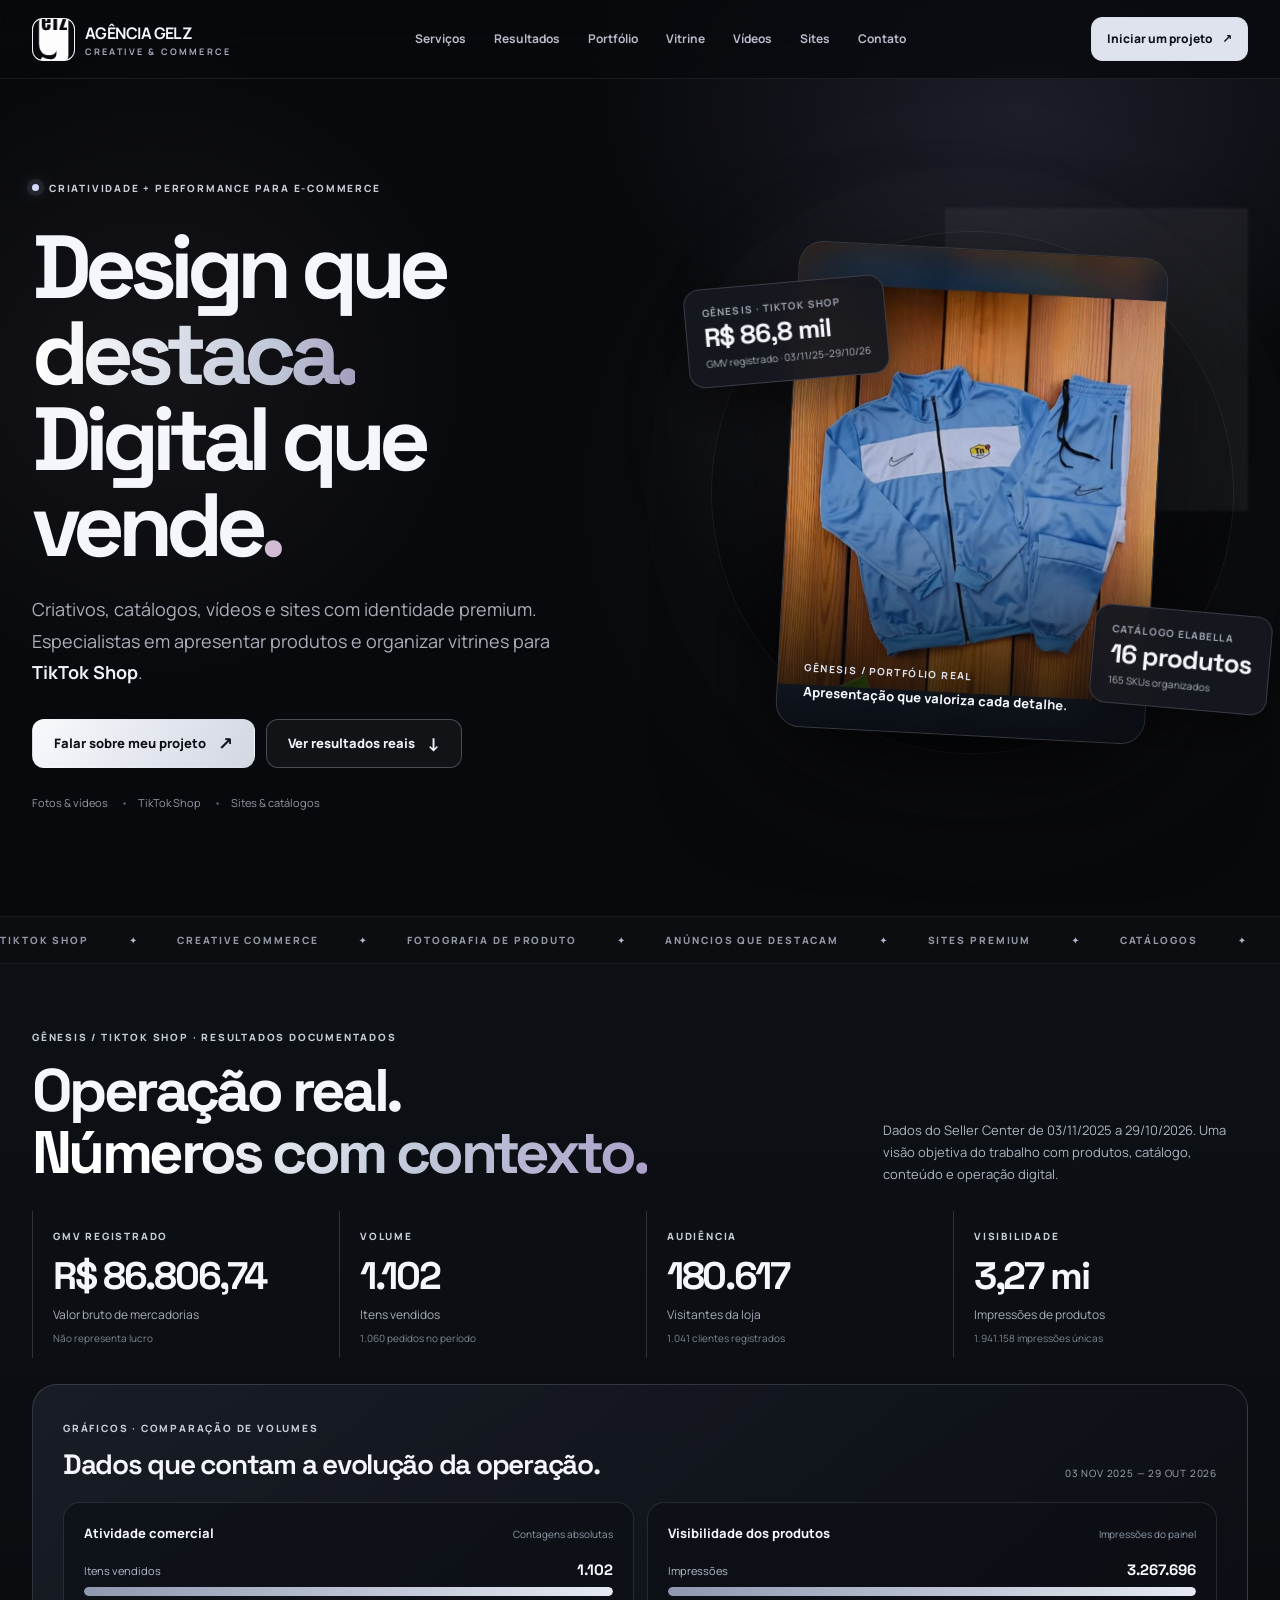
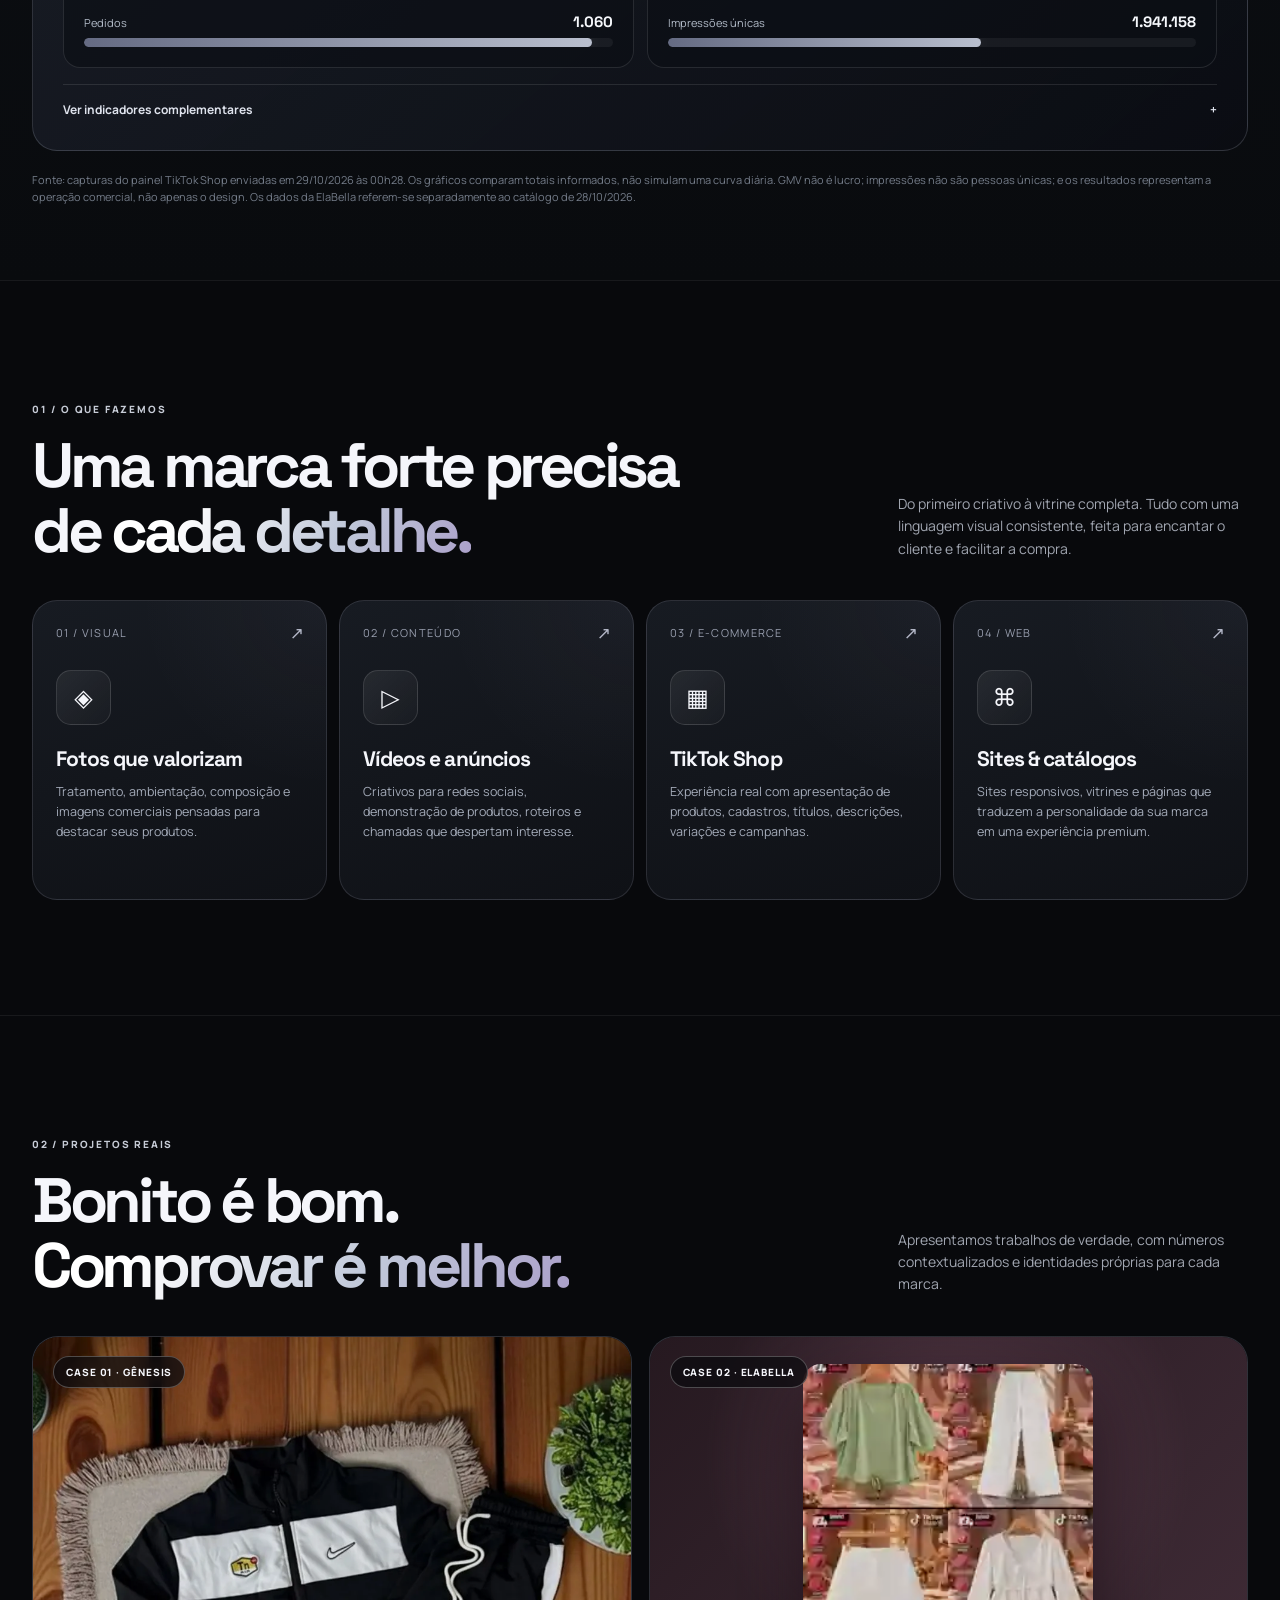
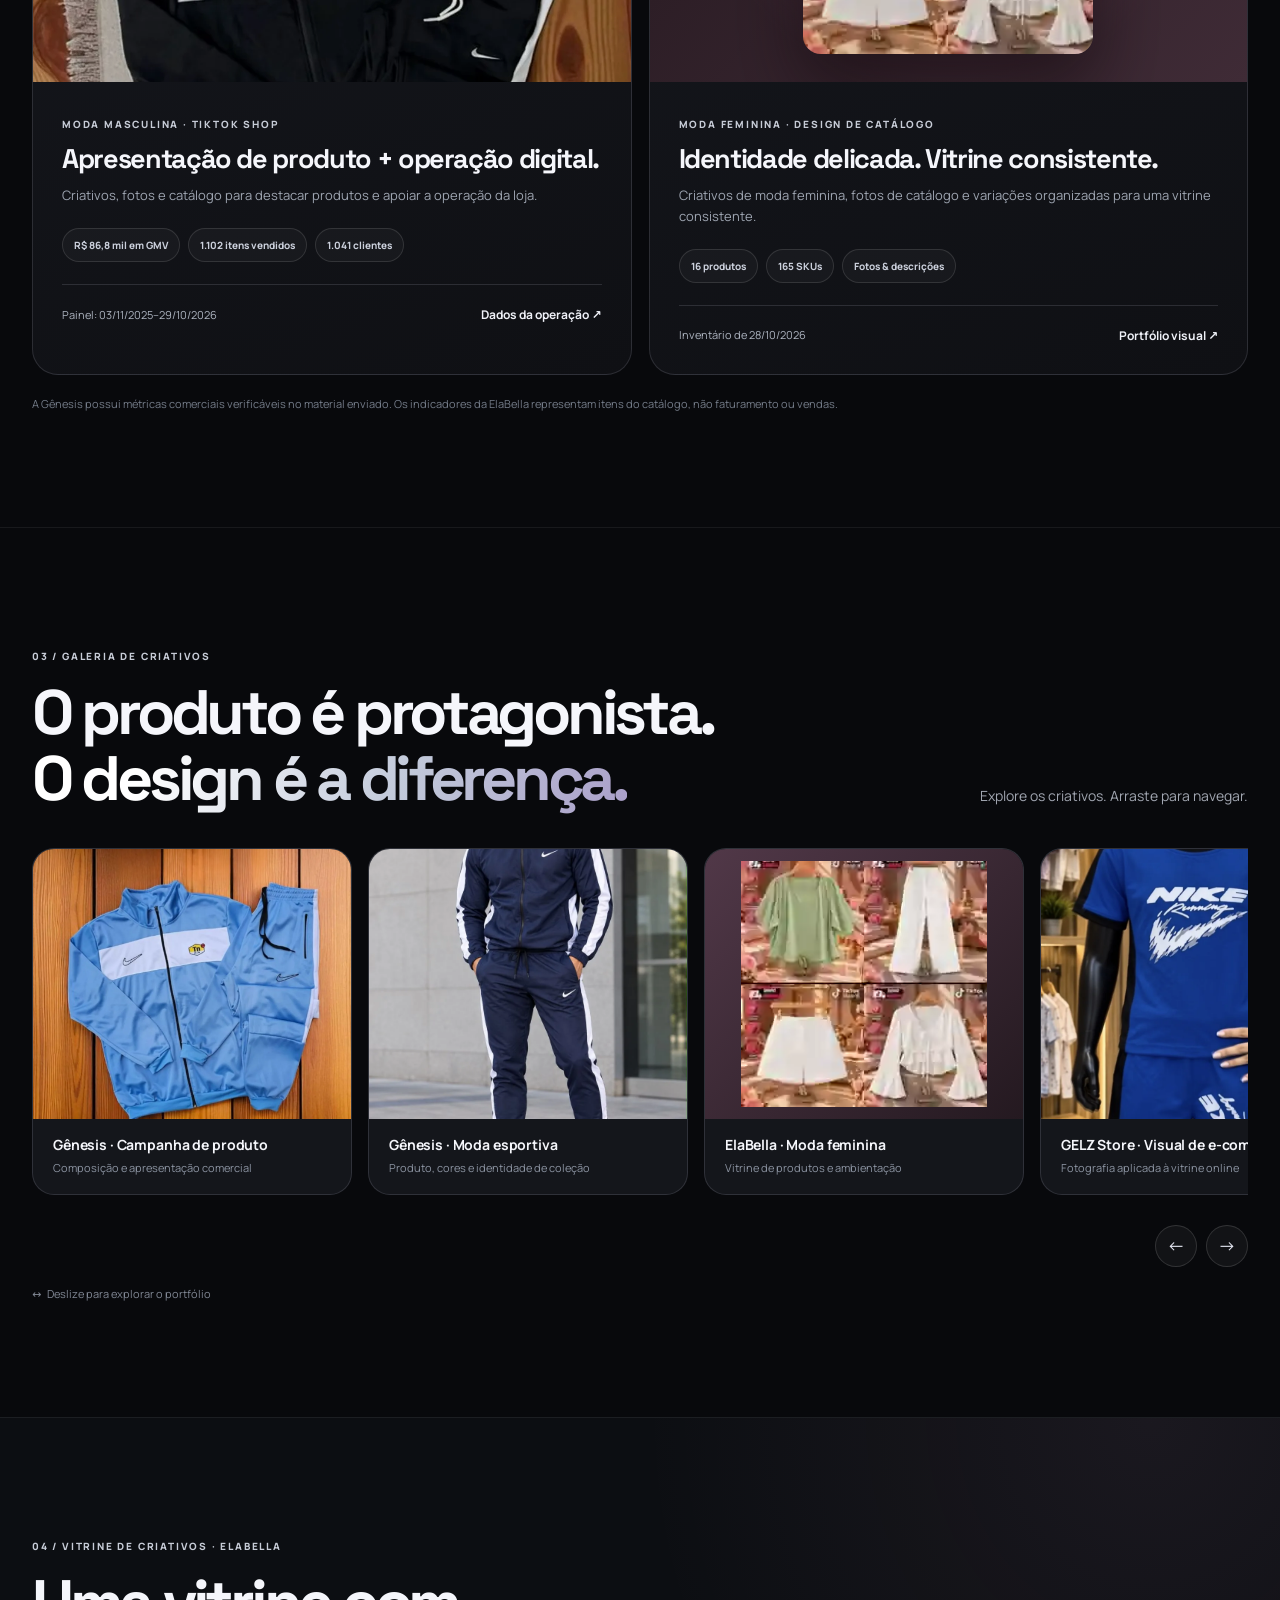
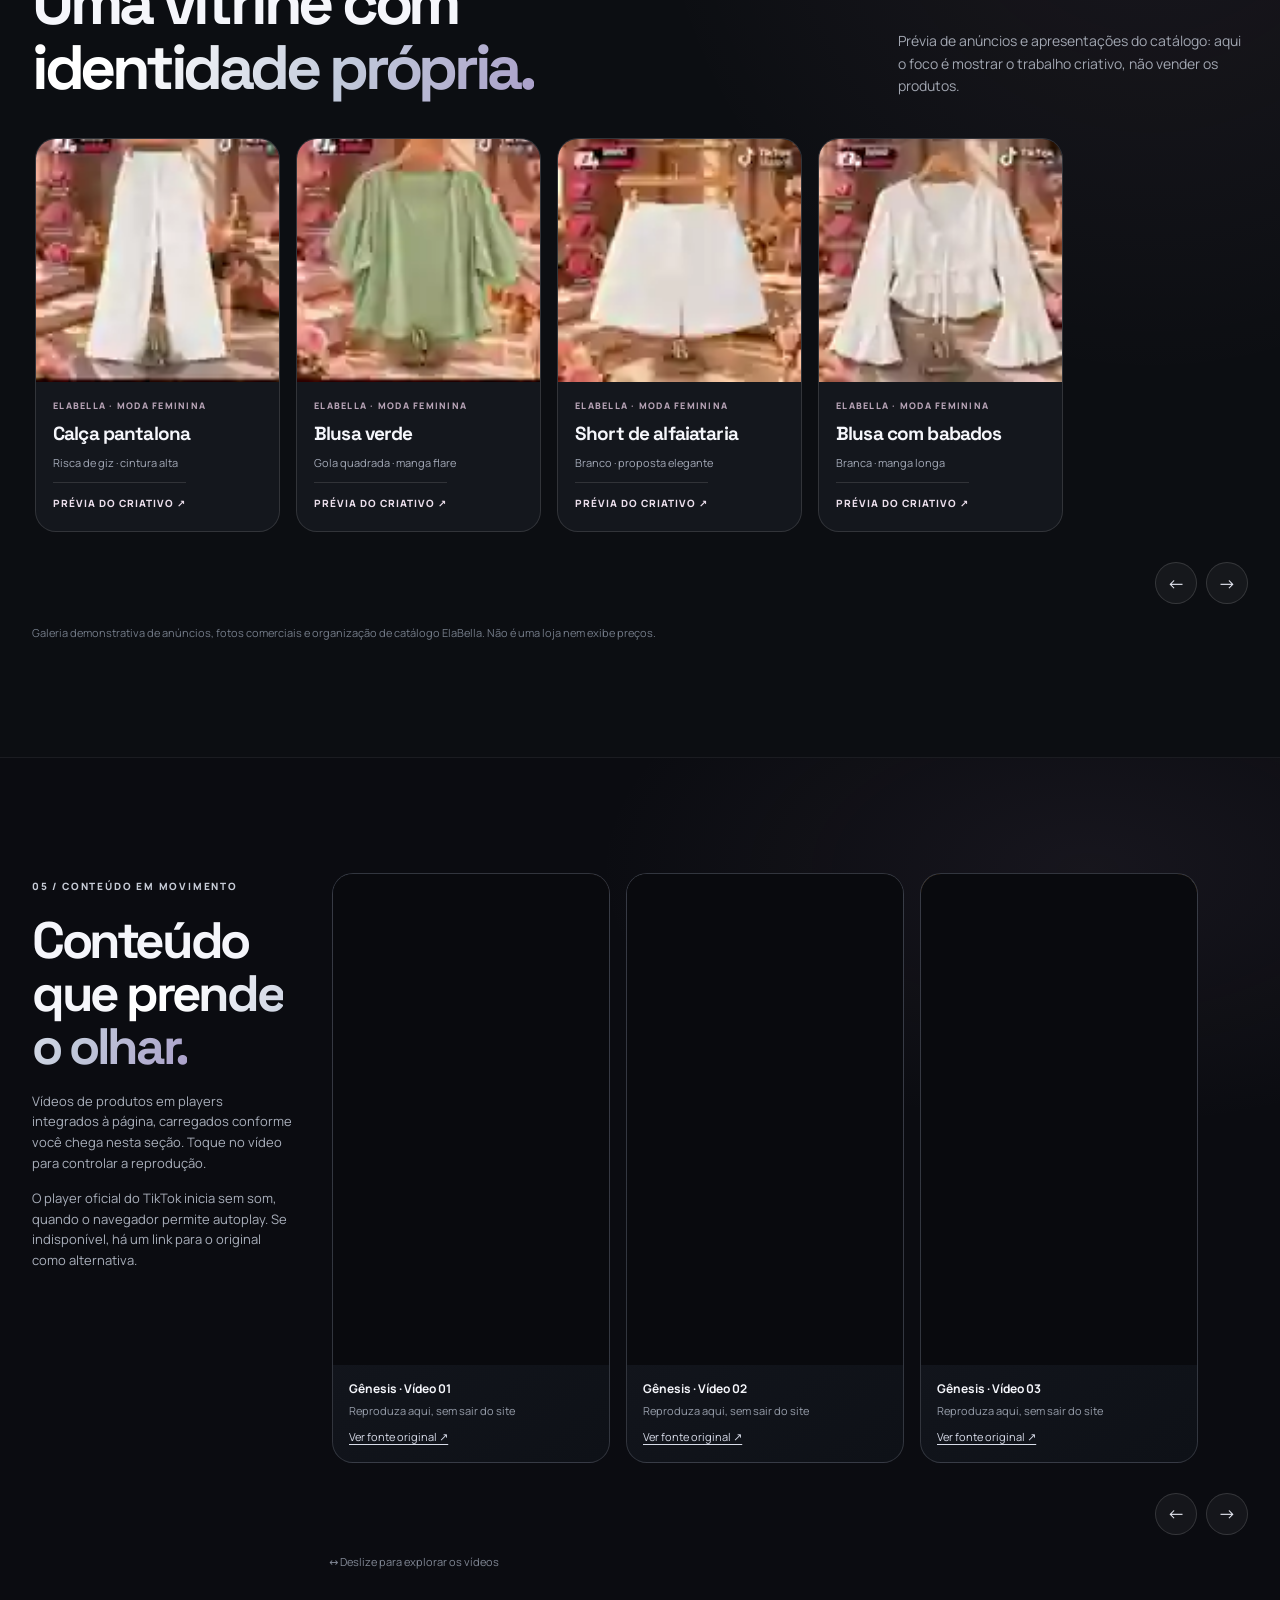
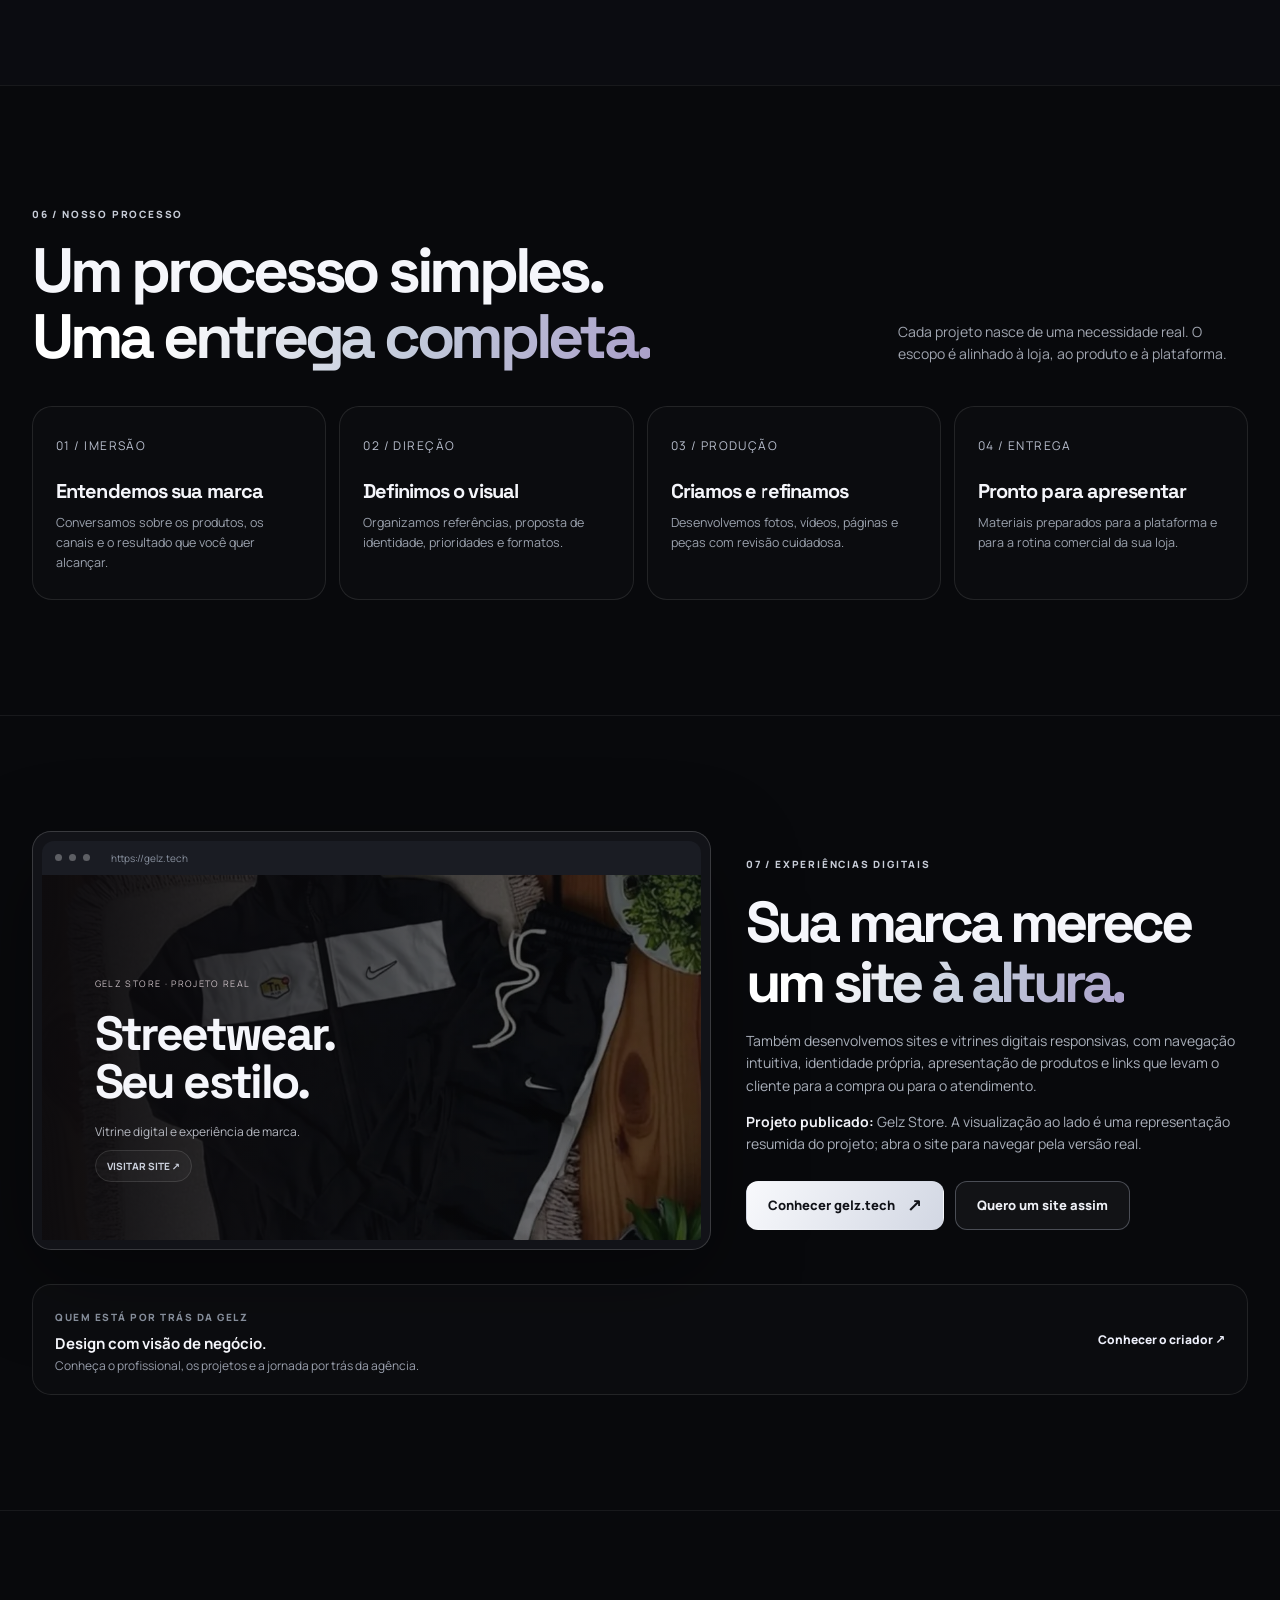
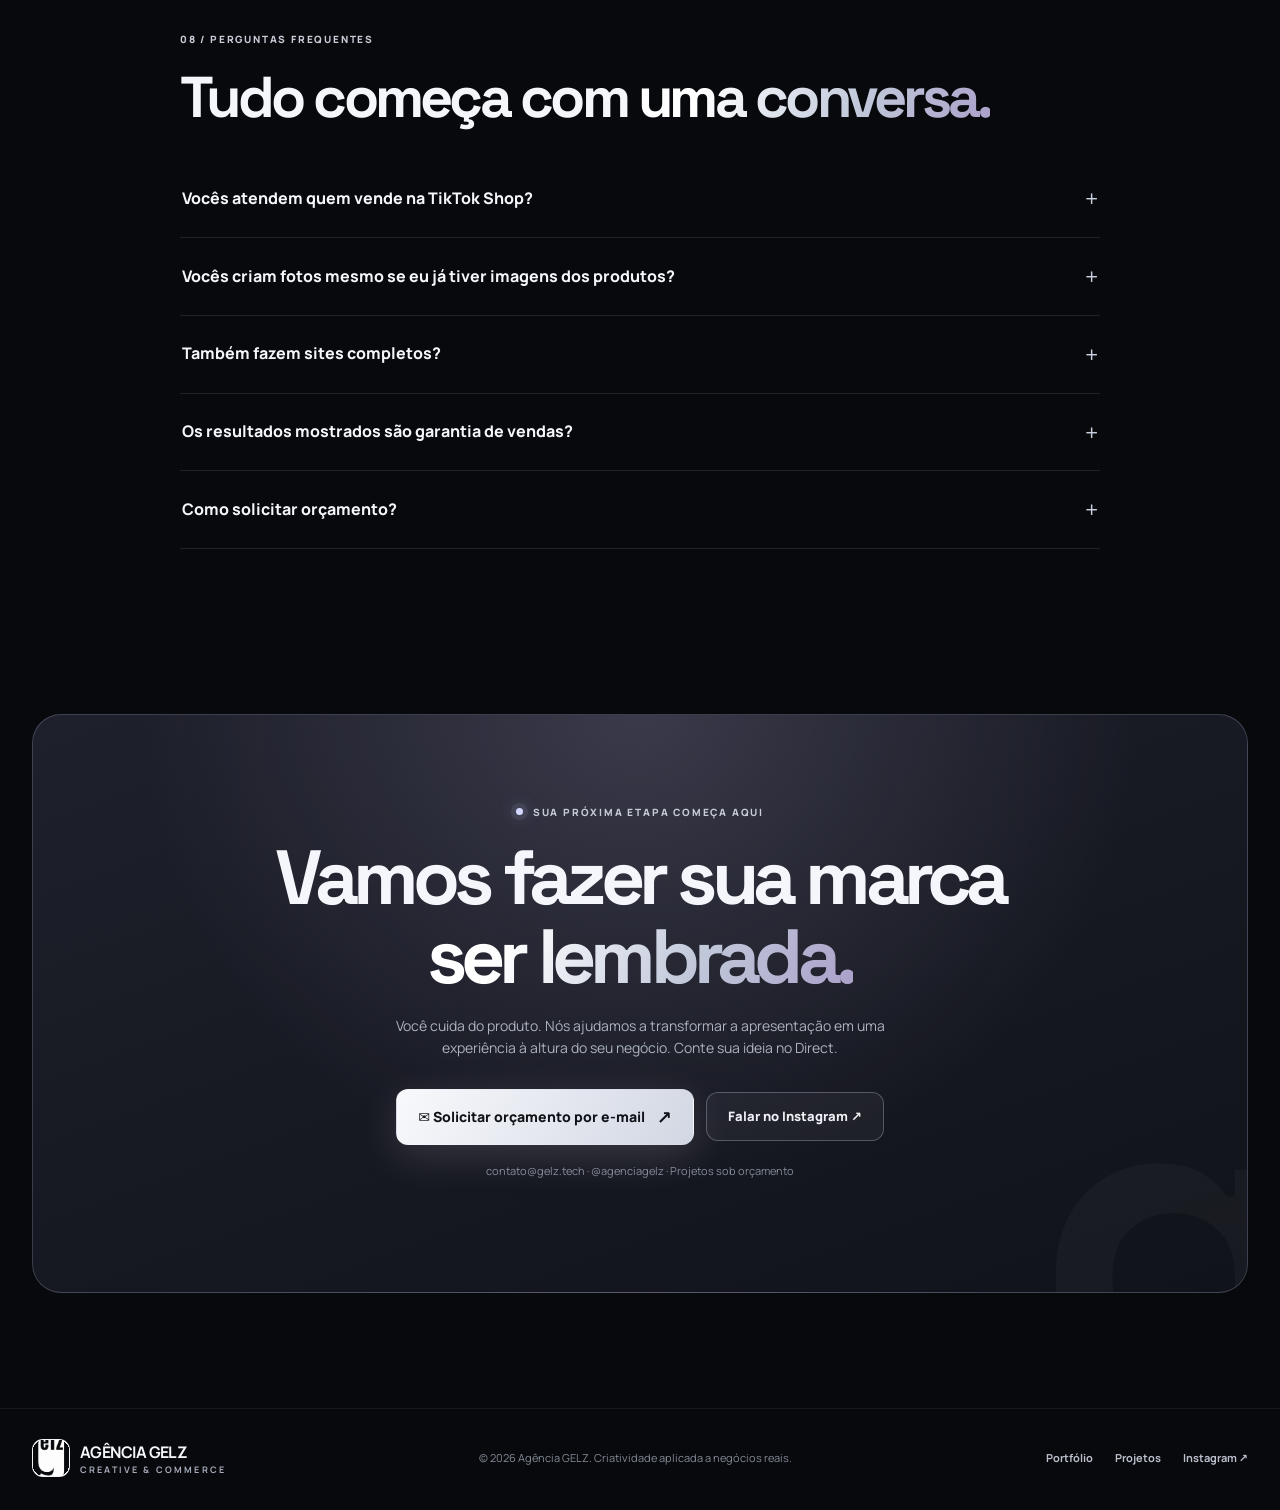
==== index.html @ 963d7af5 "Usa logo PNG branca original no site, favicon e atalhos" ====
<!doctype html>
<html lang="pt-BR">
<head>
  <meta charset="utf-8">
  <meta name="viewport" content="width=device-width,initial-scale=1,viewport-fit=cover">
  <meta name="theme-color" content="#08090c">
  <link rel="icon" href="assets/gelz-icon-white.png" type="image/png" sizes="192x192">
  <link rel="manifest" href="manifest.webmanifest">
  <link rel="apple-touch-icon" href="assets/gelz-icon-white.png">
  <meta name="apple-mobile-web-app-capable" content="yes">
  <meta name="apple-mobile-web-app-title" content="Agência GELZ">
  <meta name="description" content="Agência GELZ: especialistas em conteúdo para TikTok Shop, fotos de produtos, vídeos, anúncios, catálogos e sites para e-commerce. Veja projetos e resultados reais.">
  <meta property="og:type" content="website">
  <meta property="og:locale" content="pt_BR">
  <meta property="og:title" content="Agência GELZ — Design que destaca. Operação que entrega.">
  <meta property="og:description" content="Criativos, TikTok Shop, fotos, vídeos e sites. Conheça os projetos Gênesis e ElaBella e os resultados documentados.">
  <meta property="og:image" content="https://agencia.gelz.tech/assets/bestseller-azul.webp">
  <meta property="og:url" content="https://agencia.gelz.tech/">
  <title>Agência GELZ — Design, TikTok Shop e Sites</title>
  <link rel="canonical" href="https://agencia.gelz.tech/">
  <link rel="preconnect" href="https://fonts.googleapis.com">
  <link rel="preconnect" href="https://fonts.gstatic.com" crossorigin>
  <link href="https://fonts.googleapis.com/css2?family=Manrope:wght@400;500;600;700;800&family=Space+Grotesk:wght@400;500;600;700&display=swap" rel="stylesheet">
  <link rel="stylesheet" href="style.css">
  <script src="script.js" defer></script>
  <script type="application/ld+json">
  {"@context":"https://schema.org","@type":"ProfessionalService","name":"Agência GELZ","url":"https://agencia.gelz.tech/","description":"Criação de fotos e vídeos para e-commerce, anúncios e criativos para TikTok Shop, catálogos e websites.","sameAs":["https://www.instagram.com/agenciagelz/"],"areaServed":"BR"}
  </script>
</head>
<body>
  <a class="skip-link" href="#conteudo">Ir para o conteúdo</a>
  <div class="scroll-progress" aria-hidden="true"></div>
  <header class="nav-wrap">
    <div class="wrap nav-inner">
      <a class="brand" href="#inicio" aria-label="Agência GELZ — início">
        <span class="brand-icon"><img src="assets/gelz-icon-white.png" width="43" height="43" alt="Monograma branco original GELZ"></span>
        <span><strong>AGÊNCIA GELZ</strong><small>CREATIVE & COMMERCE</small></span>
      </a>
      <nav class="nav-links" id="nav-links" aria-label="Navegação principal">
        <a href="#servicos">Serviços</a>
        <a href="#cases">Resultados</a>
        <a href="#portfolio">Portfólio</a><a href="#minishop">Vitrine</a>
        <a href="#videos">Vídeos</a>
        <a href="#sites">Sites</a>
        <a href="#contato">Contato</a>
      </nav>
      <a class="nav-cta" href="https://www.instagram.com/agenciagelz/" target="_blank" rel="noopener noreferrer">Iniciar um projeto <span aria-hidden="true">↗</span></a>
      <button class="menu-toggle" id="menu-toggle" type="button" aria-label="Abrir menu" aria-controls="nav-links" aria-expanded="false">☰</button>
    </div>
  </header>

  <main id="conteudo">
    <section class="hero" id="inicio" aria-labelledby="hero-title">
      <div class="wrap hero-grid">
        <div class="hero-copy reveal">
          <div class="eyebrow"><span class="pulse"></span> Criatividade + performance para e-commerce</div>
          <h1 id="hero-title">Design que<br><em>destaca.</em><br>Digital que<br>vende<span class="period">.</span></h1>
          <p class="lead">Criativos, catálogos, vídeos e sites com identidade premium. Especialistas em apresentar produtos e organizar vitrines para <strong style="color:#f0f2fa">TikTok Shop</strong>.</p>
          <div class="actions">
            <a class="btn btn-primary" href="https://www.instagram.com/agenciagelz/" target="_blank" rel="noopener noreferrer">Falar sobre meu projeto <span class="btn-arrow" aria-hidden="true">↗</span></a>
            <a class="btn btn-ghost" href="#cases">Ver resultados reais <span class="btn-arrow" aria-hidden="true">↓</span></a>
          </div>
          <div class="hero-foot"><span>Fotos & vídeos</span><span>TikTok Shop</span><span>Sites & catálogos</span></div>
        </div>
        <div class="hero-art reveal delay1" aria-label="Exemplo de projeto visual da agência">
          <div class="hero-orb" aria-hidden="true"></div>
          <img class="hero-watermark" src="assets/gelz-logo.webp" alt="" aria-hidden="true">
          <div class="hero-product">
            <img src="assets/bestseller-azul.webp" alt="Produto de moda masculina em ensaio comercial de e-commerce" fetchpriority="high">
            <div class="art-caption"><span>GÊNESIS / PORTFÓLIO REAL</span>Apresentação que valoriza cada detalhe.</div>
          </div>
          <div class="float-card float-one"><small>Gênesis · TikTok Shop</small><strong>R$ 86,8 mil</strong><span>GMV registrado · 03/11/25–29/10/26</span></div>
          <div class="float-card float-two"><small>Catálogo ElaBella</small><strong>16 produtos</strong><span>165 SKUs organizados</span></div>
        </div>
      </div>
    </section>

    <div class="ticker" aria-hidden="true">
      <div class="ticker-track">
        <span>TIKTOK SHOP</span><b>✦</b><span>CREATIVE COMMERCE</span><b>✦</b><span>FOTOGRAFIA DE PRODUTO</span><b>✦</b><span>ANÚNCIOS QUE DESTACAM</span><b>✦</b><span>SITES PREMIUM</span><b>✦</b><span>CATÁLOGOS</span><b>✦</b>
        <span>TIKTOK SHOP</span><b>✦</b><span>CREATIVE COMMERCE</span><b>✦</b><span>FOTOGRAFIA DE PRODUTO</span><b>✦</b><span>ANÚNCIOS QUE DESTACAM</span><b>✦</b><span>SITES PREMIUM</span><b>✦</b><span>CATÁLOGOS</span><b>✦</b>
      </div>
    </div>

    <section class="proof" id="resultados" aria-labelledby="proof-title">
      <div class="wrap">
        <div class="proof-header reveal">
          <div><span class="overline">GÊNESIS / TIKTOK SHOP · RESULTADOS DOCUMENTADOS</span><h2 id="proof-title">Operação real.<br><span class="title-glow">Números com contexto.</span></h2></div>
          <p>Dados do Seller Center de 03/11/2025 a 29/10/2026. Uma visão objetiva do trabalho com produtos, catálogo, conteúdo e operação digital.</p>
        </div>
        <div class="proof-grid">
          <div class="stat reveal"><span class="overline">GMV REGISTRADO</span><strong>R$ 86.806,74</strong><p>Valor bruto de mercadorias</p><small>Não representa lucro</small></div>
          <div class="stat reveal delay1"><span class="overline">VOLUME</span><strong>1.102</strong><p>Itens vendidos</p><small>1.060 pedidos no período</small></div>
          <div class="stat reveal delay2"><span class="overline">AUDIÊNCIA</span><strong>180.617</strong><p>Visitantes da loja</p><small>1.041 clientes registrados</small></div>
          <div class="stat reveal delay3"><span class="overline">VISIBILIDADE</span><strong>3,27 mi</strong><p>Impressões de produtos</p><small>1.941.158 impressões únicas</small></div>
        </div>
        <div class="proof-insights reveal">
          <div class="insight-head"><div><span class="overline">GRÁFICOS · COMPARAÇÃO DE VOLUMES</span><h3>Dados que contam a evolução da operação.</h3></div><span class="insight-period">03 NOV 2025 — 29 OUT 2026</span></div>
          <div class="insight-grid">
            <div class="insight-chart" role="img" aria-label="1.102 itens vendidos e 1.060 pedidos registrados">
              <div class="chart-heading"><strong>Atividade comercial</strong><small>Contagens absolutas</small></div>
              <div class="chart-item"><div class="chart-label"><span>Itens vendidos</span><b>1.102</b></div><div class="chart-track"><span style="width:100%"></span></div></div>
              <div class="chart-item"><div class="chart-label"><span>Pedidos</span><b>1.060</b></div><div class="chart-track"><span style="width:96.19%"></span></div></div>
            </div>
            <div class="insight-chart" role="img" aria-label="3.267.696 impressões de produtos e 1.941.158 impressões únicas">
              <div class="chart-heading"><strong>Visibilidade dos produtos</strong><small>Impressões do painel</small></div>
              <div class="chart-item"><div class="chart-label"><span>Impressões</span><b>3.267.696</b></div><div class="chart-track"><span style="width:100%"></span></div></div>
              <div class="chart-item"><div class="chart-label"><span>Impressões únicas</span><b>1.941.158</b></div><div class="chart-track"><span style="width:59.4%"></span></div></div>
            </div>
          </div>
          <details class="proof-details"><summary>Ver indicadores complementares <span aria-hidden="true">+</span></summary>
            <div class="details-stats"><span><strong>1.097</strong> pedidos de SKU</span><span><strong>1.041</strong> clientes</span><span><strong>180.617</strong> visitantes</span><span><strong>1.941.158</strong> impressões únicas</span></div>
          </details>
        </div>
        <p class="source-note">Fonte: capturas do painel TikTok Shop enviadas em 29/10/2026 às 00h28. Os gráficos comparam totais informados, não simulam uma curva diária. GMV não é lucro; impressões não são pessoas únicas; e os resultados representam a operação comercial, não apenas o design. Os dados da ElaBella referem-se separadamente ao catálogo de 28/10/2026.</p>
      </div>
    </section>

    <section class="section" id="servicos" aria-labelledby="services-title">
      <div class="wrap">
        <div class="section-head reveal">
          <div><span class="overline">01 / O QUE FAZEMOS</span><h2 id="services-title">Uma marca forte precisa de <span class="title-glow">cada detalhe.</span></h2></div>
          <p>Do primeiro criativo à vitrine completa. Tudo com uma linguagem visual consistente, feita para encantar o cliente e facilitar a compra.</p>
        </div>
        <div class="service-grid">
          <a class="service-card reveal" href="#portfolio"><span class="service-index">01 / VISUAL</span><span class="service-icon" aria-hidden="true">◈</span><h3>Fotos que valorizam</h3><p>Tratamento, ambientação, composição e imagens comerciais pensadas para destacar seus produtos.</p></a>
          <a class="service-card reveal delay1" href="#videos"><span class="service-index">02 / CONTEÚDO</span><span class="service-icon" aria-hidden="true">▷</span><h3>Vídeos e anúncios</h3><p>Criativos para redes sociais, demonstração de produtos, roteiros e chamadas que despertam interesse.</p></a>
          <a class="service-card reveal delay2" href="#cases"><span class="service-index">03 / E-COMMERCE</span><span class="service-icon" aria-hidden="true">▦</span><h3>TikTok Shop</h3><p>Experiência real com apresentação de produtos, cadastros, títulos, descrições, variações e campanhas.</p></a>
          <a class="service-card reveal delay3" href="#sites"><span class="service-index">04 / WEB</span><span class="service-icon" aria-hidden="true">⌘</span><h3>Sites & catálogos</h3><p>Sites responsivos, vitrines e páginas que traduzem a personalidade da sua marca em uma experiência premium.</p></a>
        </div>
      </div>
    </section>

    <section class="section" id="cases" aria-labelledby="cases-title">
      <div class="wrap">
        <div class="section-head reveal">
          <div><span class="overline">02 / PROJETOS REAIS</span><h2 id="cases-title">Bonito é bom.<br><span class="title-glow">Comprovar é melhor.</span></h2></div>
          <p>Apresentamos trabalhos de verdade, com números contextualizados e identidades próprias para cada marca.</p>
        </div>
        <div class="case-grid">
          <article class="case-card reveal">
            <div class="case-image genesis"><img src="assets/bestseller-preto.webp" alt="Conjunto masculino preto em material de apresentação visual da Gênesis" loading="lazy"><span class="case-stamp">CASE 01 · GÊNESIS</span></div>
            <div class="case-body">
              <div class="overline">MODA MASCULINA · TIKTOK SHOP</div>
              <h3>Apresentação de produto + operação digital.</h3>
              <p>Criativos, fotos e catálogo para destacar produtos e apoiar a operação da loja.</p>
              <div class="chiprow"><span class="chip">R$ 86,8 mil em GMV</span><span class="chip">1.102 itens vendidos</span><span class="chip">1.041 clientes</span></div>
              <div class="case-detail"><span>Painel: 03/11/2025–29/10/2026</span><b>Dados da operação ↗</b></div>
            </div>
          </article>
          <article class="case-card reveal delay1">
            <div class="case-image elabella"><img src="assets/elabella-vitrine.webp" alt="Quatro produtos da vitrine ElaBella: blusa verde, pantalona branca, shorts branco e blusa branca de babados" loading="lazy"><span class="case-stamp">CASE 02 · ELABELLA</span></div>
            <div class="case-body">
              <div class="overline">MODA FEMININA · DESIGN DE CATÁLOGO</div>
              <h3>Identidade delicada. Vitrine consistente.</h3>
              <p>Criativos de moda feminina, fotos de catálogo e variações organizadas para uma vitrine consistente.</p>
              <div class="chiprow"><span class="chip">16 produtos</span><span class="chip">165 SKUs</span><span class="chip">Fotos & descrições</span></div>
              <div class="case-detail"><span>Inventário de 28/10/2026</span><b>Portfólio visual ↗</b></div>
            </div>
          </article>
        </div>
        <p class="source-note">A Gênesis possui métricas comerciais verificáveis no material enviado. Os indicadores da ElaBella representam itens do catálogo, não faturamento ou vendas.</p>
      </div>
    </section>

    <section class="section" id="portfolio" aria-labelledby="portfolio-title">
      <div class="wrap">
        <div class="section-head reveal">
          <div><span class="overline">03 / GALERIA DE CRIATIVOS</span><h2 id="portfolio-title">O produto é protagonista.<br><span class="title-glow">O design é a diferença.</span></h2></div>
          <p>Explore os criativos. Arraste para navegar.</p>
        </div>
        <div class="rail-wrap reveal">
          <div class="rail" id="portfolio-rail" tabindex="0" aria-label="Carrossel de trabalhos da agência">
            <article class="project-item"><div class="project-photo"><img src="assets/bestseller-azul.webp" alt="Conjunto masculino azul em criativo para catálogo" loading="lazy"></div><div class="project-meta"><strong>Gênesis · Campanha de produto</strong><span>Composição e apresentação comercial</span></div></article>
            <article class="project-item"><div class="project-photo"><img src="assets/capuz-marinho.webp" alt="Peça de moda masculina na cor marinho em vitrine digital" loading="lazy"></div><div class="project-meta"><strong>Gênesis · Moda esportiva</strong><span>Produto, cores e identidade de coleção</span></div></article>
            <article class="project-item"><div class="project-photo female"><img src="assets/elabella-vitrine.webp" alt="Mosaico com quatro produtos ElaBella cadastrados na TikTok Shop" loading="lazy"></div><div class="project-meta"><strong>ElaBella · Moda feminina</strong><span>Vitrine de produtos e ambientação</span></div></article>
            <article class="project-item"><div class="project-photo"><img src="assets/running-modelo.webp" alt="Fotografia de moda masculina utilizada em vitrine de e-commerce" loading="lazy"></div><div class="project-meta"><strong>GELZ Store · Visual de e-commerce</strong><span>Fotografia aplicada à vitrine online</span></div></article>
            <article class="project-item"><div class="project-photo female"><img src="assets/elabella-vitrine.webp" alt="Exemplos de blusas, pantalona e shorts na vitrine ElaBella" loading="lazy"></div><div class="project-meta"><strong>ElaBella · Organização do catálogo</strong><span>Variações, títulos, descrições e fotos</span></div></article>
          </div>
          <div class="rail-actions"><button class="round-btn" type="button" data-target="portfolio-rail" data-direction="-1" aria-label="Ver trabalhos anteriores">←</button><button class="round-btn" type="button" data-target="portfolio-rail" data-direction="1" aria-label="Ver próximos trabalhos">→</button></div>
          <div class="rail-hint"><span aria-hidden="true">↔</span> Deslize para explorar o portfólio</div>
        </div>
      </div>
    </section>

<section class="section minishop-section" id="minishop" aria-labelledby="minishop-title">
  <div class="wrap">
    <div class="section-head reveal">
      <div><span class="overline">04 / VITRINE DE CRIATIVOS · ELABELLA</span><h2 id="minishop-title">Uma vitrine com <span class="title-glow">identidade própria.</span></h2></div>
      <p>Prévia de anúncios e apresentações do catálogo: aqui o foco é mostrar o trabalho criativo, não vender os produtos.</p>
    </div>
    <div class="shop-rail rail reveal" id="shop-rail" tabindex="0" aria-label="Produtos do catálogo ElaBella">
      <article class="shop-card"><div class="shop-photo shop-photo-2" role="img" aria-label="Calça pantalona branca listrada"></div><div class="shop-info"><span class="shop-kicker">ELABELLA · MODA FEMININA</span><h3>Calça pantalona</h3><p>Risca de giz · cintura alta</p><span class="shop-showcase-tag">PRÉVIA DO CRIATIVO ↗</span></div></article>
      <article class="shop-card"><div class="shop-photo shop-photo-1" role="img" aria-label="Blusa verde clara com manga curta"></div><div class="shop-info"><span class="shop-kicker">ELABELLA · MODA FEMININA</span><h3>Blusa verde</h3><p>Gola quadrada · manga flare</p><span class="shop-showcase-tag">PRÉVIA DO CRIATIVO ↗</span></div></article>
      <article class="shop-card"><div class="shop-photo shop-photo-3" role="img" aria-label="Short feminino branco de alfaiataria"></div><div class="shop-info"><span class="shop-kicker">ELABELLA · MODA FEMININA</span><h3>Short de alfaiataria</h3><p>Branco · proposta elegante</p><span class="shop-showcase-tag">PRÉVIA DO CRIATIVO ↗</span></div></article>
      <article class="shop-card"><div class="shop-photo shop-photo-4" role="img" aria-label="Blusa feminina branca com babados"></div><div class="shop-info"><span class="shop-kicker">ELABELLA · MODA FEMININA</span><h3>Blusa com babados</h3><p>Branca · manga longa</p><span class="shop-showcase-tag">PRÉVIA DO CRIATIVO ↗</span></div></article>
    </div>
    <div class="rail-actions"><button class="round-btn" type="button" data-target="shop-rail" data-direction="-1" aria-label="Produto anterior">←</button><button class="round-btn" type="button" data-target="shop-rail" data-direction="1" aria-label="Próximo produto">→</button></div>
    <p class="source-note">Galeria demonstrativa de anúncios, fotos comerciais e organização de catálogo ElaBella. Não é uma loja nem exibe preços.</p>
  </div>
</section>
    <section class="section videos-section" id="videos" aria-labelledby="videos-title">
      <div class="wrap">
        <div class="videos-layout">
          <div class="videos-intro reveal"><span class="overline">05 / CONTEÚDO EM MOVIMENTO</span><h2 id="videos-title">Conteúdo que <span class="title-glow">prende o olhar.</span></h2><p>Vídeos de produtos em players integrados à página, carregados conforme você chega nesta seção. Toque no vídeo para controlar a reprodução.</p><p class="video-note">O player oficial do TikTok inicia sem som, quando o navegador permite autoplay. Se indisponível, há um link para o original como alternativa.</p></div>
          <div class="rail-wrap reveal delay1"><div class="rail" id="videos-rail" tabindex="0" aria-label="Vídeos TikTok reproduzidos no próprio site">
              <article class="video-card"><div class="video-frame"><div class="video-placeholder"><img src="assets/bestseller-azul.webp" loading="lazy" alt="Prévia do vídeo 1 Gênesis"><span class="video-play" aria-hidden="true">▶</span></div><iframe class="tiktok-player" data-video-id="7684997596066106631" title="Vídeo 1 Gênesis — TikTok Shop" loading="lazy" allow="autoplay; encrypted-media; fullscreen; picture-in-picture" referrerpolicy="strict-origin-when-cross-origin" allowfullscreen></iframe></div><div class="video-caption"><b>Gênesis · Vídeo 01</b><span>Reproduza aqui, sem sair do site</span><a href="https://www.tiktok.com/@genesiselegancia/video/7684997596066106631" target="_blank" rel="noopener noreferrer">Ver fonte original ↗</a></div></article>
              <article class="video-card"><div class="video-frame"><div class="video-placeholder"><img src="assets/bestseller-preto.webp" loading="lazy" alt="Prévia do vídeo 2 Gênesis"><span class="video-play" aria-hidden="true">▶</span></div><iframe class="tiktok-player" data-video-id="7685818957332303111" title="Vídeo 2 Gênesis — TikTok Shop" loading="lazy" allow="autoplay; encrypted-media; fullscreen; picture-in-picture" referrerpolicy="strict-origin-when-cross-origin" allowfullscreen></iframe></div><div class="video-caption"><b>Gênesis · Vídeo 02</b><span>Reproduza aqui, sem sair do site</span><a href="https://www.tiktok.com/@genesiselegancia/video/7685818957332303111" target="_blank" rel="noopener noreferrer">Ver fonte original ↗</a></div></article>
              <article class="video-card"><div class="video-frame"><div class="video-placeholder"><img src="assets/running-modelo.webp" loading="lazy" alt="Prévia do vídeo 3 Gênesis"><span class="video-play" aria-hidden="true">▶</span></div><iframe class="tiktok-player" data-video-id="7686476389108780296" title="Vídeo 3 Gênesis — TikTok Shop" loading="lazy" allow="autoplay; encrypted-media; fullscreen; picture-in-picture" referrerpolicy="strict-origin-when-cross-origin" allowfullscreen></iframe></div><div class="video-caption"><b>Gênesis · Vídeo 03</b><span>Reproduza aqui, sem sair do site</span><a href="https://www.tiktok.com/@genesiselegancia/video/7686476389108780296" target="_blank" rel="noopener noreferrer">Ver fonte original ↗</a></div></article>
            </div><div class="rail-actions"><button class="round-btn" type="button" data-target="videos-rail" data-direction="-1" aria-label="Vídeo anterior">←</button><button class="round-btn" type="button" data-target="videos-rail" data-direction="1" aria-label="Próximo vídeo">→</button></div><div class="rail-hint">↔ Deslize para explorar os vídeos</div>
          </div>
        </div>
      </div>
    </section>
    <section class="section" id="metodo" aria-labelledby="metodo-title">
      <div class="wrap">
        <div class="section-head reveal"><div><span class="overline">06 / NOSSO PROCESSO</span><h2 id="metodo-title">Um processo simples.<br><span class="title-glow">Uma entrega completa.</span></h2></div><p>Cada projeto nasce de uma necessidade real. O escopo é alinhado à loja, ao produto e à plataforma.</p></div>
        <div class="workflow">
          <article class="step reveal"><span>01 / IMERSÃO</span><h3>Entendemos sua marca</h3><p>Conversamos sobre os produtos, os canais e o resultado que você quer alcançar.</p></article>
          <article class="step reveal delay1"><span>02 / DIREÇÃO</span><h3>Definimos o visual</h3><p>Organizamos referências, proposta de identidade, prioridades e formatos.</p></article>
          <article class="step reveal delay2"><span>03 / PRODUÇÃO</span><h3>Criamos e refinamos</h3><p>Desenvolvemos fotos, vídeos, páginas e peças com revisão cuidadosa.</p></article>
          <article class="step reveal delay3"><span>04 / ENTREGA</span><h3>Pronto para apresentar</h3><p>Materiais preparados para a plataforma e para a rotina comercial da sua loja.</p></article>
        </div>
      </div>
    </section>

    <section class="section" id="sites" aria-labelledby="sites-title">
      <div class="wrap sites-grid">
        <a class="browser reveal" href="https://gelz.tech/" target="_blank" rel="noopener noreferrer" aria-label="Abrir site de exemplo Gelz Store em outra aba">
          <div class="browser-top"><span class="browser-dot"></span><span class="browser-dot"></span><span class="browser-dot"></span><span class="browser-address">https://gelz.tech</span></div>
          <div class="browser-screen">
            <img src="assets/bestseller-preto.webp" alt="Produto apresentado na Gelz Store" loading="lazy">
            <div class="browser-copy"><small>GELZ STORE · PROJETO REAL</small><h3>Streetwear.<br>Seu estilo.</h3><p>Vitrine digital e experiência de marca.</p><span class="chip">VISITAR SITE ↗</span></div>
          </div>
        </a>
        <div class="sites-copy reveal delay1">
          <span class="overline">07 / EXPERIÊNCIAS DIGITAIS</span>
          <h2 id="sites-title">Sua marca merece <span class="title-glow">um site à altura.</span></h2>
          <p>Também desenvolvemos sites e vitrines digitais responsivas, com navegação intuitiva, identidade própria, apresentação de produtos e links que levam o cliente para a compra ou para o atendimento.</p>
          <p><strong style="color:#f1f2f8">Projeto publicado:</strong> Gelz Store. A visualização ao lado é uma representação resumida do projeto; abra o site para navegar pela versão real.</p>
          <div class="actions"><a class="btn btn-primary" href="https://gelz.tech/" target="_blank" rel="noopener noreferrer">Conhecer gelz.tech <span class="btn-arrow" aria-hidden="true">↗</span></a><a class="btn btn-ghost" href="#contato">Quero um site assim</a></div>
        </div>
      </div>
      <div class="wrap">
        <div class="about reveal">
          <div><span class="small-label">QUEM ESTÁ POR TRÁS DA GELZ</span><strong>Design com visão de negócio.</strong><p>Conheça o profissional, os projetos e a jornada por trás da agência.</p></div>
          <a href="https://gelz.tech/gean/" target="_blank" rel="noopener noreferrer">Conhecer o criador ↗</a>
        </div>
      </div>
    </section>

    <section class="section" aria-labelledby="faq-title">
      <div class="wrap faq reveal">
        <span class="overline">08 / PERGUNTAS FREQUENTES</span>
        <h2 id="faq-title">Tudo começa com <span class="title-glow">uma conversa.</span></h2>
        <details><summary>Vocês atendem quem vende na TikTok Shop?</summary><p>Sim. Temos experiência prática com apresentação de produtos, criativos, vídeos, catálogos e necessidades de quem opera na TikTok Shop. Também produzimos materiais para outras vitrines online.</p></details>
        <details><summary>Vocês criam fotos mesmo se eu já tiver imagens dos produtos?</summary><p>Sim. Podemos trabalhar com imagens fornecidas para melhorar enquadramento, iluminação, composição e apresentação comercial, sempre alinhando o resultado esperado e os limites do material original.</p></details>
        <details><summary>Também fazem sites completos?</summary><p>Sim. Desenvolvemos vitrines e páginas responsivas com identidade personalizada, experiência para celular e integrações de links de compra e contato, de acordo com o projeto.</p></details>
        <details><summary>Os resultados mostrados são garantia de vendas?</summary><p>Não. As métricas são registros das operações apresentadas e não uma promessa de faturamento. O resultado depende também de produto, preço, tráfego, atendimento, logística e outros fatores.</p></details>
        <details><summary>Como solicitar orçamento?</summary><p>Escreva para <a href="mailto:contato@gelz.tech" style="text-decoration:underline">contato@gelz.tech</a> ou mande uma mensagem para <a href="https://www.instagram.com/agenciagelz/" target="_blank" rel="noopener noreferrer" style="text-decoration:underline">@agenciagelz</a>.</p></details>
      </div>
    </section>

    <section class="contact-section" id="contato">
      <div class="wrap">
        <div class="contact-card reveal">
          <span class="eyebrow"><span class="pulse"></span> SUA PRÓXIMA ETAPA COMEÇA AQUI</span>
          <h2>Vamos fazer sua marca <span class="title-glow">ser lembrada.</span></h2>
          <p>Você cuida do produto. Nós ajudamos a transformar a apresentação em uma experiência à altura do seu negócio. Conte sua ideia no Direct.</p>
          <div class="contact-buttons"><a class="btn btn-primary contact-main" href="mailto:contato@gelz.tech?subject=Or%C3%A7amento%20-%20Ag%C3%AAncia%20GELZ">✉ Solicitar orçamento por e-mail <span class="btn-arrow" aria-hidden="true">↗</span></a><a class="btn btn-ghost" href="https://www.instagram.com/agenciagelz/" target="_blank" rel="noopener noreferrer">Falar no Instagram ↗</a></div>
          <p class="mini">contato@gelz.tech · @agenciagelz · Projetos sob orçamento</p>
        </div>
      </div>
    </section>
  </main>

  <footer class="footer">
    <div class="wrap footer-inner">
      <a class="brand" href="#inicio"><span class="brand-icon"><img src="assets/gelz-icon-white.png" width="38" height="38" loading="lazy" alt=""></span><span><strong>AGÊNCIA GELZ</strong><small>CREATIVE & COMMERCE</small></span></a>
      <p>© <span id="year">2026</span> Agência GELZ. Criatividade aplicada a negócios reais.</p>
      <div class="footer-links"><a href="#portfolio">Portfólio</a><a href="https://gelz.tech/" target="_blank" rel="noopener noreferrer">Projetos</a><a href="https://www.instagram.com/agenciagelz/" target="_blank" rel="noopener noreferrer">Instagram ↗</a></div>
    </div>
  </footer>
  <a class="mobile-contact" href="#contato" aria-label="Solicitar projeto"><span class="float-cta-icon" aria-hidden="true">✦</span><span class="float-cta-text">Solicitar projeto</span></a>
</body>
</html>
---- style.css ----
:root{
  color-scheme:dark;
  --bg:#08090c;--bg2:#0e1015;--panel:#12151b;--panel2:#171b23;--white:#f5f6fb;--muted:#a1a6b1;
  --silver:#dfe3ed;--line:rgba(226,233,255,.13);--line2:rgba(226,233,255,.27);--accent:#d6d9ff;--rose:#e7c9da;
  --container:1216px;--r:25px;--shadow:0 26px 90px rgba(0,0,0,.36)
}
*,*::before,*::after{box-sizing:border-box}
html{scroll-behavior:smooth;scroll-padding-top:92px;overflow-x:clip}
body{margin:0;overflow-x:clip;background:var(--bg);color:var(--white);font-family:Manrope,Inter,system-ui,-apple-system,BlinkMacSystemFont,"Segoe UI",sans-serif;font-size:15px;line-height:1.6;-webkit-font-smoothing:antialiased}
body::before{content:"";position:absolute;inset:0 0 auto;height:1100px;pointer-events:none;z-index:-1;background:radial-gradient(ellipse 45% 35% at 80% 10%,rgba(153,148,214,.14),transparent 76%),radial-gradient(ellipse 35% 40% at 12% 34%,rgba(183,170,185,.07),transparent 74%)}
a{color:inherit;text-decoration:none}button{font:inherit;color:inherit}img{display:block;max-width:100%}h1,h2,h3,p{margin-top:0}h1,h2,h3{font-family:"Space Grotesk",Inter,system-ui,sans-serif}button,a{-webkit-tap-highlight-color:transparent}
:focus-visible{outline:2px solid #dce2fa;outline-offset:4px}
::selection{background:rgba(215,218,255,.35);color:#fff}
.wrap{width:min(var(--container),calc(100% - 56px));margin-inline:auto}
.skip-link{position:fixed;left:16px;top:-80px;background:#fff;color:#111;padding:11px 16px;border-radius:10px;z-index:999}
.skip-link:focus{top:14px}
.scroll-progress{position:fixed;top:0;left:0;height:2px;width:0;z-index:105;pointer-events:none;background:linear-gradient(90deg,#fff,#afa9d7,#f0cadf);box-shadow:0 0 14px #c5aee1}
.nav-wrap{position:sticky;top:0;z-index:100;border-bottom:1px solid rgba(255,255,255,.08);background:rgba(9,10,14,.76);backdrop-filter:blur(22px);-webkit-backdrop-filter:blur(22px)}
.nav-inner{height:78px;display:flex;align-items:center;justify-content:space-between;gap:22px}
.brand{display:inline-flex;align-items:center;gap:10px;white-space:nowrap;font-size:16px;font-weight:800;letter-spacing:-.05em}
.brand-icon{width:43px;height:43px;object-fit:cover;border-radius:10px;border:1px solid #ffffff18}
.brand strong{letter-spacing:-.035em}.brand small{display:block;font-family:Manrope,sans-serif;font-size:9px;line-height:1.1;letter-spacing:.24em;color:#a5aaba;font-weight:700}
.nav-links{display:flex;align-items:center;gap:28px;font-size:12px;font-weight:700;color:#b8bdc9}
.nav-links a{transition:color .2s}.nav-links a:hover{color:#fff}
.nav-cta{display:inline-flex;gap:9px;align-items:center;white-space:nowrap;border:1px solid #d8deeb;background:var(--silver);color:#12141a;padding:11px 15px;border-radius:11px;font-size:12px;font-weight:850;transition:transform .25s,box-shadow .25s}
.nav-cta:hover,.btn-primary:hover{transform:translateY(-3px);box-shadow:0 14px 38px rgba(219,217,246,.2)}
.menu-toggle{display:none;border:1px solid var(--line);background:#ffffff09;border-radius:11px;width:42px;height:42px;align-items:center;justify-content:center;font-size:22px;cursor:pointer}
.btn{min-height:49px;display:inline-flex;align-items:center;justify-content:center;gap:12px;border-radius:12px;padding:13px 21px;font-size:13px;font-weight:850;border:1px solid var(--line2);transition:transform .23s,background .23s,box-shadow .23s}
.btn:hover{transform:translateY(-3px)}.btn-primary{background:linear-gradient(120deg,#f8f9fc,#d2d7e3);border-color:transparent;color:#101218}
.btn-ghost{background:rgba(255,255,255,.045);color:#eff1f7}.btn-ghost:hover{background:rgba(255,255,255,.11)}
.btn-arrow{font-size:18px;line-height:1}.eyebrow,.overline{display:inline-flex;align-items:center;gap:10px;color:#c7ccd7;text-transform:uppercase;letter-spacing:.18em;font-size:10px;font-weight:850}
.pulse{width:7px;height:7px;border-radius:50%;background:#d6d9ff;box-shadow:0 0 0 5px #c9c7ff15,0 0 16px #d4d9ff90}
.section{padding:115px 0;position:relative;border-top:1px solid rgba(255,255,255,.065)}
.section-head{display:flex;justify-content:space-between;align-items:end;gap:30px;margin-bottom:37px}
.section-head h2{font-size:clamp(34px,4.9vw,65px);letter-spacing:-.068em;line-height:1.04;max-width:720px;margin:13px 0 0}
.section-head p{color:var(--muted);max-width:350px;font-size:14px;margin:0 0 3px}
.title-glow{background:linear-gradient(115deg,#fff 20%,#c1c9da 62%,#aa9fc9);-webkit-background-clip:text;background-clip:text;color:transparent}
.muted{color:var(--muted)}
.hero{min-height:720px;padding:95px 0 105px;position:relative;isolation:isolate}
.hero::before{content:"";position:absolute;z-index:-1;pointer-events:none;inset:5% 0 auto auto;width:min(680px,58vw);height:600px;background:radial-gradient(ellipse,#b6b5d222 0%,transparent 63%);filter:blur(25px)}
.hero-grid{display:grid;grid-template-columns:1.04fr .96fr;align-items:center;gap:68px}
.hero h1{font-size:clamp(59px,7vw,102px);line-height:.96;letter-spacing:-.078em;margin:26px 0 26px}
.hero h1 em{font-style:normal;background:linear-gradient(100deg,#fff 5%,#bec5d6 76%,#a29abb);-webkit-background-clip:text;background-clip:text;color:transparent}
.hero h1 .period{color:#d2bcd3}
.hero .lead{font-size:clamp(15px,1.45vw,18px);line-height:1.75;max-width:560px;color:#aaafba;margin-bottom:30px}
.actions{display:flex;flex-wrap:wrap;gap:11px}.hero-foot{display:flex;gap:10px;align-items:center;flex-wrap:wrap;color:#9299a5;font-size:11px;margin-top:26px}
.hero-foot span{display:inline-flex;gap:7px;align-items:center}.hero-foot span:not(:last-child)::after{content:"•";margin-left:6px;color:#5b6270}
.hero-art{position:relative;min-height:570px;display:grid;align-items:center;justify-items:center}
.hero-orb{position:absolute;width:95%;aspect-ratio:1;border:1px solid #ffffff13;border-radius:50%;background:radial-gradient(circle at 50% 45%,#39394352,transparent 57%);box-shadow:0 0 0 65px #ffffff02,0 0 0 130px #ffffff01}
.hero-orb::before,.hero-orb::after{content:"";position:absolute;inset:15%;border:1px solid #ffffff11;border-radius:50%;transform:rotate(22deg) scaleX(.85)}
.hero-orb::after{inset:30%;transform:scaleX(.8);border-color:#ffffff0d}
.hero-product{width:min(370px,82%);aspect-ratio: .76;position:relative;border:1px solid #ffffff21;border-radius:25px;overflow:hidden;transform:rotate(3deg);background:#1a1b21;box-shadow:0 35px 110px #000b;animation:hoverfloat 8s ease-in-out infinite}
.hero-product img{width:100%;height:100%;object-fit:cover;object-position:center top;filter:brightness(.87)}
.hero-product::after{content:"";position:absolute;inset:0;background:linear-gradient(180deg,transparent 56%,rgba(8,9,12,.85))}
.hero-product .art-caption{position:absolute;z-index:1;bottom:26px;left:26px;right:26px;font-size:13px;font-weight:750;line-height:1.4}
.hero-product .art-caption span{display:block;margin-bottom:8px;color:#dbe0ec;font-size:10px;letter-spacing:.14em;text-transform:uppercase}
.float-card{position:absolute;z-index:3;background:rgba(22,24,31,.94);border:1px solid #d8d6f330;backdrop-filter:blur(18px);border-radius:16px;padding:15px 17px;box-shadow:0 18px 55px #0008}
.float-card small{display:block;color:#a1a8b4;font-size:10px;text-transform:uppercase;letter-spacing:.11em;font-weight:700}
.float-card strong{display:block;font-size:26px;font-family:"Space Grotesk",sans-serif;line-height:1.35;letter-spacing:-.04em}
.float-card span{display:block;font-size:10px;color:#aeb4c0}.float-one{top:13%;left:-2%;transform:rotate(-5deg)}.float-two{right:-4%;bottom:12%;transform:rotate(5deg)}
.hero-watermark{position:absolute;right:0;top:0;z-index:-1;width:55%;opacity:.055;filter:blur(1px)}
@keyframes hoverfloat{0%,100%{transform:translateY(0) rotate(3deg)}50%{transform:translateY(-11px) rotate(2deg)}}
.ticker{border-block:1px solid #ffffff0e;background:#ffffff04;overflow:hidden}
.ticker-track{display:flex;width:max-content;gap:40px;padding:15px 0;animation:ticker 35s linear infinite}
.ticker-track span{color:#9298a5;font-size:10px;letter-spacing:.19em;font-weight:850;white-space:nowrap;text-transform:uppercase}
.ticker-track b{font-size:10px;color:#b9b5cf}
@keyframes ticker{to{transform:translateX(-50%)}}
.proof{padding:60px 0 74px;background:linear-gradient(180deg,#0d1015,#090b0e)}
.proof-grid{display:grid;grid-template-columns:repeat(4,1fr);gap:12px}
.stat{border-left:1px solid #e8e8ff2a;padding:12px 20px;min-height:120px}
.stat strong{display:block;font:700 clamp(27px,3.2vw,45px)/1.14 "Space Grotesk",sans-serif;letter-spacing:-.06em;margin:7px 0}
.stat p{font-size:12px;color:#a8aeb9;margin:0}.stat small{display:block;color:#808793;font-size:10px;line-height:1.5;margin-top:7px}
.source-note{font-size:11px;line-height:1.6;color:#747c89;margin:20px 0 0}
.service-grid{display:grid;grid-template-columns:repeat(4,1fr);gap:12px}
.service-card{border:1px solid var(--line);border-radius:var(--r);padding:23px;min-height:300px;background:radial-gradient(circle at 100% 0,#d9d0fa0a,transparent 45%),linear-gradient(160deg,#171b22,#0f1116);display:flex;flex-direction:column;align-items:start;position:relative;overflow:hidden;transition:transform .32s,border-color .32s,background .32s}
.service-card:hover{transform:translateY(-7px);border-color:#dce1ff5d;background:radial-gradient(circle at 100% 0,#d9d0fa20,transparent 55%),linear-gradient(160deg,#1b1f28,#111319)}
.service-card::after{content:"↗";position:absolute;top:18px;right:22px;color:#b3b7c7;font-size:17px}
.service-index{font-size:11px;color:#989eae;letter-spacing:.12em}
.service-icon{margin-top:28px;width:55px;height:55px;border:1px solid #ffffff20;border-radius:15px;background:linear-gradient(135deg,#ffffff13,#ffffff05);display:grid;place-items:center;font-size:24px;color:#f5f6fb}
.service-card h3{font-size:21px;letter-spacing:-.045em;line-height:1.14;margin:22px 0 11px}
.service-card p{font-size:12.5px;color:#a3aab8;margin:0}
.case-grid{display:grid;grid-template-columns:repeat(2,1fr);gap:17px}
.case-card{border:1px solid var(--line);background:linear-gradient(160deg,#15171d,#0f1014);border-radius:26px;overflow:hidden;transition:border-color .3s,transform .3s}
.case-card:hover{border-color:#dde0ff59;transform:translateY(-4px)}
.case-image{height:345px;position:relative;display:flex;align-items:center;justify-content:center;overflow:hidden;background:#0c0d12}
.case-image.genesis{background:radial-gradient(circle at 50% 50%,#55535b60,transparent 72%),#141518}
.case-image.elabella{background:radial-gradient(circle at 50% 35%,#674455b0,transparent 65%),linear-gradient(135deg,#261920,#3f2b36)}
.case-image img{width:100%;height:100%;object-fit:contain;transition:transform .6s;filter:brightness(.91)}
.case-image.genesis img{object-fit:cover;object-position:center 20%}
.case-image.elabella img{width:min(290px,80%);height:auto;aspect-ratio:1;border-radius:18px;box-shadow:0 30px 70px #10070b99}
.case-card:hover .case-image img{transform:scale(1.05)}
.case-stamp{position:absolute;top:19px;left:20px;background:#0b0c10bd;border:1px solid #ffffff40;backdrop-filter:blur(10px);border-radius:99px;padding:7px 12px;font-size:10px;letter-spacing:.09em;text-transform:uppercase;font-weight:850}
.case-body{padding:29px}
.case-body h3{font-size:27px;letter-spacing:-.05em;line-height:1.12;margin:9px 0 11px}
.case-body p{color:#9ea5b1;font-size:13px;margin:0}
.chiprow{display:flex;flex-wrap:wrap;gap:8px;margin:22px 0}
.chip{font-size:10px;font-weight:750;padding:8px 11px;border:1px solid #ffffff1e;background:#ffffff08;color:#cbd0dc;border-radius:99px}
.case-detail{display:flex;justify-content:space-between;gap:13px;align-items:center;border-top:1px solid var(--line);padding-top:20px;margin-top:21px;font-size:11px;color:#adb4c0}
.case-detail b{color:#eff1f8;font-size:12px}
.rail-wrap{position:relative}.rail{display:flex;overflow-x:auto;overscroll-behavior-inline:contain;scroll-snap-type:x mandatory;scroll-behavior:smooth;gap:16px;padding:0 3px 20px;scrollbar-width:none;cursor:grab}
.rail::-webkit-scrollbar{display:none}.rail.dragging{cursor:grabbing;scroll-behavior:auto;scroll-snap-type:none;user-select:none}
.rail>*{scroll-snap-align:start;flex-shrink:0}
.rail-actions{display:flex;gap:9px;justify-content:flex-end;margin-top:10px}
.round-btn{width:42px;height:42px;border-radius:100%;background:#ffffff0b;border:1px solid #ffffff22;color:#e6e8f3;font-size:18px;cursor:pointer;transition:background .25s}
.round-btn:hover{background:#ffffff22}
.rail-hint{display:flex;gap:6px;align-items:center;color:#818895;font-size:11px;margin-top:18px}
.project-item{width:clamp(240px,27vw,320px);border:1px solid var(--line);background:#14161b;border-radius:22px;overflow:hidden}
.project-photo{height:270px;position:relative;background:linear-gradient(130deg,#3b3b44,#17191f);overflow:hidden}
.project-photo img{width:100%;height:100%;object-fit:cover;transition:transform .4s}
.project-photo.female{background:linear-gradient(135deg,#513848,#241920);display:flex;align-items:center;justify-content:center}
.project-photo.female img{width:100%;height:100%;object-fit:contain;padding:12px}
.project-item:hover img{transform:scale(1.035)}
.project-meta{padding:17px 20px}.project-meta strong{display:block;font-size:14px;line-height:1.3;letter-spacing:-.01em}
.project-meta span{display:block;color:#8c94a2;font-size:11px;margin-top:5px}
.videos-section{background:radial-gradient(ellipse 48% 35% at 85% 12%,#8c739318,transparent 80%),#0b0c11}
.videos-layout{display:grid;grid-template-columns:260px minmax(0,1fr);gap:37px;align-items:start}
.videos-intro{position:sticky;top:120px}
.videos-intro h2{font-size:clamp(36px,4vw,55px);line-height:1.04;letter-spacing:-.066em;margin:17px 0}
.videos-intro p{font-size:13px;color:#a9afbb}
.videos-intro .btn{margin-top:12px}
.video-card{width:clamp(235px,27vw,278px);border-radius:21px;border:1px solid #ffffff21;overflow:hidden;background:linear-gradient(145deg,#1d2028,#111319)}
.video-frame{width:100%;aspect-ratio:9/16;overflow:hidden;background:#111318}
.video-frame iframe{width:100%;height:100%;border:0;display:block;background:#0b0b0e}
.video-caption{padding:14px 16px;min-height:91px}
.video-caption b{display:block;font-size:12px}.video-caption span{font-size:11px;color:#979eab}
.video-caption a{display:inline-block;margin-top:6px;color:#d8dce9;font-size:11px;text-decoration:underline;text-underline-offset:3px}
.video-note{margin-top:14px;color:#808895;font-size:11px;max-width:440px}
.workflow{display:grid;grid-template-columns:repeat(4,1fr);gap:13px}
.step{padding:26px 23px;border-radius:20px;border:1px solid #ffffff18;background:#ffffff04}
.step span{color:#bac0cf;font-size:12px;letter-spacing:.12em}.step h3{font-size:20px;line-height:1.15;letter-spacing:-.045em;margin:23px 0 10px}
.step p{color:#9ba2ae;font-size:12.5px;margin:0}
.sites-grid{display:grid;grid-template-columns:1.15fr .85fr;gap:35px;align-items:center}
.browser{border:1px solid #ffffff2a;border-radius:19px;background:#121318;padding:9px;box-shadow:var(--shadow);position:relative;overflow:hidden}
.browser-top{display:flex;align-items:center;gap:7px;background:#1a1c23;border-radius:12px 12px 0 0;padding:9px 13px}
.browser-dot{height:7px;width:7px;border-radius:50%;background:#ffffff4b}
.browser-address{font-size:10px;color:#89919f;margin-left:14px;overflow:hidden;white-space:nowrap;text-overflow:ellipsis}
.browser-screen{height:365px;overflow:hidden;background:#0a0a0c;position:relative}
.browser-screen img{width:100%;height:100%;object-fit:cover;opacity:.55}
.browser-screen::after{content:"";position:absolute;inset:0;background:linear-gradient(90deg,#0b0a0df5 2%,#0b0b0d3b 74%)}
.browser-copy{position:absolute;z-index:1;top:26%;left:8%;max-width:56%}
.browser-copy small{font-size:9px;letter-spacing:.15em;color:#c8bdc2}
.browser-copy h3{font-size:clamp(25px,4vw,48px);letter-spacing:-.055em;line-height:1;margin:16px 0}
.browser-copy p{font-size:12px;color:#b5b8c0}
.sites-copy h2{font-size:clamp(34px,4.5vw,60px);line-height:1.05;letter-spacing:-.07em;margin:17px 0}
.sites-copy p{font-size:14px;color:#a9afba}
.sites-copy .actions{margin-top:25px}
.about{margin-top:34px;border:1px solid #ffffff18;border-radius:19px;padding:19px 22px;display:flex;justify-content:space-between;align-items:center;gap:18px;background:#ffffff04}
.about .small-label{font-size:10px;letter-spacing:.15em;text-transform:uppercase;color:#858d9a;font-weight:800}
.about strong{display:block;font-size:15px;margin-top:4px}
.about p{margin:0;color:#999fac;font-size:12px}.about a{white-space:nowrap;color:#eef0fb;font-size:12px;font-weight:800}
.faq{max-width:920px;margin:auto}
.faq h2{font-size:clamp(38px,4.5vw,60px);line-height:1.08;letter-spacing:-.065em;margin:16px 0 32px}
.faq details{border-bottom:1px solid #ffffff1a;padding:20px 2px}
.faq summary{cursor:pointer;list-style:none;font-size:16px;font-weight:760;display:flex;align-items:center;justify-content:space-between;gap:20px}
.faq summary::-webkit-details-marker{display:none}.faq summary::after{content:"+";color:#cad0df;font-size:23px;font-weight:400}
.faq details[open] summary::after{content:"−"}
.faq details p{max-width:720px;color:#a1a8b4;font-size:13px;margin:13px 0 0}
.contact-section{padding:50px 0 115px}
.contact-card{position:relative;overflow:hidden;border-radius:29px;border:1px solid #f1f0ff2c;padding:clamp(35px,6.5vw,88px);text-align:center;background:radial-gradient(ellipse at 50% 0%,#b8acd72b,transparent 57%),linear-gradient(160deg,#1c1d25,#111319)}
.contact-card::before{content:"g";position:absolute;right:-30px;bottom:-170px;font:800 450px/1 "Space Grotesk",sans-serif;letter-spacing:-.1em;opacity:.033;pointer-events:none}
.contact-card h2{font-size:clamp(43px,6vw,78px);letter-spacing:-.075em;line-height:1.02;margin:16px auto 20px;max-width:800px;position:relative}
.contact-card p{color:#abb2be;max-width:555px;margin:0 auto 29px;font-size:14px}
.contact-card .btn{position:relative}.contact-card .mini{font-size:11px;margin-top:17px;color:#838c99}
.footer{border-top:1px solid #ffffff10;padding:30px 0 33px}
.footer-inner{display:flex;align-items:center;justify-content:space-between;gap:25px}.footer p{font-size:11px;color:#838a97;margin:0}
.footer-links{display:flex;gap:22px;flex-wrap:wrap;font-size:11px;font-weight:700;color:#bbc0cd}
.footer-links a:hover{color:#fff}
.mobile-contact{display:none}
.js .reveal{opacity:0;transform:translateY(26px);transition:opacity .75s ease,transform .75s cubic-bezier(.2,.65,.25,1)}
.js .reveal.in-view{opacity:1;transform:translateY(0)}
.js .delay1{transition-delay:.09s}.js .delay2{transition-delay:.16s}.js .delay3{transition-delay:.24s}
@media(max-width:1150px){.hero-grid{gap:20px}.float-one{left:0}.float-two{right:0}.service-grid{grid-template-columns:repeat(2,1fr)}.videos-layout{grid-template-columns:220px minmax(0,1fr)}}
@media(max-width:900px){.nav-links{gap:15px}.hero{padding:75px 0}.hero-grid{grid-template-columns:1fr}.hero-copy{max-width:780px}.hero-art{min-height:500px;max-width:590px;width:100%;margin:auto}.hero-product{max-width:315px}.hero h1{font-size:clamp(64px,11vw,94px)}.proof-grid{grid-template-columns:repeat(2,1fr)}.stat{min-height:100px}.case-image{height:285px}.videos-layout{grid-template-columns:1fr}.videos-intro{position:static;max-width:640px}.workflow{grid-template-columns:repeat(2,1fr)}.sites-grid{grid-template-columns:1fr}.browser{order:2}.sites-copy{order:1}}
@media(max-width:680px){
 .wrap{width:calc(100% - 34px)}
 .nav-inner{height:67px}.nav-cta{display:none}.menu-toggle{display:inline-flex}
 .nav-links{display:none;position:absolute;left:0;right:0;top:67px;flex-direction:column;align-items:stretch;gap:0;padding:12px 19px 22px;border-bottom:1px solid var(--line);background:#101216ee;backdrop-filter:blur(20px)}
 .nav-links.open{display:flex}.nav-links a{padding:13px 10px;font-size:14px;border-bottom:1px solid #ffffff10}
 .brand-icon{width:38px;height:38px}
 .section{padding:78px 0}.section-head{display:block}.section-head p{margin-top:16px}
 .hero{padding:68px 0 35px}.hero h1{font-size:clamp(54px,12vw,76px);margin:20px 0}.hero .lead{font-size:14px}
 .hero-art{min-height:440px;overflow:hidden;margin-top:10px}.hero-product{width:62%;max-width:270px}.hero-orb{width:77%}
 .float-card{padding:11px 13px;border-radius:12px}.float-card strong{font-size:20px}.float-card small{font-size:8px}.float-card span{font-size:9px}.float-one{left:1%;top:21%}.float-two{right:1%;bottom:20%}
 .actions{gap:9px}.btn{padding:11px 15px;min-height:47px;font-size:12px}
 .proof{padding:40px 0 45px}.proof-grid{gap:8px}.stat{padding:10px 13px}.stat strong{font-size:clamp(23px,7vw,35px)}.stat p{font-size:11px}
 .service-grid{grid-template-columns:1fr 1fr;gap:9px}.service-card{padding:17px 15px;border-radius:17px;min-height:270px}.service-icon{width:43px;height:43px;font-size:20px;margin-top:20px}.service-card h3{font-size:17px;margin:17px 0 8px}.service-card p{font-size:11px}
 .case-grid{grid-template-columns:1fr}.case-image{height:285px}.case-body{padding:22px}.case-body h3{font-size:25px}
 .project-item{width:min(75vw,295px)}.project-photo{height:235px}
 .video-card{width:min(76vw,295px)}.video-caption{min-height:80px}
 .workflow{grid-template-columns:1fr 1fr;gap:9px}.step{padding:20px 17px}.step h3{font-size:18px}
 .browser-screen{height:260px}.browser-copy{top:20%}.browser-copy h3{font-size:27px}
 .about{display:block}.about a{display:inline-block;margin-top:12px}.faq summary{font-size:14px}
 .contact-section{padding:10px 0 110px}.contact-card{padding:38px 20px}.contact-card h2{font-size:clamp(38px,9.5vw,58px)}
 .footer-inner{flex-direction:column;align-items:start;gap:16px}
 .mobile-contact{position:fixed;display:flex;align-items:center;justify-content:center;bottom:10px;left:12px;right:12px;z-index:90;padding:13px 20px;background:#e9ebf4;color:#13151a;border-radius:13px;box-shadow:0 13px 45px #000a;font-size:12px;font-weight:900;border:1px solid #fff7}
 .mobile-contact span{margin-left:10px}
 body{padding-bottom:60px}
}
@media(max-width:380px){.service-grid,.workflow{grid-template-columns:1fr}.service-card{min-height:0}.hero h1{font-size:53px}.float-one{left:0}.float-two{right:0}}
@media(prefers-reduced-motion:reduce){html{scroll-behavior:auto}.ticker-track,.hero-product{animation:none!important}.js .reveal{opacity:1!important;transform:none!important;transition:none!important}.rail{scroll-behavior:auto}.btn,.service-card,.case-card,.project-photo img{transition:none!important}}
/* Refinamento GELZ 2026-10-28 */
.brand-icon{width:43px;height:43px;flex:0 0 43px;display:inline-flex;align-items:center;justify-content:center;overflow:hidden;background:#f1f2f5;border:1px solid #ffffff2d;border-radius:11px}
.brand-icon img{display:block!important;width:43px!important;height:43px!important;min-width:43px;max-width:none;object-fit:cover;transform:scale(1.75)}
.footer .brand-icon{width:38px;height:38px;flex-basis:38px}
.footer .brand-icon img{width:38px!important;height:38px!important;min-width:38px}
.video-frame{display:none}
.video-poster{display:block;position:relative;width:100%;aspect-ratio:9/16;overflow:hidden;background:radial-gradient(circle at 50% 24%,#2b2b34,#0c0d11);isolation:isolate}
.video-poster img{width:100%;height:100%;object-fit:cover;object-position:center;filter:brightness(.78) saturate(.95);transition:transform .4s,filter .4s}
.video-poster::after{content:"";position:absolute;inset:35% 0 0;background:linear-gradient(to top,#030409ac,transparent);pointer-events:none;z-index:1}
.video-poster:hover img{transform:scale(1.05);filter:brightness(.92)}
.video-play{position:absolute;top:50%;left:50%;transform:translate(-50%,-50%);z-index:2;display:grid;place-items:center;width:74px;height:74px;border:1px solid #ffffff70;border-radius:50%;background:#11151ccc;color:white;font-size:28px;box-shadow:0 0 60px #02040975}
.video-label{position:absolute;bottom:22px;left:20px;right:20px;z-index:2;color:#fff;font-size:11px;font-weight:900;letter-spacing:.13em}
.video-card{background:linear-gradient(145deg,#181b24,#0e1117);border-color:#e6eafa29}
.shop-rail{gap:16px}
.shop-card{flex:0 0 clamp(190px,22vw,245px);background:#14171d;border:1px solid #ffffff20;border-radius:21px;overflow:hidden;scroll-snap-align:start;transition:border-color .3s,transform .3s}
.shop-card:hover{transform:translateY(-4px);border-color:#dfdafa60}
.shop-photo{aspect-ratio:1;background-image:url('assets/elabella-vitrine.webp');background-repeat:no-repeat;background-size:200% 200%;background-color:#2c2025}
.shop-photo-1{background-position:left top}
.shop-photo-2{background-position:right top}
.shop-photo-3{background-position:left bottom}
.shop-photo-4{background-position:right bottom}
.shop-info{padding:17px}
.shop-kicker{display:block;color:#b8a4b7;letter-spacing:.14em;font-size:9px;font-weight:900;margin-bottom:10px}
.shop-info h3{font:700 19px/1.2 "Space Grotesk",sans-serif;letter-spacing:-.045em;margin:0 0 8px}
.shop-info p{color:#a3a9b7;font-size:11px;margin:0 0 14px}
.shop-info strong{font:700 23px/1.3 "Space Grotesk",sans-serif;letter-spacing:-.05em;color:#f2d5e8}
.minishop-section{background:radial-gradient(ellipse 40% 60% at 90% 0%,#e6a7d511,transparent),#0c0e12}
.contact-buttons{display:flex;align-items:center;justify-content:center;flex-wrap:wrap;gap:12px}
.contact-main{min-height:56px;font-size:14px!important;box-shadow:0 12px 40px #ead6f427}
.contact-main:hover{box-shadow:0 17px 52px #ead6f44d}
.contact-card{border-color:#cdd7ff36;background:radial-gradient(ellipse at 50% 0%,#b8acd733,transparent 58%),linear-gradient(160deg,#1e202b,#101319)}
@media(max-width:680px){
 .mobile-contact{left:auto!important;right:14px!important;bottom:16px!important;max-width:250px;min-width:52px;min-height:51px;padding:12px 17px!important;border-radius:999px!important;transition:max-width .25s,padding .25s,border-radius .25s,transform .25s}
 .mobile-contact.is-compact{max-width:51px;width:51px;padding:12px!important;border-radius:50%!important}
 .mobile-contact.is-compact .float-cta-text{display:none}
 .float-cta-icon{font-size:21px;line-height:1}
 .contact-buttons{flex-direction:column}.contact-buttons .btn{width:100%;white-space:normal}
 .shop-card{flex-basis:clamp(185px,57vw,235px)}
 .video-card{width:min(76vw,295px)}
}

/* GELZ 2026 — indicadores verificados, vitrine editorial e embeds inline */
.proof-header{display:flex;align-items:end;justify-content:space-between;gap:28px;margin-bottom:26px}
.proof-header h2{font:700 clamp(33px,5vw,60px)/1.04 "Space Grotesk",sans-serif;letter-spacing:-.06em;margin:12px 0 0}
.proof-header>p{max-width:365px;font-size:13px;color:#aeb5c2;line-height:1.7;margin:0}
.proof .stat strong{font-size:clamp(25px,3vw,42px);overflow-wrap:anywhere}
.proof-insights{margin-top:26px;border-radius:25px;border:1px solid rgba(231,237,255,.16);background:linear-gradient(140deg,rgba(30,35,46,.72),rgba(11,13,19,.94));padding:clamp(18px,3vw,30px)}
.insight-head{display:flex;justify-content:space-between;align-items:end;gap:18px;margin-bottom:21px}
.insight-head h3{font:650 clamp(19px,2.8vw,28px)/1.2 "Space Grotesk",sans-serif;letter-spacing:-.045em;margin:9px 0 0}
.insight-period{font-size:10px;letter-spacing:.08em;color:#a4abb8;white-space:nowrap}
.insight-grid{display:grid;grid-template-columns:repeat(2,minmax(0,1fr));gap:13px}
.insight-chart{border:1px solid rgba(255,255,255,.11);background:rgba(11,15,21,.64);border-radius:17px;padding:20px;display:grid;gap:16px}
.chart-heading{display:flex;justify-content:space-between;align-items:center;gap:6px;flex-wrap:wrap}
.chart-heading strong{font-size:13px;font-weight:750}
.chart-heading small{font-size:10px;color:#919baa}
.chart-item{display:grid;gap:7px}
.chart-label{display:flex;justify-content:space-between;align-items:baseline;gap:12px;font-size:11px;color:#b4bdca}
.chart-label b{color:#f6f8fc;font:700 15px "Space Grotesk",sans-serif}
.chart-track{height:9px;background:#ffffff0e;overflow:hidden;border-radius:10px}
.chart-track span{display:block;height:100%;border-radius:10px;background:linear-gradient(90deg,#8f98b0,#e7eaf5);box-shadow:0 0 18px rgba(255,255,255,.09)}
.chart-item:nth-of-type(3) .chart-track span{background:linear-gradient(90deg,#656b83,#b9bfce)}
.proof-details{margin-top:16px;border-top:1px solid rgba(255,255,255,.1);padding-top:15px}
.proof-details summary{display:flex;justify-content:space-between;gap:12px;cursor:pointer;color:#dfe3ed;font-weight:700;font-size:12px;list-style:none}
.proof-details summary::-webkit-details-marker{display:none}
.proof-details[open] summary span{transform:rotate(45deg)}
.details-stats{display:grid;grid-template-columns:repeat(4,minmax(0,1fr));gap:12px;padding-top:18px}
.details-stats span{font-size:11px;color:#9da5b4;display:grid;gap:2px}
.details-stats strong{font:700 20px "Space Grotesk",sans-serif;color:#f0f3f9}
.shop-showcase-tag{display:inline-flex;font-size:10px;font-weight:850;letter-spacing:.1em;color:#ecdfec;border-top:1px solid rgba(255,255,255,.12);padding-top:12px}
.shop-info p{margin-bottom:11px}
.video-card{overflow:hidden}
.videos-section .video-frame{display:block;position:relative;width:100%;aspect-ratio:9/16;overflow:hidden;background:#080a0e}
.videos-section .video-frame iframe{display:block;width:100%;height:100%;border:0;position:absolute;inset:0;background:#090a0e;z-index:2}
.videos-section .video-placeholder{position:absolute;inset:0;display:grid;place-items:center}
.videos-section .video-placeholder img{width:100%;height:100%;object-fit:cover;opacity:.68}
.videos-section .video-placeholder .video-play{pointer-events:none}
@media(max-width:900px){.proof-header{align-items:start;flex-direction:column;gap:12px}.insight-head{align-items:start;flex-direction:column}}
@media(max-width:680px){.insight-grid{grid-template-columns:1fr}.insight-chart{padding:16px}.details-stats{grid-template-columns:repeat(2,minmax(0,1fr))}.proof-insights{margin-top:16px;padding:16px}.proof-header h2{font-size:clamp(32px,9.5vw,45px)}.proof .stat strong{font-size:clamp(21px,5.4vw,33px)}.proof-grid{grid-template-columns:repeat(2,minmax(0,1fr))}.video-card{width:min(78vw,295px)}}
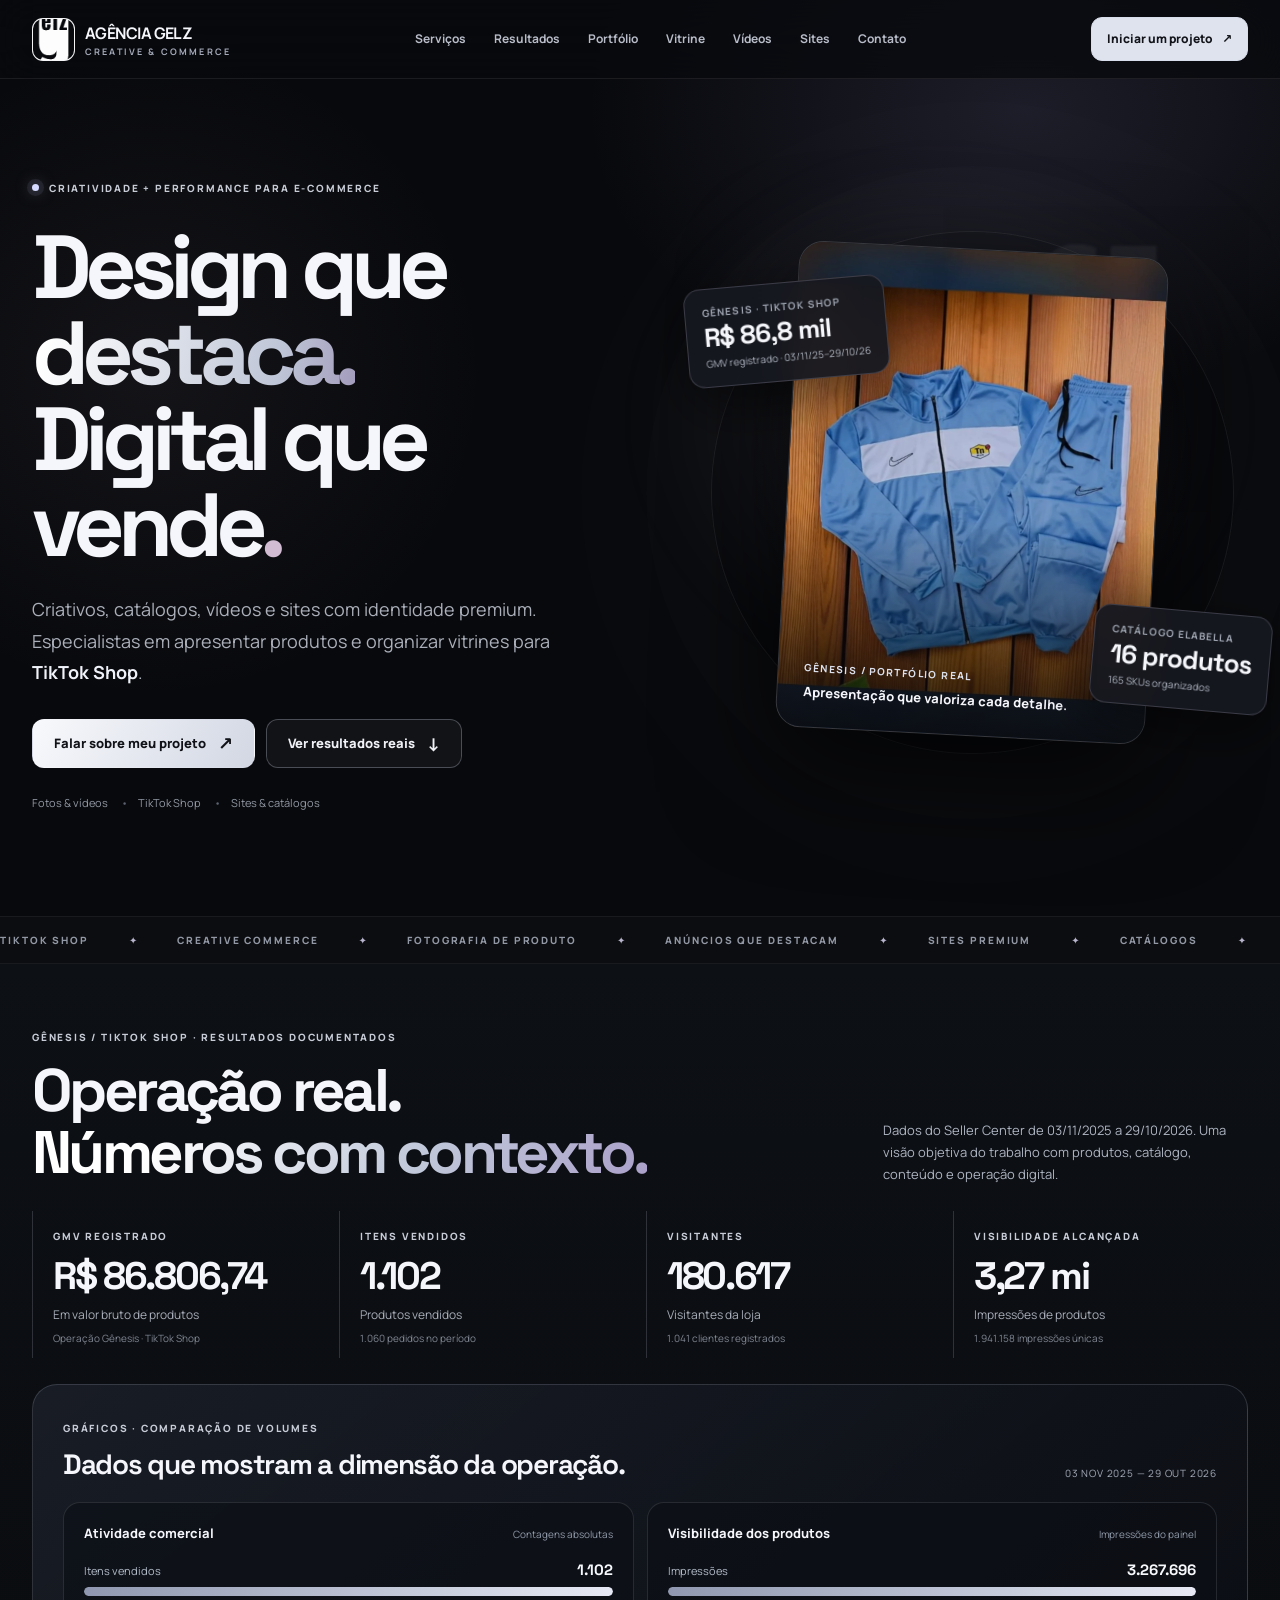
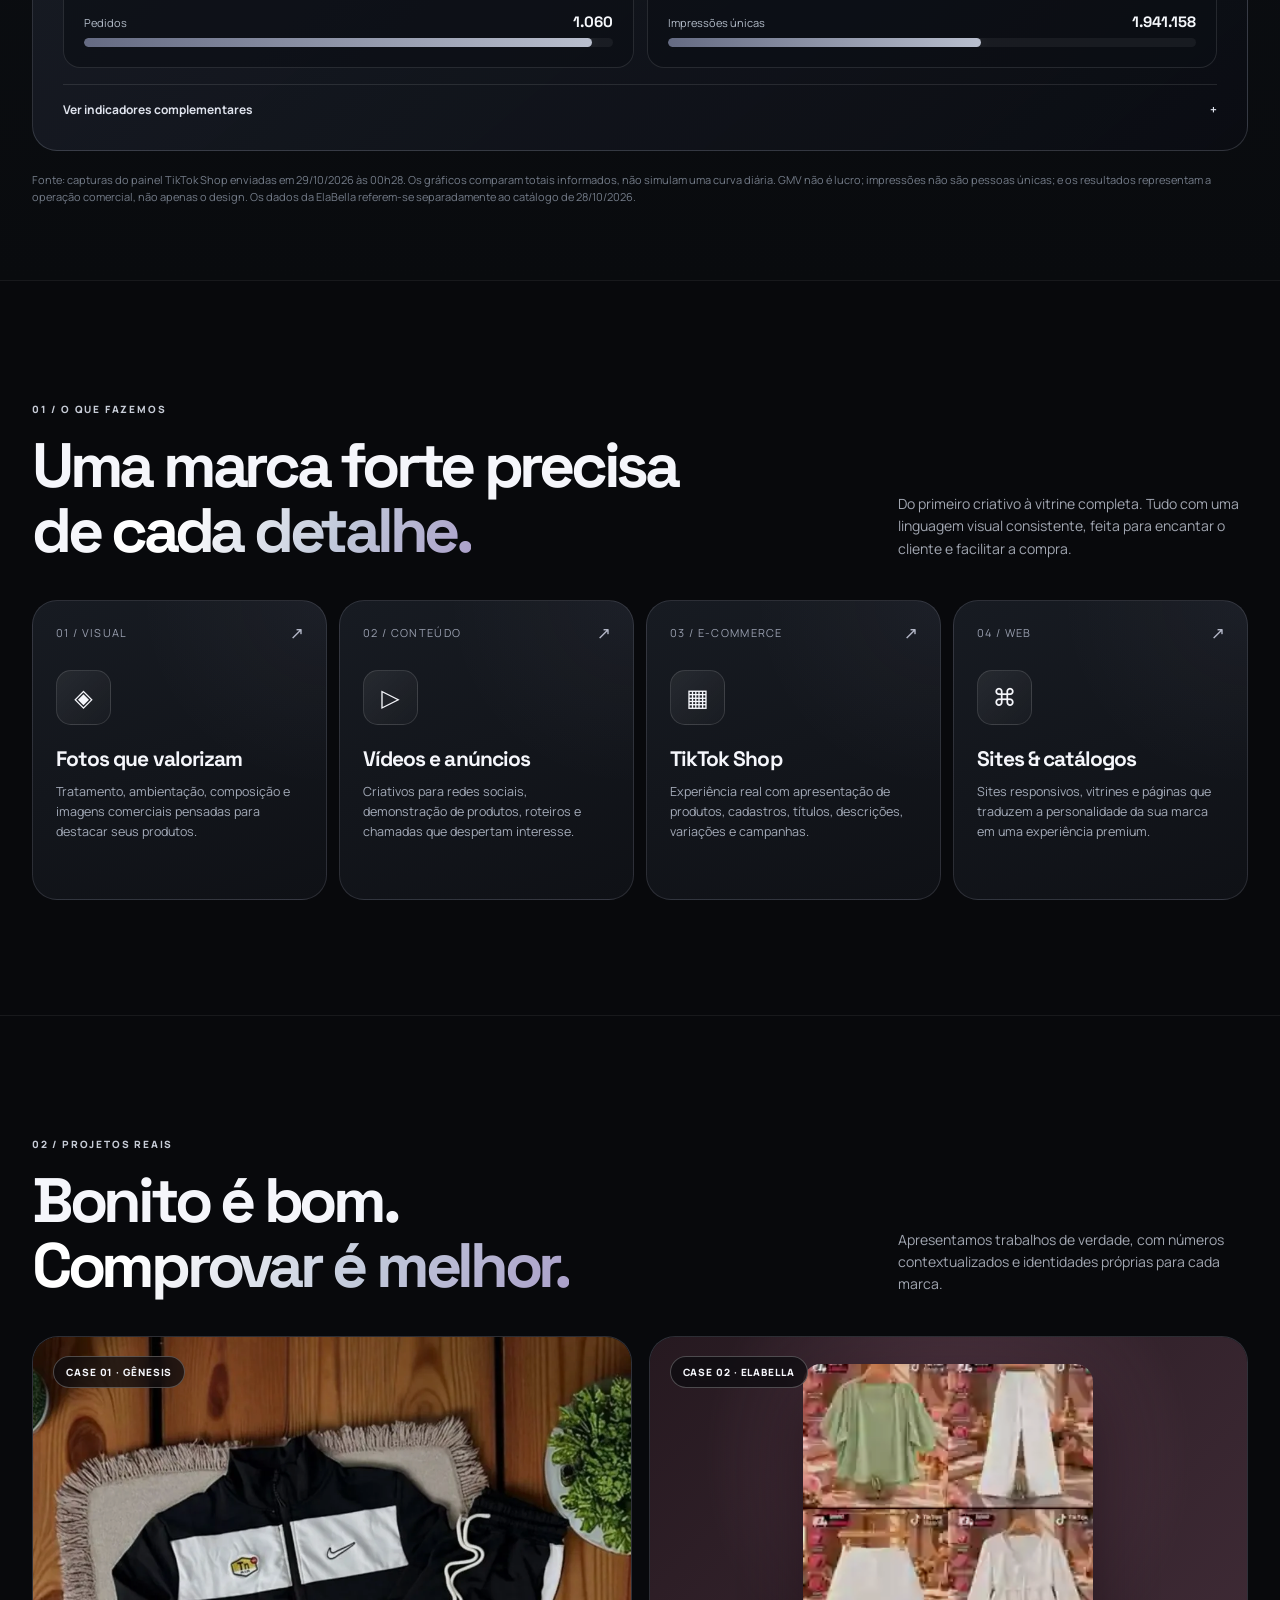
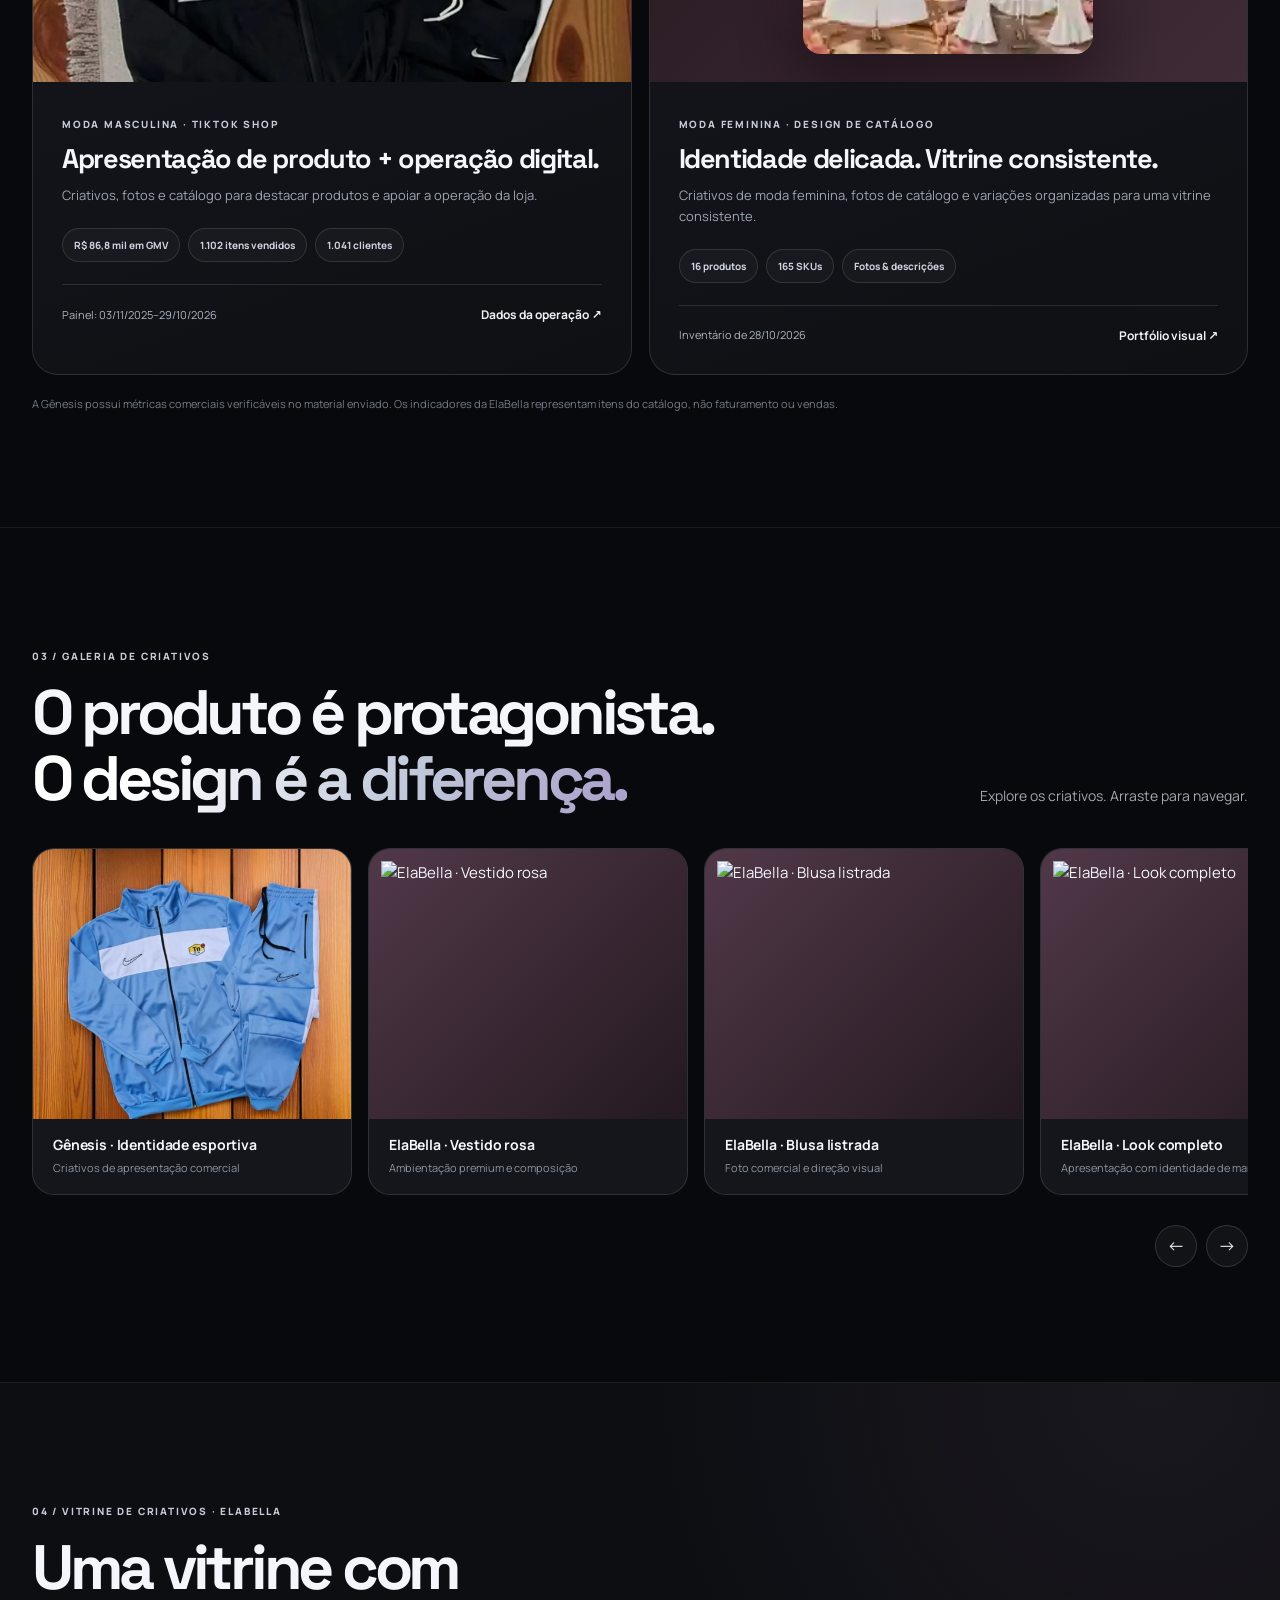
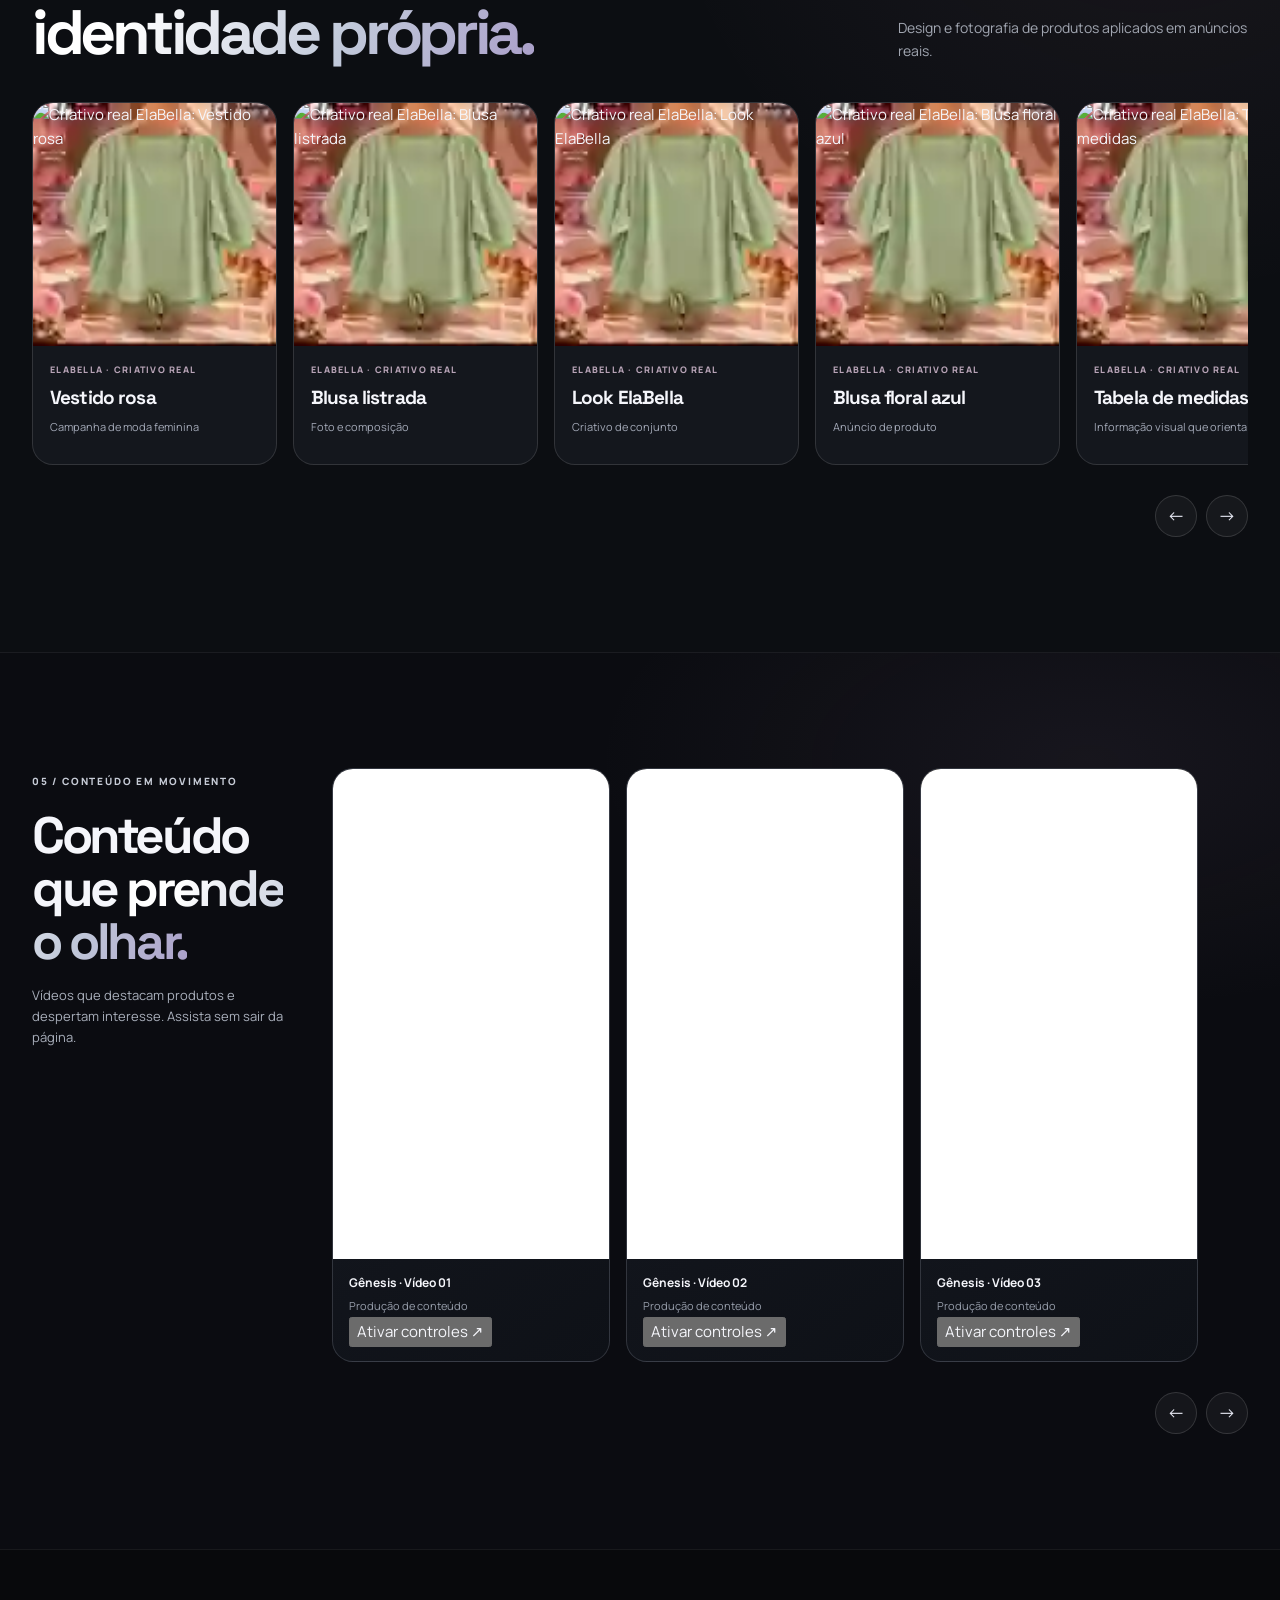
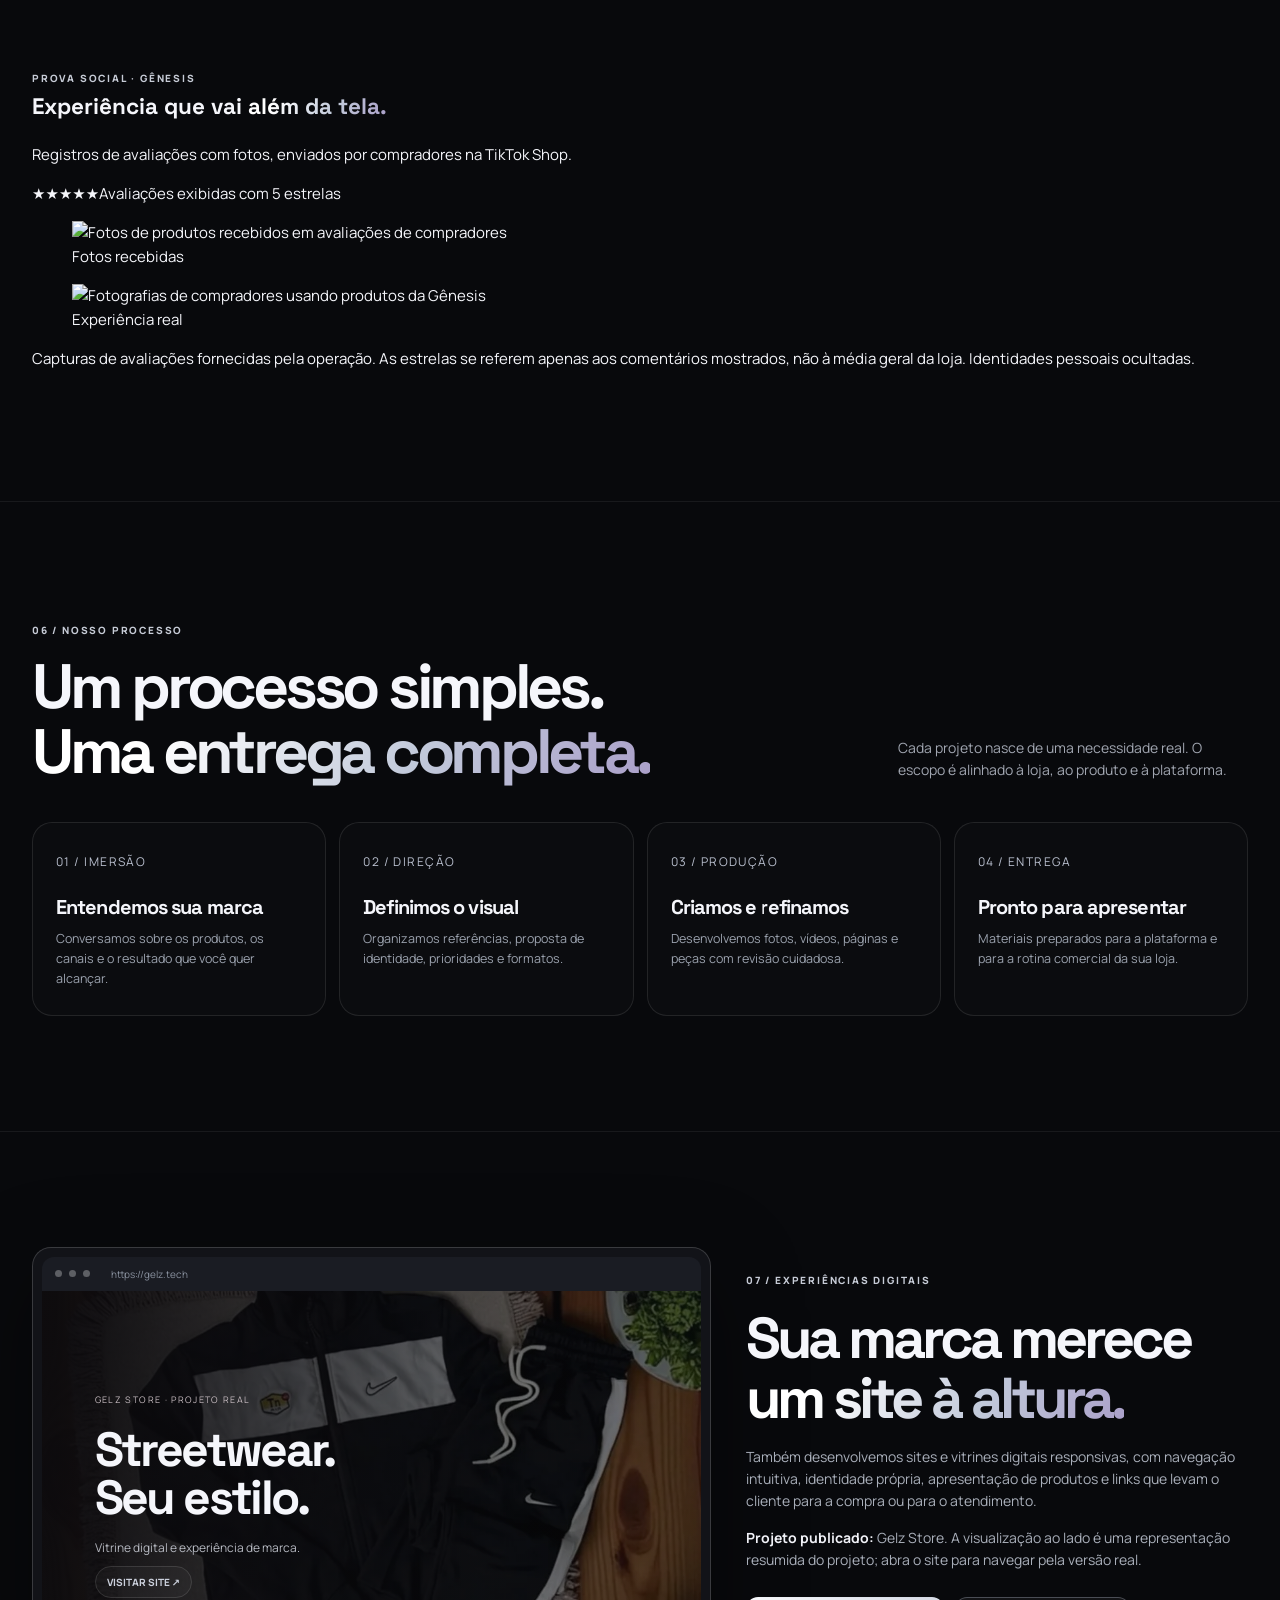
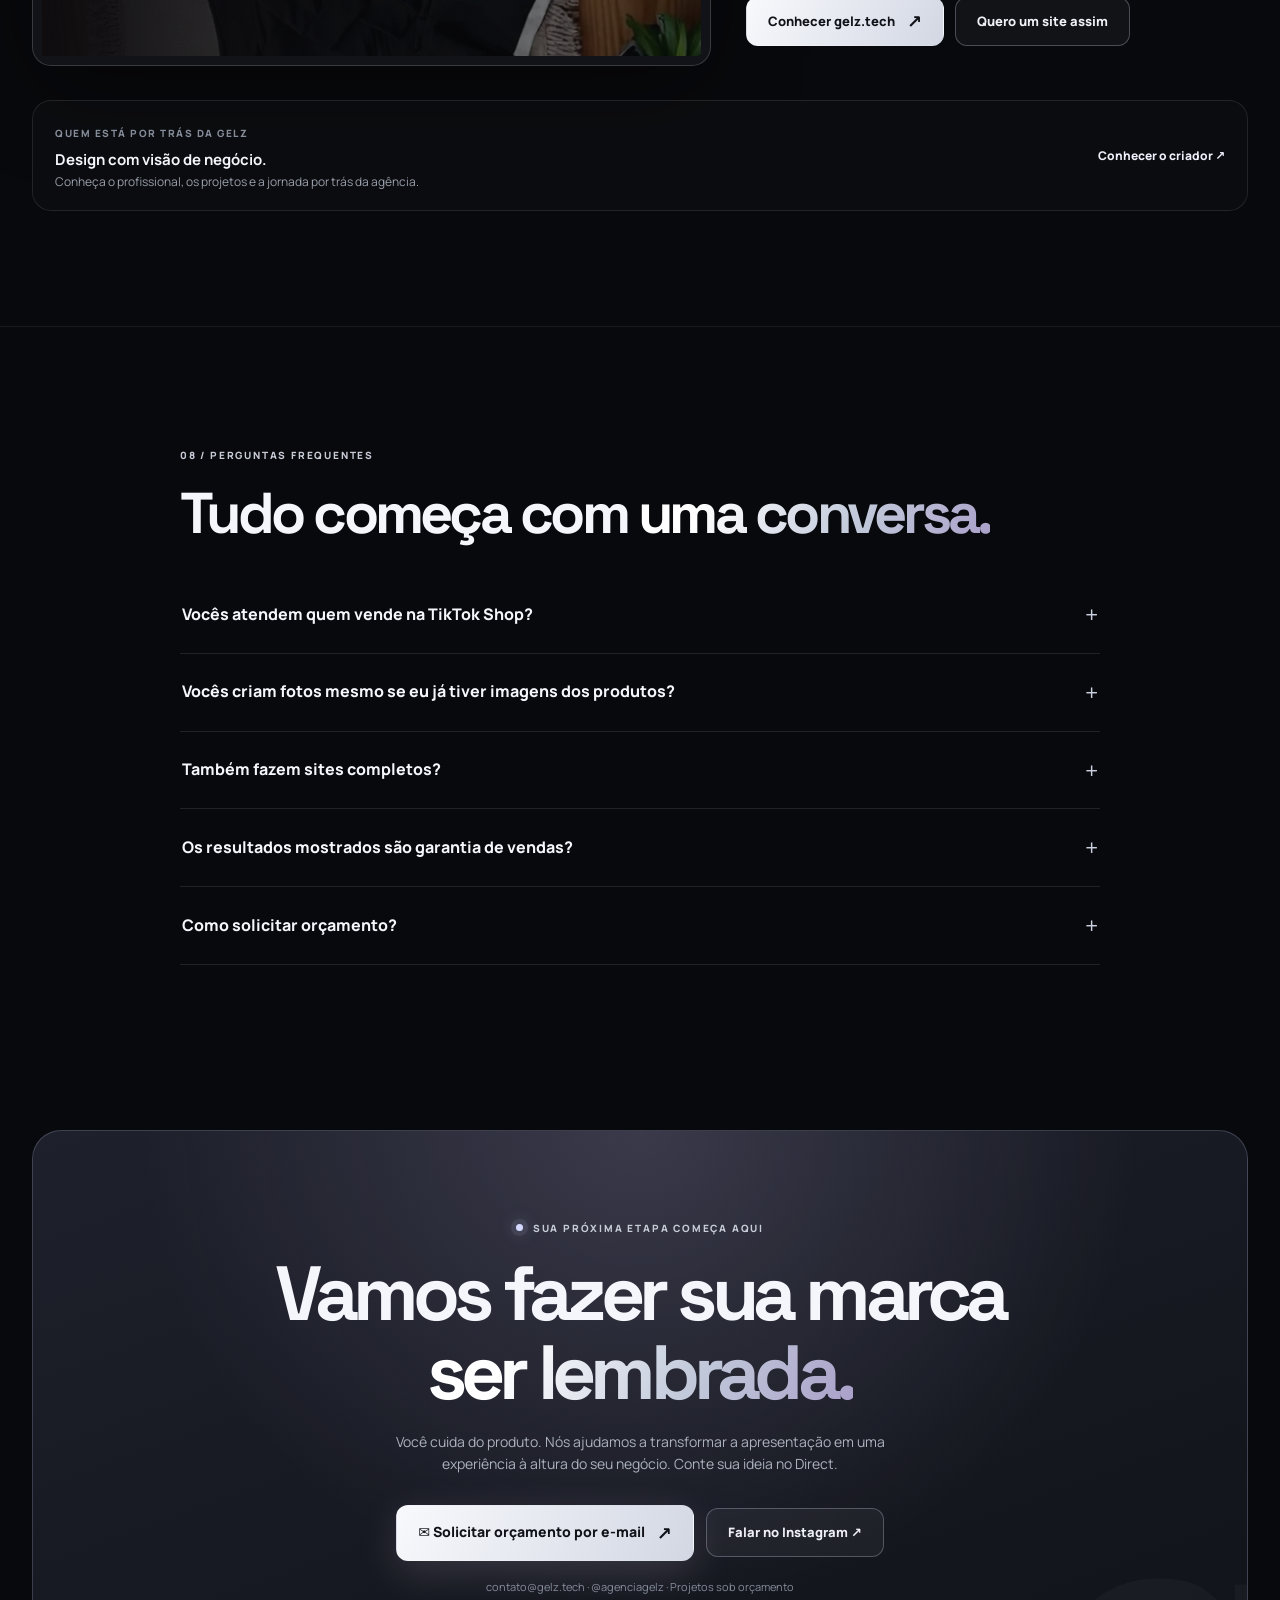
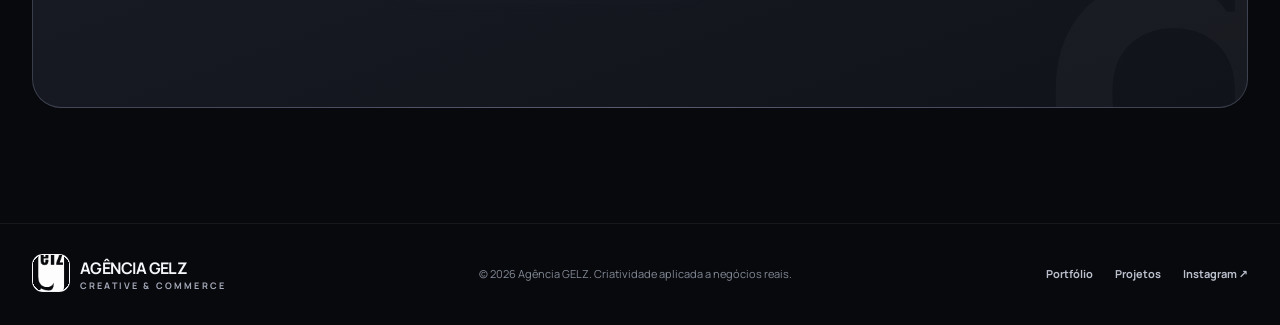
==== commit 7416745f: "Renova vitrine, métricas em destaque, conteúdo mais conciso e prova social" ====
--- a/index.html
+++ b/index.html
@@ -64,7 +64,7 @@
         </div>
         <div class="hero-art reveal delay1" aria-label="Exemplo de projeto visual da agência">
           <div class="hero-orb" aria-hidden="true"></div>
-          <img class="hero-watermark" src="assets/gelz-logo.webp" alt="" aria-hidden="true">
+          <img class="hero-watermark" src="assets/gelz-icon-white.png" alt="" aria-hidden="true">
           <div class="hero-product">
             <img src="assets/bestseller-azul.webp" alt="Produto de moda masculina em ensaio comercial de e-commerce" fetchpriority="high">
             <div class="art-caption"><span>GÊNESIS / PORTFÓLIO REAL</span>Apresentação que valoriza cada detalhe.</div>
@@ -89,14 +89,14 @@
           <p>Dados do Seller Center de 03/11/2025 a 29/10/2026. Uma visão objetiva do trabalho com produtos, catálogo, conteúdo e operação digital.</p>
         </div>
         <div class="proof-grid">
-          <div class="stat reveal"><span class="overline">GMV REGISTRADO</span><strong>R$ 86.806,74</strong><p>Valor bruto de mercadorias</p><small>Não representa lucro</small></div>
-          <div class="stat reveal delay1"><span class="overline">VOLUME</span><strong>1.102</strong><p>Itens vendidos</p><small>1.060 pedidos no período</small></div>
-          <div class="stat reveal delay2"><span class="overline">AUDIÊNCIA</span><strong>180.617</strong><p>Visitantes da loja</p><small>1.041 clientes registrados</small></div>
-          <div class="stat reveal delay3"><span class="overline">VISIBILIDADE</span><strong>3,27 mi</strong><p>Impressões de produtos</p><small>1.941.158 impressões únicas</small></div>
+          <div class="stat stat-featured reveal"><span class="overline">GMV REGISTRADO</span><strong data-count="86806.74" data-format="currency" aria-label="86.806 reais e 74 centavos">R$ 86.806,74</strong><p>Em valor bruto de produtos</p><small>Operação Gênesis · TikTok Shop</small></div>
+          <div class="stat stat-featured reveal delay1"><span class="overline">ITENS VENDIDOS</span><strong data-count="1102" data-format="integer">1.102</strong><p>Produtos vendidos</p><small>1.060 pedidos no período</small></div>
+          <div class="stat stat-small reveal delay2"><span class="overline">VISITANTES</span><strong data-count="180617" data-format="integer">180.617</strong><p>Visitantes da loja</p><small>1.041 clientes registrados</small></div>
+          <div class="stat stat-featured stat-reach reveal delay3"><span class="overline">VISIBILIDADE ALCANÇADA</span><strong data-count="3267696" data-format="millions" aria-label="3 milhões 267 mil 696 impressões de produtos">3,27 mi</strong><p>Impressões de produtos</p><small>1.941.158 impressões únicas</small></div>
         </div>
         <div class="proof-insights reveal">
-          <div class="insight-head"><div><span class="overline">GRÁFICOS · COMPARAÇÃO DE VOLUMES</span><h3>Dados que contam a evolução da operação.</h3></div><span class="insight-period">03 NOV 2025 — 29 OUT 2026</span></div>
-          <div class="insight-grid">
+          <div class="insight-head"><div><span class="overline">GRÁFICOS · COMPARAÇÃO DE VOLUMES</span><h3>Dados que mostram a dimensão da operação.</h3></div><span class="insight-period">03 NOV 2025 — 29 OUT 2026</span></div>
+          <div class="insight-grid" data-animate-bars>
             <div class="insight-chart" role="img" aria-label="1.102 itens vendidos e 1.060 pedidos registrados">
               <div class="chart-heading"><strong>Atividade comercial</strong><small>Contagens absolutas</small></div>
               <div class="chart-item"><div class="chart-label"><span>Itens vendidos</span><b>1.102</b></div><div class="chart-track"><span style="width:100%"></span></div></div>
@@ -171,14 +171,15 @@
         </div>
         <div class="rail-wrap reveal">
           <div class="rail" id="portfolio-rail" tabindex="0" aria-label="Carrossel de trabalhos da agência">
-            <article class="project-item"><div class="project-photo"><img src="assets/bestseller-azul.webp" alt="Conjunto masculino azul em criativo para catálogo" loading="lazy"></div><div class="project-meta"><strong>Gênesis · Campanha de produto</strong><span>Composição e apresentação comercial</span></div></article>
-            <article class="project-item"><div class="project-photo"><img src="assets/capuz-marinho.webp" alt="Peça de moda masculina na cor marinho em vitrine digital" loading="lazy"></div><div class="project-meta"><strong>Gênesis · Moda esportiva</strong><span>Produto, cores e identidade de coleção</span></div></article>
-            <article class="project-item"><div class="project-photo female"><img src="assets/elabella-vitrine.webp" alt="Mosaico com quatro produtos ElaBella cadastrados na TikTok Shop" loading="lazy"></div><div class="project-meta"><strong>ElaBella · Moda feminina</strong><span>Vitrine de produtos e ambientação</span></div></article>
-            <article class="project-item"><div class="project-photo"><img src="assets/running-modelo.webp" alt="Fotografia de moda masculina utilizada em vitrine de e-commerce" loading="lazy"></div><div class="project-meta"><strong>GELZ Store · Visual de e-commerce</strong><span>Fotografia aplicada à vitrine online</span></div></article>
-            <article class="project-item"><div class="project-photo female"><img src="assets/elabella-vitrine.webp" alt="Exemplos de blusas, pantalona e shorts na vitrine ElaBella" loading="lazy"></div><div class="project-meta"><strong>ElaBella · Organização do catálogo</strong><span>Variações, títulos, descrições e fotos</span></div></article>
+            <article class="project-item"><div class="project-photo"><img src="assets/bestseller-azul.webp" alt="Gênesis · Identidade esportiva" loading="lazy" decoding="async"></div><div class="project-meta"><strong>Gênesis · Identidade esportiva</strong><span>Criativos de apresentação comercial</span></div></article>
+            <article class="project-item"><div class="project-photo female"><img src="assets/elabella-vestido-rosa.avif" alt="ElaBella · Vestido rosa" loading="lazy" decoding="async"></div><div class="project-meta"><strong>ElaBella · Vestido rosa</strong><span>Ambientação premium e composição</span></div></article>
+            <article class="project-item"><div class="project-photo female"><img src="assets/elabella-blusa-listrada.avif" alt="ElaBella · Blusa listrada" loading="lazy" decoding="async"></div><div class="project-meta"><strong>ElaBella · Blusa listrada</strong><span>Foto comercial e direção visual</span></div></article>
+            <article class="project-item"><div class="project-photo female"><img src="assets/elabella-look-preto.avif" alt="ElaBella · Look completo" loading="lazy" decoding="async"></div><div class="project-meta"><strong>ElaBella · Look completo</strong><span>Apresentação com identidade de marca</span></div></article>
+            <article class="project-item"><div class="project-photo female"><img src="assets/elabella-blusa-azul.avif" alt="ElaBella · Blusa floral azul" loading="lazy" decoding="async"></div><div class="project-meta"><strong>ElaBella · Blusa floral azul</strong><span>Criativo para vitrine digital</span></div></article>
+            <article class="project-item"><div class="project-photo"><img src="assets/running-modelo.webp" alt="Gênesis · Moda masculina" loading="lazy" decoding="async"></div><div class="project-meta"><strong>Gênesis · Moda masculina</strong><span>Campanha de produto em uso</span></div></article>
           </div>
           <div class="rail-actions"><button class="round-btn" type="button" data-target="portfolio-rail" data-direction="-1" aria-label="Ver trabalhos anteriores">←</button><button class="round-btn" type="button" data-target="portfolio-rail" data-direction="1" aria-label="Ver próximos trabalhos">→</button></div>
-          <div class="rail-hint"><span aria-hidden="true">↔</span> Deslize para explorar o portfólio</div>
+          
         </div>
       </div>
     </section>
@@ -187,28 +188,43 @@
   <div class="wrap">
     <div class="section-head reveal">
       <div><span class="overline">04 / VITRINE DE CRIATIVOS · ELABELLA</span><h2 id="minishop-title">Uma vitrine com <span class="title-glow">identidade própria.</span></h2></div>
-      <p>Prévia de anúncios e apresentações do catálogo: aqui o foco é mostrar o trabalho criativo, não vender os produtos.</p>
-    </div>
-    <div class="shop-rail rail reveal" id="shop-rail" tabindex="0" aria-label="Produtos do catálogo ElaBella">
-      <article class="shop-card"><div class="shop-photo shop-photo-2" role="img" aria-label="Calça pantalona branca listrada"></div><div class="shop-info"><span class="shop-kicker">ELABELLA · MODA FEMININA</span><h3>Calça pantalona</h3><p>Risca de giz · cintura alta</p><span class="shop-showcase-tag">PRÉVIA DO CRIATIVO ↗</span></div></article>
-      <article class="shop-card"><div class="shop-photo shop-photo-1" role="img" aria-label="Blusa verde clara com manga curta"></div><div class="shop-info"><span class="shop-kicker">ELABELLA · MODA FEMININA</span><h3>Blusa verde</h3><p>Gola quadrada · manga flare</p><span class="shop-showcase-tag">PRÉVIA DO CRIATIVO ↗</span></div></article>
-      <article class="shop-card"><div class="shop-photo shop-photo-3" role="img" aria-label="Short feminino branco de alfaiataria"></div><div class="shop-info"><span class="shop-kicker">ELABELLA · MODA FEMININA</span><h3>Short de alfaiataria</h3><p>Branco · proposta elegante</p><span class="shop-showcase-tag">PRÉVIA DO CRIATIVO ↗</span></div></article>
-      <article class="shop-card"><div class="shop-photo shop-photo-4" role="img" aria-label="Blusa feminina branca com babados"></div><div class="shop-info"><span class="shop-kicker">ELABELLA · MODA FEMININA</span><h3>Blusa com babados</h3><p>Branca · manga longa</p><span class="shop-showcase-tag">PRÉVIA DO CRIATIVO ↗</span></div></article>
+      <p>Design e fotografia de produtos aplicados em anúncios reais.</p>
+    </div>
+    <div class="shop-rail rail reveal" id="shop-rail" tabindex="0" aria-label="Prévia de anúncios ElaBella com imagens em alta qualidade">
+      <article class="shop-card"><div class="shop-photo"><img src="assets/elabella-vestido-rosa.avif" alt="Criativo real ElaBella: Vestido rosa" loading="lazy" decoding="async" fetchpriority="low"></div><div class="shop-info"><span class="shop-kicker">ELABELLA · CRIATIVO REAL</span><h3>Vestido rosa</h3><p>Campanha de moda feminina</p></div></article>
+      <article class="shop-card"><div class="shop-photo"><img src="assets/elabella-blusa-listrada.avif" alt="Criativo real ElaBella: Blusa listrada" loading="lazy" decoding="async" ></div><div class="shop-info"><span class="shop-kicker">ELABELLA · CRIATIVO REAL</span><h3>Blusa listrada</h3><p>Foto e composição</p></div></article>
+      <article class="shop-card"><div class="shop-photo"><img src="assets/elabella-look-preto.avif" alt="Criativo real ElaBella: Look ElaBella" loading="lazy" decoding="async" ></div><div class="shop-info"><span class="shop-kicker">ELABELLA · CRIATIVO REAL</span><h3>Look ElaBella</h3><p>Criativo de conjunto</p></div></article>
+      <article class="shop-card"><div class="shop-photo"><img src="assets/elabella-blusa-azul.avif" alt="Criativo real ElaBella: Blusa floral azul" loading="lazy" decoding="async" ></div><div class="shop-info"><span class="shop-kicker">ELABELLA · CRIATIVO REAL</span><h3>Blusa floral azul</h3><p>Anúncio de produto</p></div></article>
+      <article class="shop-card"><div class="shop-photo"><img src="assets/elabella-tabela-medidas.avif" alt="Criativo real ElaBella: Tabela de medidas" loading="lazy" decoding="async" ></div><div class="shop-info"><span class="shop-kicker">ELABELLA · CRIATIVO REAL</span><h3>Tabela de medidas</h3><p>Informação visual que orienta</p></div></article>
+      <article class="shop-card"><div class="shop-photo"><img src="assets/elabella-blusa-azul.avif" alt="Criativo real ElaBella: Detalhes da coleção" loading="lazy" decoding="async" ></div><div class="shop-info"><span class="shop-kicker">ELABELLA · CRIATIVO REAL</span><h3>Detalhes da coleção</h3><p>Apresentação do catálogo</p></div></article>
     </div>
     <div class="rail-actions"><button class="round-btn" type="button" data-target="shop-rail" data-direction="-1" aria-label="Produto anterior">←</button><button class="round-btn" type="button" data-target="shop-rail" data-direction="1" aria-label="Próximo produto">→</button></div>
-    <p class="source-note">Galeria demonstrativa de anúncios, fotos comerciais e organização de catálogo ElaBella. Não é uma loja nem exibe preços.</p>
+    
   </div>
 </section>
     <section class="section videos-section" id="videos" aria-labelledby="videos-title">
       <div class="wrap">
         <div class="videos-layout">
-          <div class="videos-intro reveal"><span class="overline">05 / CONTEÚDO EM MOVIMENTO</span><h2 id="videos-title">Conteúdo que <span class="title-glow">prende o olhar.</span></h2><p>Vídeos de produtos em players integrados à página, carregados conforme você chega nesta seção. Toque no vídeo para controlar a reprodução.</p><p class="video-note">O player oficial do TikTok inicia sem som, quando o navegador permite autoplay. Se indisponível, há um link para o original como alternativa.</p></div>
+          <div class="videos-intro reveal"><span class="overline">05 / CONTEÚDO EM MOVIMENTO</span><h2 id="videos-title">Conteúdo que <span class="title-glow">prende o olhar.</span></h2><p>Vídeos que destacam produtos e despertam interesse. Assista sem sair da página.</p></div>
           <div class="rail-wrap reveal delay1"><div class="rail" id="videos-rail" tabindex="0" aria-label="Vídeos TikTok reproduzidos no próprio site">
-              <article class="video-card"><div class="video-frame"><div class="video-placeholder"><img src="assets/bestseller-azul.webp" loading="lazy" alt="Prévia do vídeo 1 Gênesis"><span class="video-play" aria-hidden="true">▶</span></div><iframe class="tiktok-player" data-video-id="7684997596066106631" title="Vídeo 1 Gênesis — TikTok Shop" loading="lazy" allow="autoplay; encrypted-media; fullscreen; picture-in-picture" referrerpolicy="strict-origin-when-cross-origin" allowfullscreen></iframe></div><div class="video-caption"><b>Gênesis · Vídeo 01</b><span>Reproduza aqui, sem sair do site</span><a href="https://www.tiktok.com/@genesiselegancia/video/7684997596066106631" target="_blank" rel="noopener noreferrer">Ver fonte original ↗</a></div></article>
-              <article class="video-card"><div class="video-frame"><div class="video-placeholder"><img src="assets/bestseller-preto.webp" loading="lazy" alt="Prévia do vídeo 2 Gênesis"><span class="video-play" aria-hidden="true">▶</span></div><iframe class="tiktok-player" data-video-id="7685818957332303111" title="Vídeo 2 Gênesis — TikTok Shop" loading="lazy" allow="autoplay; encrypted-media; fullscreen; picture-in-picture" referrerpolicy="strict-origin-when-cross-origin" allowfullscreen></iframe></div><div class="video-caption"><b>Gênesis · Vídeo 02</b><span>Reproduza aqui, sem sair do site</span><a href="https://www.tiktok.com/@genesiselegancia/video/7685818957332303111" target="_blank" rel="noopener noreferrer">Ver fonte original ↗</a></div></article>
-              <article class="video-card"><div class="video-frame"><div class="video-placeholder"><img src="assets/running-modelo.webp" loading="lazy" alt="Prévia do vídeo 3 Gênesis"><span class="video-play" aria-hidden="true">▶</span></div><iframe class="tiktok-player" data-video-id="7686476389108780296" title="Vídeo 3 Gênesis — TikTok Shop" loading="lazy" allow="autoplay; encrypted-media; fullscreen; picture-in-picture" referrerpolicy="strict-origin-when-cross-origin" allowfullscreen></iframe></div><div class="video-caption"><b>Gênesis · Vídeo 03</b><span>Reproduza aqui, sem sair do site</span><a href="https://www.tiktok.com/@genesiselegancia/video/7686476389108780296" target="_blank" rel="noopener noreferrer">Ver fonte original ↗</a></div></article>
-            </div><div class="rail-actions"><button class="round-btn" type="button" data-target="videos-rail" data-direction="-1" aria-label="Vídeo anterior">←</button><button class="round-btn" type="button" data-target="videos-rail" data-direction="1" aria-label="Próximo vídeo">→</button></div><div class="rail-hint">↔ Deslize para explorar os vídeos</div>
-          </div>
+              <article class="video-card"><div class="video-frame"><div class="video-placeholder"><img src="assets/bestseller-azul.webp" loading="lazy" alt="Prévia do vídeo 1 Gênesis"><span class="video-play" aria-hidden="true">▶</span></div><iframe class="tiktok-player" data-video-id="7684997596066106631" title="Vídeo 1 Gênesis — TikTok Shop" loading="lazy" allow="autoplay; encrypted-media; fullscreen; picture-in-picture" referrerpolicy="strict-origin-when-cross-origin" allowfullscreen></iframe></div><div class="video-caption"><b>Gênesis · Vídeo 01</b><span>Produção de conteúdo</span><button type="button" class="video-interact" aria-pressed="false" aria-label="Ativar controles do vídeo 1">Ativar controles ↗</button></div></article>
+              <article class="video-card"><div class="video-frame"><div class="video-placeholder"><img src="assets/bestseller-preto.webp" loading="lazy" alt="Prévia do vídeo 2 Gênesis"><span class="video-play" aria-hidden="true">▶</span></div><iframe class="tiktok-player" data-video-id="7685818957332303111" title="Vídeo 2 Gênesis — TikTok Shop" loading="lazy" allow="autoplay; encrypted-media; fullscreen; picture-in-picture" referrerpolicy="strict-origin-when-cross-origin" allowfullscreen></iframe></div><div class="video-caption"><b>Gênesis · Vídeo 02</b><span>Produção de conteúdo</span><button type="button" class="video-interact" aria-pressed="false" aria-label="Ativar controles do vídeo 2">Ativar controles ↗</button></div></article>
+              <article class="video-card"><div class="video-frame"><div class="video-placeholder"><img src="assets/running-modelo.webp" loading="lazy" alt="Prévia do vídeo 3 Gênesis"><span class="video-play" aria-hidden="true">▶</span></div><iframe class="tiktok-player" data-video-id="7686476389108780296" title="Vídeo 3 Gênesis — TikTok Shop" loading="lazy" allow="autoplay; encrypted-media; fullscreen; picture-in-picture" referrerpolicy="strict-origin-when-cross-origin" allowfullscreen></iframe></div><div class="video-caption"><b>Gênesis · Vídeo 03</b><span>Produção de conteúdo</span><button type="button" class="video-interact" aria-pressed="false" aria-label="Ativar controles do vídeo 3">Ativar controles ↗</button></div></article>
+            </div><div class="rail-actions"><button class="round-btn" type="button" data-target="videos-rail" data-direction="-1" aria-label="Vídeo anterior">←</button><button class="round-btn" type="button" data-target="videos-rail" data-direction="1" aria-label="Próximo vídeo">→</button></div>
+          </div>
+        </div>
+      </div>
+    </section>
+    <section class="section social-section" id="avaliacoes" aria-labelledby="social-title">
+      <div class="wrap social-layout">
+        <div class="social-copy reveal"><span class="overline">PROVA SOCIAL · GÊNESIS</span><h2 id="social-title">Experiência que vai <span class="title-glow">além da tela.</span></h2><p>Registros de avaliações com fotos, enviados por compradores na TikTok Shop.</p></div>
+        <div class="social-board reveal delay1">
+          <div class="social-top"><span class="social-star" aria-hidden="true">★★★★★</span><span>Avaliações exibidas com 5 estrelas</span></div>
+          <div class="social-photos">
+            <figure><img src="assets/avaliacoes-produto-1.avif" loading="lazy" alt="Fotos de produtos recebidos em avaliações de compradores"><figcaption>Fotos recebidas</figcaption></figure>
+            <figure><img src="assets/avaliacoes-produto-2.avif" loading="lazy" alt="Fotografias de compradores usando produtos da Gênesis"><figcaption>Experiência real</figcaption></figure>
+          </div>
+          <p class="social-note">Capturas de avaliações fornecidas pela operação. As estrelas se referem apenas aos comentários mostrados, não à média geral da loja. Identidades pessoais ocultadas.</p>
         </div>
       </div>
     </section>
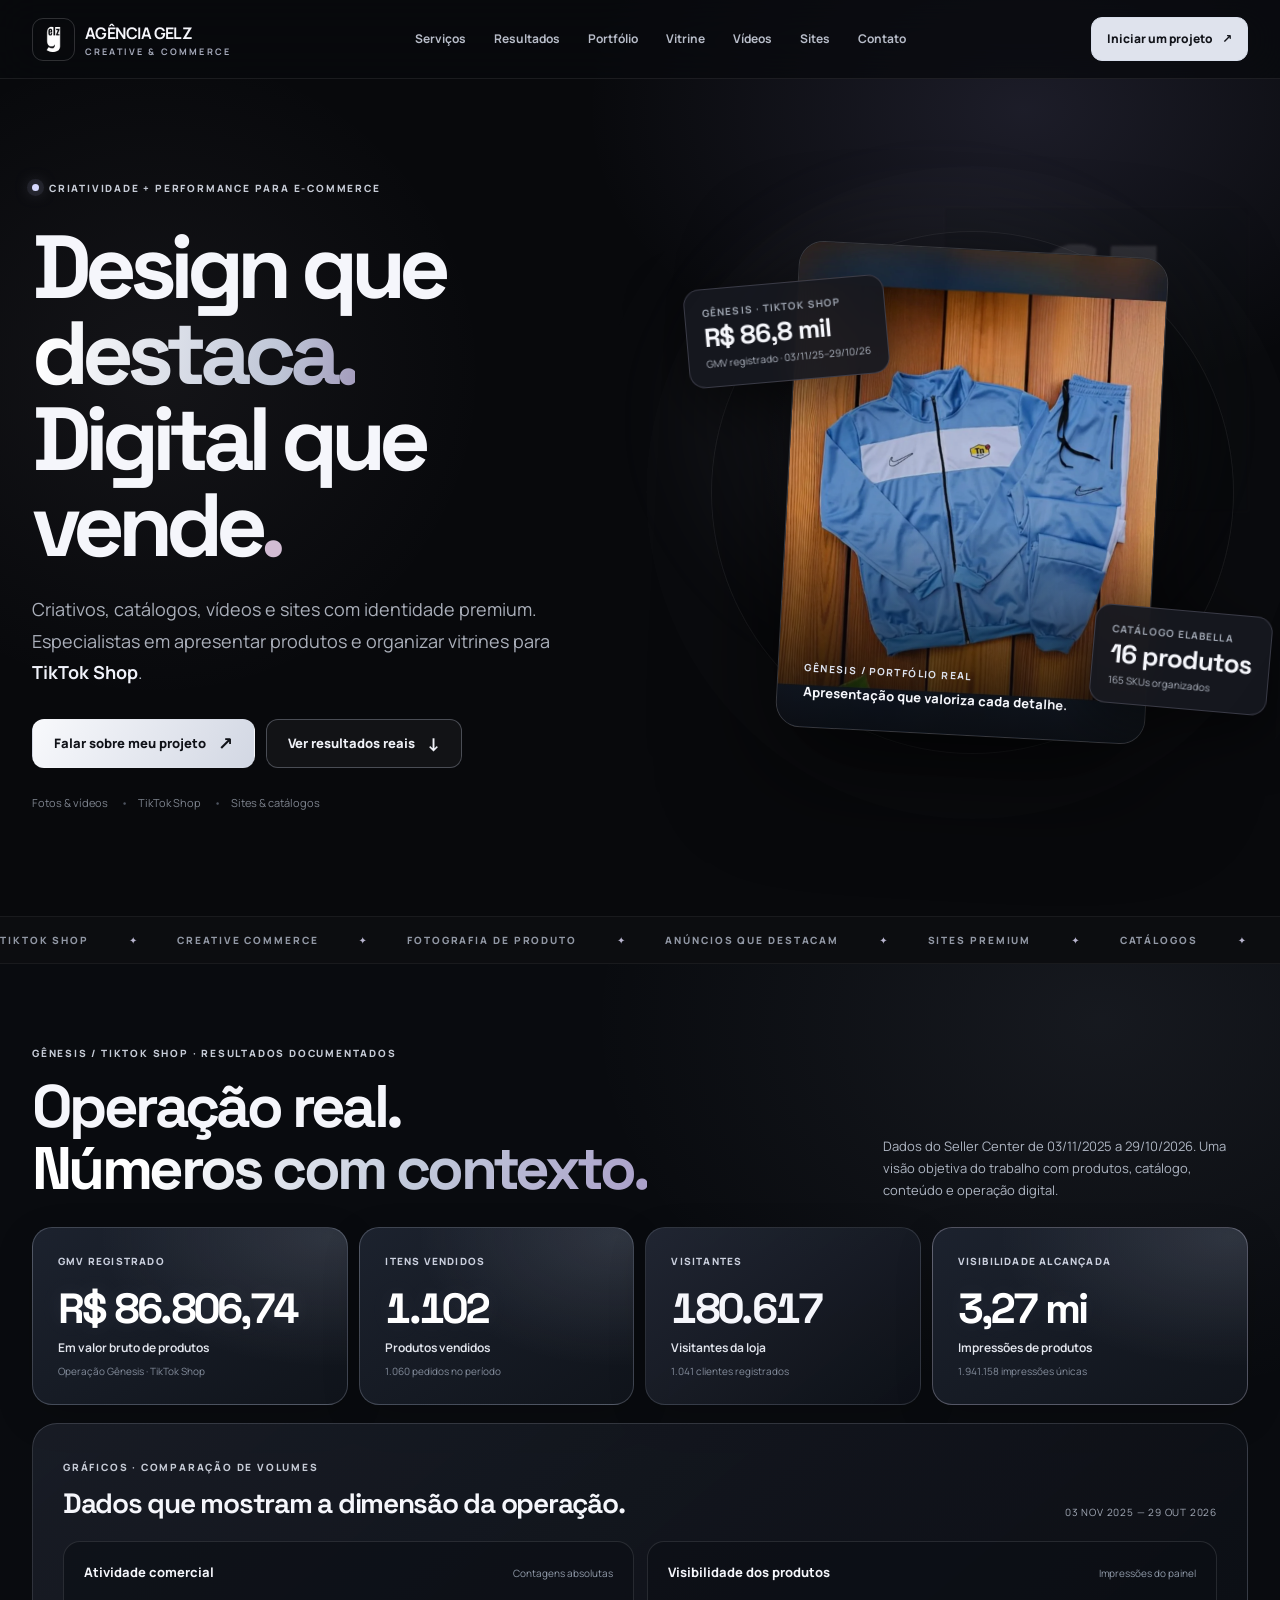
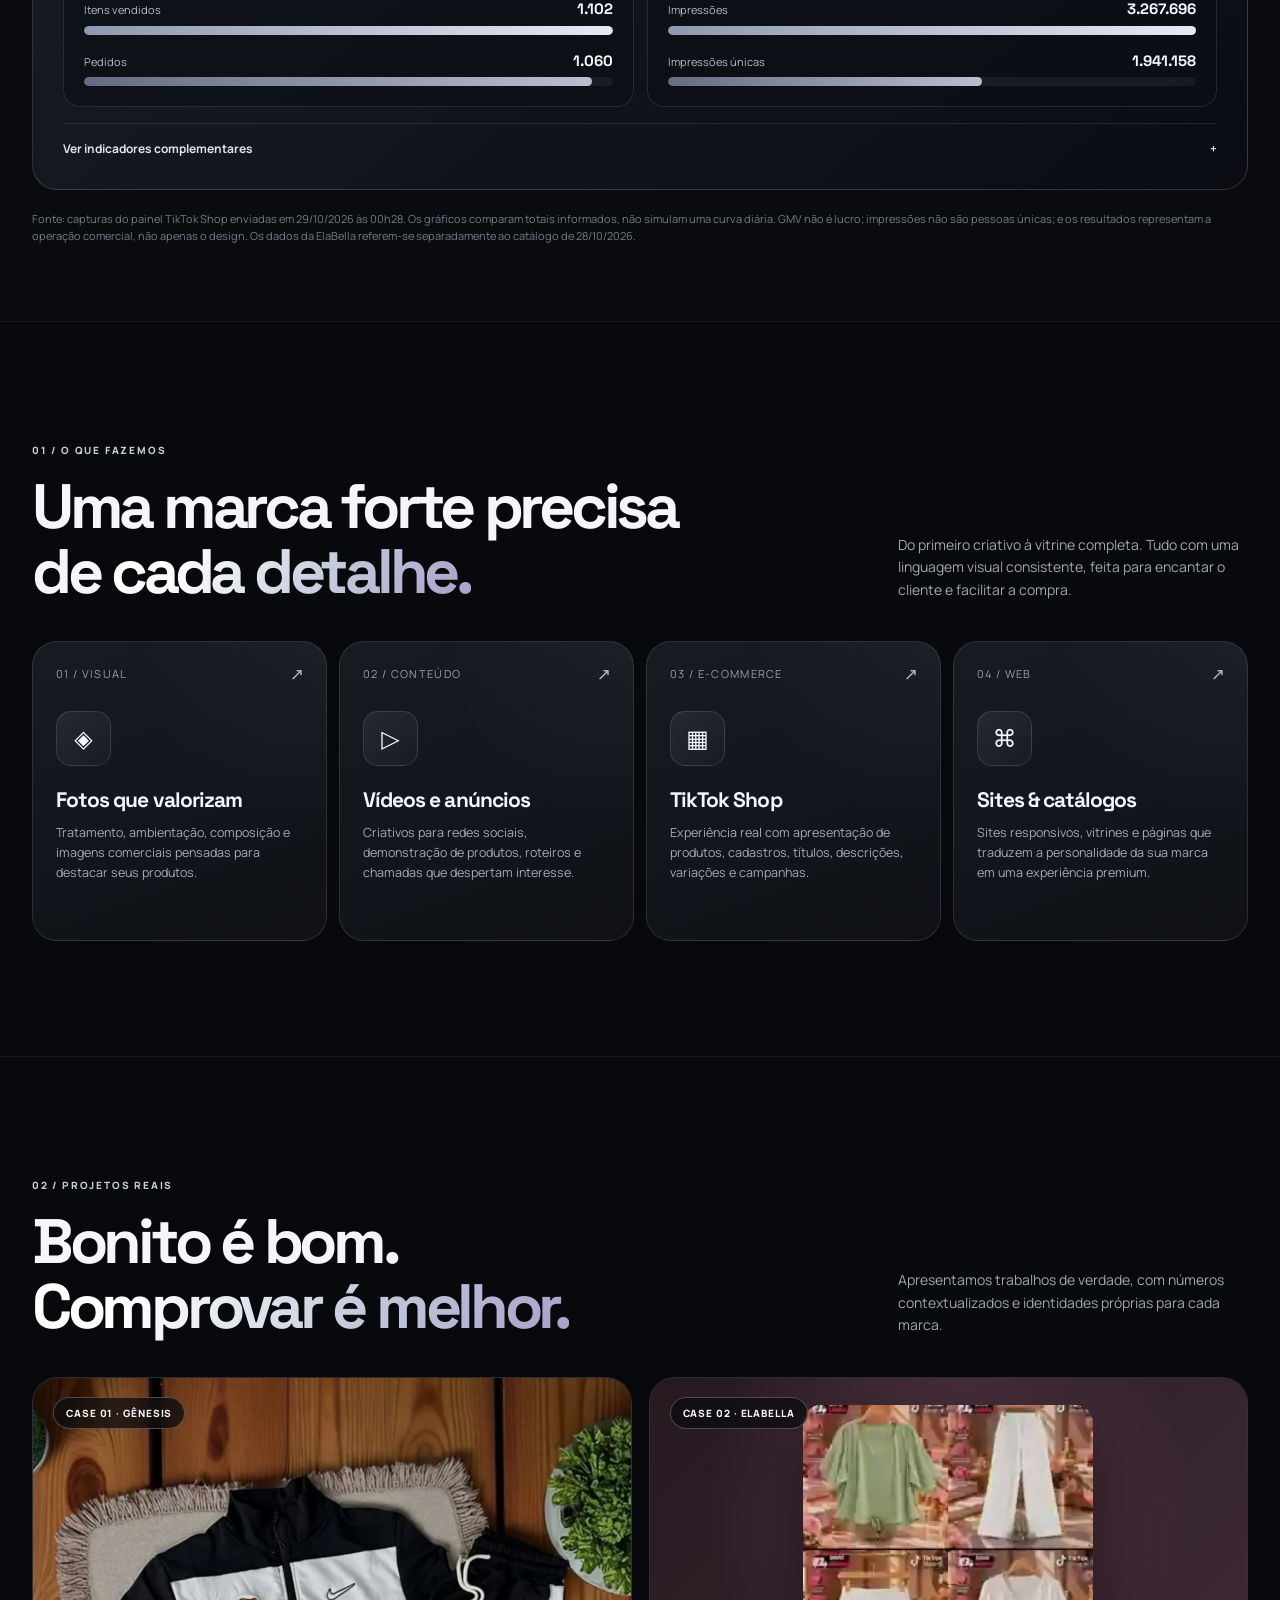
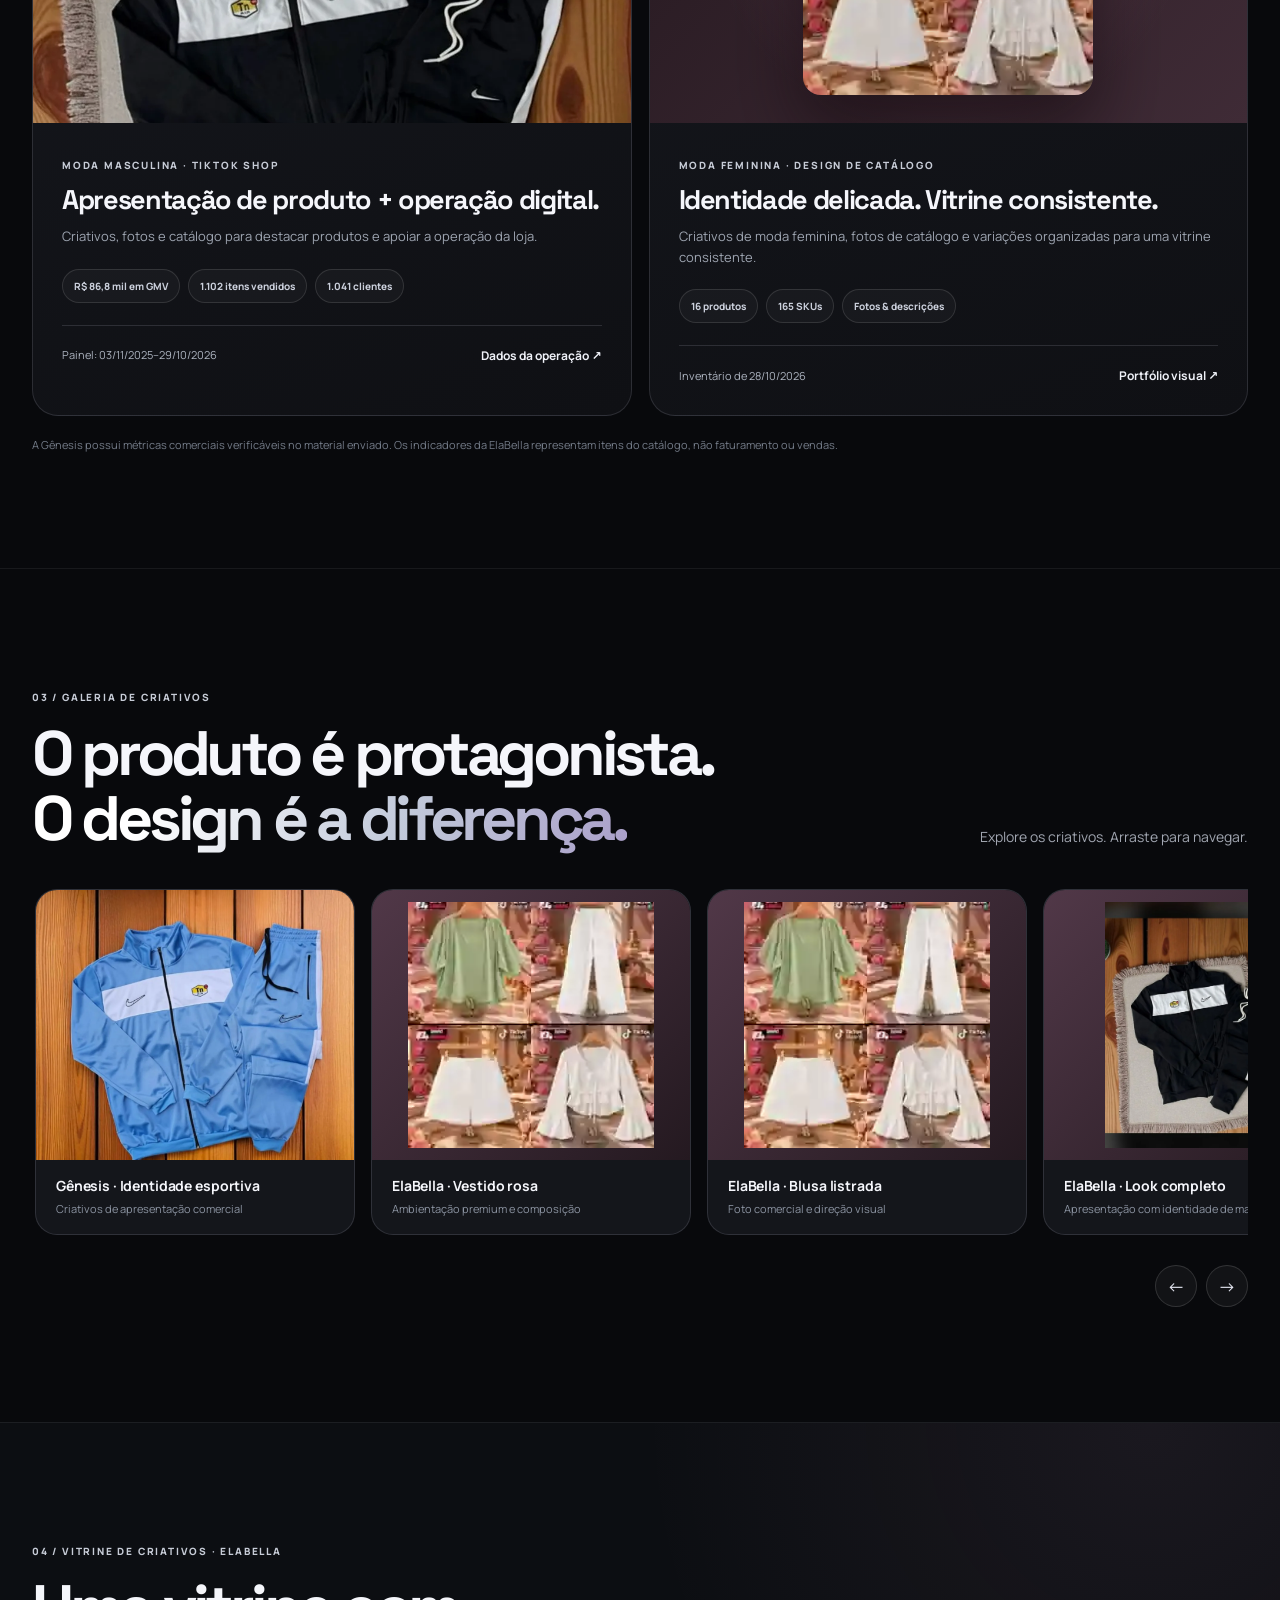
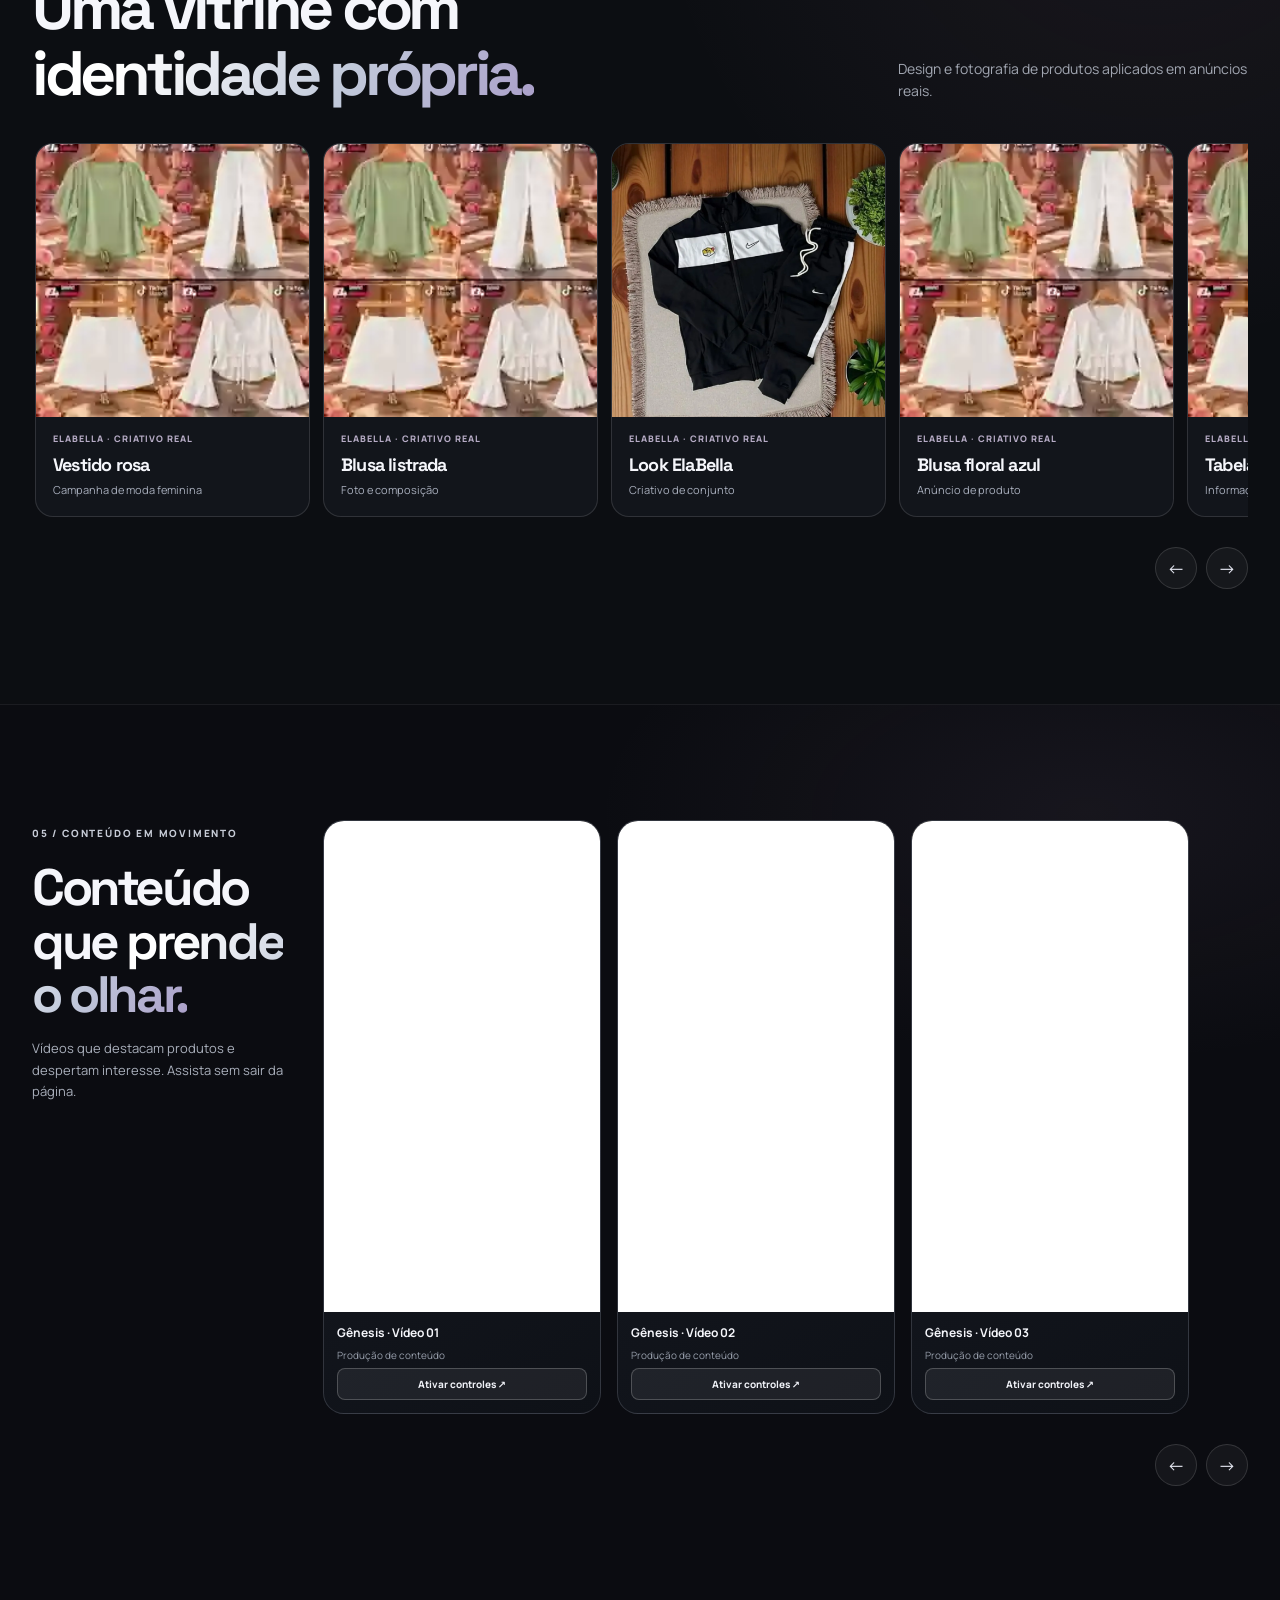
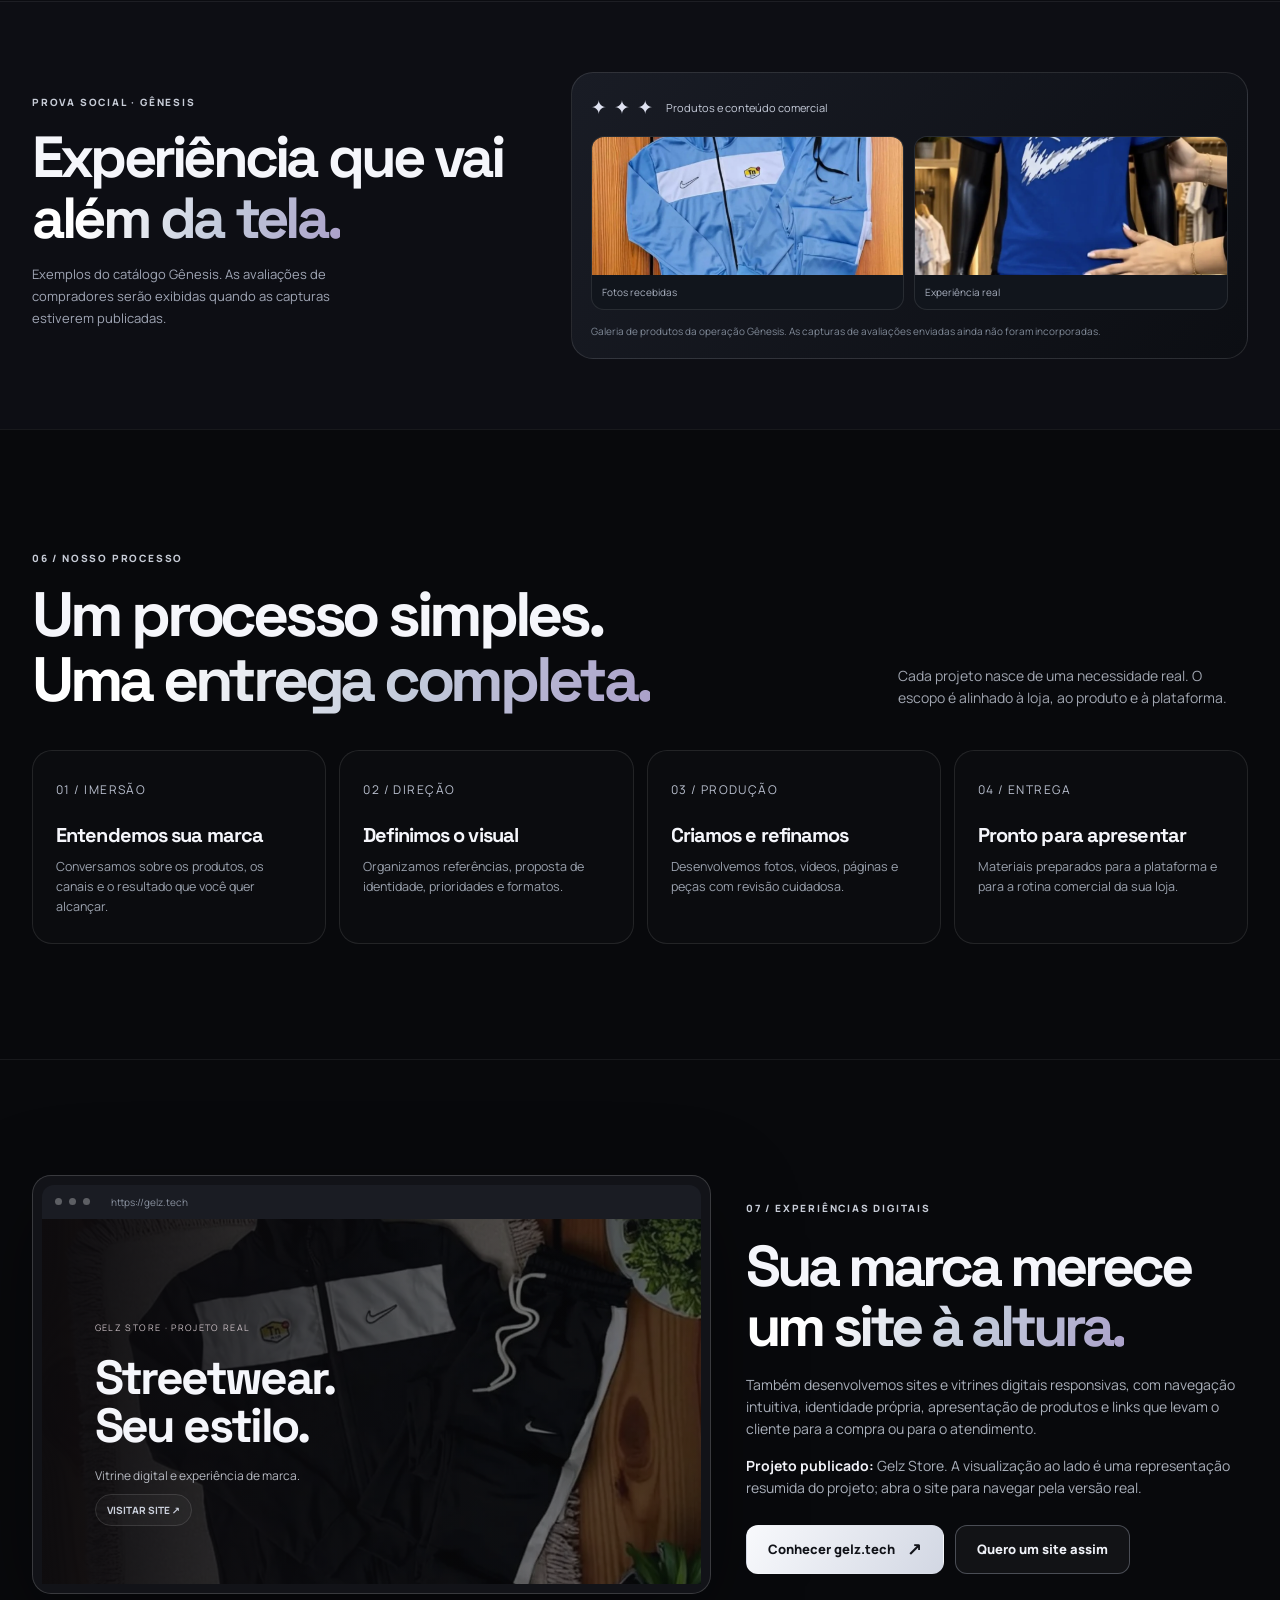
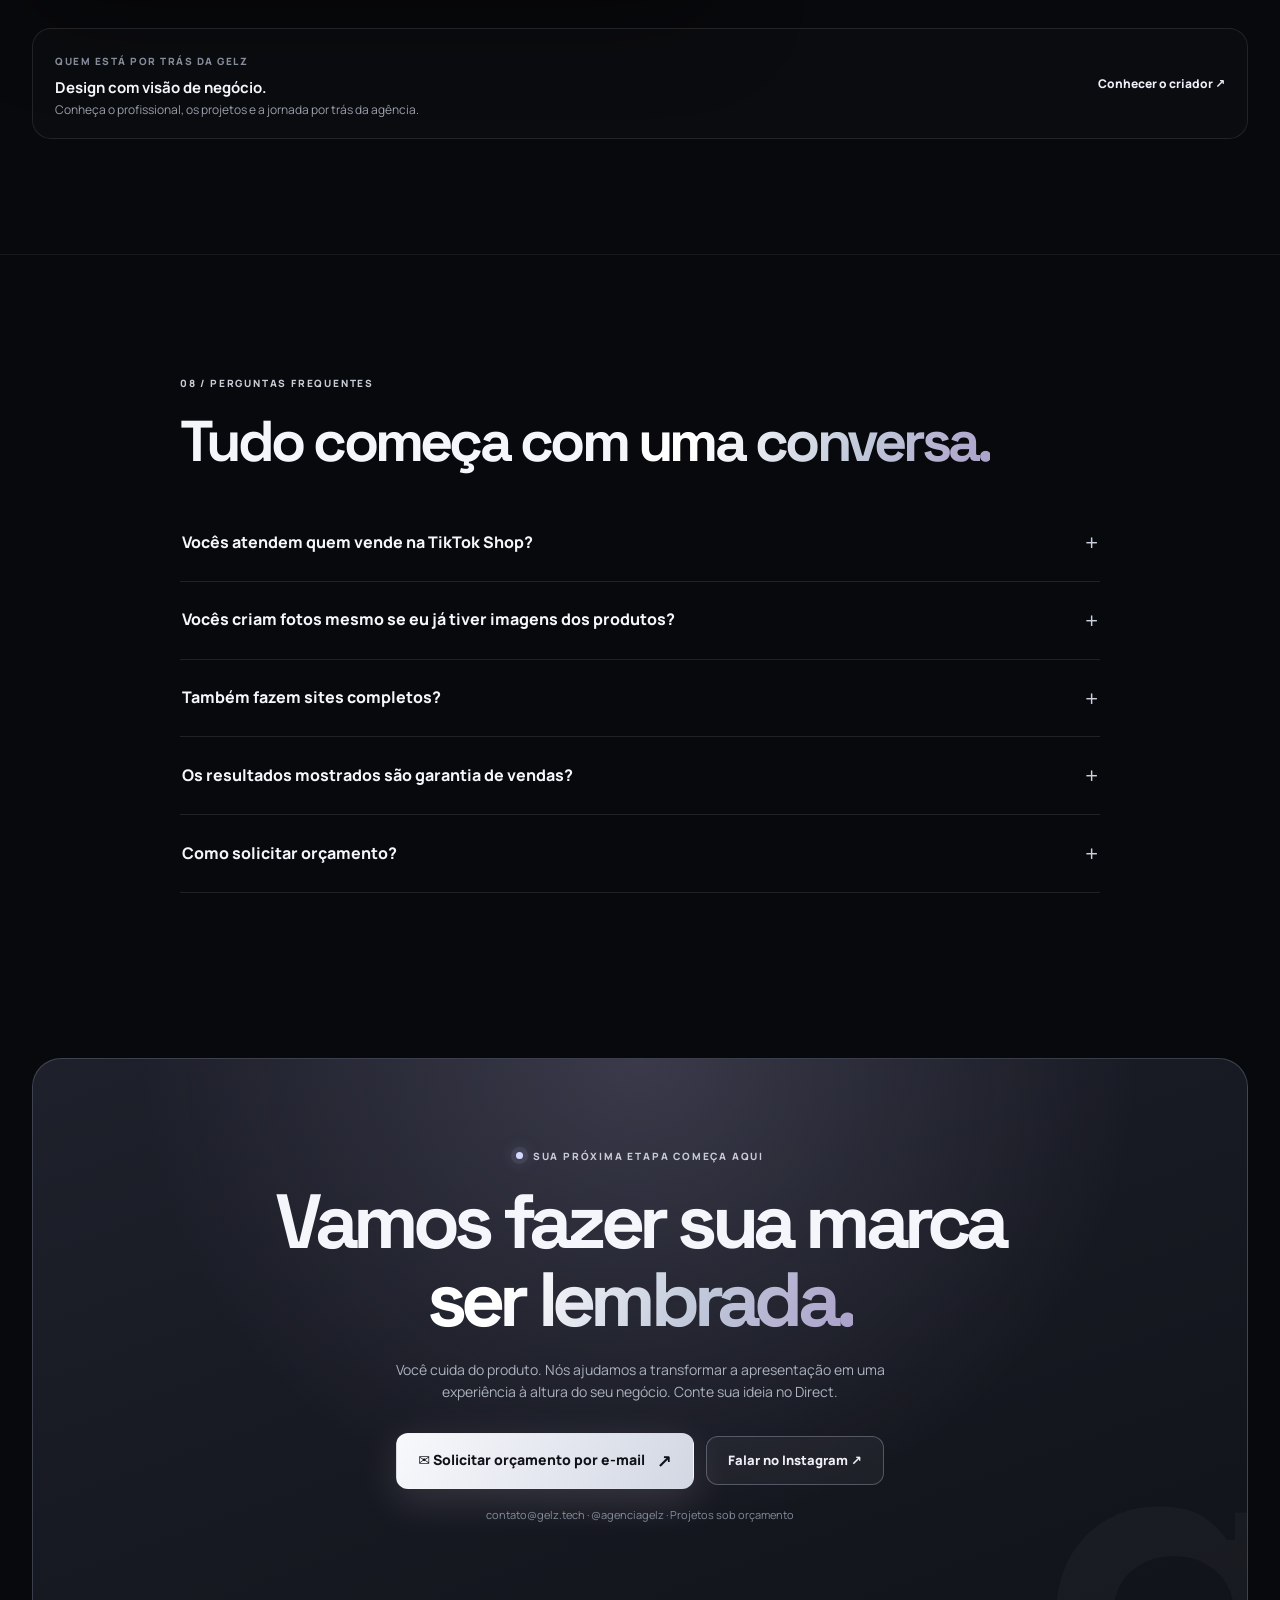
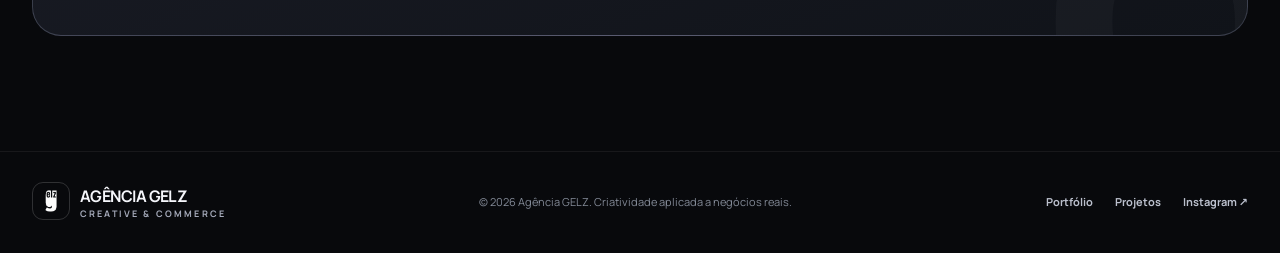
==== commit 70786cbf: "Evita recursos ausentes enquanto prepara novas imagens e avaliações" ====
--- a/index.html
+++ b/index.html
@@ -172,10 +172,10 @@
         <div class="rail-wrap reveal">
           <div class="rail" id="portfolio-rail" tabindex="0" aria-label="Carrossel de trabalhos da agência">
             <article class="project-item"><div class="project-photo"><img src="assets/bestseller-azul.webp" alt="Gênesis · Identidade esportiva" loading="lazy" decoding="async"></div><div class="project-meta"><strong>Gênesis · Identidade esportiva</strong><span>Criativos de apresentação comercial</span></div></article>
-            <article class="project-item"><div class="project-photo female"><img src="assets/elabella-vestido-rosa.avif" alt="ElaBella · Vestido rosa" loading="lazy" decoding="async"></div><div class="project-meta"><strong>ElaBella · Vestido rosa</strong><span>Ambientação premium e composição</span></div></article>
-            <article class="project-item"><div class="project-photo female"><img src="assets/elabella-blusa-listrada.avif" alt="ElaBella · Blusa listrada" loading="lazy" decoding="async"></div><div class="project-meta"><strong>ElaBella · Blusa listrada</strong><span>Foto comercial e direção visual</span></div></article>
-            <article class="project-item"><div class="project-photo female"><img src="assets/elabella-look-preto.avif" alt="ElaBella · Look completo" loading="lazy" decoding="async"></div><div class="project-meta"><strong>ElaBella · Look completo</strong><span>Apresentação com identidade de marca</span></div></article>
-            <article class="project-item"><div class="project-photo female"><img src="assets/elabella-blusa-azul.avif" alt="ElaBella · Blusa floral azul" loading="lazy" decoding="async"></div><div class="project-meta"><strong>ElaBella · Blusa floral azul</strong><span>Criativo para vitrine digital</span></div></article>
+            <article class="project-item"><div class="project-photo female"><img src="assets/elabella-vitrine.webp" alt="ElaBella · Vestido rosa" loading="lazy" decoding="async"></div><div class="project-meta"><strong>ElaBella · Vestido rosa</strong><span>Ambientação premium e composição</span></div></article>
+            <article class="project-item"><div class="project-photo female"><img src="assets/elabella-vitrine.webp" alt="ElaBella · Blusa listrada" loading="lazy" decoding="async"></div><div class="project-meta"><strong>ElaBella · Blusa listrada</strong><span>Foto comercial e direção visual</span></div></article>
+            <article class="project-item"><div class="project-photo female"><img src="assets/bestseller-preto.webp" alt="ElaBella · Look completo" loading="lazy" decoding="async"></div><div class="project-meta"><strong>ElaBella · Look completo</strong><span>Apresentação com identidade de marca</span></div></article>
+            <article class="project-item"><div class="project-photo female"><img src="assets/elabella-vitrine.webp" alt="ElaBella · Blusa floral azul" loading="lazy" decoding="async"></div><div class="project-meta"><strong>ElaBella · Blusa floral azul</strong><span>Criativo para vitrine digital</span></div></article>
             <article class="project-item"><div class="project-photo"><img src="assets/running-modelo.webp" alt="Gênesis · Moda masculina" loading="lazy" decoding="async"></div><div class="project-meta"><strong>Gênesis · Moda masculina</strong><span>Campanha de produto em uso</span></div></article>
           </div>
           <div class="rail-actions"><button class="round-btn" type="button" data-target="portfolio-rail" data-direction="-1" aria-label="Ver trabalhos anteriores">←</button><button class="round-btn" type="button" data-target="portfolio-rail" data-direction="1" aria-label="Ver próximos trabalhos">→</button></div>
@@ -191,12 +191,12 @@
       <p>Design e fotografia de produtos aplicados em anúncios reais.</p>
     </div>
     <div class="shop-rail rail reveal" id="shop-rail" tabindex="0" aria-label="Prévia de anúncios ElaBella com imagens em alta qualidade">
-      <article class="shop-card"><div class="shop-photo"><img src="assets/elabella-vestido-rosa.avif" alt="Criativo real ElaBella: Vestido rosa" loading="lazy" decoding="async" fetchpriority="low"></div><div class="shop-info"><span class="shop-kicker">ELABELLA · CRIATIVO REAL</span><h3>Vestido rosa</h3><p>Campanha de moda feminina</p></div></article>
-      <article class="shop-card"><div class="shop-photo"><img src="assets/elabella-blusa-listrada.avif" alt="Criativo real ElaBella: Blusa listrada" loading="lazy" decoding="async" ></div><div class="shop-info"><span class="shop-kicker">ELABELLA · CRIATIVO REAL</span><h3>Blusa listrada</h3><p>Foto e composição</p></div></article>
-      <article class="shop-card"><div class="shop-photo"><img src="assets/elabella-look-preto.avif" alt="Criativo real ElaBella: Look ElaBella" loading="lazy" decoding="async" ></div><div class="shop-info"><span class="shop-kicker">ELABELLA · CRIATIVO REAL</span><h3>Look ElaBella</h3><p>Criativo de conjunto</p></div></article>
-      <article class="shop-card"><div class="shop-photo"><img src="assets/elabella-blusa-azul.avif" alt="Criativo real ElaBella: Blusa floral azul" loading="lazy" decoding="async" ></div><div class="shop-info"><span class="shop-kicker">ELABELLA · CRIATIVO REAL</span><h3>Blusa floral azul</h3><p>Anúncio de produto</p></div></article>
-      <article class="shop-card"><div class="shop-photo"><img src="assets/elabella-tabela-medidas.avif" alt="Criativo real ElaBella: Tabela de medidas" loading="lazy" decoding="async" ></div><div class="shop-info"><span class="shop-kicker">ELABELLA · CRIATIVO REAL</span><h3>Tabela de medidas</h3><p>Informação visual que orienta</p></div></article>
-      <article class="shop-card"><div class="shop-photo"><img src="assets/elabella-blusa-azul.avif" alt="Criativo real ElaBella: Detalhes da coleção" loading="lazy" decoding="async" ></div><div class="shop-info"><span class="shop-kicker">ELABELLA · CRIATIVO REAL</span><h3>Detalhes da coleção</h3><p>Apresentação do catálogo</p></div></article>
+      <article class="shop-card"><div class="shop-photo"><img src="assets/elabella-vitrine.webp" alt="Criativo real ElaBella: Vestido rosa" loading="lazy" decoding="async" fetchpriority="low"></div><div class="shop-info"><span class="shop-kicker">ELABELLA · CRIATIVO REAL</span><h3>Vestido rosa</h3><p>Campanha de moda feminina</p></div></article>
+      <article class="shop-card"><div class="shop-photo"><img src="assets/elabella-vitrine.webp" alt="Criativo real ElaBella: Blusa listrada" loading="lazy" decoding="async" ></div><div class="shop-info"><span class="shop-kicker">ELABELLA · CRIATIVO REAL</span><h3>Blusa listrada</h3><p>Foto e composição</p></div></article>
+      <article class="shop-card"><div class="shop-photo"><img src="assets/bestseller-preto.webp" alt="Criativo real ElaBella: Look ElaBella" loading="lazy" decoding="async" ></div><div class="shop-info"><span class="shop-kicker">ELABELLA · CRIATIVO REAL</span><h3>Look ElaBella</h3><p>Criativo de conjunto</p></div></article>
+      <article class="shop-card"><div class="shop-photo"><img src="assets/elabella-vitrine.webp" alt="Criativo real ElaBella: Blusa floral azul" loading="lazy" decoding="async" ></div><div class="shop-info"><span class="shop-kicker">ELABELLA · CRIATIVO REAL</span><h3>Blusa floral azul</h3><p>Anúncio de produto</p></div></article>
+      <article class="shop-card"><div class="shop-photo"><img src="assets/elabella-vitrine.webp" alt="Criativo real ElaBella: Tabela de medidas" loading="lazy" decoding="async" ></div><div class="shop-info"><span class="shop-kicker">ELABELLA · CRIATIVO REAL</span><h3>Tabela de medidas</h3><p>Informação visual que orienta</p></div></article>
+      <article class="shop-card"><div class="shop-photo"><img src="assets/elabella-vitrine.webp" alt="Criativo real ElaBella: Detalhes da coleção" loading="lazy" decoding="async" ></div><div class="shop-info"><span class="shop-kicker">ELABELLA · CRIATIVO REAL</span><h3>Detalhes da coleção</h3><p>Apresentação do catálogo</p></div></article>
     </div>
     <div class="rail-actions"><button class="round-btn" type="button" data-target="shop-rail" data-direction="-1" aria-label="Produto anterior">←</button><button class="round-btn" type="button" data-target="shop-rail" data-direction="1" aria-label="Próximo produto">→</button></div>
     
@@ -217,14 +217,14 @@
     </section>
     <section class="section social-section" id="avaliacoes" aria-labelledby="social-title">
       <div class="wrap social-layout">
-        <div class="social-copy reveal"><span class="overline">PROVA SOCIAL · GÊNESIS</span><h2 id="social-title">Experiência que vai <span class="title-glow">além da tela.</span></h2><p>Registros de avaliações com fotos, enviados por compradores na TikTok Shop.</p></div>
+        <div class="social-copy reveal"><span class="overline">PROVA SOCIAL · GÊNESIS</span><h2 id="social-title">Experiência que vai <span class="title-glow">além da tela.</span></h2><p>Exemplos do catálogo Gênesis. As avaliações de compradores serão exibidas quando as capturas estiverem publicadas.</p></div>
         <div class="social-board reveal delay1">
-          <div class="social-top"><span class="social-star" aria-hidden="true">★★★★★</span><span>Avaliações exibidas com 5 estrelas</span></div>
+          <div class="social-top"><span class="social-star" aria-hidden="true">✦ ✦ ✦</span><span>Produtos e conteúdo comercial</span></div>
           <div class="social-photos">
-            <figure><img src="assets/avaliacoes-produto-1.avif" loading="lazy" alt="Fotos de produtos recebidos em avaliações de compradores"><figcaption>Fotos recebidas</figcaption></figure>
-            <figure><img src="assets/avaliacoes-produto-2.avif" loading="lazy" alt="Fotografias de compradores usando produtos da Gênesis"><figcaption>Experiência real</figcaption></figure>
-          </div>
-          <p class="social-note">Capturas de avaliações fornecidas pela operação. As estrelas se referem apenas aos comentários mostrados, não à média geral da loja. Identidades pessoais ocultadas.</p>
+            <figure><img src="assets/bestseller-azul.webp" loading="lazy" alt="Fotos de produtos recebidos em avaliações de compradores"><figcaption>Fotos recebidas</figcaption></figure>
+            <figure><img src="assets/running-modelo.webp" loading="lazy" alt="Fotografias de compradores usando produtos da Gênesis"><figcaption>Experiência real</figcaption></figure>
+          </div>
+          <p class="social-note">Galeria de produtos da operação Gênesis. As capturas de avaliações enviadas ainda não foram incorporadas.</p>
         </div>
       </div>
     </section>
--- a/style.css
+++ b/style.css
@@ -276,3 +276,71 @@
 .videos-section .video-placeholder .video-play{pointer-events:none}
 @media(max-width:900px){.proof-header{align-items:start;flex-direction:column;gap:12px}.insight-head{align-items:start;flex-direction:column}}
 @media(max-width:680px){.insight-grid{grid-template-columns:1fr}.insight-chart{padding:16px}.details-stats{grid-template-columns:repeat(2,minmax(0,1fr))}.proof-insights{margin-top:16px;padding:16px}.proof-header h2{font-size:clamp(32px,9.5vw,45px)}.proof .stat strong{font-size:clamp(21px,5.4vw,33px)}.proof-grid{grid-template-columns:repeat(2,minmax(0,1fr))}.video-card{width:min(78vw,295px)}}
+
+/* GELZ V3 — identidade fiel, portfólio legível e movimento com propósito */
+.brand-icon,.footer .brand-icon{background:transparent!important;border:1px solid rgba(255,255,255,.16);box-shadow:none;overflow:visible}
+.brand-icon img,.footer .brand-icon img{display:block!important;width:100%!important;height:100%!important;min-width:0!important;max-width:100%!important;object-fit:contain!important;object-position:center!important;transform:none!important;padding:4px!important}
+.hero-watermark{object-fit:contain!important;mix-blend-mode:screen;opacity:.12}
+.hero-foot{opacity:.85}
+.proof{position:relative;overflow:hidden;padding:76px 0;background:radial-gradient(ellipse 50% 50% at 86% 6%,rgba(179,190,221,.08),transparent 80%),#090b0f}
+.proof-grid{display:grid;grid-template-columns:1.15fr 1fr 1fr 1.15fr;gap:11px}
+.proof .stat{background:linear-gradient(142deg,rgba(38,44,58,.82),rgba(14,17,24,.92));border:1px solid rgba(227,235,255,.12);border-radius:20px;padding:clamp(17px,2vw,25px);min-height:174px;display:flex;flex-direction:column;justify-content:space-between;box-shadow:0 12px 38px rgba(0,0,0,.16);transition:transform .3s,border-color .3s}
+.proof .stat:hover{transform:translateY(-4px);border-color:#e8edff55}
+.proof .stat-featured{background:radial-gradient(ellipse at 95% 5%,rgba(217,225,249,.13),transparent 55%),linear-gradient(148deg,#1c222e,#10141b);border-color:#d5ddf538}
+.proof .stat-reach{border-color:#e1d9f24a}
+.proof .stat strong{font-family:"Space Grotesk",sans-serif;font-size:clamp(25px,3.3vw,43px);line-height:1.02;letter-spacing:-.065em;margin:18px 0 10px;font-variant-numeric:tabular-nums}
+.proof .stat-featured strong{color:#fff;text-shadow:0 0 24px #e3e9ff15}
+.proof .stat .overline{font-size:10px;letter-spacing:.12em;color:#cbd0de}
+.proof .stat p{font-size:12px;font-weight:650;color:#e2e5ed;line-height:1.4}
+.proof .stat small{font-size:10px;color:#858e9d}
+.proof-insights{margin-top:18px}
+.insight-chart{transition:border-color .3s,transform .3s}
+.insight-chart:hover{border-color:#ffffff35;transform:translateY(-2px)}
+.chart-track span{transform-origin:left center;transition:transform 1.45s cubic-bezier(.21,.8,.19,1);will-change:transform}
+.js .proof-insights:not(.in-view) .chart-track span{transform:scaleX(.04)}
+.js .proof-insights.in-view .chart-track span{transform:scaleX(1)}
+.rail{touch-action:pan-x pan-y;scroll-snap-type:x proximity;scroll-padding-inline:4px;scroll-behavior:auto;-webkit-overflow-scrolling:touch}
+.rail.dragging{scroll-snap-type:none!important;scroll-behavior:auto!important;cursor:grabbing}
+.rail-actions .round-btn{transition:transform .2s,background .2s}
+.rail-actions .round-btn:active{transform:scale(.92)}
+.project-item,.shop-card{scroll-snap-align:start}
+.project-photo img,.shop-photo img{object-position:center;object-fit:cover;display:block;width:100%;height:100%}
+.project-photo{overflow:hidden;position:relative}
+.project-photo img{filter:none!important}
+.shop-rail{gap:13px}
+.shop-card{flex:0 0 clamp(214px,24vw,275px);border-radius:18px;background:#12151b;border:1px solid #ffffff20;overflow:hidden}
+.shop-card:hover{transform:translateY(-3px)}
+.shop-photo{aspect-ratio:1;background:none!important;overflow:hidden}
+.shop-photo img{transition:transform .45s;object-fit:cover}
+.shop-card:hover .shop-photo img{transform:scale(1.035)}
+.shop-info{padding:15px 17px 18px}
+.shop-kicker{font-size:9px;letter-spacing:.11em;color:#b7acc6;margin-bottom:8px}
+.shop-info h3{font-size:18px;margin-bottom:5px}
+.shop-info p{margin:0;font-size:11px;color:#a8aebc}
+.videos-layout{gap:28px}
+.videos-intro p{font-size:13px;line-height:1.65}
+.video-card{flex:0 0 clamp(232px,25vw,278px);scroll-snap-align:start}
+.videos-section .video-frame iframe{pointer-events:none;z-index:2}
+.video-card.is-interactive .video-frame iframe{pointer-events:auto}
+.video-interact{border:1px solid #ffffff36;border-radius:8px;color:#eff1f7;background:#ffffff11;padding:7px 9px;font-size:10px;font-weight:750;cursor:pointer}
+.video-interact[aria-pressed="true"]{background:#d6dce9;color:#141820}
+.video-caption{padding:11px 13px 13px;min-height:90px;display:grid;gap:5px;align-content:center}
+.video-caption b{font-size:12px}
+.video-caption span{font-size:10px}
+.video-caption a{font-size:10px}
+.social-section{padding-top:70px;padding-bottom:70px;background:#0d0e14}
+.social-layout{display:grid;grid-template-columns:minmax(0,.85fr) minmax(0,1.15fr);gap:38px;align-items:center}
+.social-copy h2{font-size:clamp(33px,4.9vw,58px);letter-spacing:-.065em;line-height:1.05;margin:14px 0}
+.social-copy p{color:#a0a6b5;font-size:13px;max-width:350px;line-height:1.7}
+.social-board{border:1px solid #ffffff1d;border-radius:22px;background:linear-gradient(130deg,#191c25,#0c0e13);padding:19px}
+.social-top{display:flex;flex-wrap:wrap;gap:11px;align-items:center;margin-bottom:13px;font-size:11px;color:#c6ccda}
+.social-star{font-size:19px;color:#dfe2f1;letter-spacing:.09em}
+.social-photos{display:grid;grid-template-columns:repeat(2,minmax(0,1fr));gap:10px}
+.social-photos figure{margin:0;overflow:hidden;border:1px solid #ffffff19;border-radius:13px;background:#11151c}
+.social-photos img{width:100%;height:auto;display:block;aspect-ratio:2.25;object-fit:cover;object-position:center}
+.social-photos figcaption{color:#a8afbe;font-size:10px;padding:9px 10px}
+.social-note{font-size:10px;line-height:1.6;color:#808a98;margin:13px 0 0}
+@media(max-width:900px){.proof-grid{grid-template-columns:repeat(2,minmax(0,1fr))}.social-layout{grid-template-columns:1fr;gap:22px}.social-copy p{max-width:560px}}
+@media(max-width:680px){.proof{padding:48px 0}.proof-grid{gap:9px}.proof .stat{padding:15px 12px;min-height:151px}.proof .stat strong{font-size:clamp(23px,6.2vw,34px);overflow-wrap:anywhere}.proof .stat p{font-size:11px}.proof .stat small{font-size:9px}.proof .stat .overline{font-size:9px}.proof .stat-featured{border-color:#d6dff542}.proof-header{margin-bottom:18px}.shop-card{flex-basis:min(69vw,275px)}.video-card{flex-basis:min(75vw,295px)}.social-section{padding:45px 0}.social-board{padding:12px}.social-top{font-size:10px}.social-photos{gap:7px}.social-photos img{aspect-ratio:1.7}}
+@media(max-width:380px){.proof .stat strong{font-size:clamp(21px,6.5vw,29px)}}
+@media(prefers-reduced-motion:reduce){.chart-track span{transition:none!important;transform:none!important}.proof .stat,.social-board,.shop-photo img{transition:none!important}}
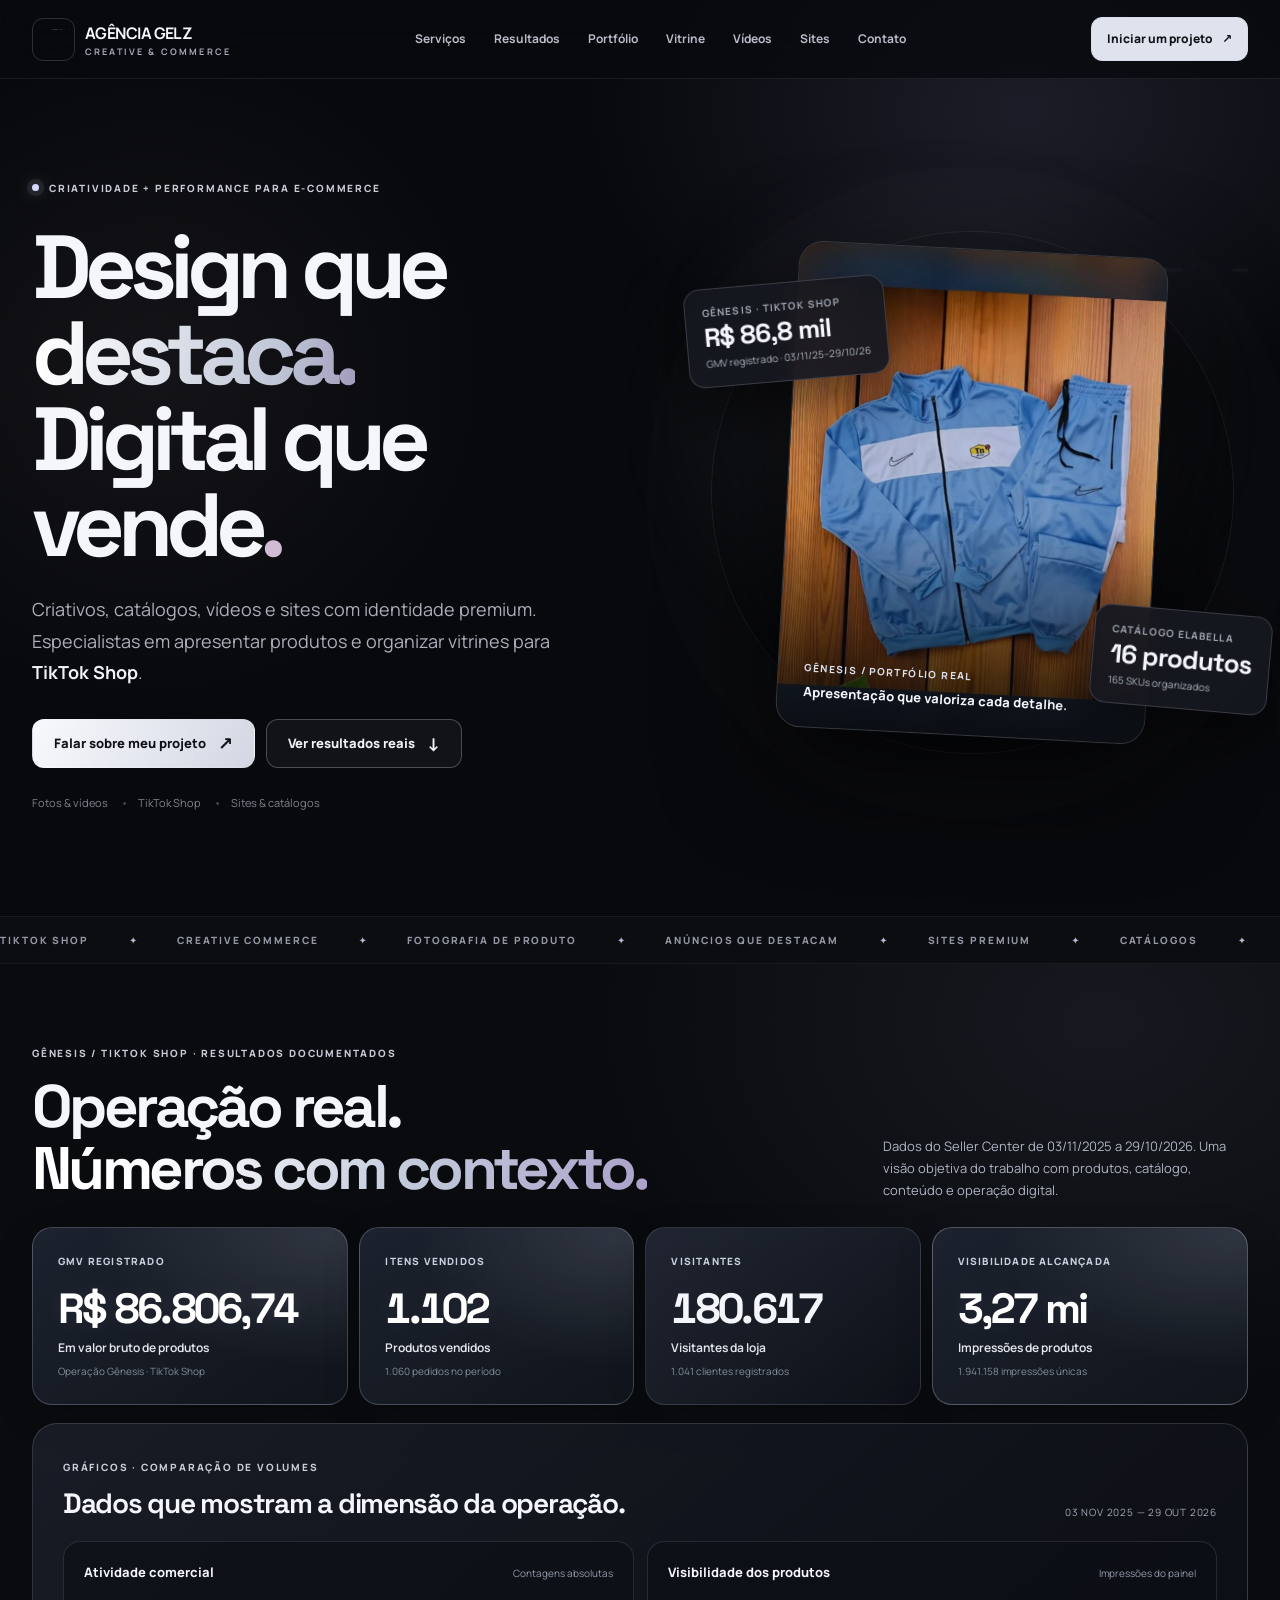
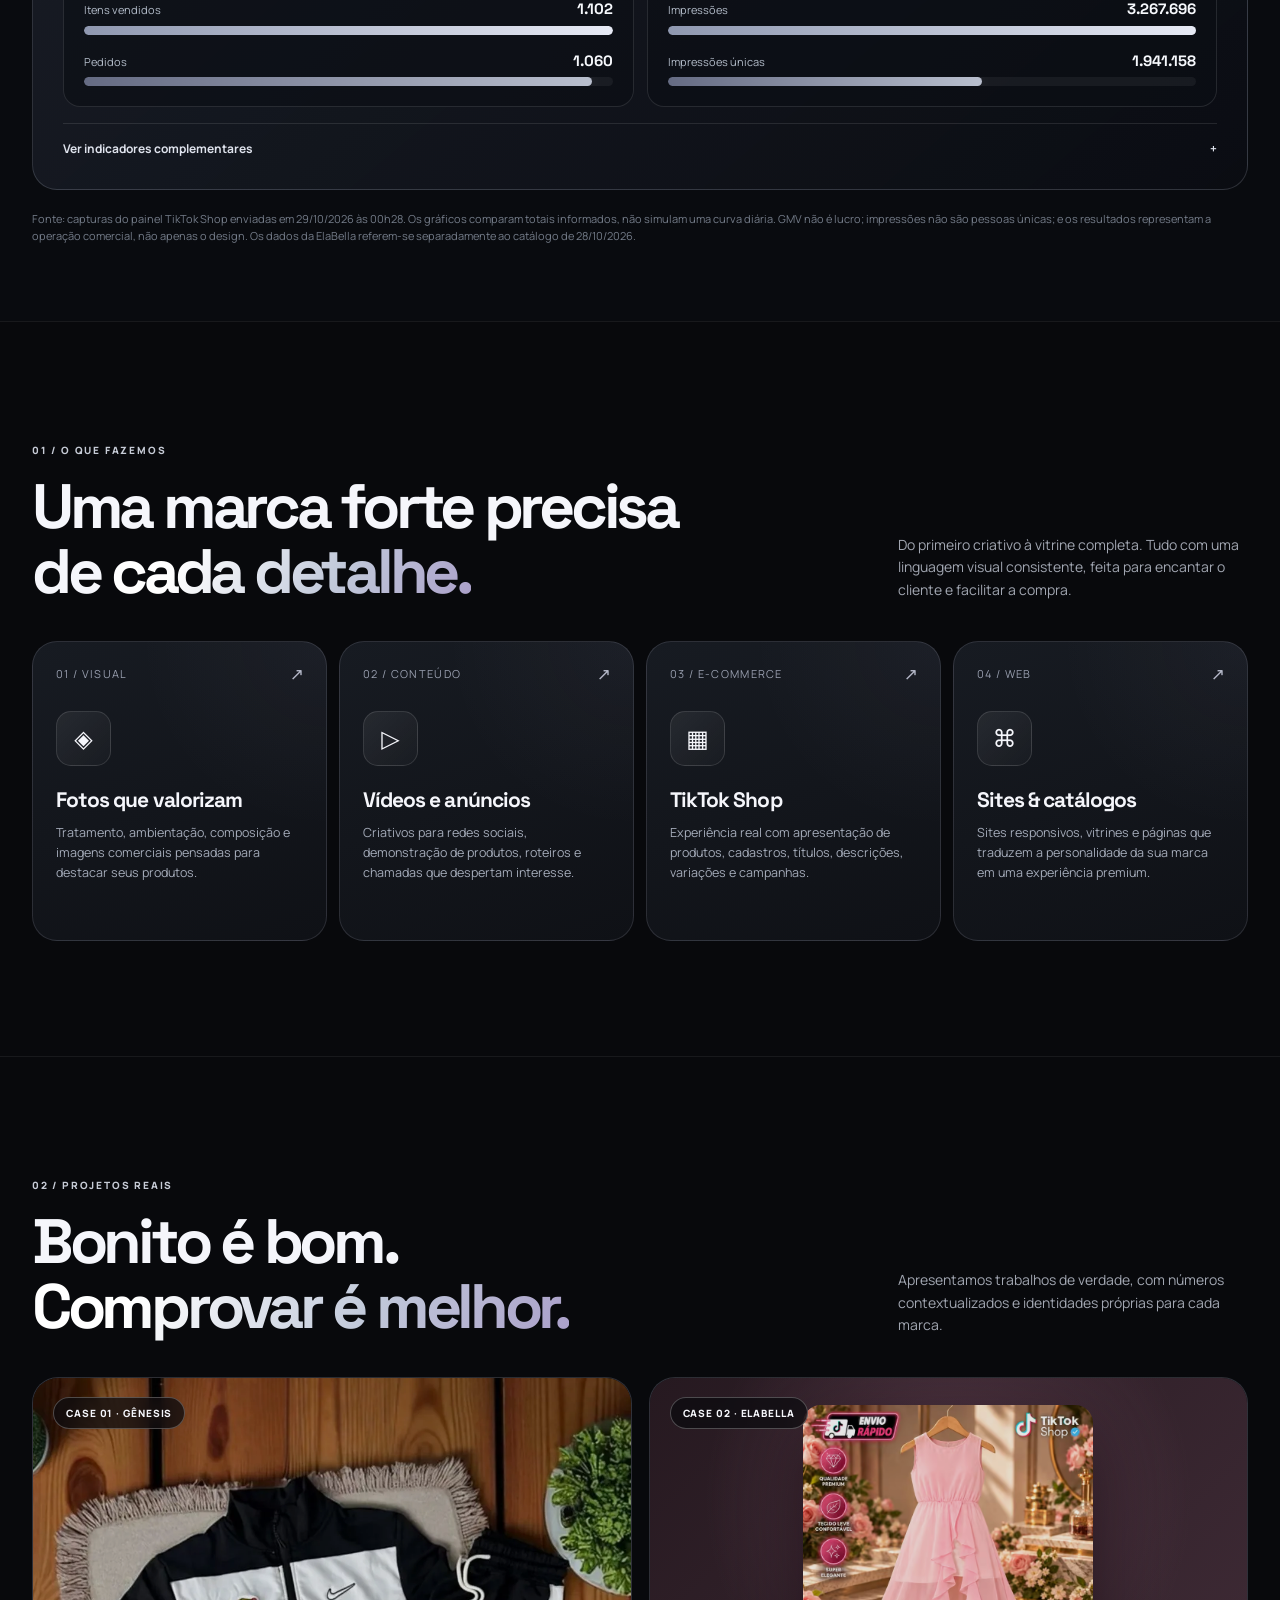
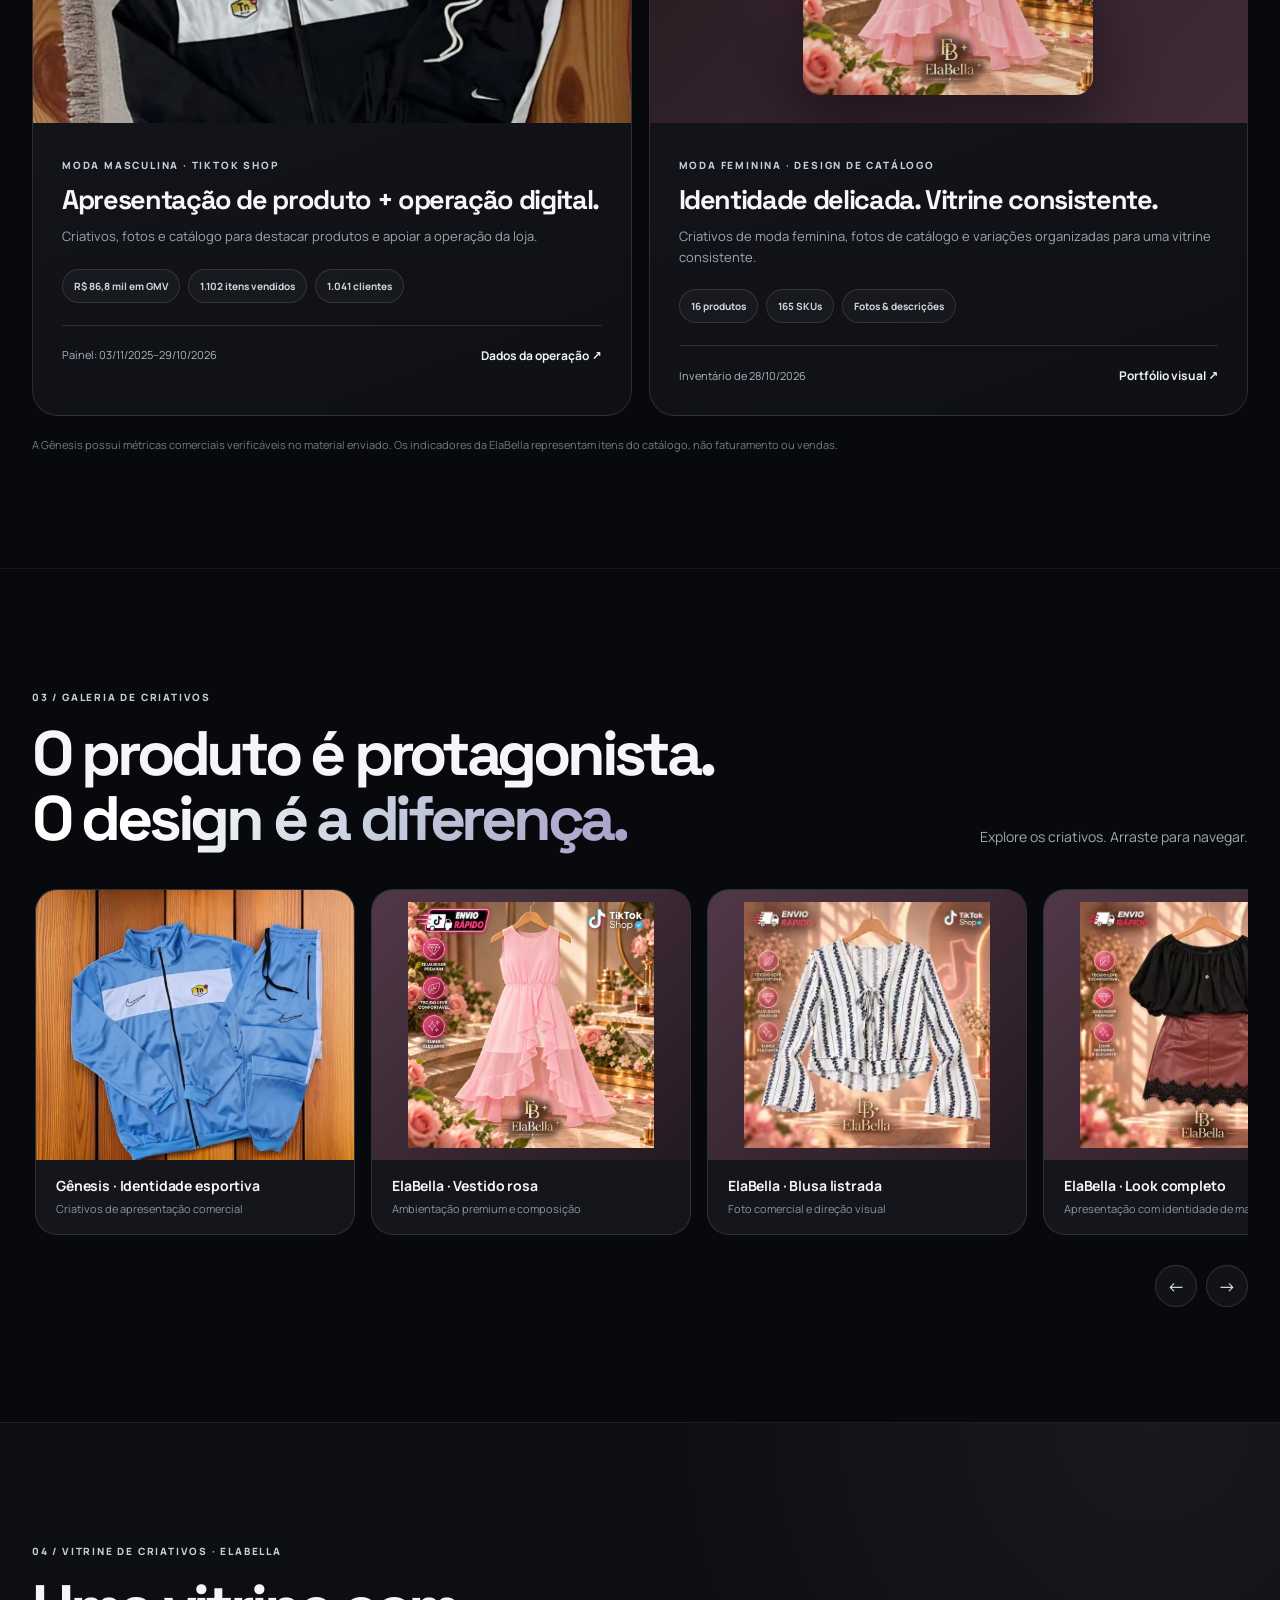
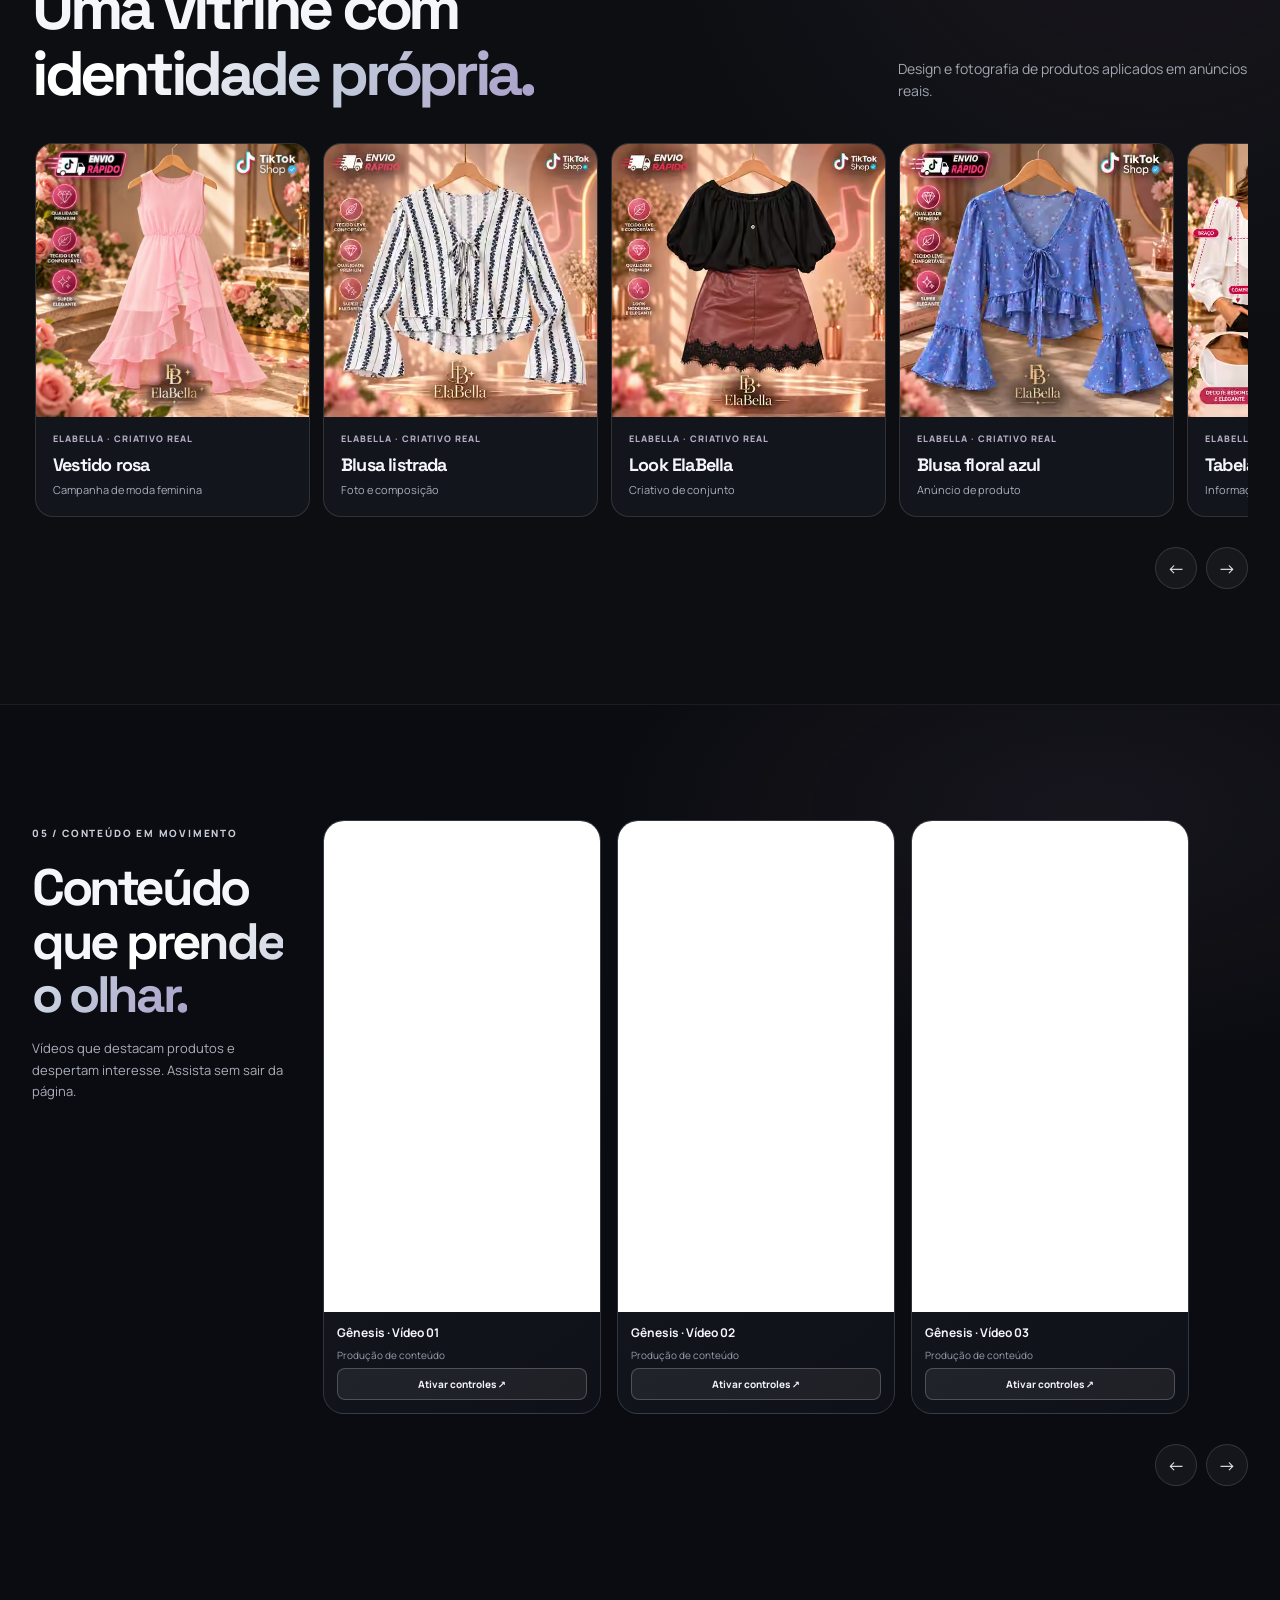
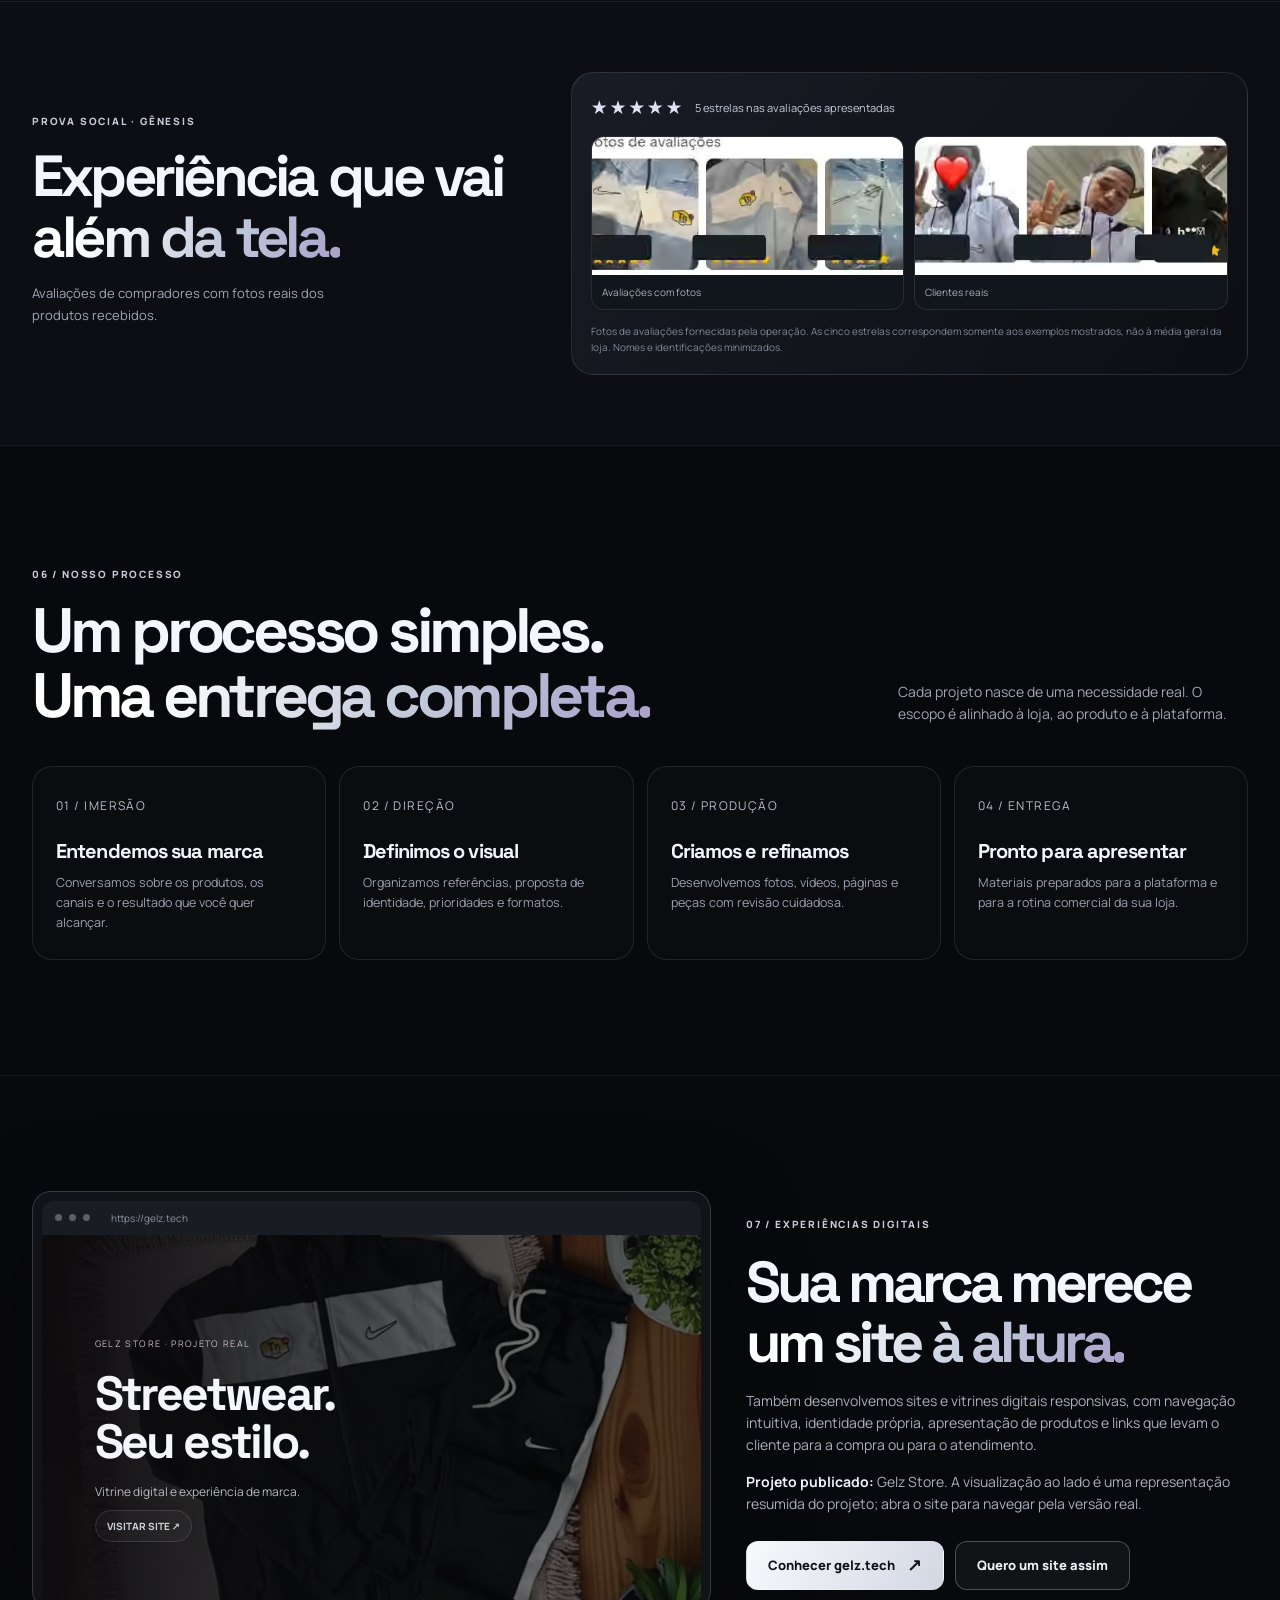
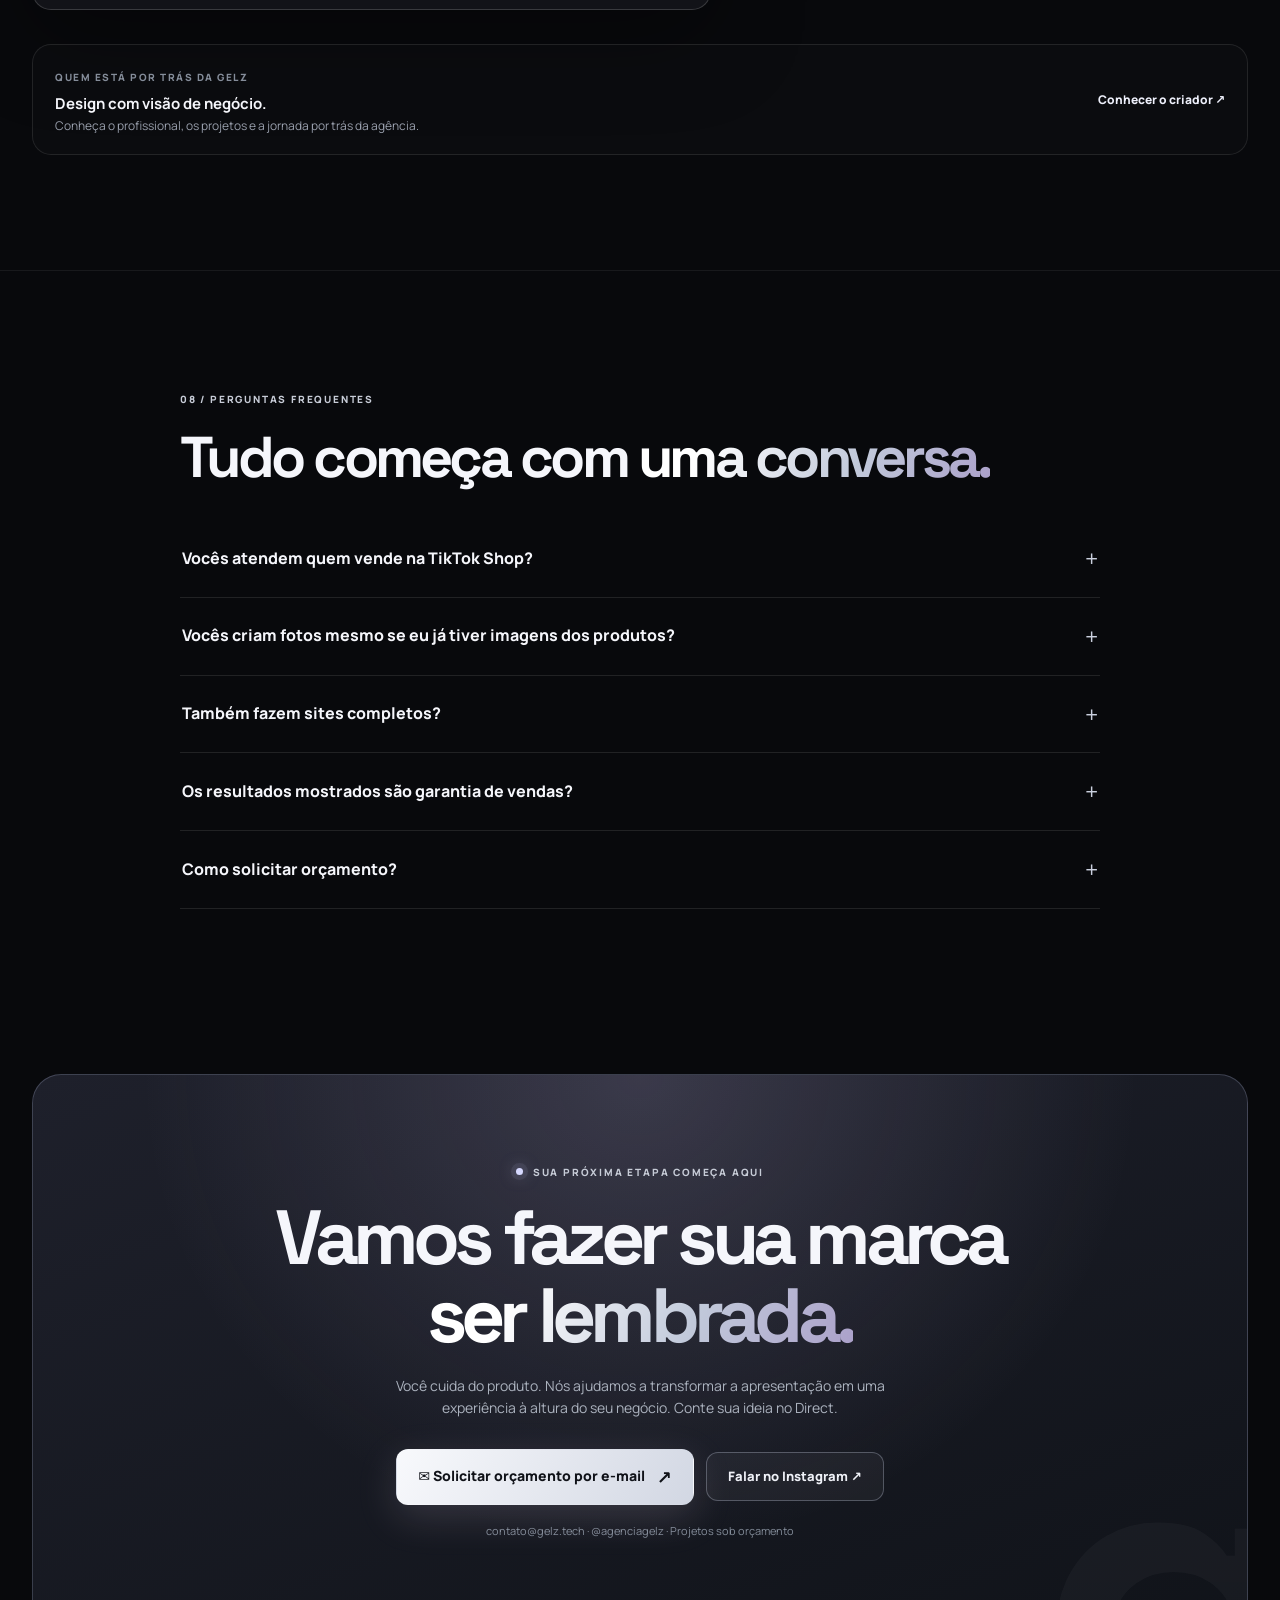
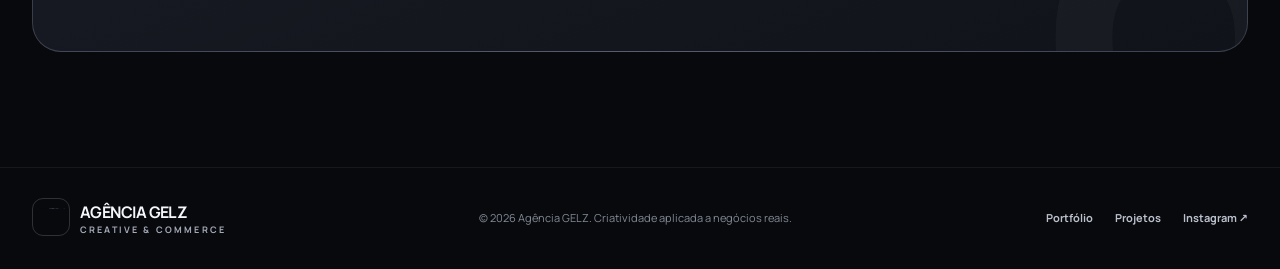
==== commit 707914f9: "Aplica imagens nítidas ElaBella e fotos reais de avaliações na vitrine e portfólio" ====
--- a/index.html
+++ b/index.html
@@ -33,7 +33,7 @@
   <header class="nav-wrap">
     <div class="wrap nav-inner">
       <a class="brand" href="#inicio" aria-label="Agência GELZ — início">
-        <span class="brand-icon"><img src="assets/gelz-icon-white.png" width="43" height="43" alt="Monograma branco original GELZ"></span>
+        <span class="brand-icon"><img src="assets/gelz-logo-transparente.png" width="43" height="43" alt="Monograma branco original GELZ"></span>
         <span><strong>AGÊNCIA GELZ</strong><small>CREATIVE & COMMERCE</small></span>
       </a>
       <nav class="nav-links" id="nav-links" aria-label="Navegação principal">
@@ -64,7 +64,7 @@
         </div>
         <div class="hero-art reveal delay1" aria-label="Exemplo de projeto visual da agência">
           <div class="hero-orb" aria-hidden="true"></div>
-          <img class="hero-watermark" src="assets/gelz-icon-white.png" alt="" aria-hidden="true">
+          <img class="hero-watermark" src="assets/gelz-logo-transparente.png" alt="" aria-hidden="true">
           <div class="hero-product">
             <img src="assets/bestseller-azul.webp" alt="Produto de moda masculina em ensaio comercial de e-commerce" fetchpriority="high">
             <div class="art-caption"><span>GÊNESIS / PORTFÓLIO REAL</span>Apresentação que valoriza cada detalhe.</div>
@@ -149,7 +149,7 @@
             </div>
           </article>
           <article class="case-card reveal delay1">
-            <div class="case-image elabella"><img src="assets/elabella-vitrine.webp" alt="Quatro produtos da vitrine ElaBella: blusa verde, pantalona branca, shorts branco e blusa branca de babados" loading="lazy"><span class="case-stamp">CASE 02 · ELABELLA</span></div>
+            <div class="case-image elabella"><img src="assets/elabella-vestido-rosa.avif" alt="Vestido rosa da ElaBella em cenário floral de produto loading="lazy"><span class="case-stamp">CASE 02 · ELABELLA</span></div>
             <div class="case-body">
               <div class="overline">MODA FEMININA · DESIGN DE CATÁLOGO</div>
               <h3>Identidade delicada. Vitrine consistente.</h3>
@@ -172,10 +172,10 @@
         <div class="rail-wrap reveal">
           <div class="rail" id="portfolio-rail" tabindex="0" aria-label="Carrossel de trabalhos da agência">
             <article class="project-item"><div class="project-photo"><img src="assets/bestseller-azul.webp" alt="Gênesis · Identidade esportiva" loading="lazy" decoding="async"></div><div class="project-meta"><strong>Gênesis · Identidade esportiva</strong><span>Criativos de apresentação comercial</span></div></article>
-            <article class="project-item"><div class="project-photo female"><img src="assets/elabella-vitrine.webp" alt="ElaBella · Vestido rosa" loading="lazy" decoding="async"></div><div class="project-meta"><strong>ElaBella · Vestido rosa</strong><span>Ambientação premium e composição</span></div></article>
-            <article class="project-item"><div class="project-photo female"><img src="assets/elabella-vitrine.webp" alt="ElaBella · Blusa listrada" loading="lazy" decoding="async"></div><div class="project-meta"><strong>ElaBella · Blusa listrada</strong><span>Foto comercial e direção visual</span></div></article>
-            <article class="project-item"><div class="project-photo female"><img src="assets/bestseller-preto.webp" alt="ElaBella · Look completo" loading="lazy" decoding="async"></div><div class="project-meta"><strong>ElaBella · Look completo</strong><span>Apresentação com identidade de marca</span></div></article>
-            <article class="project-item"><div class="project-photo female"><img src="assets/elabella-vitrine.webp" alt="ElaBella · Blusa floral azul" loading="lazy" decoding="async"></div><div class="project-meta"><strong>ElaBella · Blusa floral azul</strong><span>Criativo para vitrine digital</span></div></article>
+            <article class="project-item"><div class="project-photo female"><img src="assets/elabella-vestido-rosa.avif" alt="ElaBella · Vestido rosa" loading="lazy" decoding="async"></div><div class="project-meta"><strong>ElaBella · Vestido rosa</strong><span>Ambientação premium e composição</span></div></article>
+            <article class="project-item"><div class="project-photo female"><img src="assets/elabella-blusa-listrada.avif" alt="ElaBella · Blusa listrada" loading="lazy" decoding="async"></div><div class="project-meta"><strong>ElaBella · Blusa listrada</strong><span>Foto comercial e direção visual</span></div></article>
+            <article class="project-item"><div class="project-photo female"><img src="assets/elabella-look-preto.avif" alt="ElaBella · Look completo" loading="lazy" decoding="async"></div><div class="project-meta"><strong>ElaBella · Look completo</strong><span>Apresentação com identidade de marca</span></div></article>
+            <article class="project-item"><div class="project-photo female"><img src="assets/elabella-blusa-azul.avif" alt="ElaBella · Blusa floral azul" loading="lazy" decoding="async"></div><div class="project-meta"><strong>ElaBella · Blusa floral azul</strong><span>Criativo para vitrine digital</span></div></article>
             <article class="project-item"><div class="project-photo"><img src="assets/running-modelo.webp" alt="Gênesis · Moda masculina" loading="lazy" decoding="async"></div><div class="project-meta"><strong>Gênesis · Moda masculina</strong><span>Campanha de produto em uso</span></div></article>
           </div>
           <div class="rail-actions"><button class="round-btn" type="button" data-target="portfolio-rail" data-direction="-1" aria-label="Ver trabalhos anteriores">←</button><button class="round-btn" type="button" data-target="portfolio-rail" data-direction="1" aria-label="Ver próximos trabalhos">→</button></div>
@@ -191,12 +191,11 @@
       <p>Design e fotografia de produtos aplicados em anúncios reais.</p>
     </div>
     <div class="shop-rail rail reveal" id="shop-rail" tabindex="0" aria-label="Prévia de anúncios ElaBella com imagens em alta qualidade">
-      <article class="shop-card"><div class="shop-photo"><img src="assets/elabella-vitrine.webp" alt="Criativo real ElaBella: Vestido rosa" loading="lazy" decoding="async" fetchpriority="low"></div><div class="shop-info"><span class="shop-kicker">ELABELLA · CRIATIVO REAL</span><h3>Vestido rosa</h3><p>Campanha de moda feminina</p></div></article>
-      <article class="shop-card"><div class="shop-photo"><img src="assets/elabella-vitrine.webp" alt="Criativo real ElaBella: Blusa listrada" loading="lazy" decoding="async" ></div><div class="shop-info"><span class="shop-kicker">ELABELLA · CRIATIVO REAL</span><h3>Blusa listrada</h3><p>Foto e composição</p></div></article>
-      <article class="shop-card"><div class="shop-photo"><img src="assets/bestseller-preto.webp" alt="Criativo real ElaBella: Look ElaBella" loading="lazy" decoding="async" ></div><div class="shop-info"><span class="shop-kicker">ELABELLA · CRIATIVO REAL</span><h3>Look ElaBella</h3><p>Criativo de conjunto</p></div></article>
-      <article class="shop-card"><div class="shop-photo"><img src="assets/elabella-vitrine.webp" alt="Criativo real ElaBella: Blusa floral azul" loading="lazy" decoding="async" ></div><div class="shop-info"><span class="shop-kicker">ELABELLA · CRIATIVO REAL</span><h3>Blusa floral azul</h3><p>Anúncio de produto</p></div></article>
-      <article class="shop-card"><div class="shop-photo"><img src="assets/elabella-vitrine.webp" alt="Criativo real ElaBella: Tabela de medidas" loading="lazy" decoding="async" ></div><div class="shop-info"><span class="shop-kicker">ELABELLA · CRIATIVO REAL</span><h3>Tabela de medidas</h3><p>Informação visual que orienta</p></div></article>
-      <article class="shop-card"><div class="shop-photo"><img src="assets/elabella-vitrine.webp" alt="Criativo real ElaBella: Detalhes da coleção" loading="lazy" decoding="async" ></div><div class="shop-info"><span class="shop-kicker">ELABELLA · CRIATIVO REAL</span><h3>Detalhes da coleção</h3><p>Apresentação do catálogo</p></div></article>
+      <article class="shop-card"><div class="shop-photo"><img src="assets/elabella-vestido-rosa.avif" alt="Criativo real ElaBella: Vestido rosa" loading="lazy" decoding="async" fetchpriority="low"></div><div class="shop-info"><span class="shop-kicker">ELABELLA · CRIATIVO REAL</span><h3>Vestido rosa</h3><p>Campanha de moda feminina</p></div></article>
+      <article class="shop-card"><div class="shop-photo"><img src="assets/elabella-blusa-listrada.avif" alt="Criativo real ElaBella: Blusa listrada" loading="lazy" decoding="async" ></div><div class="shop-info"><span class="shop-kicker">ELABELLA · CRIATIVO REAL</span><h3>Blusa listrada</h3><p>Foto e composição</p></div></article>
+      <article class="shop-card"><div class="shop-photo"><img src="assets/elabella-look-preto.avif" alt="Criativo real ElaBella: Look ElaBella" loading="lazy" decoding="async" ></div><div class="shop-info"><span class="shop-kicker">ELABELLA · CRIATIVO REAL</span><h3>Look ElaBella</h3><p>Criativo de conjunto</p></div></article>
+      <article class="shop-card"><div class="shop-photo"><img src="assets/elabella-blusa-azul.avif" alt="Criativo real ElaBella: Blusa floral azul" loading="lazy" decoding="async" ></div><div class="shop-info"><span class="shop-kicker">ELABELLA · CRIATIVO REAL</span><h3>Blusa floral azul</h3><p>Anúncio de produto</p></div></article>
+      <article class="shop-card"><div class="shop-photo"><img src="assets/elabella-tabela-medidas.avif" alt="Criativo real ElaBella: Tabela de medidas" loading="lazy" decoding="async" ></div><div class="shop-info"><span class="shop-kicker">ELABELLA · CRIATIVO REAL</span><h3>Tabela de medidas</h3><p>Informação visual que orienta</p></div></article>
     </div>
     <div class="rail-actions"><button class="round-btn" type="button" data-target="shop-rail" data-direction="-1" aria-label="Produto anterior">←</button><button class="round-btn" type="button" data-target="shop-rail" data-direction="1" aria-label="Próximo produto">→</button></div>
     
@@ -217,14 +216,14 @@
     </section>
     <section class="section social-section" id="avaliacoes" aria-labelledby="social-title">
       <div class="wrap social-layout">
-        <div class="social-copy reveal"><span class="overline">PROVA SOCIAL · GÊNESIS</span><h2 id="social-title">Experiência que vai <span class="title-glow">além da tela.</span></h2><p>Exemplos do catálogo Gênesis. As avaliações de compradores serão exibidas quando as capturas estiverem publicadas.</p></div>
+        <div class="social-copy reveal"><span class="overline">PROVA SOCIAL · GÊNESIS</span><h2 id="social-title">Experiência que vai <span class="title-glow">além da tela.</span></h2><p>Avaliações de compradores com fotos reais dos produtos recebidos.</p></div>
         <div class="social-board reveal delay1">
-          <div class="social-top"><span class="social-star" aria-hidden="true">✦ ✦ ✦</span><span>Produtos e conteúdo comercial</span></div>
+          <div class="social-top"><span class="social-star" aria-hidden="true">★★★★★</span><span>5 estrelas nas avaliações apresentadas</span></div>
           <div class="social-photos">
-            <figure><img src="assets/bestseller-azul.webp" loading="lazy" alt="Fotos de produtos recebidos em avaliações de compradores"><figcaption>Fotos recebidas</figcaption></figure>
-            <figure><img src="assets/running-modelo.webp" loading="lazy" alt="Fotografias de compradores usando produtos da Gênesis"><figcaption>Experiência real</figcaption></figure>
-          </div>
-          <p class="social-note">Galeria de produtos da operação Gênesis. As capturas de avaliações enviadas ainda não foram incorporadas.</p>
+            <figure><img src="assets/avaliacoes-produto-1.avif" loading="lazy" alt="Três avaliações com cinco estrelas e fotos de produtos recebidos"><figcaption>Avaliações com fotos</figcaption></figure>
+            <figure><img src="assets/avaliacoes-produto-2.avif" loading="lazy" alt="Três avaliações com cinco estrelas e fotos de clientes com seus produtos"><figcaption>Clientes reais</figcaption></figure>
+          </div>
+          <p class="social-note">Fotos de avaliações fornecidas pela operação. As cinco estrelas correspondem somente aos exemplos mostrados, não à média geral da loja. Nomes e identificações minimizados.</p>
         </div>
       </div>
     </section>
@@ -292,7 +291,7 @@
 
   <footer class="footer">
     <div class="wrap footer-inner">
-      <a class="brand" href="#inicio"><span class="brand-icon"><img src="assets/gelz-icon-white.png" width="38" height="38" loading="lazy" alt=""></span><span><strong>AGÊNCIA GELZ</strong><small>CREATIVE & COMMERCE</small></span></a>
+      <a class="brand" href="#inicio"><span class="brand-icon"><img src="assets/gelz-logo-transparente.png" width="38" height="38" loading="lazy" alt=""></span><span><strong>AGÊNCIA GELZ</strong><small>CREATIVE & COMMERCE</small></span></a>
       <p>© <span id="year">2026</span> Agência GELZ. Criatividade aplicada a negócios reais.</p>
       <div class="footer-links"><a href="#portfolio">Portfólio</a><a href="https://gelz.tech/" target="_blank" rel="noopener noreferrer">Projetos</a><a href="https://www.instagram.com/agenciagelz/" target="_blank" rel="noopener noreferrer">Instagram ↗</a></div>
     </div>
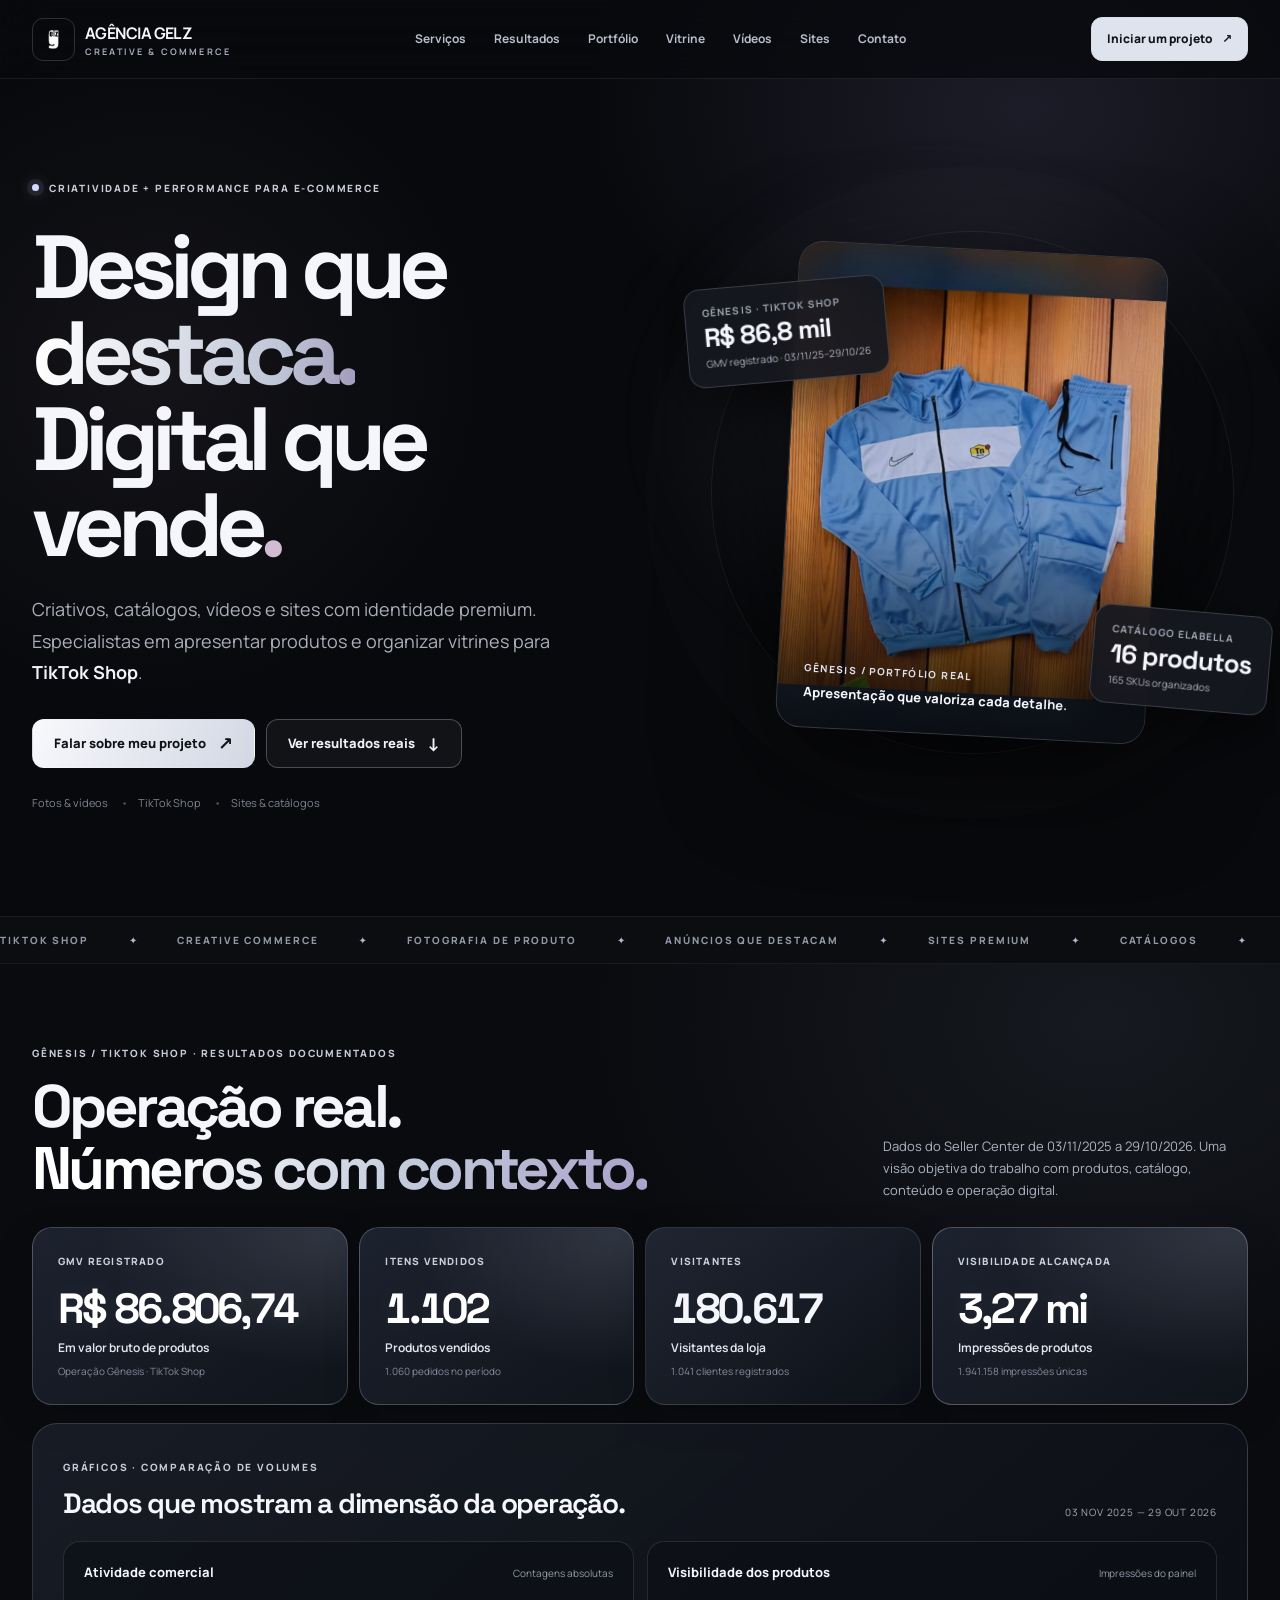
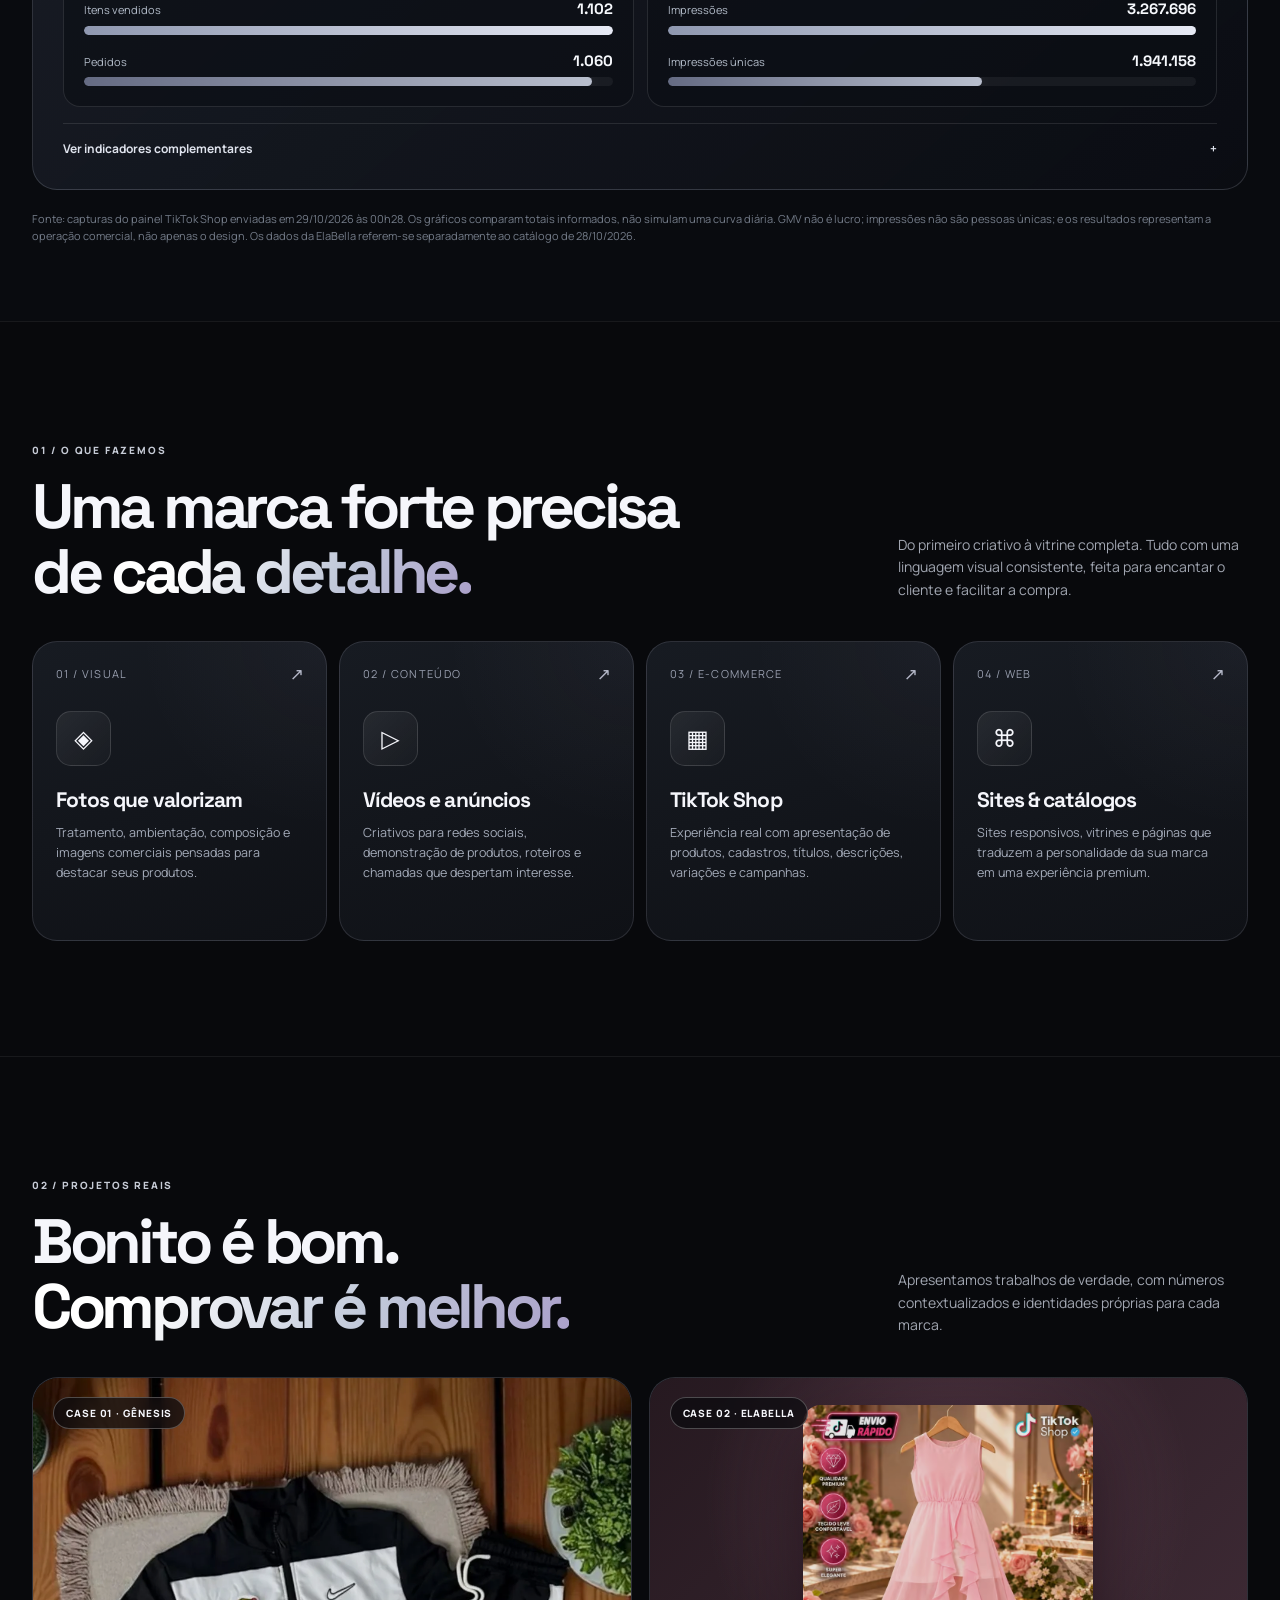
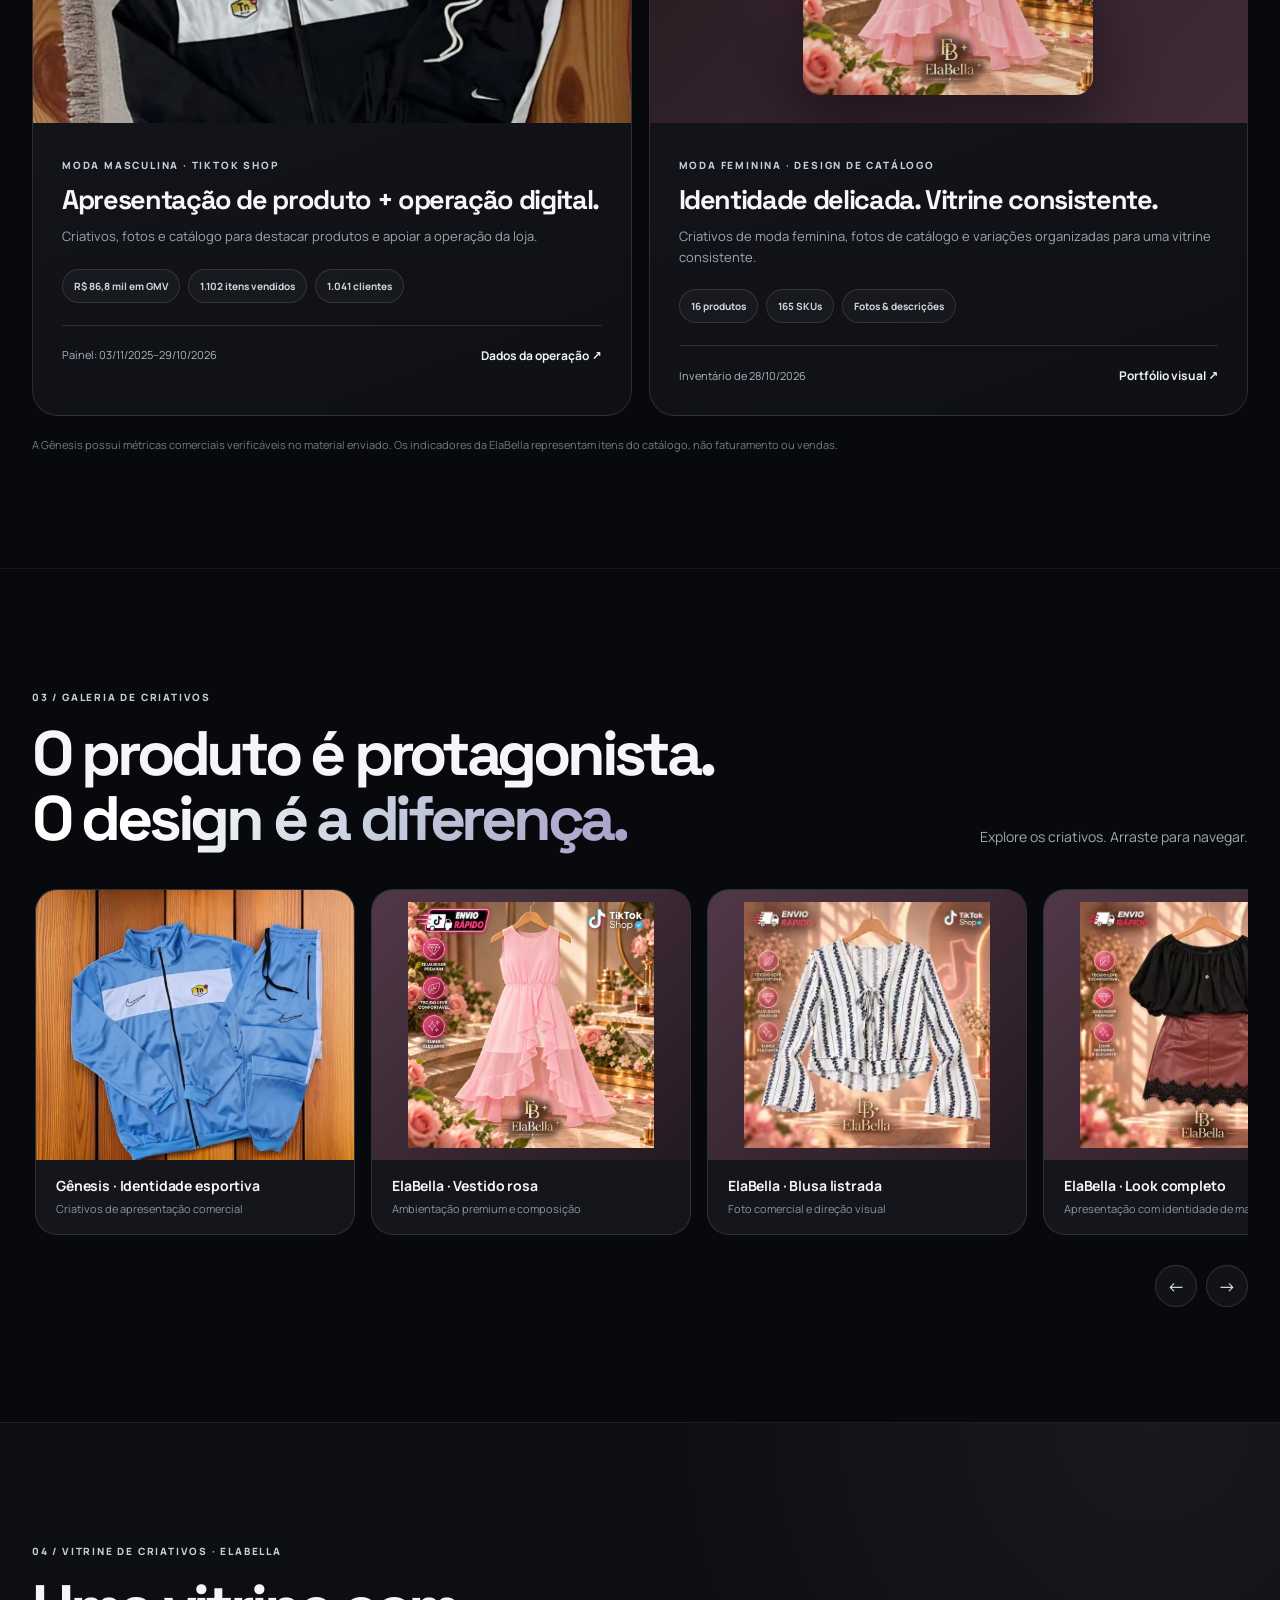
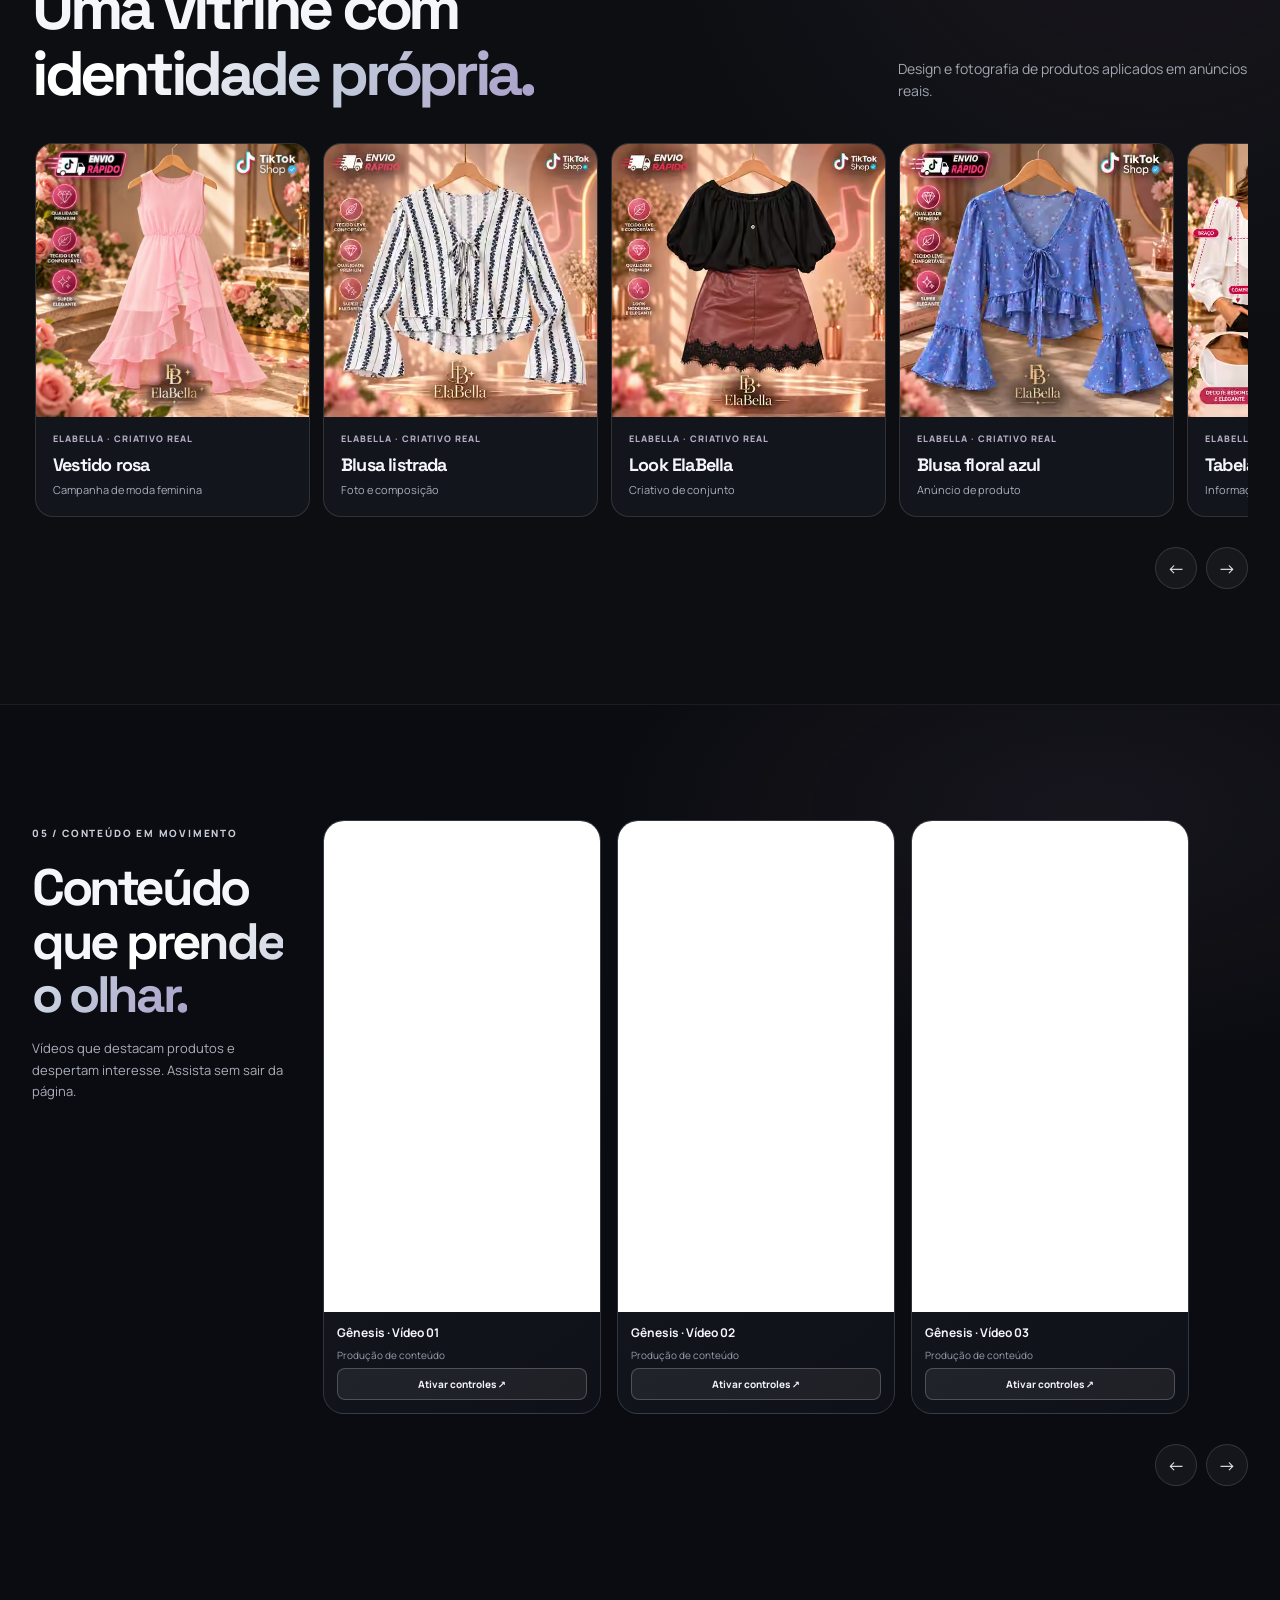
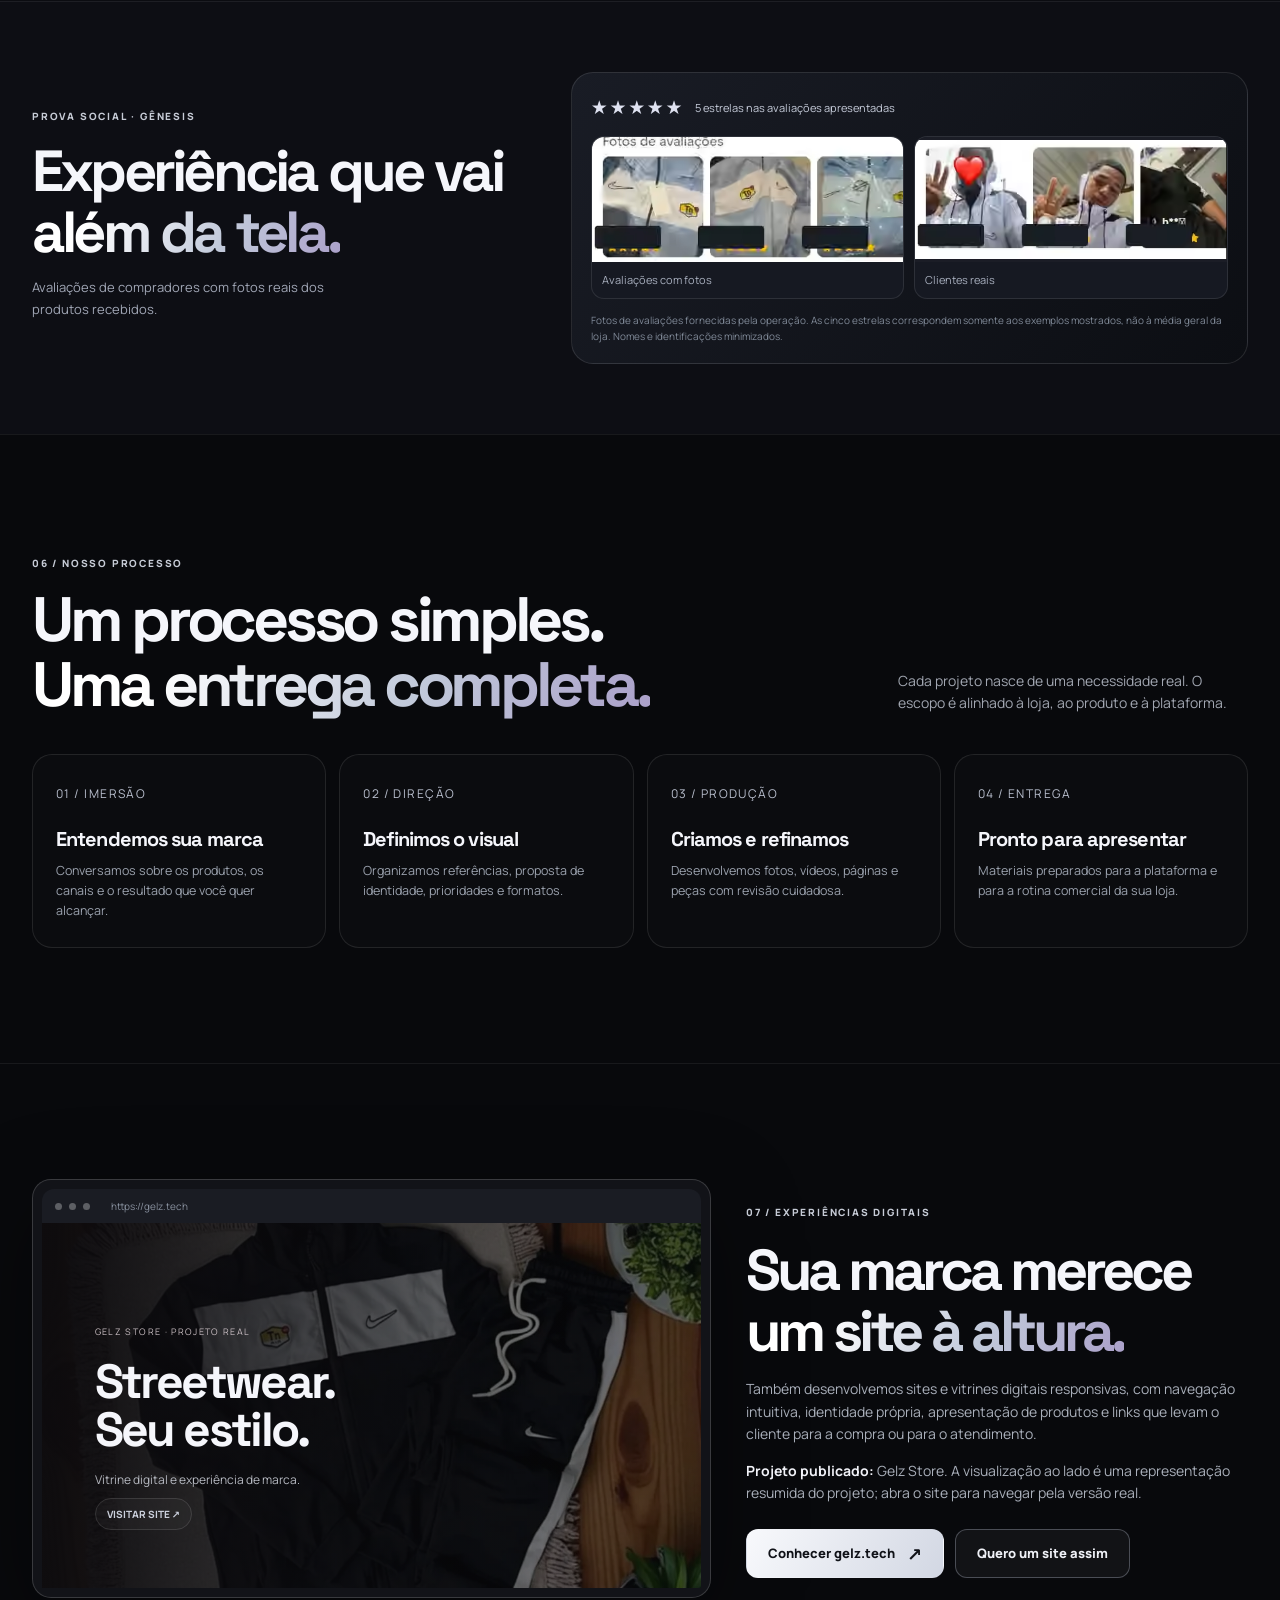
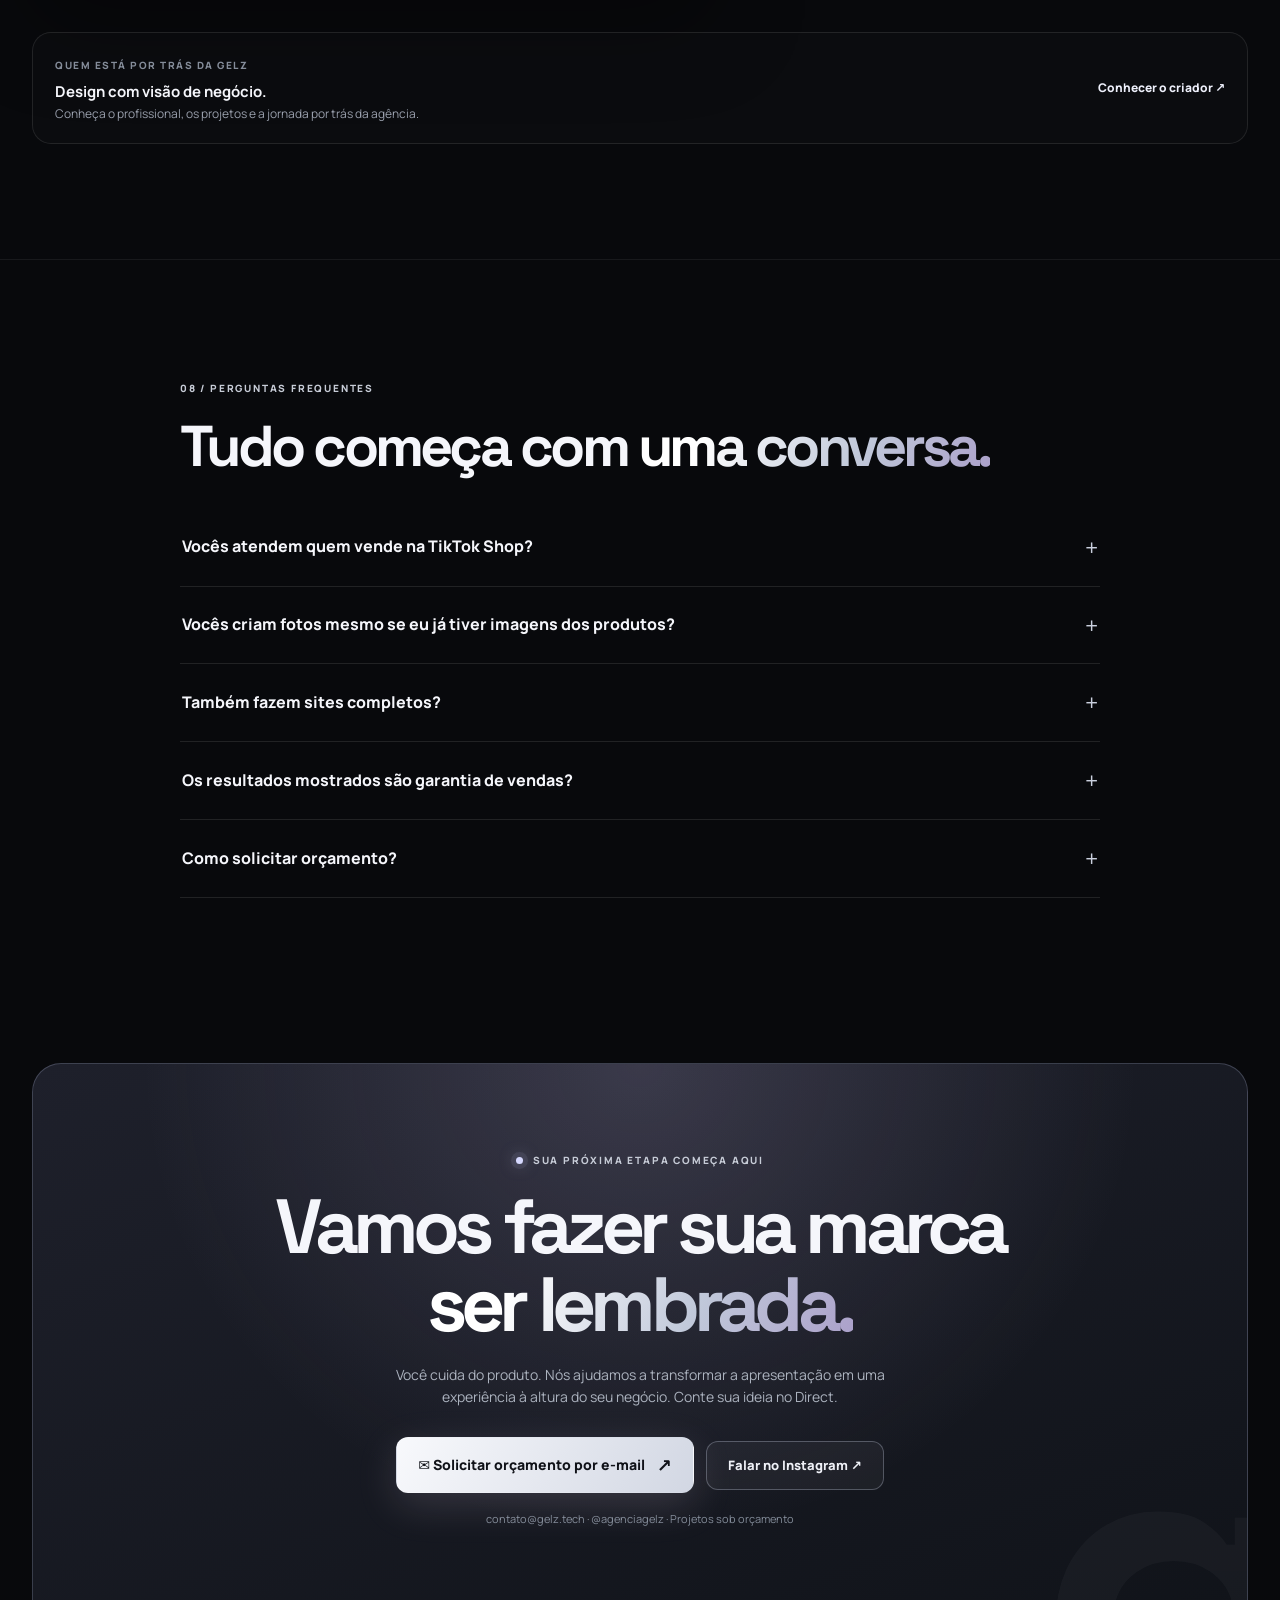
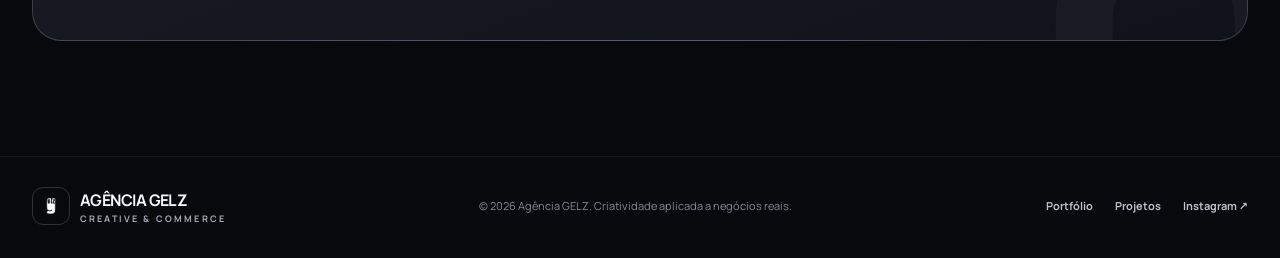
==== commit 0e7126c5: "Corrige atributo alt da foto de destaque ElaBella" ====
--- a/index.html
+++ b/index.html
@@ -149,7 +149,7 @@
             </div>
           </article>
           <article class="case-card reveal delay1">
-            <div class="case-image elabella"><img src="assets/elabella-vestido-rosa.avif" alt="Vestido rosa da ElaBella em cenário floral de produto loading="lazy"><span class="case-stamp">CASE 02 · ELABELLA</span></div>
+            <div class="case-image elabella"><img src="assets/elabella-vestido-rosa.avif" alt="Vestido rosa da ElaBella em cenário floral de produto" loading="lazy"><span class="case-stamp">CASE 02 · ELABELLA</span></div>
             <div class="case-body">
               <div class="overline">MODA FEMININA · DESIGN DE CATÁLOGO</div>
               <h3>Identidade delicada. Vitrine consistente.</h3>
--- a/style.css
+++ b/style.css
@@ -344,3 +344,11 @@
 @media(max-width:680px){.proof{padding:48px 0}.proof-grid{gap:9px}.proof .stat{padding:15px 12px;min-height:151px}.proof .stat strong{font-size:clamp(23px,6.2vw,34px);overflow-wrap:anywhere}.proof .stat p{font-size:11px}.proof .stat small{font-size:9px}.proof .stat .overline{font-size:9px}.proof .stat-featured{border-color:#d6dff542}.proof-header{margin-bottom:18px}.shop-card{flex-basis:min(69vw,275px)}.video-card{flex-basis:min(75vw,295px)}.social-section{padding:45px 0}.social-board{padding:12px}.social-top{font-size:10px}.social-photos{gap:7px}.social-photos img{aspect-ratio:1.7}}
 @media(max-width:380px){.proof .stat strong{font-size:clamp(21px,6.5vw,29px)}}
 @media(prefers-reduced-motion:reduce){.chart-track span{transition:none!important;transform:none!important}.proof .stat,.social-board,.shop-photo img{transition:none!important}}
+
+/* Avaliações reais: não cortar fotos nem nomes e preservar legibilidade no mobile */
+.social-photos img{width:100%;height:auto;aspect-ratio:2.48;object-fit:contain;object-position:center;background:#1b1d26}
+.social-photos figure{background:#161922}
+.social-photos figcaption{font-size:11px}
+@media(max-width:680px){.social-photos{grid-template-columns:1fr;gap:12px}.social-photos img{aspect-ratio:2.48}.social-copy h2{font-size:clamp(32px,9vw,44px)}}
+/* Logomarca original transparente, em seu enquadramento completo */
+.brand-icon img,.footer .brand-icon img{object-fit:contain!important;transform:none!important;max-width:100%!important;background:transparent!important}
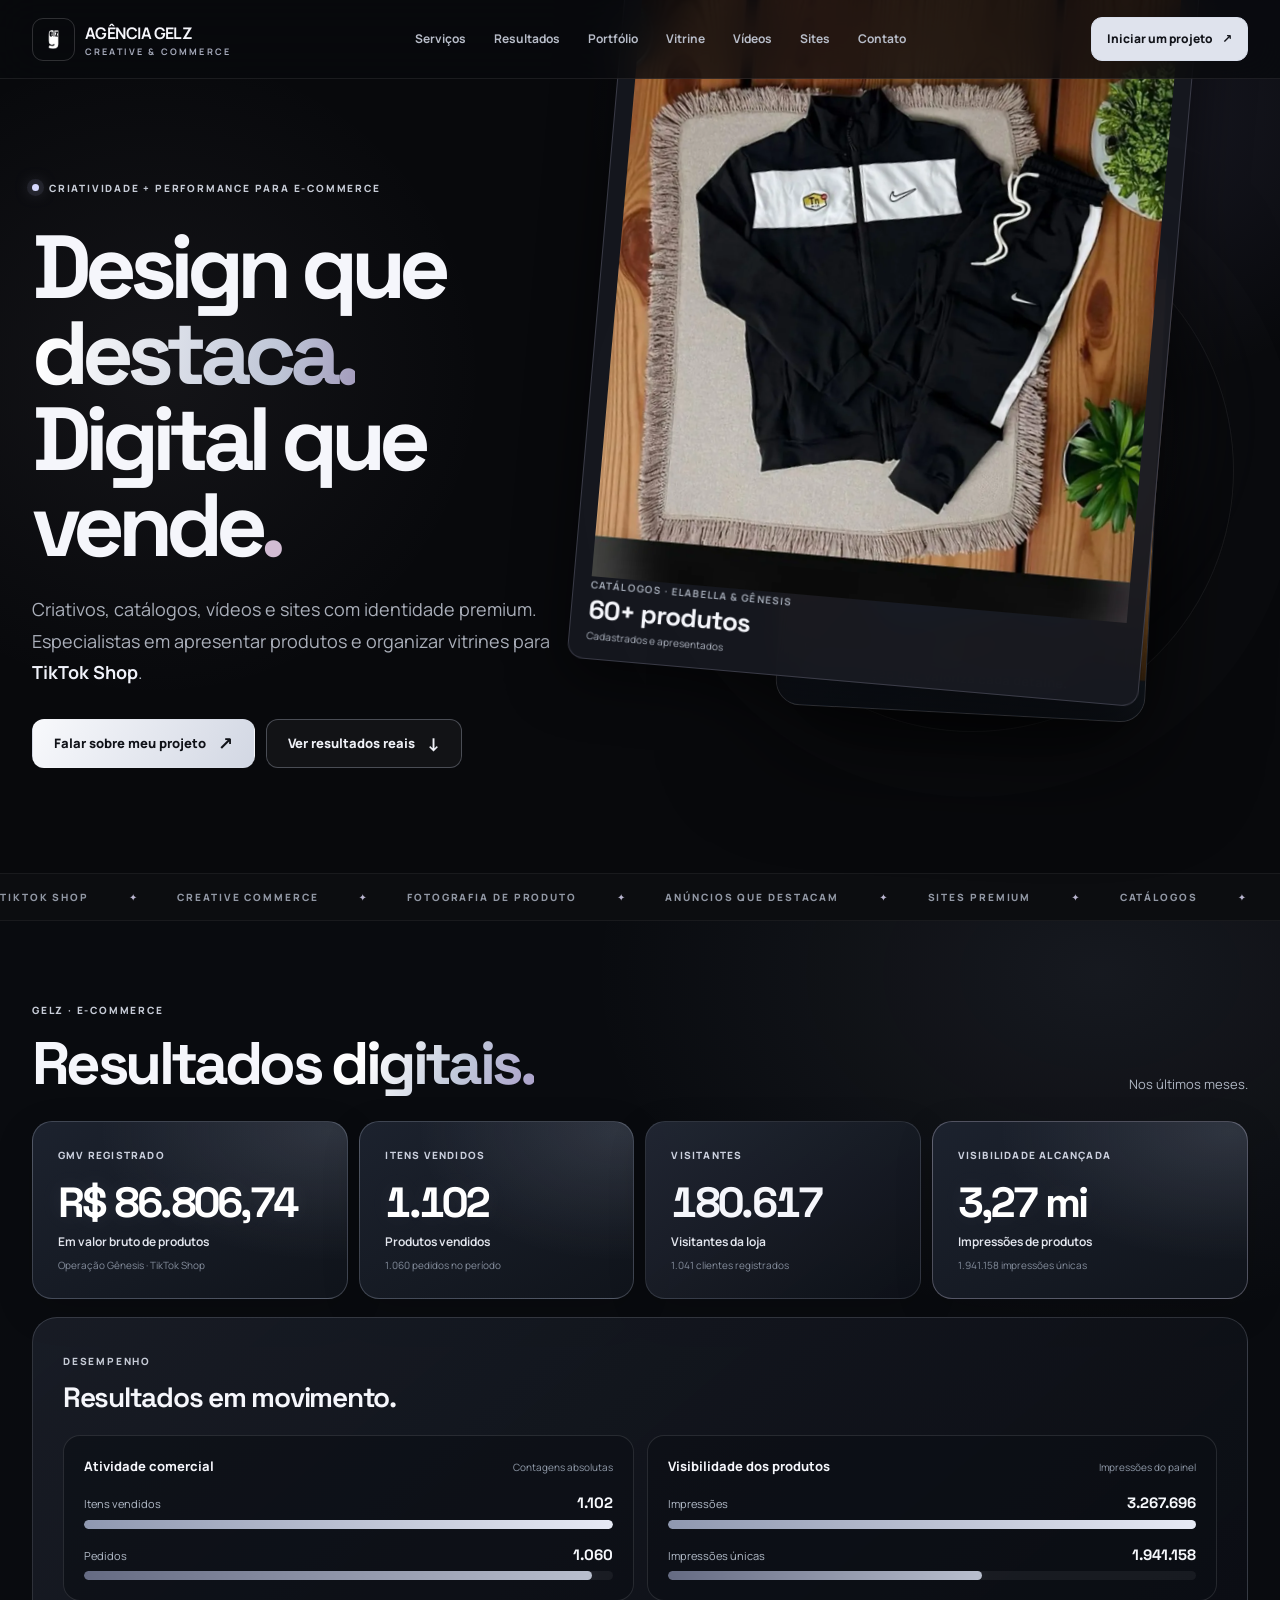
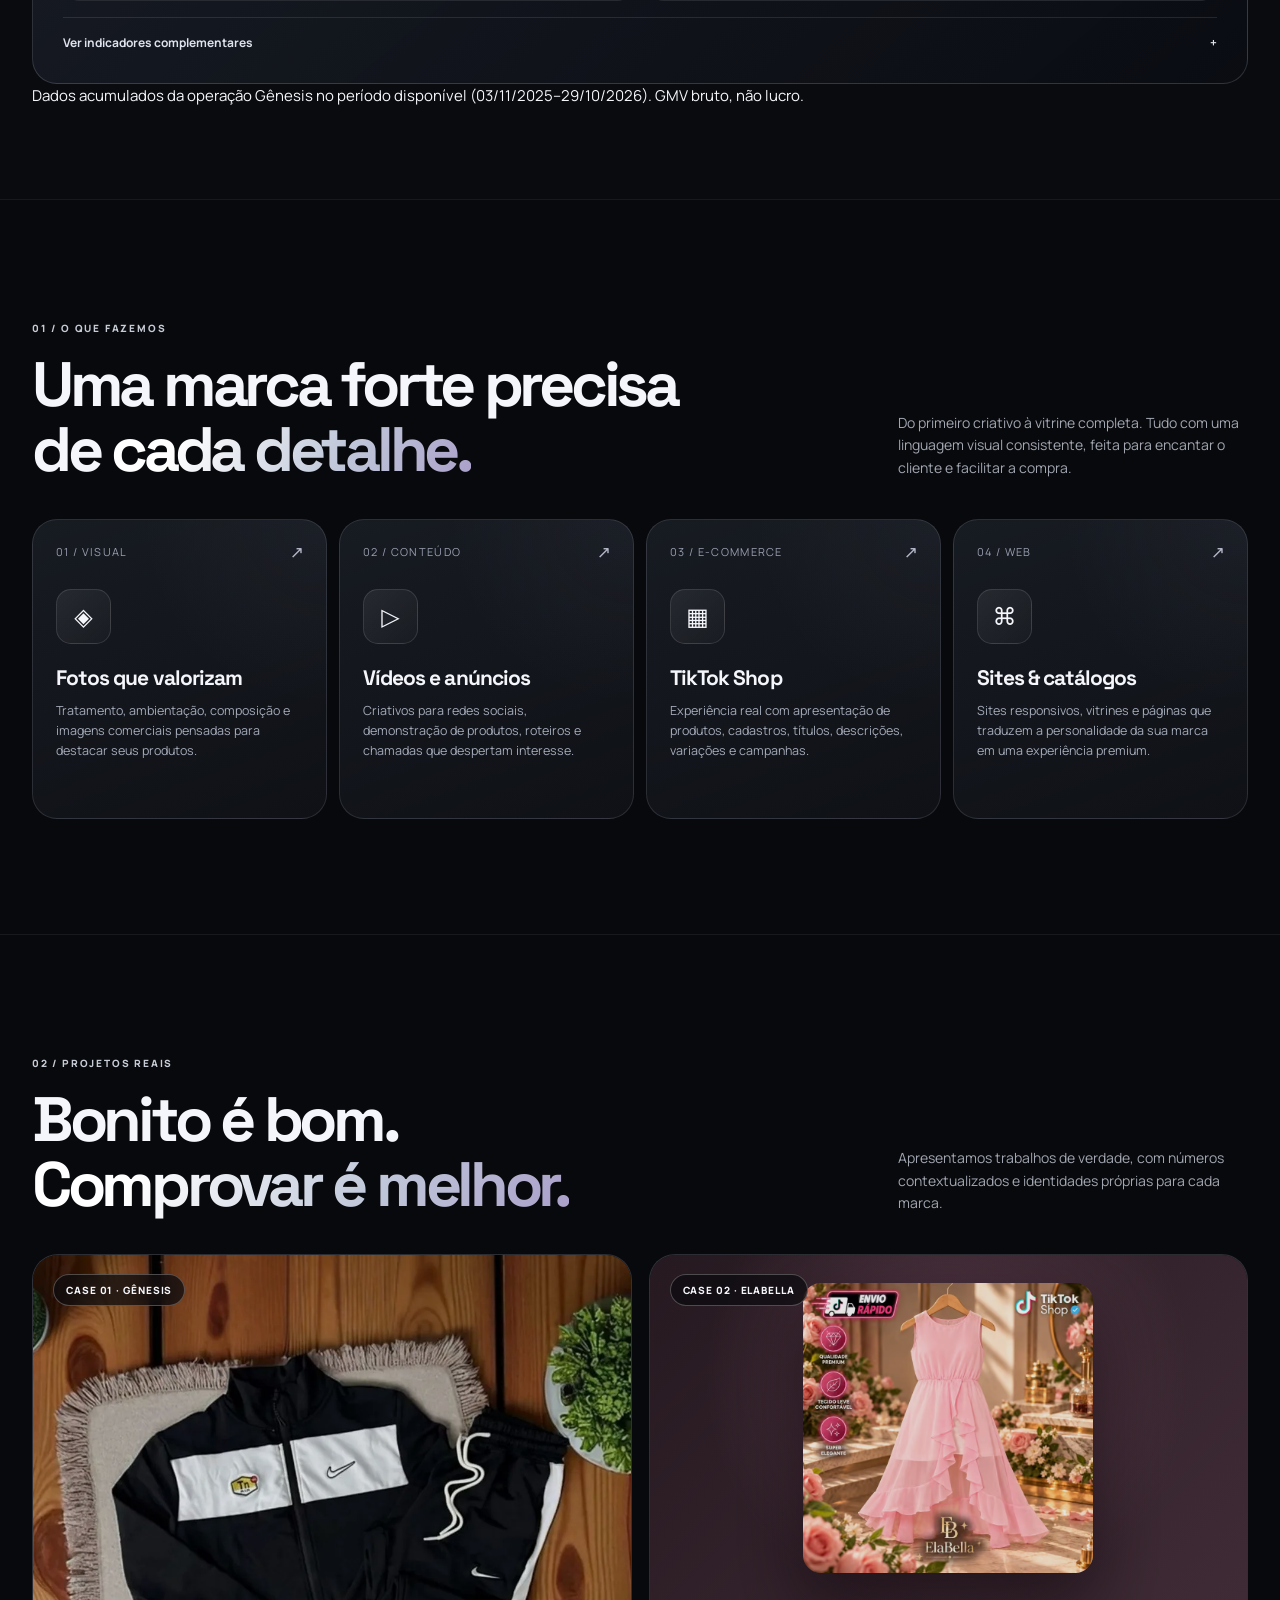
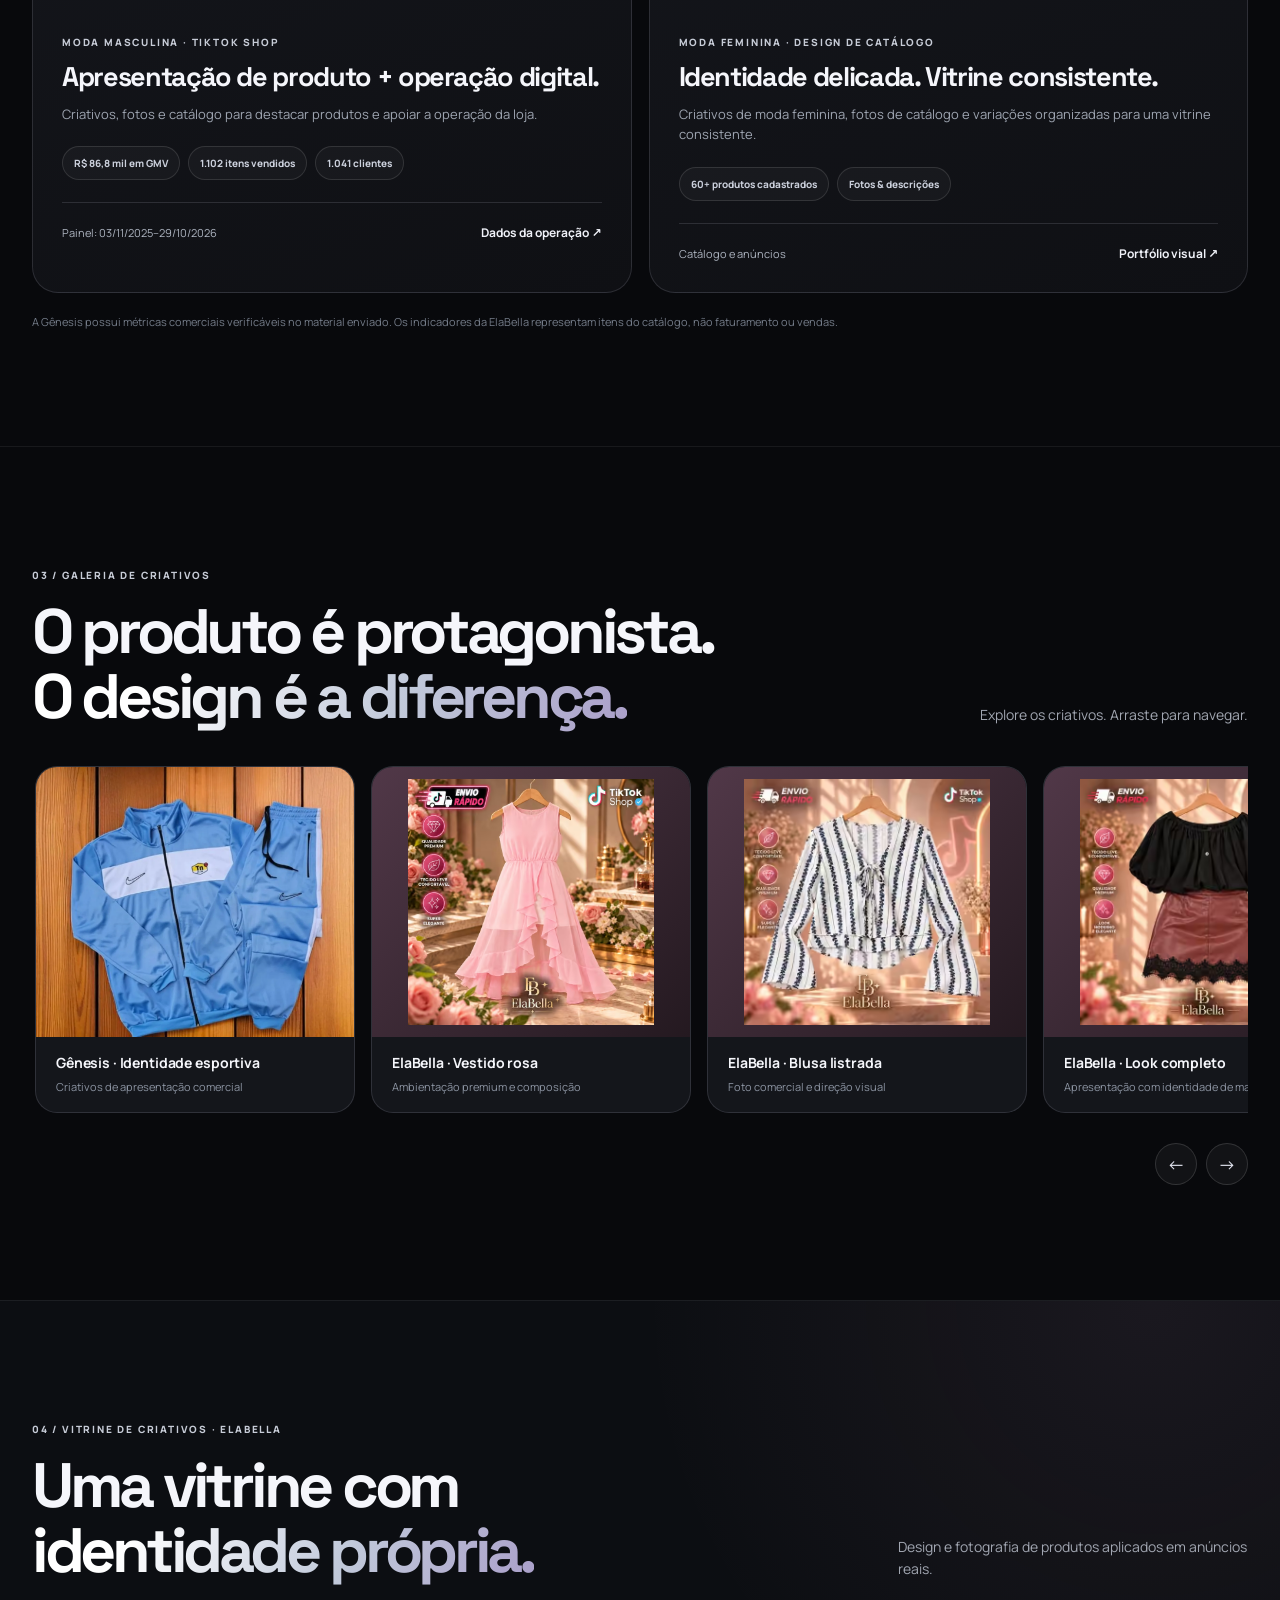
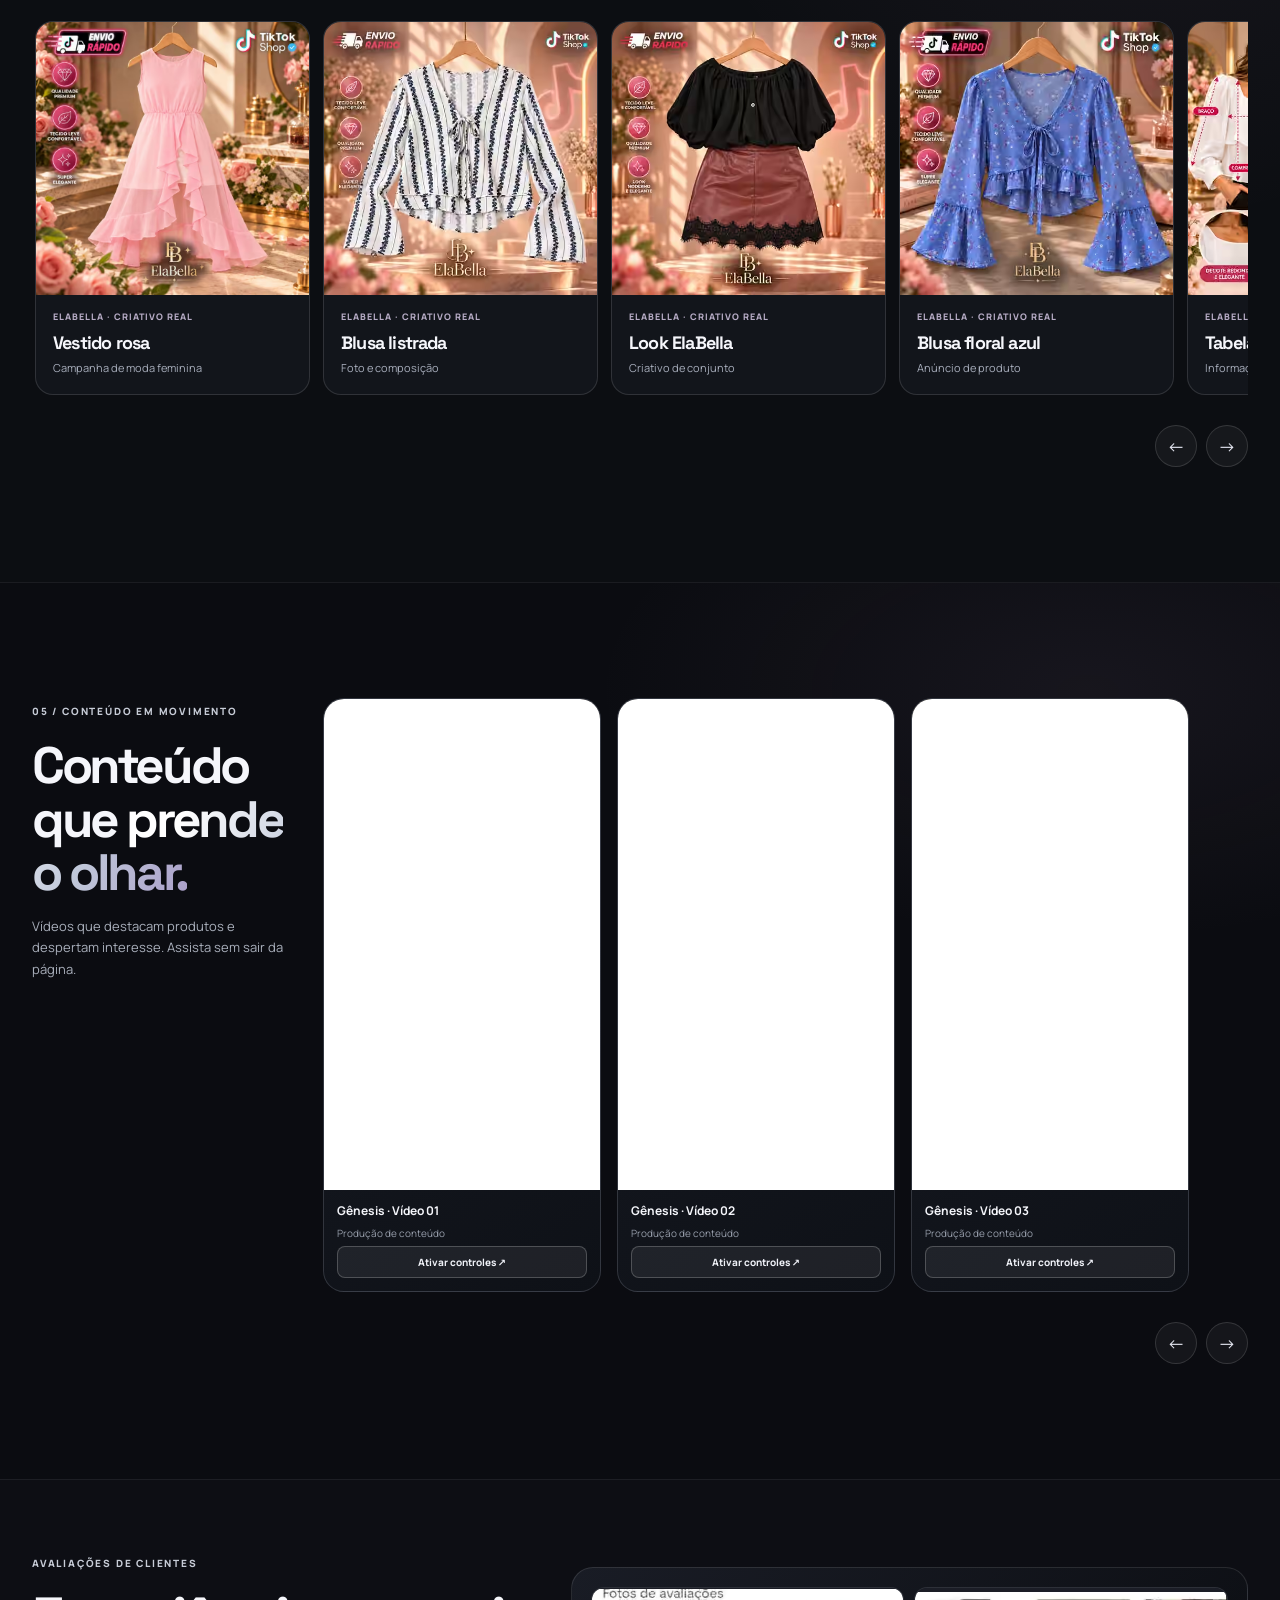
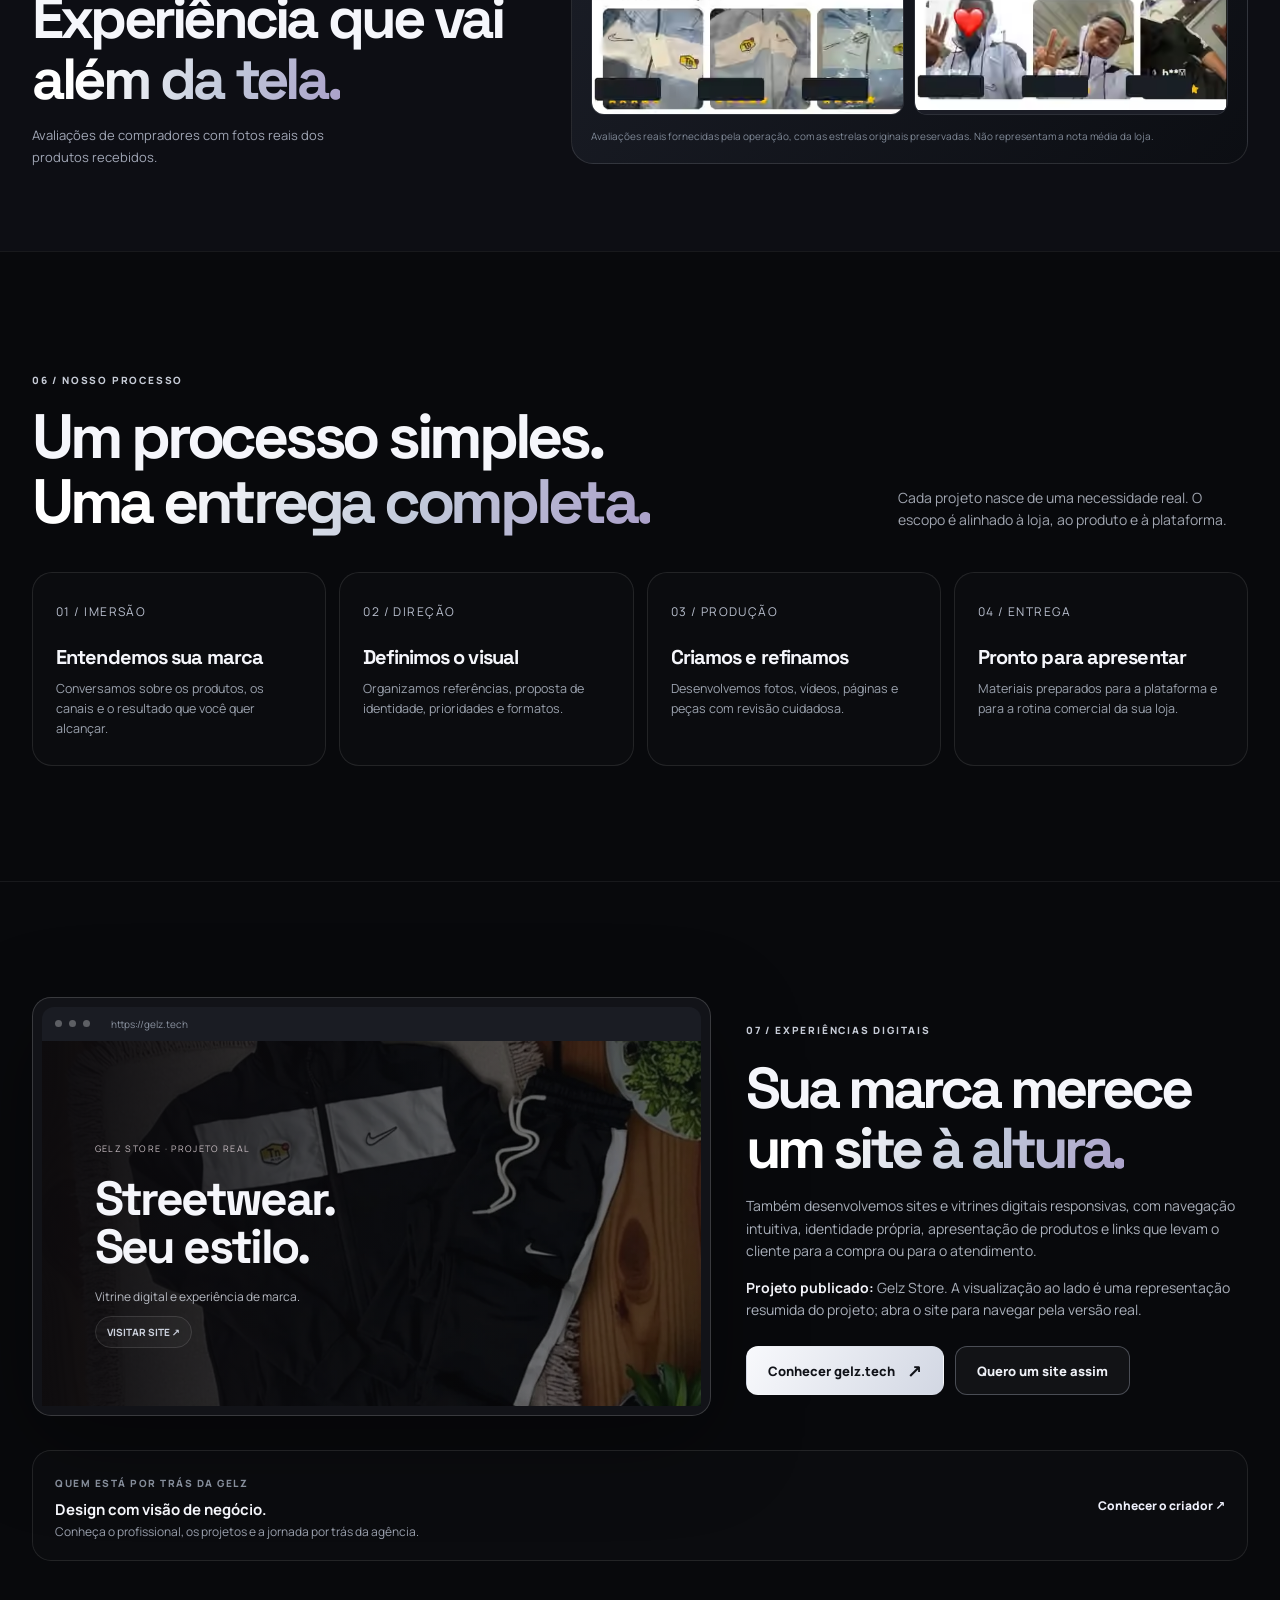
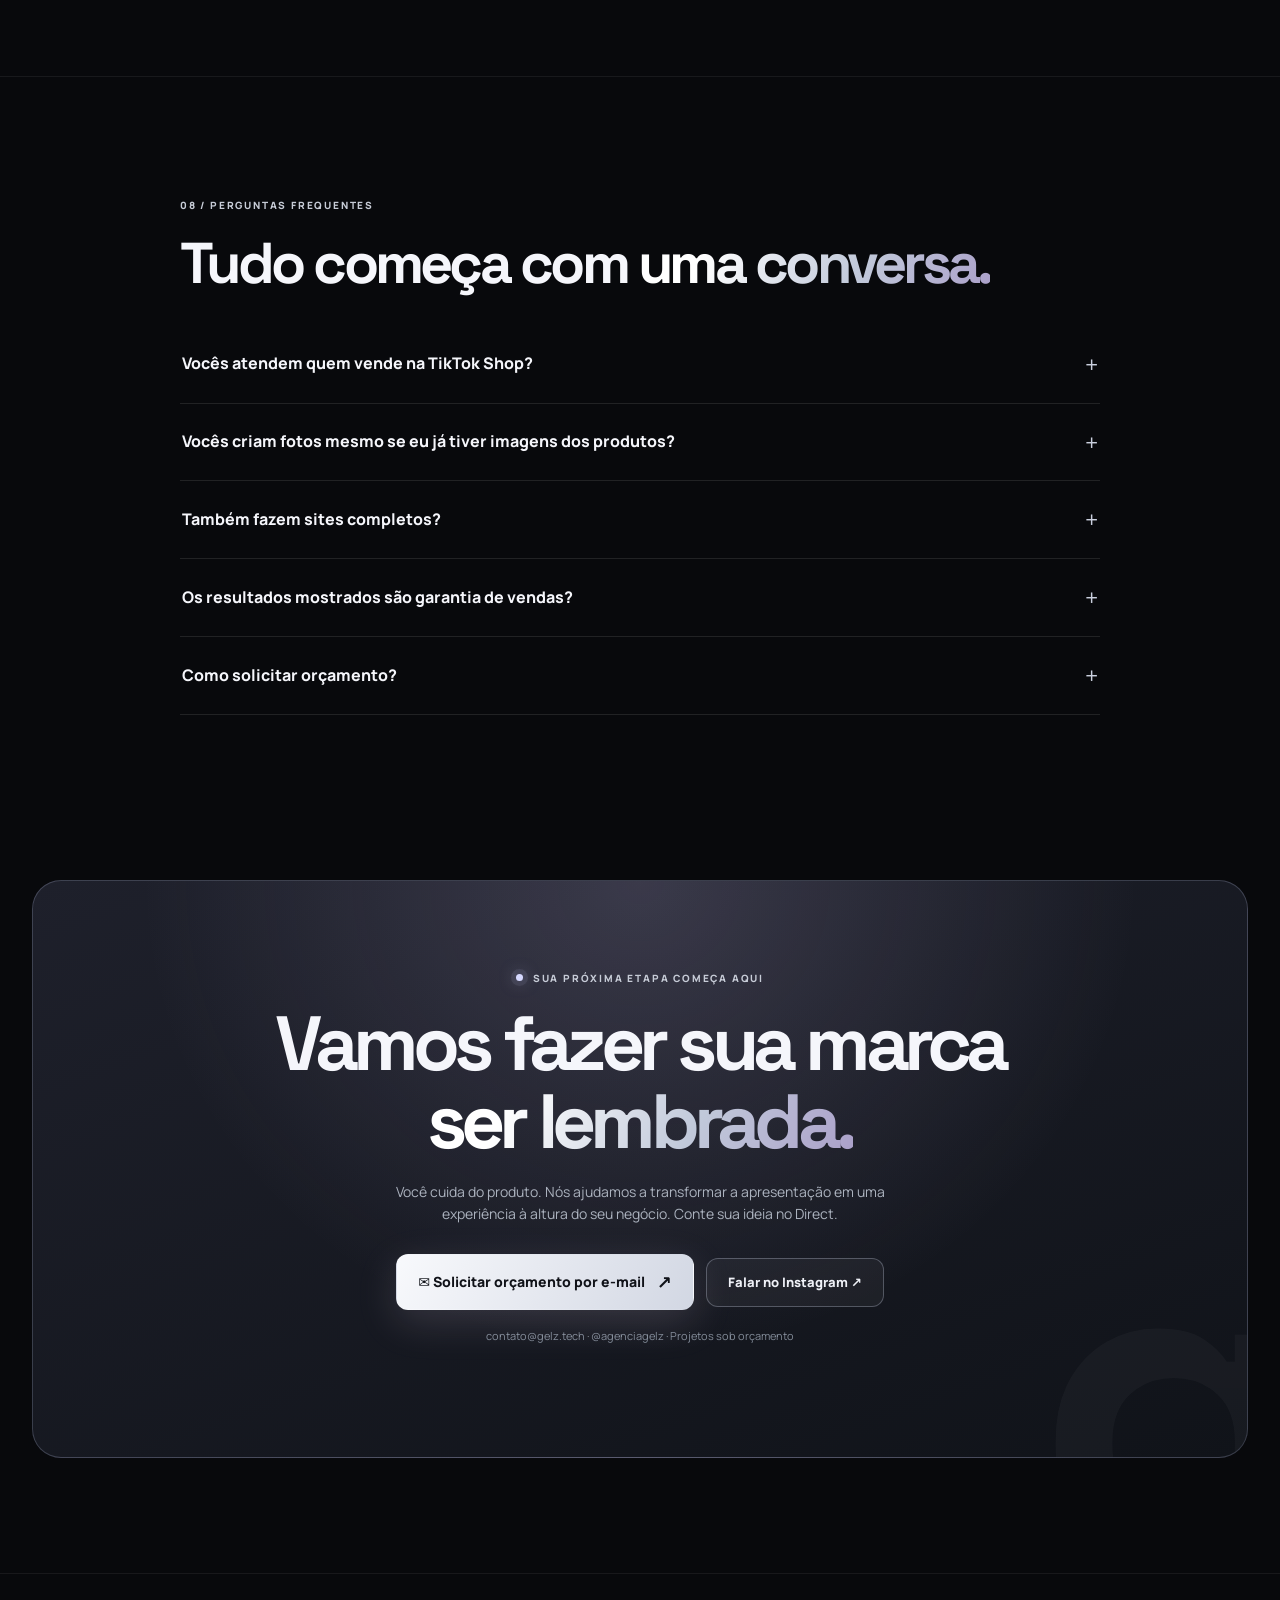
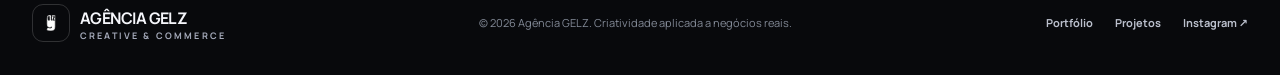
==== commit d68b8f02: "Refina hero, carrossel de produtos, textos de resultados e avaliações para mobile" ====
--- a/index.html
+++ b/index.html
@@ -45,7 +45,7 @@
         <a href="#contato">Contato</a>
       </nav>
       <a class="nav-cta" href="https://www.instagram.com/agenciagelz/" target="_blank" rel="noopener noreferrer">Iniciar um projeto <span aria-hidden="true">↗</span></a>
-      <button class="menu-toggle" id="menu-toggle" type="button" aria-label="Abrir menu" aria-controls="nav-links" aria-expanded="false">☰</button>
+      <button class="menu-toggle" id="menu-toggle" type="button" aria-label="Abrir menu" aria-controls="nav-links" aria-expanded="false"><span class="menu-bars" aria-hidden="true"><i></i><i></i><i></i></span></button>
     </div>
   </header>
 
@@ -60,7 +60,6 @@
             <a class="btn btn-primary" href="https://www.instagram.com/agenciagelz/" target="_blank" rel="noopener noreferrer">Falar sobre meu projeto <span class="btn-arrow" aria-hidden="true">↗</span></a>
             <a class="btn btn-ghost" href="#cases">Ver resultados reais <span class="btn-arrow" aria-hidden="true">↓</span></a>
           </div>
-          <div class="hero-foot"><span>Fotos & vídeos</span><span>TikTok Shop</span><span>Sites & catálogos</span></div>
         </div>
         <div class="hero-art reveal delay1" aria-label="Exemplo de projeto visual da agência">
           <div class="hero-orb" aria-hidden="true"></div>
@@ -69,8 +68,17 @@
             <img src="assets/bestseller-azul.webp" alt="Produto de moda masculina em ensaio comercial de e-commerce" fetchpriority="high">
             <div class="art-caption"><span>GÊNESIS / PORTFÓLIO REAL</span>Apresentação que valoriza cada detalhe.</div>
           </div>
-          <div class="float-card float-one"><small>Gênesis · TikTok Shop</small><strong>R$ 86,8 mil</strong><span>GMV registrado · 03/11/25–29/10/26</span></div>
-          <div class="float-card float-two"><small>Catálogo ElaBella</small><strong>16 produtos</strong><span>165 SKUs organizados</span></div>
+          <div class="float-card float-one"><small>Gênesis · TikTok Shop</small><strong>R$ 86,8 mil</strong><span>GMV acumulado da operação</span></div>
+          <div class="float-card float-two" aria-label="Vitrine de anúncios das lojas ElaBella e Gênesis">
+  <div class="hero-mini-carousel" aria-hidden="true">
+    <img class="mini-active" src="assets/elabella-vestido-rosa.avif" alt="" loading="lazy">
+    <img src="assets/elabella-blusa-azul.avif" alt="" loading="lazy">
+    <img src="assets/elabella-look-preto.avif" alt="" loading="lazy">
+    <img src="assets/bestseller-azul.webp" alt="" loading="lazy">
+    <img src="assets/bestseller-preto.webp" alt="" loading="lazy">
+  </div>
+  <div class="hero-mini-caption"><small>Catálogos · ElaBella & Gênesis</small><strong>60+ produtos</strong><span>Cadastrados e apresentados</span></div>
+</div>
         </div>
       </div>
     </section>
@@ -85,8 +93,8 @@
     <section class="proof" id="resultados" aria-labelledby="proof-title">
       <div class="wrap">
         <div class="proof-header reveal">
-          <div><span class="overline">GÊNESIS / TIKTOK SHOP · RESULTADOS DOCUMENTADOS</span><h2 id="proof-title">Operação real.<br><span class="title-glow">Números com contexto.</span></h2></div>
-          <p>Dados do Seller Center de 03/11/2025 a 29/10/2026. Uma visão objetiva do trabalho com produtos, catálogo, conteúdo e operação digital.</p>
+          <div><span class="overline">GELZ · E-COMMERCE</span><h2 id="proof-title">Resultados <span class="title-glow">digitais.</span></h2></div>
+          <p>Nos últimos meses.</p>
         </div>
         <div class="proof-grid">
           <div class="stat stat-featured reveal"><span class="overline">GMV REGISTRADO</span><strong data-count="86806.74" data-format="currency" aria-label="86.806 reais e 74 centavos">R$ 86.806,74</strong><p>Em valor bruto de produtos</p><small>Operação Gênesis · TikTok Shop</small></div>
@@ -95,7 +103,7 @@
           <div class="stat stat-featured stat-reach reveal delay3"><span class="overline">VISIBILIDADE ALCANÇADA</span><strong data-count="3267696" data-format="millions" aria-label="3 milhões 267 mil 696 impressões de produtos">3,27 mi</strong><p>Impressões de produtos</p><small>1.941.158 impressões únicas</small></div>
         </div>
         <div class="proof-insights reveal">
-          <div class="insight-head"><div><span class="overline">GRÁFICOS · COMPARAÇÃO DE VOLUMES</span><h3>Dados que mostram a dimensão da operação.</h3></div><span class="insight-period">03 NOV 2025 — 29 OUT 2026</span></div>
+          <div class="insight-head"><div><span class="overline">DESEMPENHO</span><h3>Resultados em movimento.</h3></div></div>
           <div class="insight-grid" data-animate-bars>
             <div class="insight-chart" role="img" aria-label="1.102 itens vendidos e 1.060 pedidos registrados">
               <div class="chart-heading"><strong>Atividade comercial</strong><small>Contagens absolutas</small></div>
@@ -112,7 +120,7 @@
             <div class="details-stats"><span><strong>1.097</strong> pedidos de SKU</span><span><strong>1.041</strong> clientes</span><span><strong>180.617</strong> visitantes</span><span><strong>1.941.158</strong> impressões únicas</span></div>
           </details>
         </div>
-        <p class="source-note">Fonte: capturas do painel TikTok Shop enviadas em 29/10/2026 às 00h28. Os gráficos comparam totais informados, não simulam uma curva diária. GMV não é lucro; impressões não são pessoas únicas; e os resultados representam a operação comercial, não apenas o design. Os dados da ElaBella referem-se separadamente ao catálogo de 28/10/2026.</p>
+        <p class="metric-disclaimer">Dados acumulados da operação Gênesis no período disponível (03/11/2025–29/10/2026). GMV bruto, não lucro.</p>
       </div>
     </section>
 
@@ -154,8 +162,8 @@
               <div class="overline">MODA FEMININA · DESIGN DE CATÁLOGO</div>
               <h3>Identidade delicada. Vitrine consistente.</h3>
               <p>Criativos de moda feminina, fotos de catálogo e variações organizadas para uma vitrine consistente.</p>
-              <div class="chiprow"><span class="chip">16 produtos</span><span class="chip">165 SKUs</span><span class="chip">Fotos & descrições</span></div>
-              <div class="case-detail"><span>Inventário de 28/10/2026</span><b>Portfólio visual ↗</b></div>
+              <div class="chiprow"><span class="chip">60+ produtos cadastrados</span><span class="chip">Fotos & descrições</span></div>
+              <div class="case-detail"><span>Catálogo e anúncios</span><b>Portfólio visual ↗</b></div>
             </div>
           </article>
         </div>
@@ -216,14 +224,13 @@
     </section>
     <section class="section social-section" id="avaliacoes" aria-labelledby="social-title">
       <div class="wrap social-layout">
-        <div class="social-copy reveal"><span class="overline">PROVA SOCIAL · GÊNESIS</span><h2 id="social-title">Experiência que vai <span class="title-glow">além da tela.</span></h2><p>Avaliações de compradores com fotos reais dos produtos recebidos.</p></div>
+        <div class="social-copy reveal"><span class="overline">AVALIAÇÕES DE CLIENTES</span><h2 id="social-title">Experiência que vai <span class="title-glow">além da tela.</span></h2><p>Avaliações de compradores com fotos reais dos produtos recebidos.</p></div>
         <div class="social-board reveal delay1">
-          <div class="social-top"><span class="social-star" aria-hidden="true">★★★★★</span><span>5 estrelas nas avaliações apresentadas</span></div>
-          <div class="social-photos">
-            <figure><img src="assets/avaliacoes-produto-1.avif" loading="lazy" alt="Três avaliações com cinco estrelas e fotos de produtos recebidos"><figcaption>Avaliações com fotos</figcaption></figure>
-            <figure><img src="assets/avaliacoes-produto-2.avif" loading="lazy" alt="Três avaliações com cinco estrelas e fotos de clientes com seus produtos"><figcaption>Clientes reais</figcaption></figure>
-          </div>
-          <p class="social-note">Fotos de avaliações fornecidas pela operação. As cinco estrelas correspondem somente aos exemplos mostrados, não à média geral da loja. Nomes e identificações minimizados.</p>
+                    <div class="social-photos">
+            <figure><img src="assets/avaliacoes-produto-1.avif" loading="lazy" alt="Avaliações com fotos e estrelas de compradores"></figure>
+            <figure><img src="assets/avaliacoes-produto-2.avif" loading="lazy" alt="Avaliações de compradores, estrelas e fotos reais de clientes"></figure>
+          </div>
+          <p class="social-note">Avaliações reais fornecidas pela operação, com as estrelas originais preservadas. Não representam a nota média da loja.</p>
         </div>
       </div>
     </section>
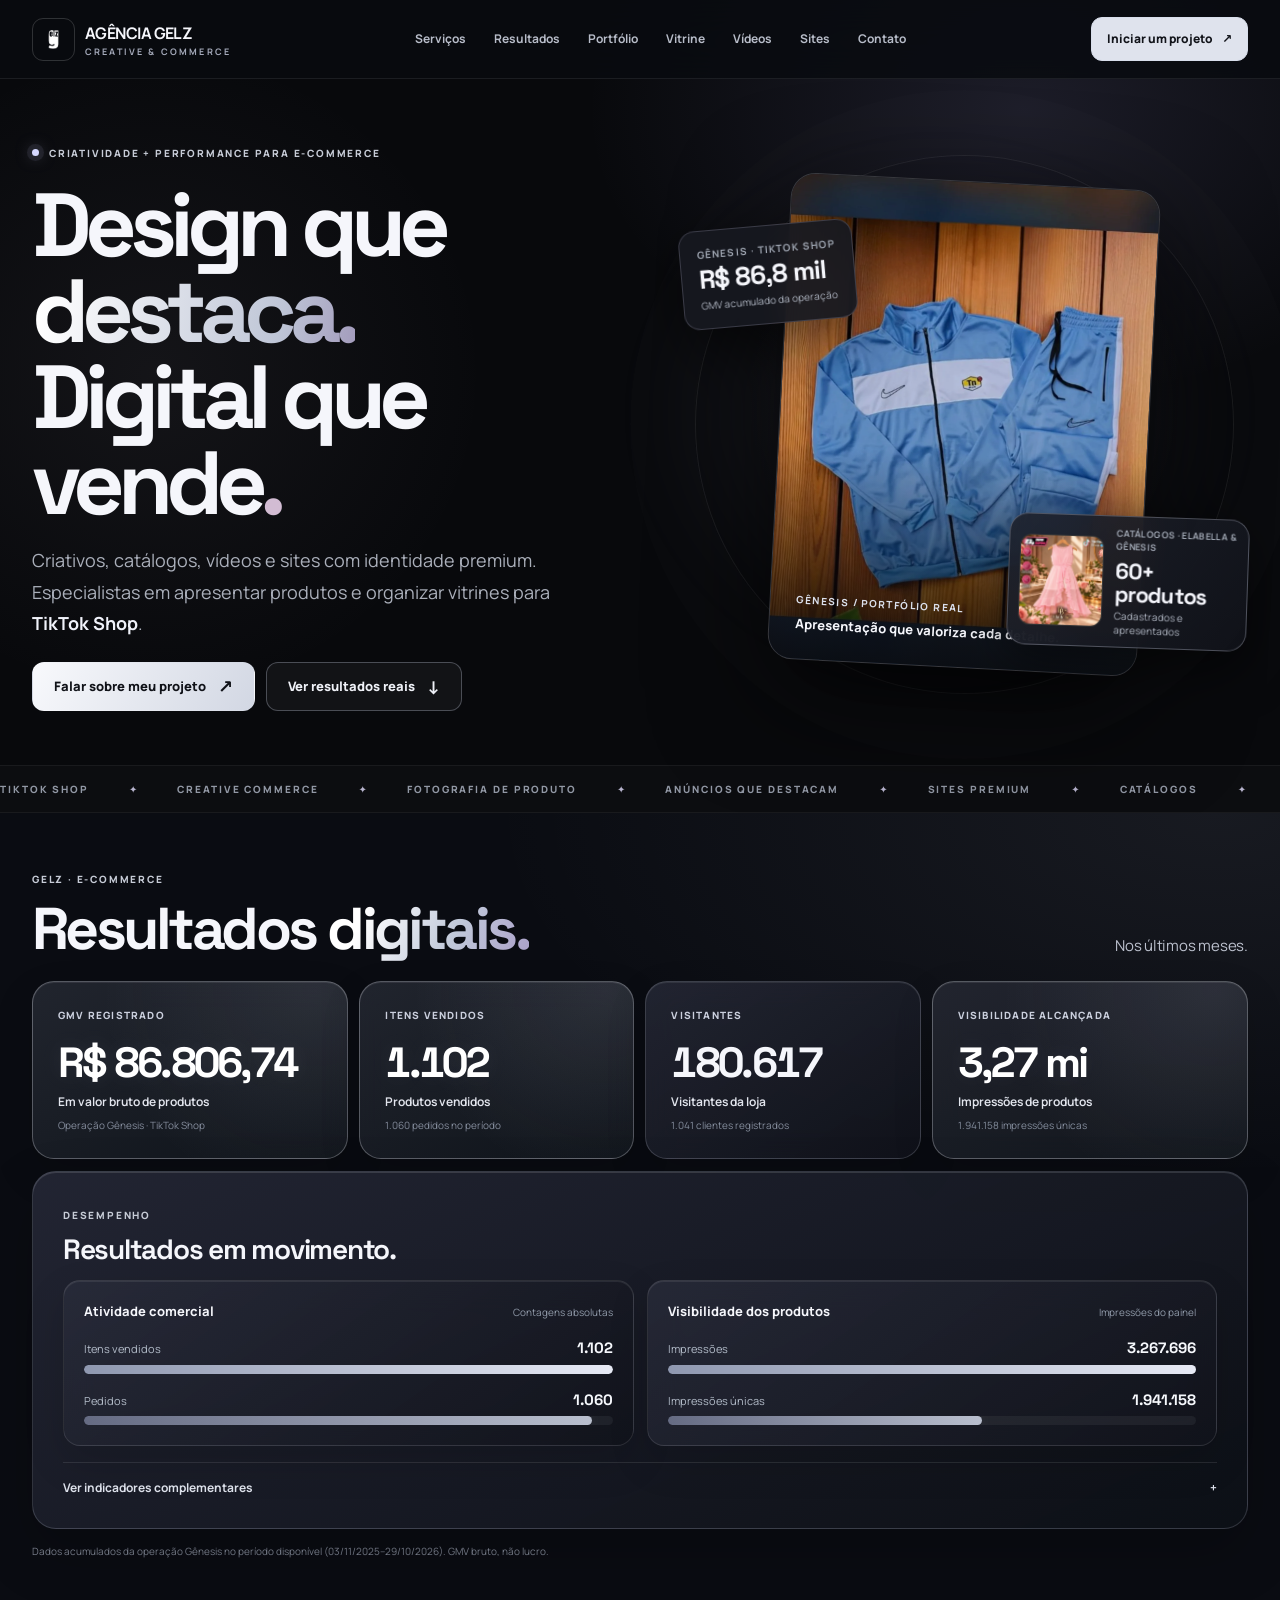
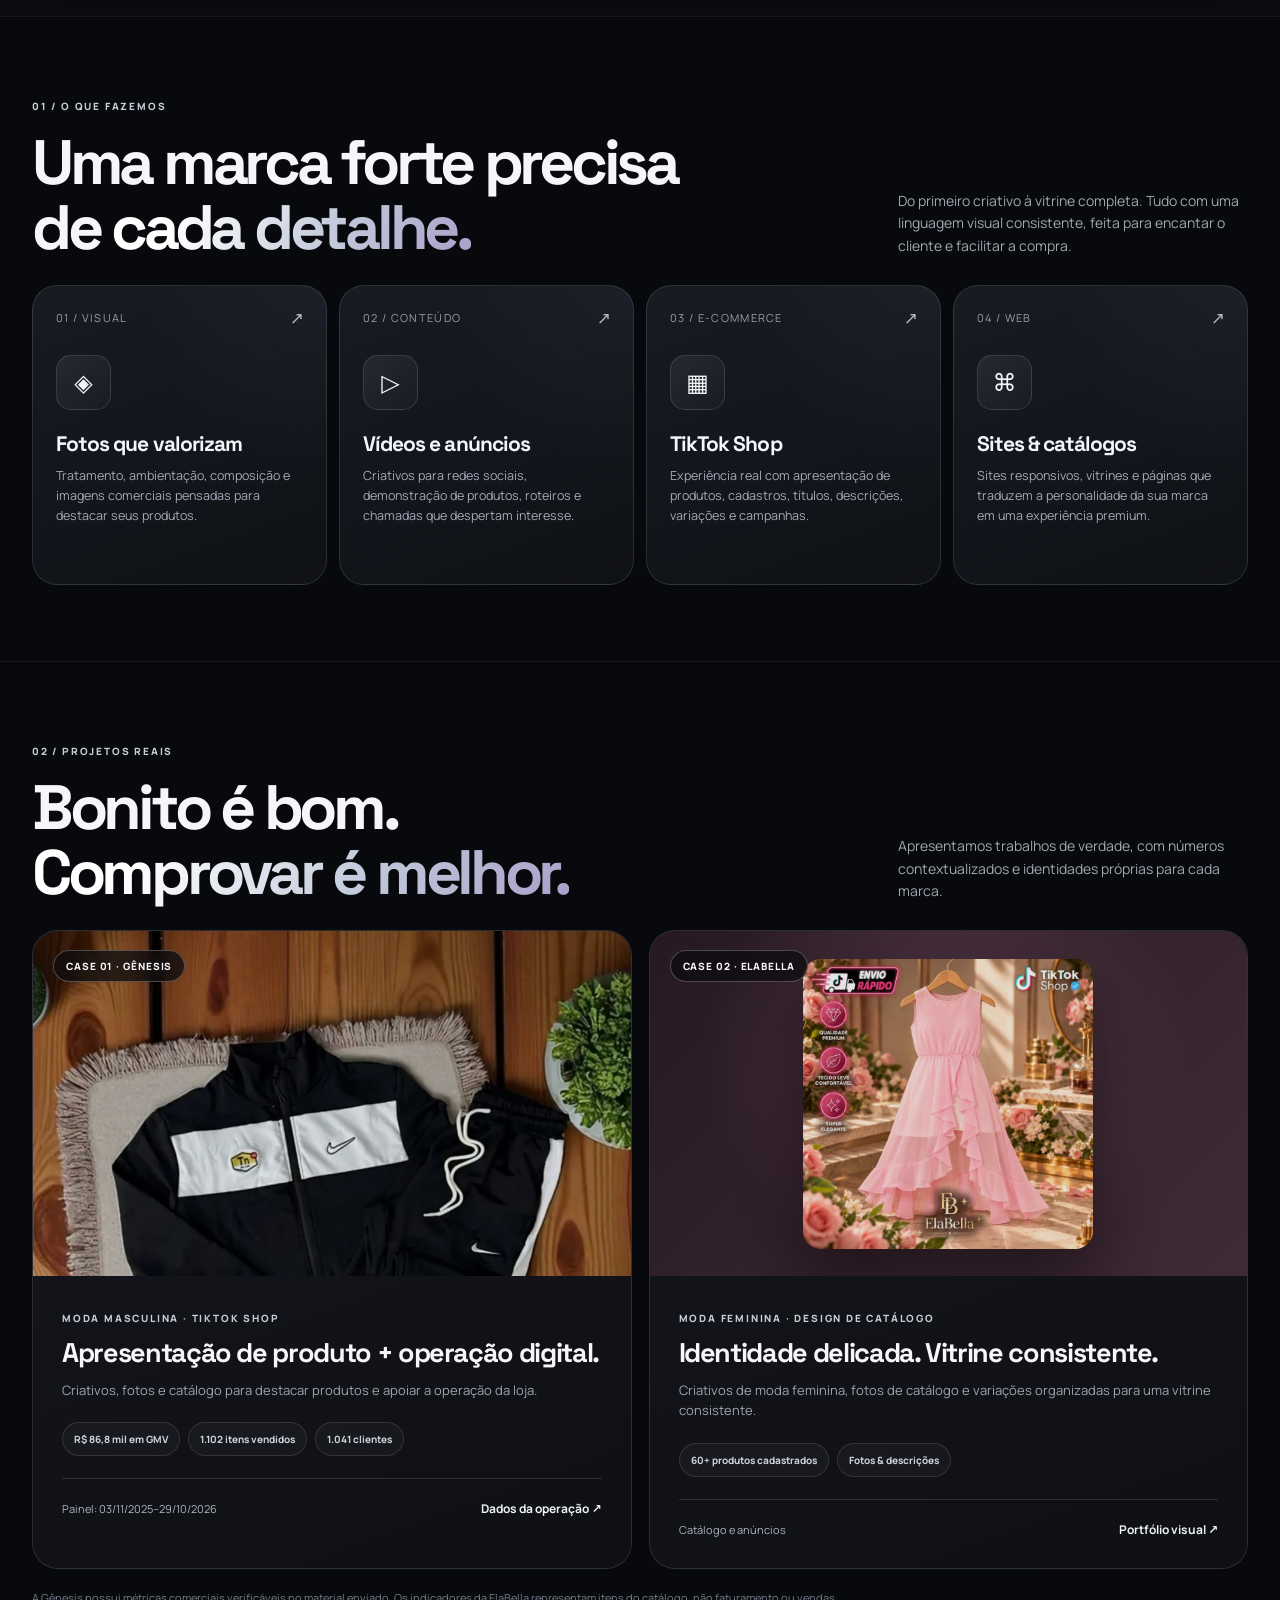
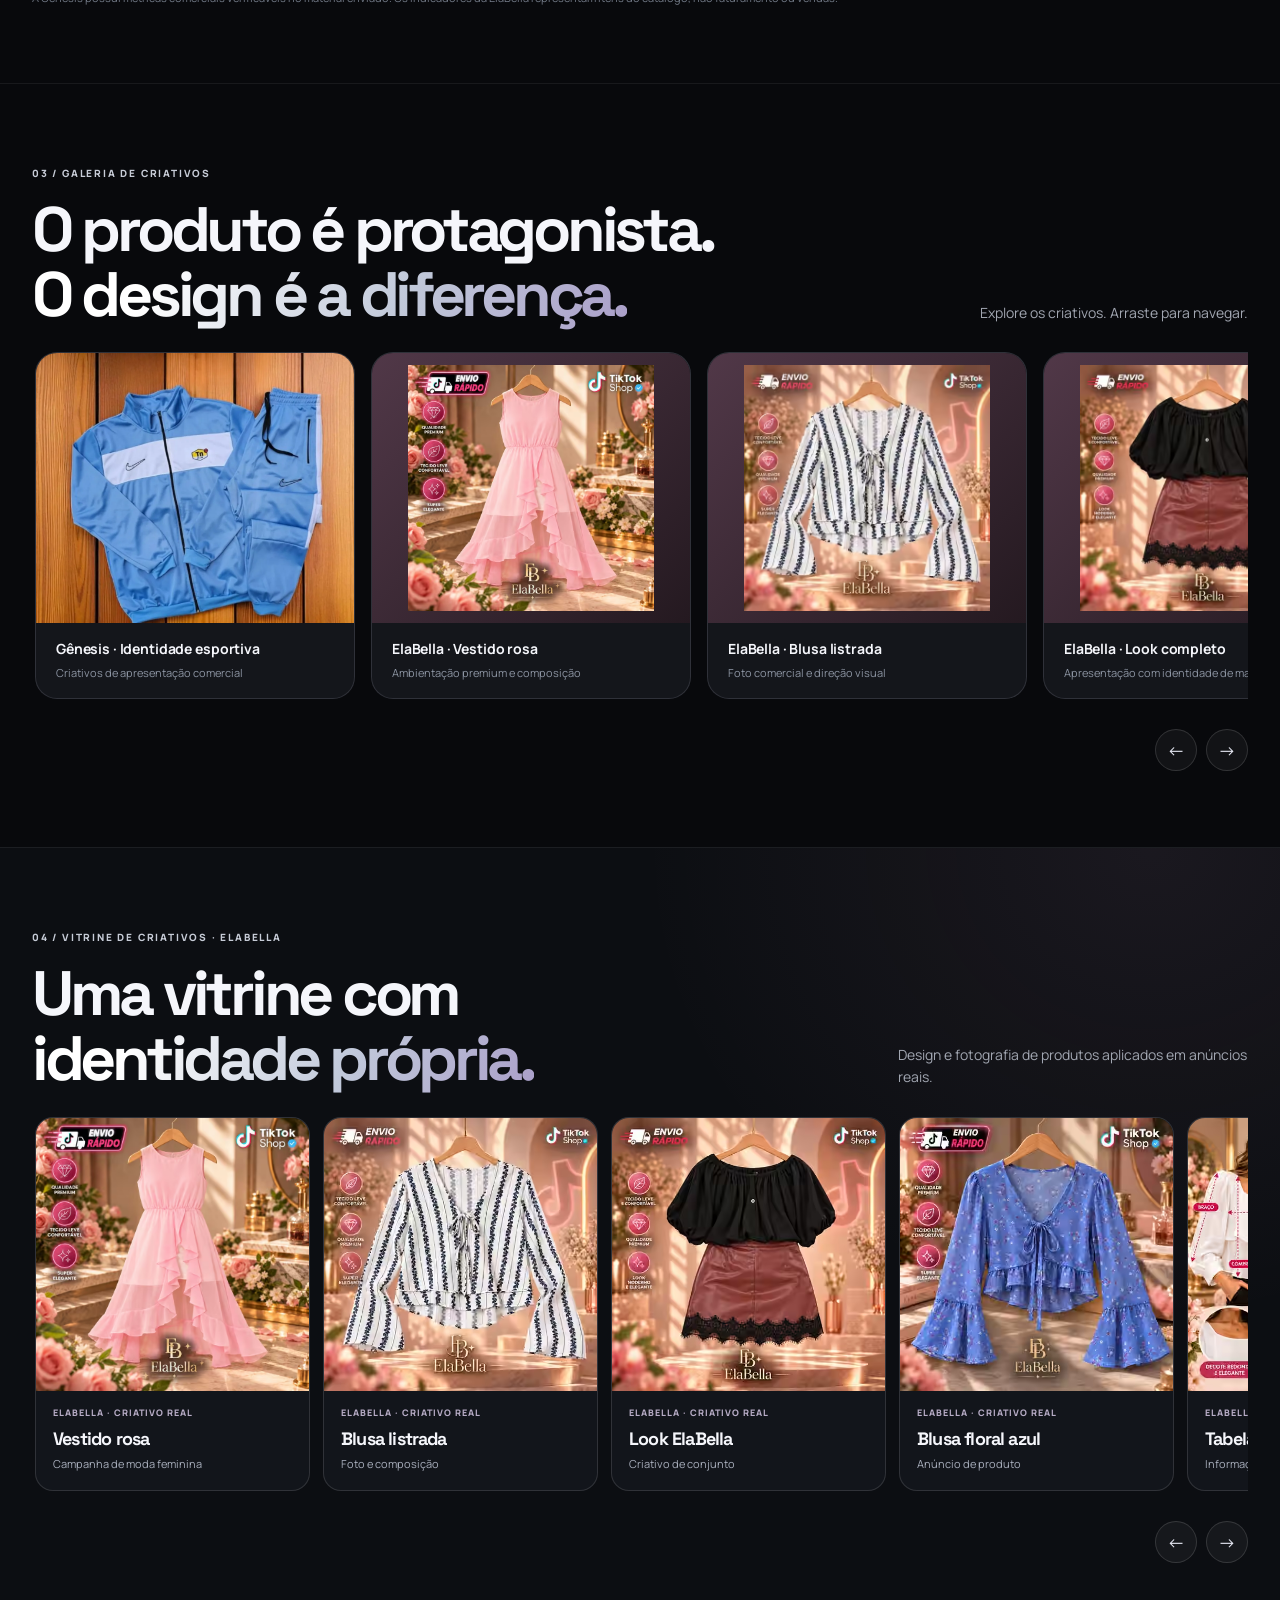
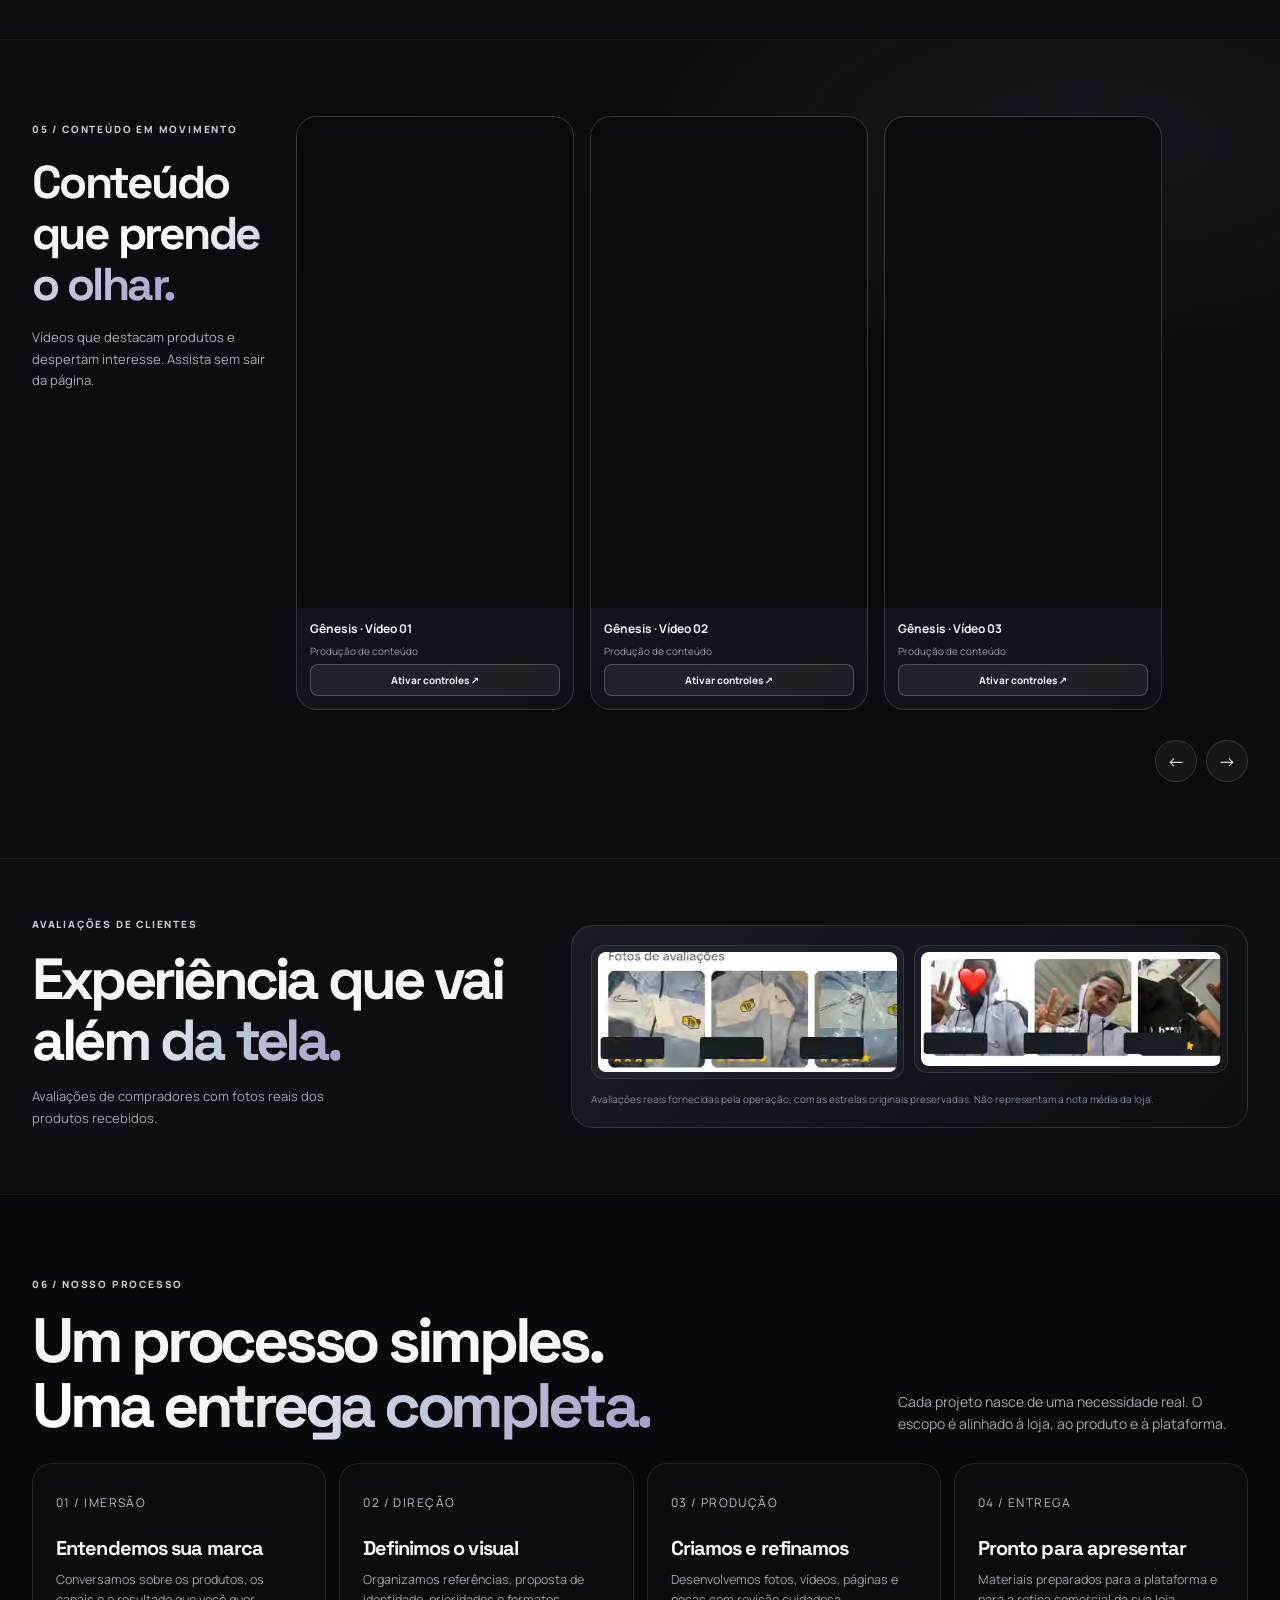
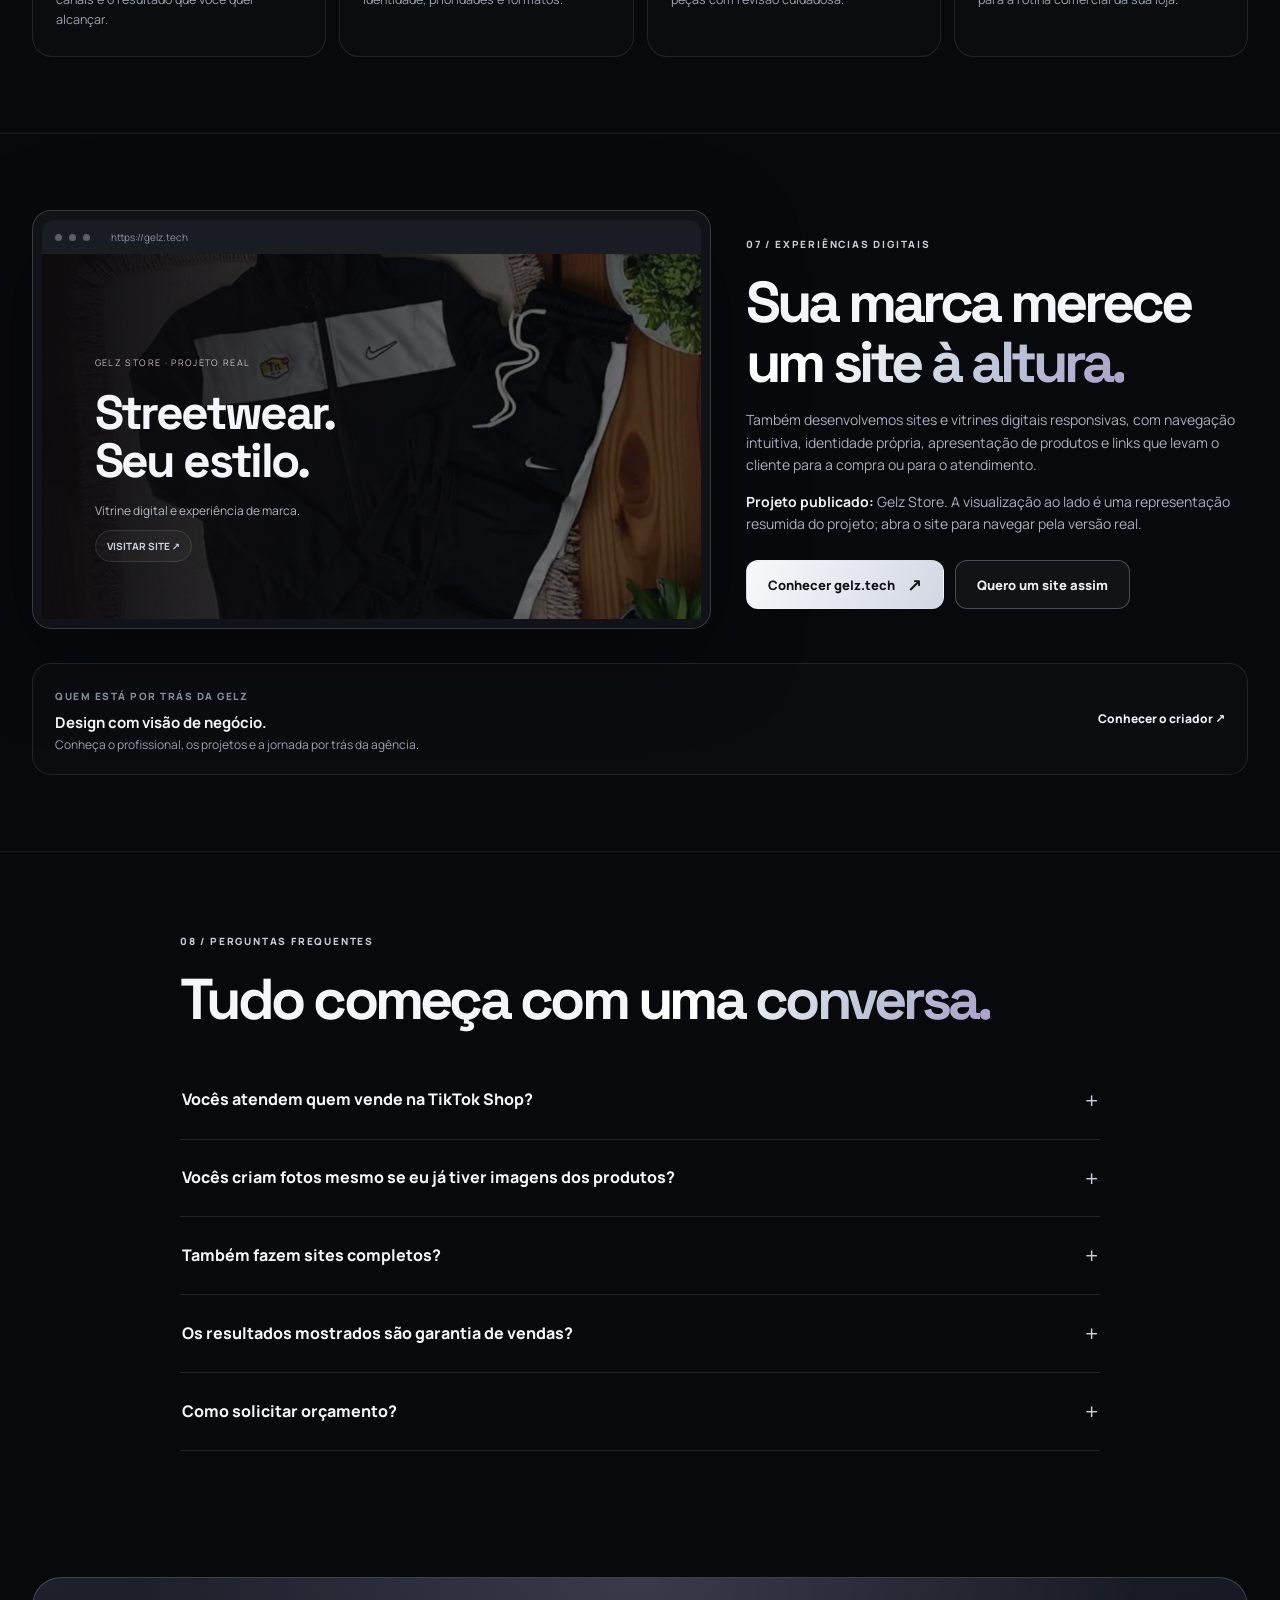
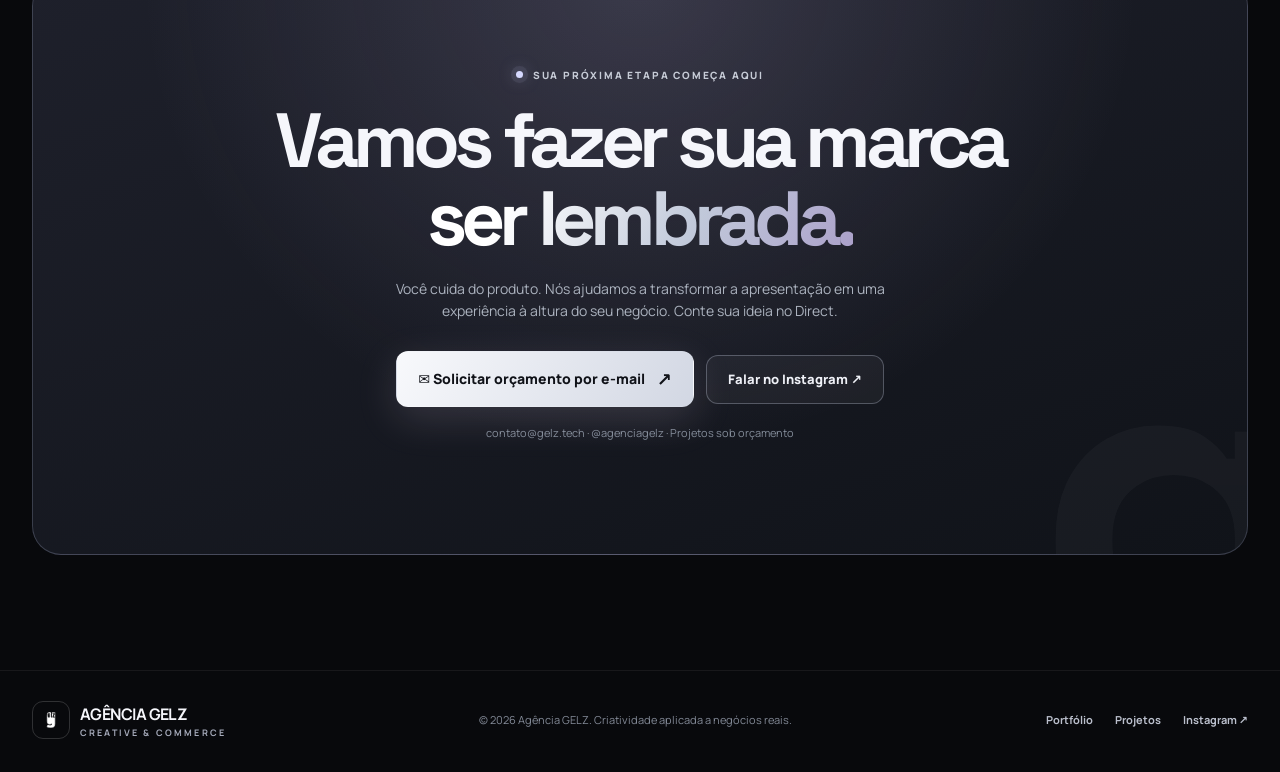
==== commit 05b3e76c: "Atualiza versão de CSS e JS para evitar cache antigo no iPhone" ====
--- a/index.html
+++ b/index.html
@@ -21,8 +21,8 @@
   <link rel="preconnect" href="https://fonts.googleapis.com">
   <link rel="preconnect" href="https://fonts.gstatic.com" crossorigin>
   <link href="https://fonts.googleapis.com/css2?family=Manrope:wght@400;500;600;700;800&family=Space+Grotesk:wght@400;500;600;700&display=swap" rel="stylesheet">
-  <link rel="stylesheet" href="style.css">
-  <script src="script.js" defer></script>
+  <link rel="stylesheet" href="style.css?v=mobile-20261029b">
+  <script src="script.js?v=mobile-20261029b" defer></script>
   <script type="application/ld+json">
   {"@context":"https://schema.org","@type":"ProfessionalService","name":"Agência GELZ","url":"https://agencia.gelz.tech/","description":"Criação de fotos e vídeos para e-commerce, anúncios e criativos para TikTok Shop, catálogos e websites.","sameAs":["https://www.instagram.com/agenciagelz/"],"areaServed":"BR"}
   </script>
--- a/style.css
+++ b/style.css
@@ -352,3 +352,122 @@
 @media(max-width:680px){.social-photos{grid-template-columns:1fr;gap:12px}.social-photos img{aspect-ratio:2.48}.social-copy h2{font-size:clamp(32px,9vw,44px)}}
 /* Logomarca original transparente, em seu enquadramento completo */
 .brand-icon img,.footer .brand-icon img{object-fit:contain!important;transform:none!important;max-width:100%!important;background:transparent!important}
+
+/* GELZ / Refinamento 2026: mobile compacto, prata e superfícies glass */
+.section{padding-block:76px}
+.section-head{margin-bottom:25px;gap:20px}
+.nav-wrap{background:rgba(9,11,16,.84)}
+.menu-toggle{position:relative;padding:0;display:none;align-items:center;justify-content:center;overflow:hidden}
+.menu-bars{width:22px;height:19px;display:flex;flex-direction:column;align-items:center;justify-content:space-between;transition:transform .27s ease}
+.menu-bars i{display:block;width:22px;height:2px;background:#eef1fa;border-radius:4px;transform-origin:center;transition:transform .3s ease,opacity .2s ease,width .3s ease}
+.menu-toggle[aria-expanded="true"] .menu-bars i:first-child{transform:translateY(8.5px) rotate(45deg)}
+.menu-toggle[aria-expanded="true"] .menu-bars i:nth-child(2){opacity:0;transform:scaleX(.2)}
+.menu-toggle[aria-expanded="true"] .menu-bars i:last-child{transform:translateY(-8.5px) rotate(-45deg)}
+.menu-toggle:active{transform:scale(.95)}
+.hero{min-height:0;padding:60px 0 54px}
+.hero-grid{gap:34px}
+.hero-copy{align-self:center}
+.hero-copy h1{margin-top:19px;margin-bottom:19px}
+.hero .lead{margin-bottom:22px}
+.hero-art{min-height:450px}
+.float-one{top:9%;left:0}
+.float-two{right:0;bottom:4%;width:240px;display:flex;align-items:center;gap:12px;transform:rotate(2deg);padding:10px;background:linear-gradient(130deg,rgba(29,33,44,.91),rgba(16,18,25,.93));border-color:#e5e9fa44;border-radius:19px;box-shadow:0 16px 48px #0008}
+.hero-mini-carousel{width:84px;height:91px;position:relative;flex:0 0 84px;border-radius:12px;overflow:hidden;border:1px solid #ffffff29;background:#111}
+.hero-mini-carousel img{position:absolute;inset:0;width:100%;height:100%;object-fit:cover;opacity:0;transform:scale(1.04);transition:opacity .8s ease,transform 3s ease}
+.hero-mini-carousel img.mini-active{opacity:1;transform:scale(1);z-index:1}
+.hero-mini-caption{min-width:0;flex:1}
+.float-two .hero-mini-caption small{letter-spacing:.04em;font-size:9px;line-height:1.45}
+.float-two .hero-mini-caption strong{font-size:22px;line-height:1.05;margin:7px 0 4px;color:#f4f5fb}
+.float-two .hero-mini-caption span{font-size:10px;line-height:1.35}
+.proof{padding:53px 0 57px;background:radial-gradient(ellipse 75% 60% at 95% 0%,rgba(216,222,242,.065),transparent 76%),#0a0c12}
+.proof-header{margin-bottom:22px}
+.proof-header h2{font-size:clamp(35px,5vw,59px);margin:8px 0 0;max-width:none}
+.proof-header p{font-size:15px;color:#bcc1ce;letter-spacing:-.015em}
+.proof .stat,.insight-chart{background:linear-gradient(145deg,rgba(43,46,61,.71),rgba(17,19,27,.88));backdrop-filter:blur(16px);-webkit-backdrop-filter:blur(16px);box-shadow:inset 0 1px #ffffff14,0 16px 40px #02030822}
+.proof .stat{border:1px solid #e4e8fa2e;border-radius:22px}
+.proof .stat-featured{border-color:#f5f6ff47;background:radial-gradient(circle at 90% 5%,#dedff318,transparent 65%),linear-gradient(150deg,#242731e8,#11151ce8)}
+.proof-insights{margin-top:12px;border-radius:24px;background:linear-gradient(155deg,rgba(38,41,56,.86),rgba(13,16,23,.91));box-shadow:inset 0 1px #ffffff20,0 24px 60px #0003}
+.insight-head{margin-bottom:14px}
+.insight-head h3{font-size:clamp(21px,2.5vw,28px);margin:7px 0 0}
+.insight-chart{border-radius:17px}
+.metric-disclaimer{color:#7e8492;font-size:10px;line-height:1.5;margin:15px 0 0}
+.social-section{padding-block:52px}
+.social-photos{align-items:start}
+.social-photos figure{border-radius:13px;overflow:hidden;border:1px solid #c9d5ee23;background:rgba(250,251,255,.035);padding:6px}
+.social-photos img,.social-photos figure img{aspect-ratio:auto!important;height:auto!important;max-height:none!important;width:100%!important;display:block;object-fit:contain!important;object-position:center!important;background:transparent!important;border-radius:8px}
+.social-note{font-size:10px;line-height:1.55}
+.videos-layout{grid-template-columns:240px minmax(0,1fr);gap:21px;min-width:0}
+.videos-intro,.videos-section .rail-wrap{min-width:0;max-width:100%}
+.videos-intro h2{max-width:100%;overflow-wrap:normal;font-size:clamp(29px,3.6vw,46px);line-height:1.11;letter-spacing:-.055em}
+.videos-section .rail{min-width:0;width:100%}
+.nav-links a{transition:color .25s,background .25s}
+@media(max-width:900px){
+ .hero-grid{gap:8px}
+ .hero-art{max-width:560px;width:100%;margin:0 auto;min-height:450px}
+ .videos-layout{display:grid;grid-template-columns:minmax(0,1fr)}
+ .videos-intro{position:static}
+ .videos-intro h2{font-size:clamp(34px,5vw,48px)}
+}
+@media(max-width:680px){
+ .nav-inner{height:62px}
+ .nav-links{top:62px;border-radius:0 0 19px 19px;box-shadow:0 23px 55px #0009}
+ .nav-links.open{animation:gelzMenuIn .25s cubic-bezier(.2,.75,.3,1) both}
+ .menu-toggle{display:inline-flex;width:43px;height:43px;background:rgba(246,248,255,.06);border:1px solid rgba(246,248,255,.18);border-radius:14px}
+ .brand-icon{width:37px;height:37px;flex-basis:37px}
+ .hero{min-height:0!important;padding:19px 0 12px!important}
+ .hero-grid{gap:0!important;display:grid;grid-template-columns:minmax(0,1fr)}
+ .hero-copy{padding-top:0}
+ .hero .eyebrow{font-size:9px}
+ .hero h1{font-size:clamp(49px,12vw,67px);line-height:.99;margin:14px 0 17px}
+ .hero .lead{font-size:13px;line-height:1.56;margin-bottom:19px}
+ .hero-art{min-height:357px!important;height:357px;width:100%;max-width:460px;overflow:visible!important;margin:4px auto 0!important}
+ .hero-product{width:min(53vw,217px);max-width:217px;aspect-ratio:.79;border-radius:19px}
+ .hero-orb{width:75%;opacity:.8}
+ .float-one{left:0;top:6%;padding:11px 12px;transform:rotate(-3deg)}
+ .float-one strong{font-size:19px}
+ .float-one span{font-size:8.5px}
+ .float-two{right:0;bottom:2%;width:min(56vw,207px);padding:7px;gap:7px;transform:rotate(2deg)}
+ .hero-mini-carousel{width:61px;height:68px;flex-basis:61px;border-radius:9px}
+ .float-two .hero-mini-caption strong{font-size:17px;margin:4px 0}
+ .float-two .hero-mini-caption small{font-size:7px}
+ .float-two .hero-mini-caption span{font-size:8px}
+ .section{padding-block:52px}
+ .section-head{margin-bottom:19px}
+ .proof{padding:43px 0 42px}
+ .proof-header{margin-bottom:16px;gap:5px}
+ .proof-header h2{font-size:clamp(35px,10.7vw,49px);margin:8px 0 0}
+ .proof-header p{font-size:13px;margin:0}
+ .proof-insights{margin-top:11px;padding:14px}
+ .insight-head h3{font-size:22px}
+ .insight-chart{padding:14px}
+ .metric-disclaimer{font-size:9px}
+ .videos-section{overflow:hidden}
+ .videos-intro h2{font-size:clamp(32px,8.8vw,43px)!important;max-width:100%;line-height:1.07;letter-spacing:-.055em;margin:9px 0 12px;overflow-wrap:break-word}
+ .videos-intro p{margin-bottom:14px;font-size:12px}
+ .videos-layout{gap:12px}
+ .video-card{width:min(75vw,283px);flex-basis:min(75vw,283px)}
+ .videos-section .rail-wrap{min-width:0;width:100%;max-width:100%;overflow:hidden}
+ .videos-section .rail{padding-bottom:9px;max-width:100%;overflow-x:auto;overscroll-behavior-x:contain}
+ .social-section{padding-block:42px}
+ .social-photos{grid-template-columns:1fr}
+ .social-photos figure{padding:7px}
+ .social-photos img{height:auto!important;aspect-ratio:auto!important}
+ .contact-section{padding:15px 0 58px}
+ .mobile-contact{left:auto!important;right:calc(14px + env(safe-area-inset-right))!important;bottom:calc(14px + env(safe-area-inset-bottom))!important;background:#f5f6fc!important;color:#151923!important;min-height:52px;min-width:52px;padding:11px 17px!important;display:inline-flex;align-items:center;justify-content:center;gap:8px;box-shadow:0 12px 38px #0009,0 1px 0 #fff inset;border:1px solid #ffffffba}
+ .mobile-contact .float-cta-icon{width:23px;height:23px;display:grid;place-items:center;margin:0!important;line-height:1;font-size:20px}
+ .mobile-contact .float-cta-text{margin:0!important;line-height:1.2;white-space:nowrap}
+ .mobile-contact.is-compact{width:52px;height:52px;max-width:52px;min-width:52px;min-height:52px;padding:0!important;display:grid;place-items:center;border-radius:50%!important;box-shadow:0 9px 28px #0009,0 0 0 5px #ffffff12}
+ .mobile-contact.is-compact .float-cta-icon{width:26px;height:26px;margin:0!important;display:grid;place-items:center}
+ .mobile-contact.is-compact .float-cta-text{display:none!important}
+ .mobile-contact:active{transform:scale(.94)}
+}
+@media(max-width:380px){
+ .hero-art{height:335px;min-height:335px!important}
+ .float-one{top:3%}
+ .float-two{bottom:0;width:59vw}
+ .videos-intro h2{font-size:32px!important}
+}
+@keyframes gelzMenuIn{from{opacity:.2;transform:translateY(-9px)}to{opacity:1;transform:translateY(0)}}
+@media(prefers-reduced-motion:reduce){
+ .menu-bars,.menu-bars i,.hero-mini-carousel img,.nav-links.open{transition:none!important;animation:none!important}
+}
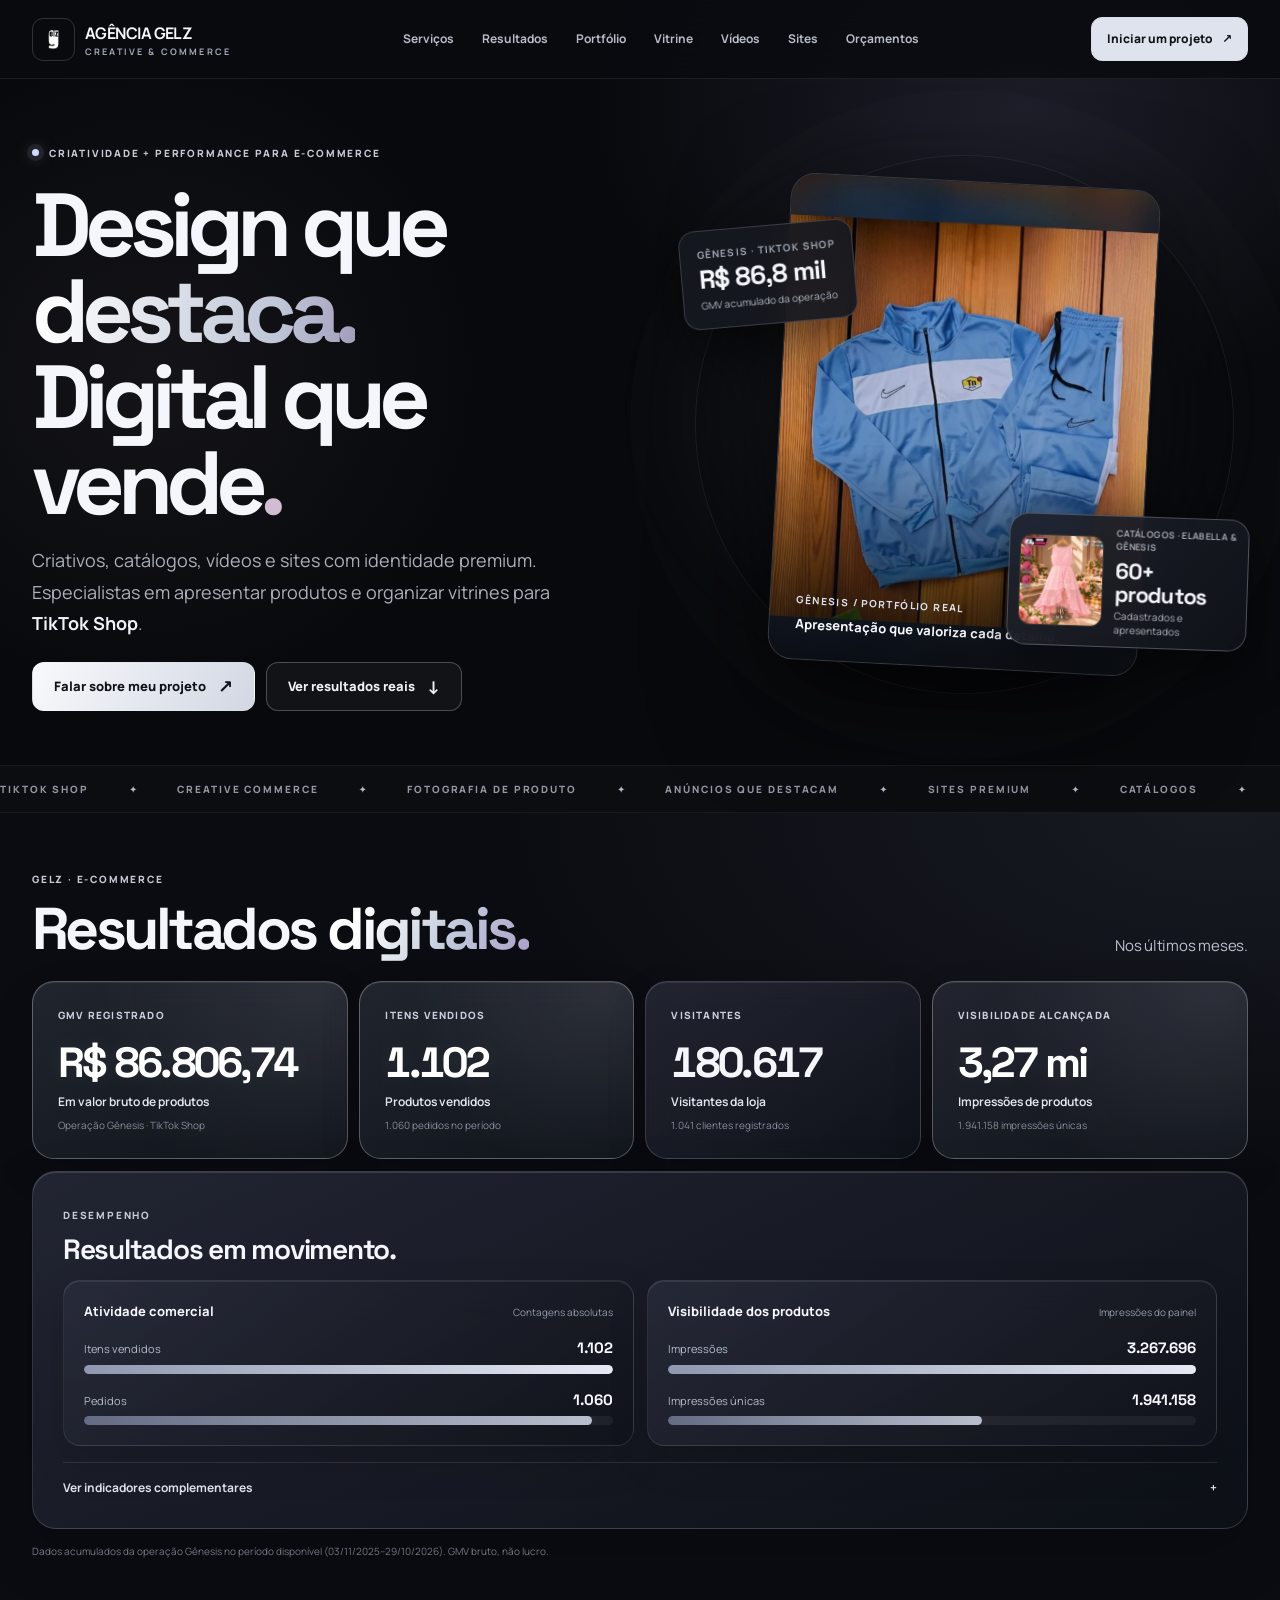
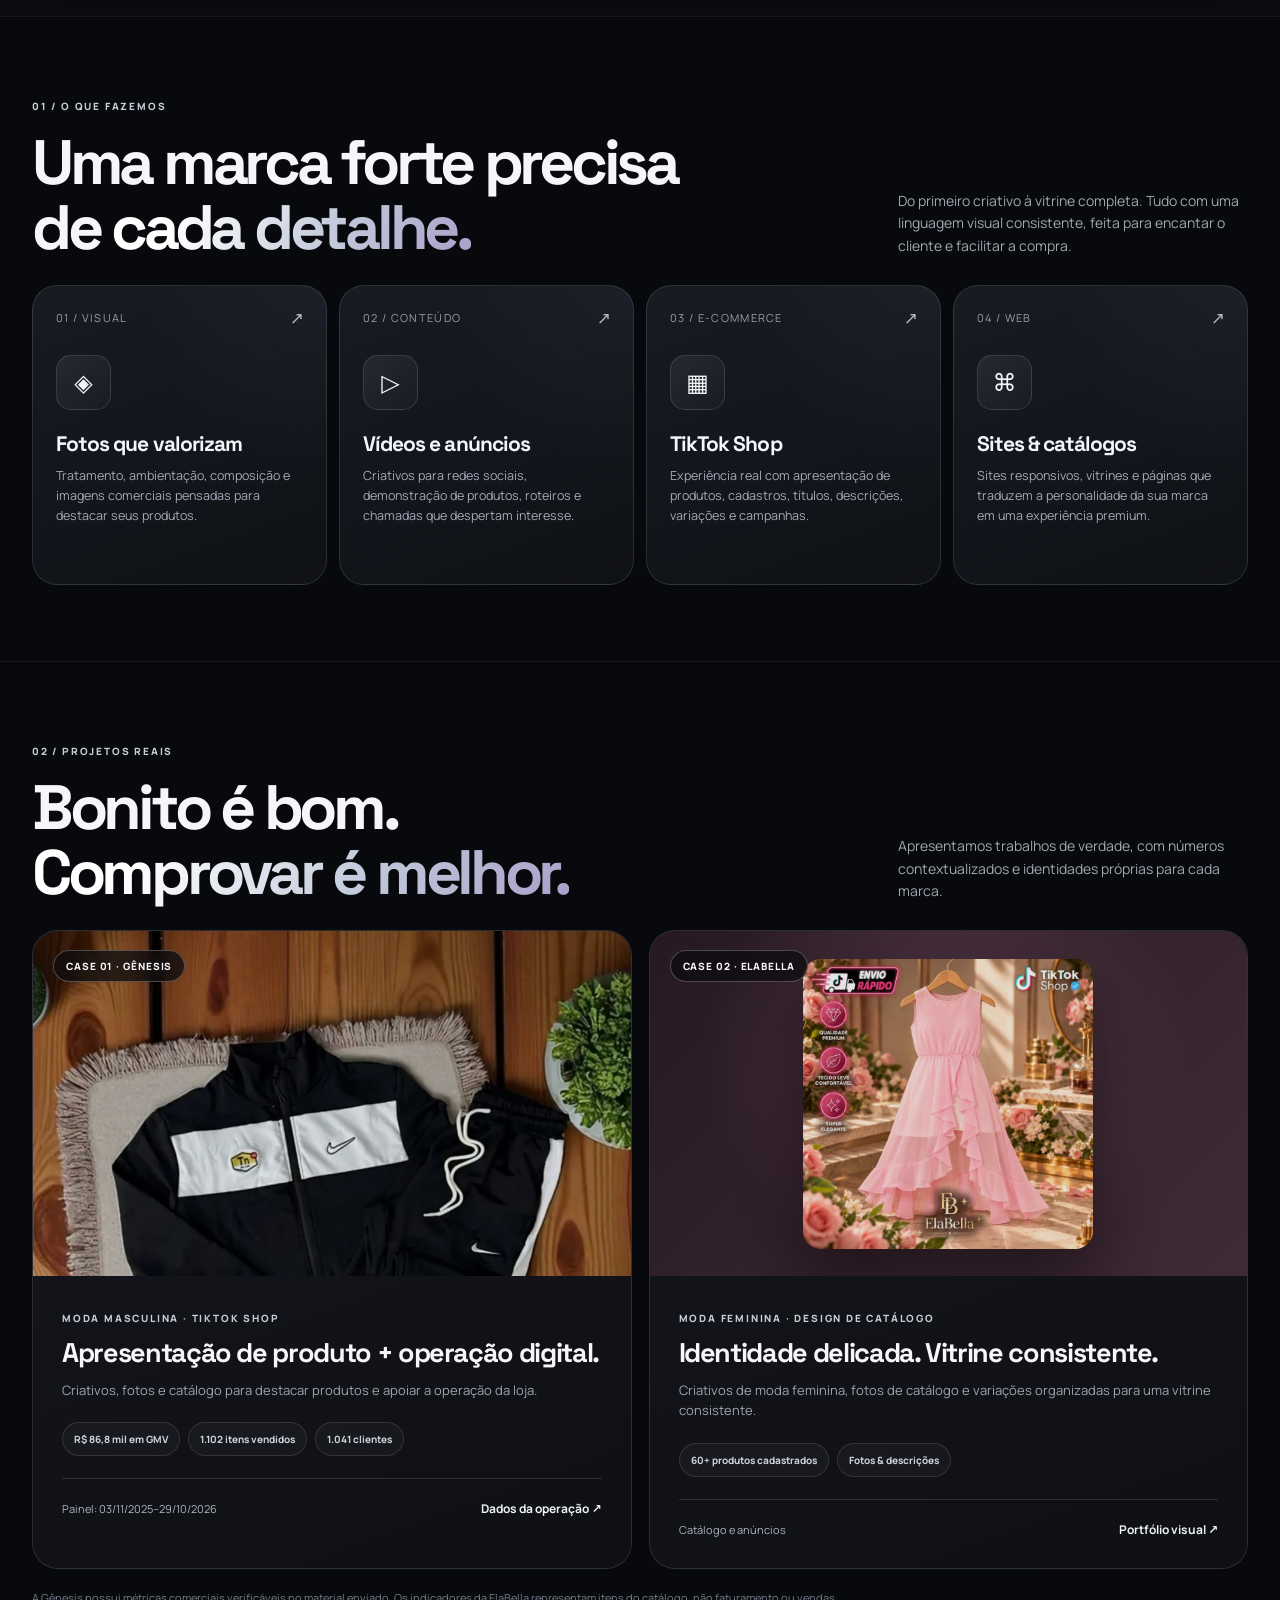
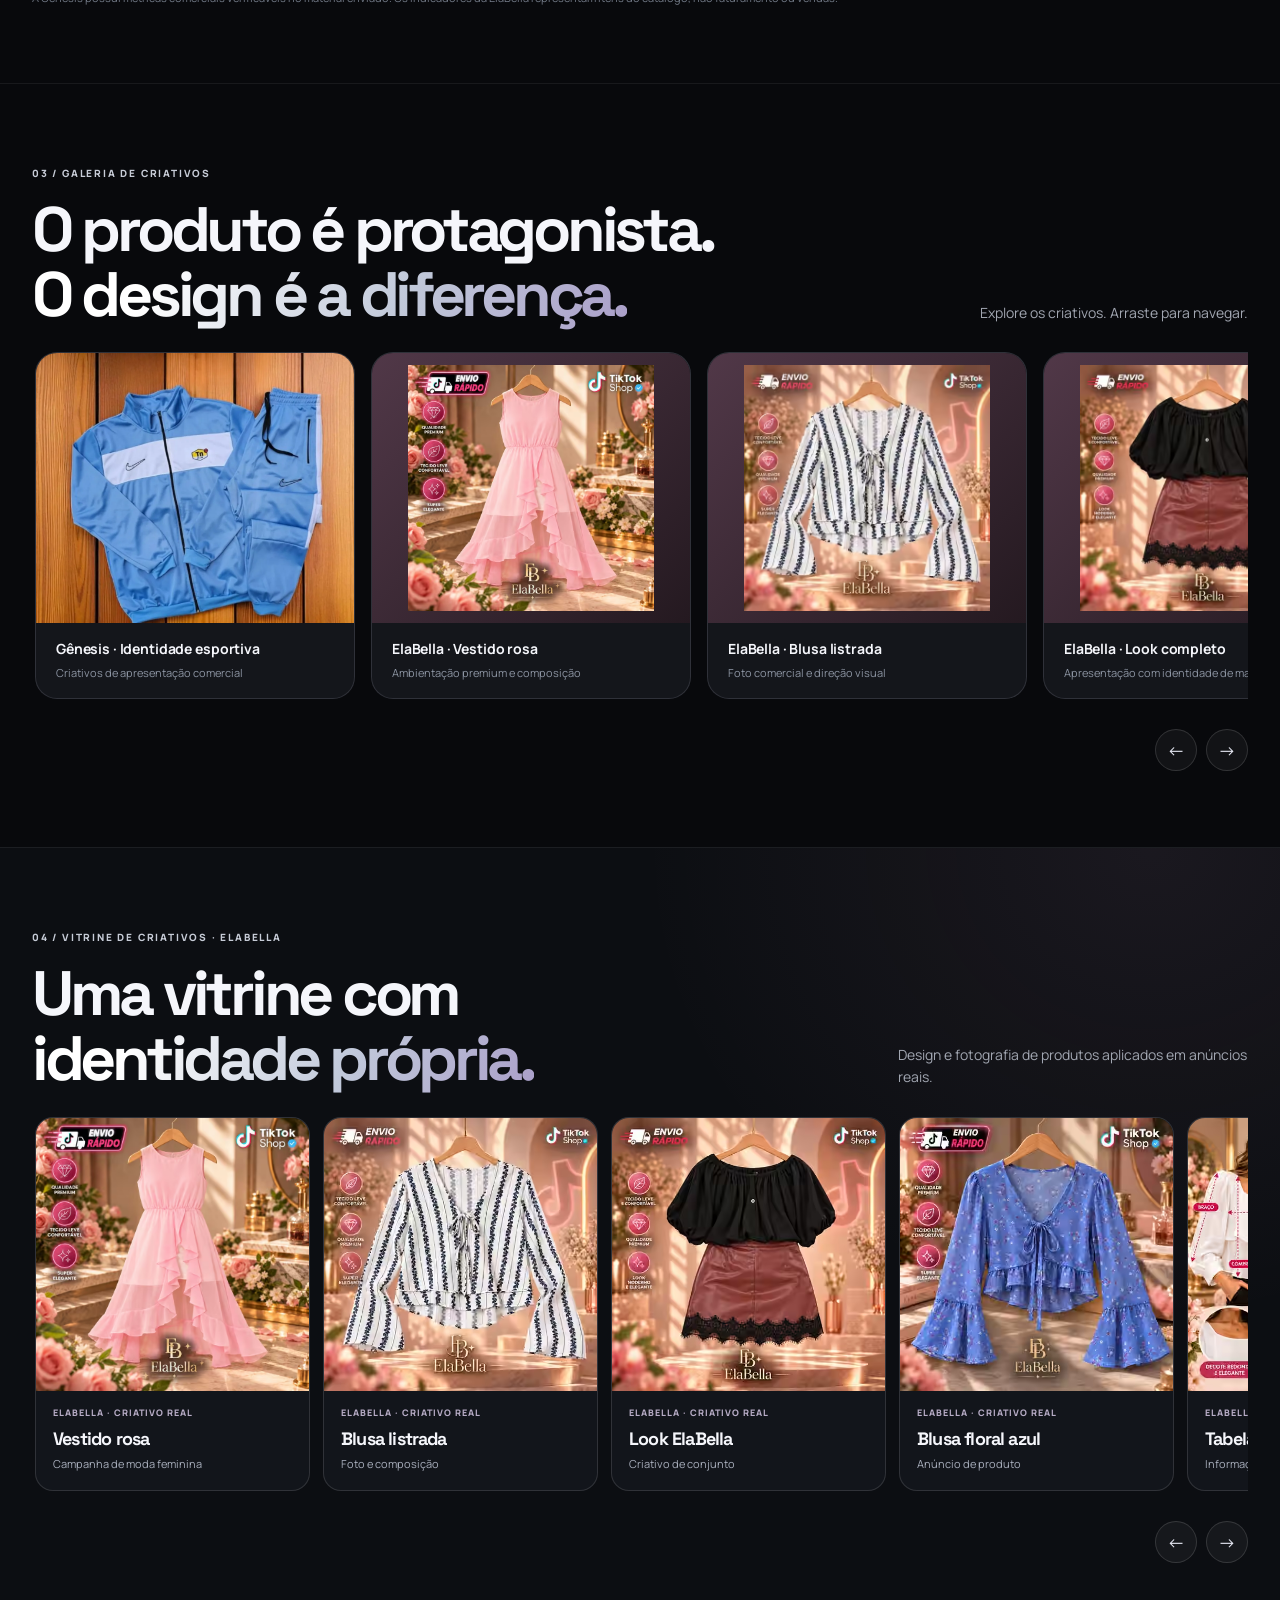
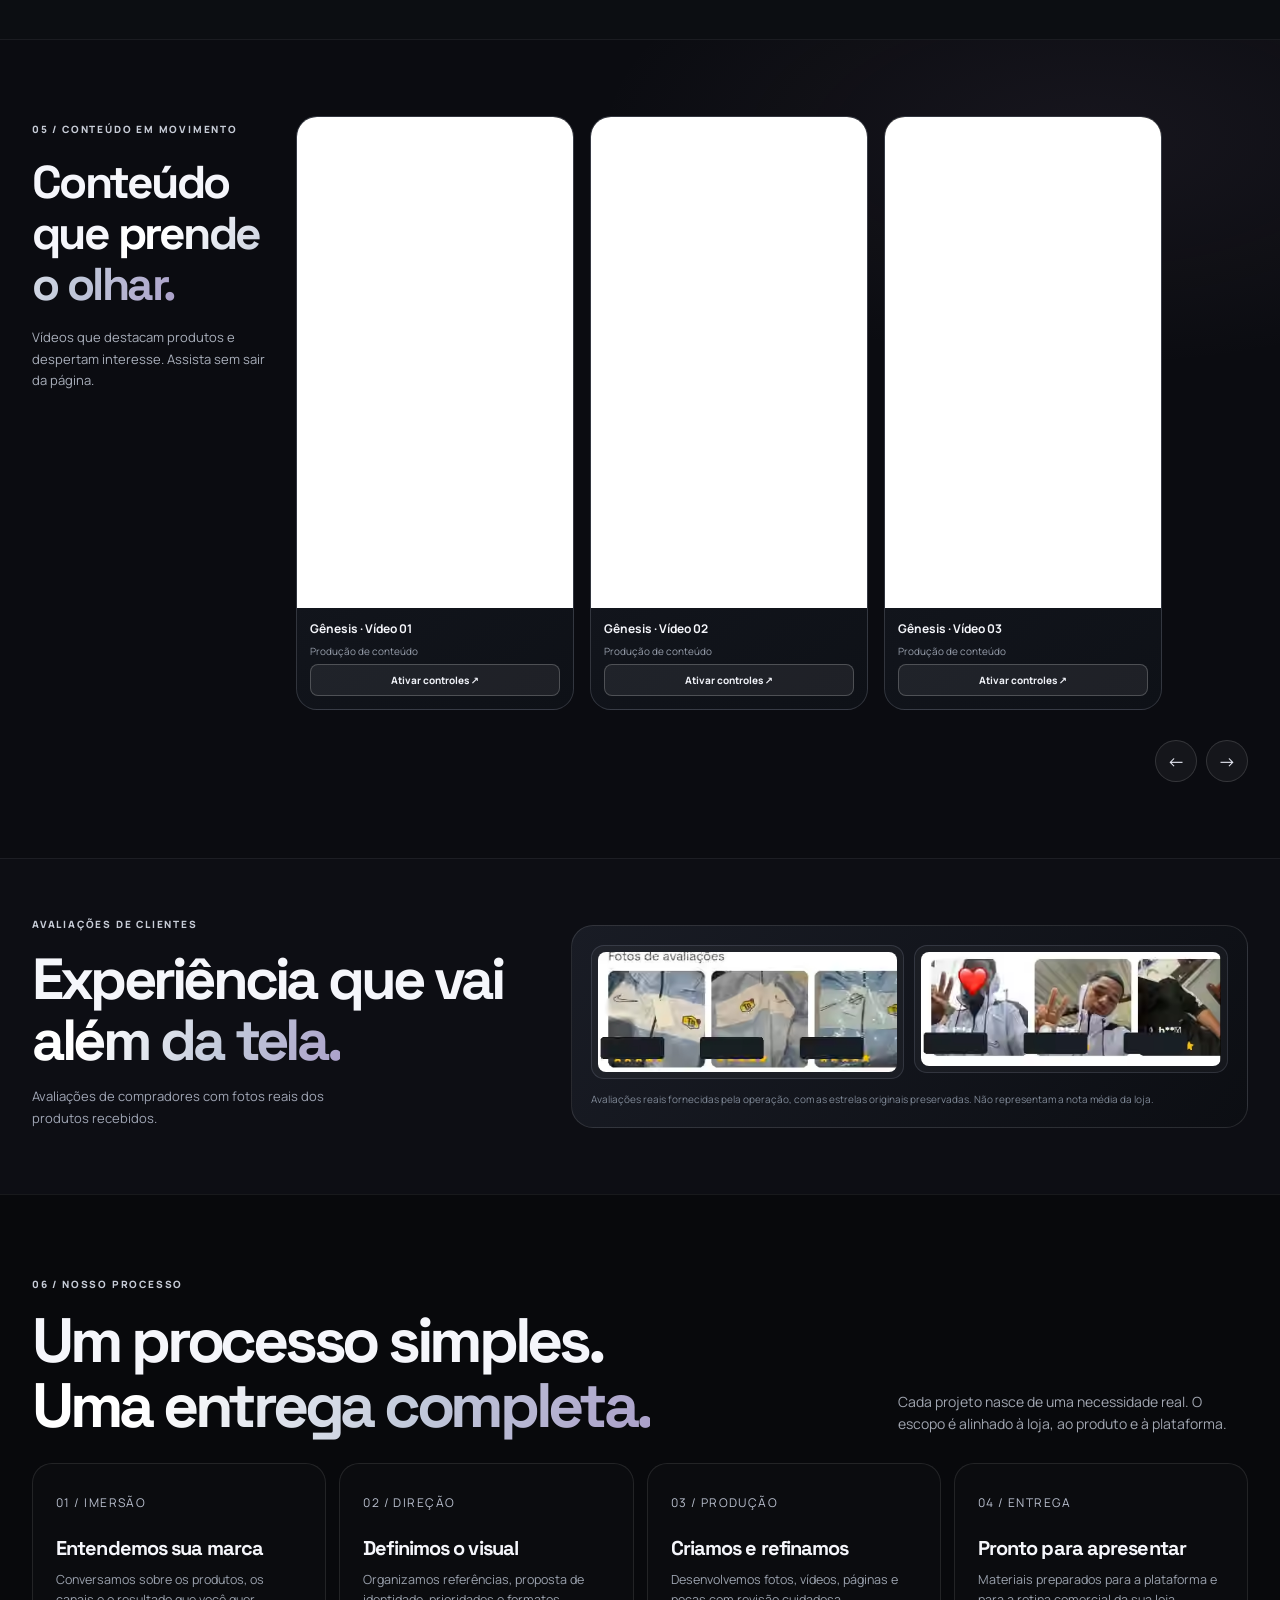
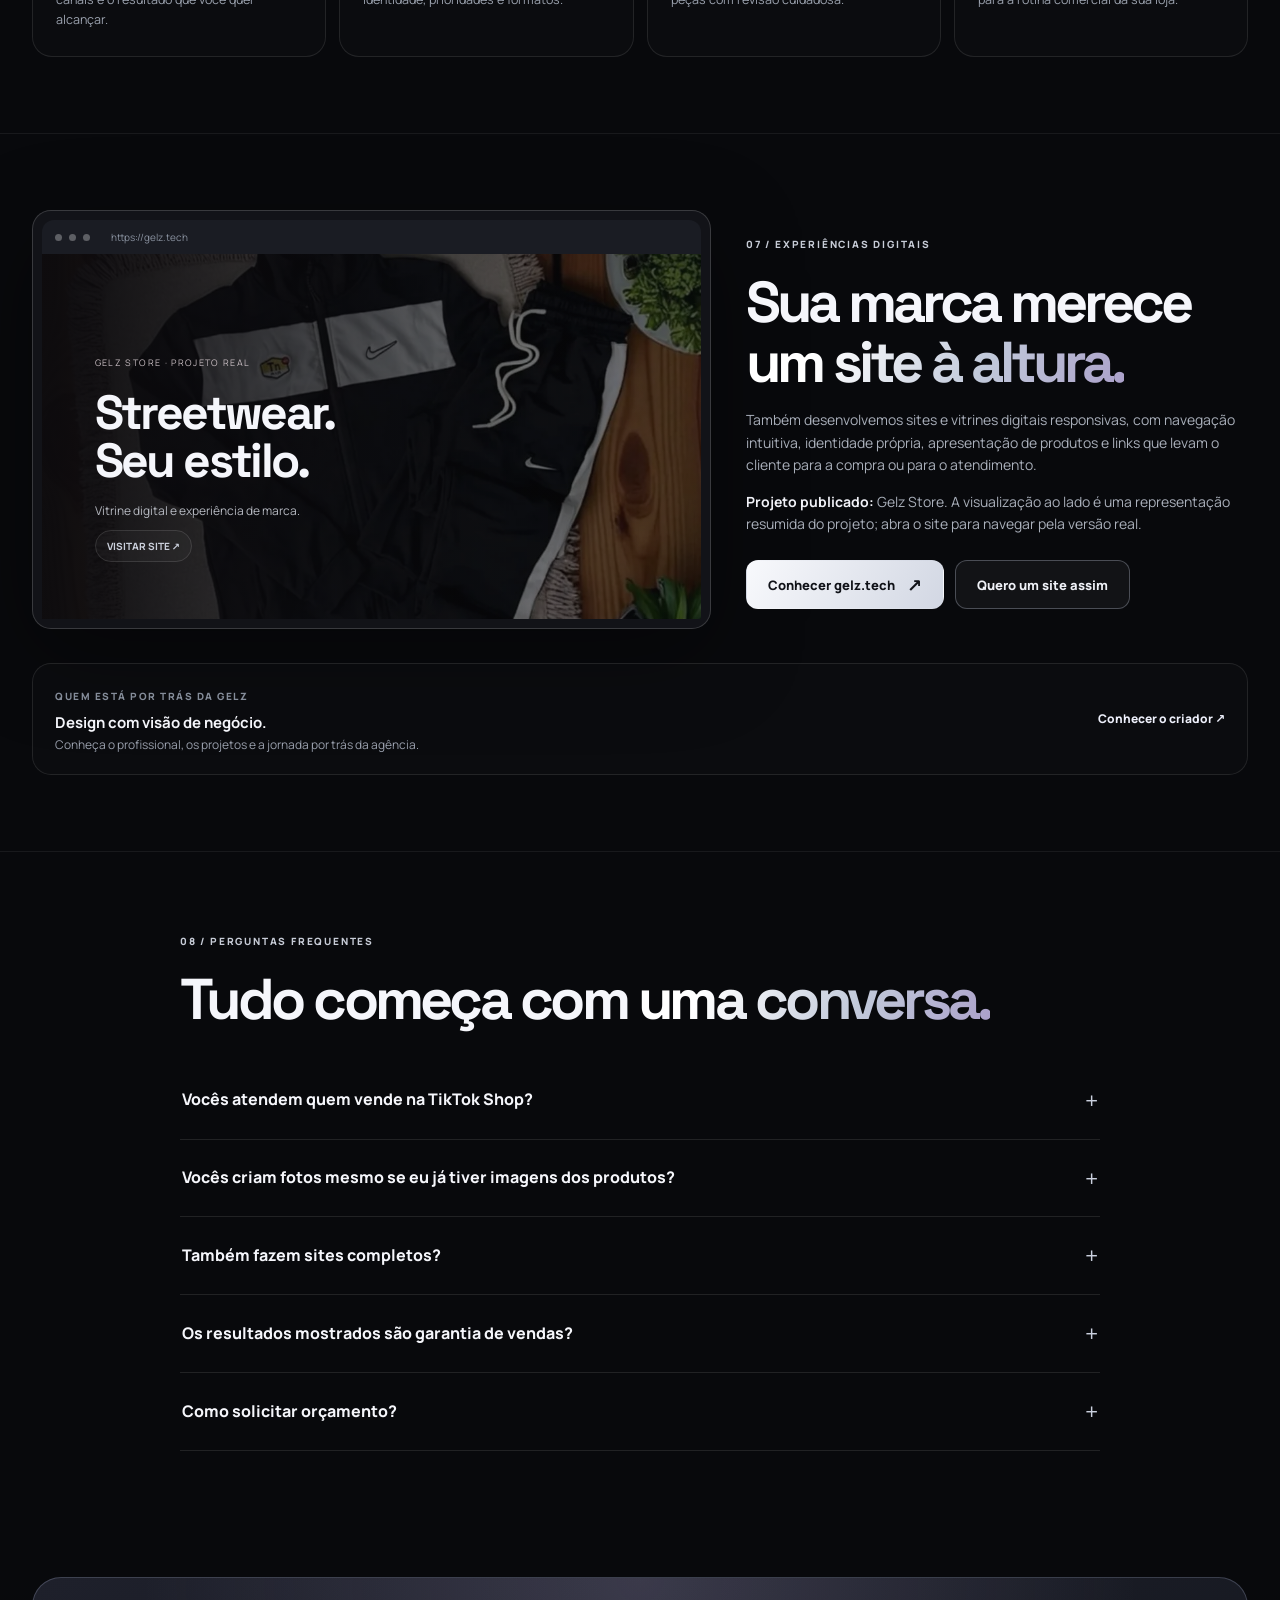
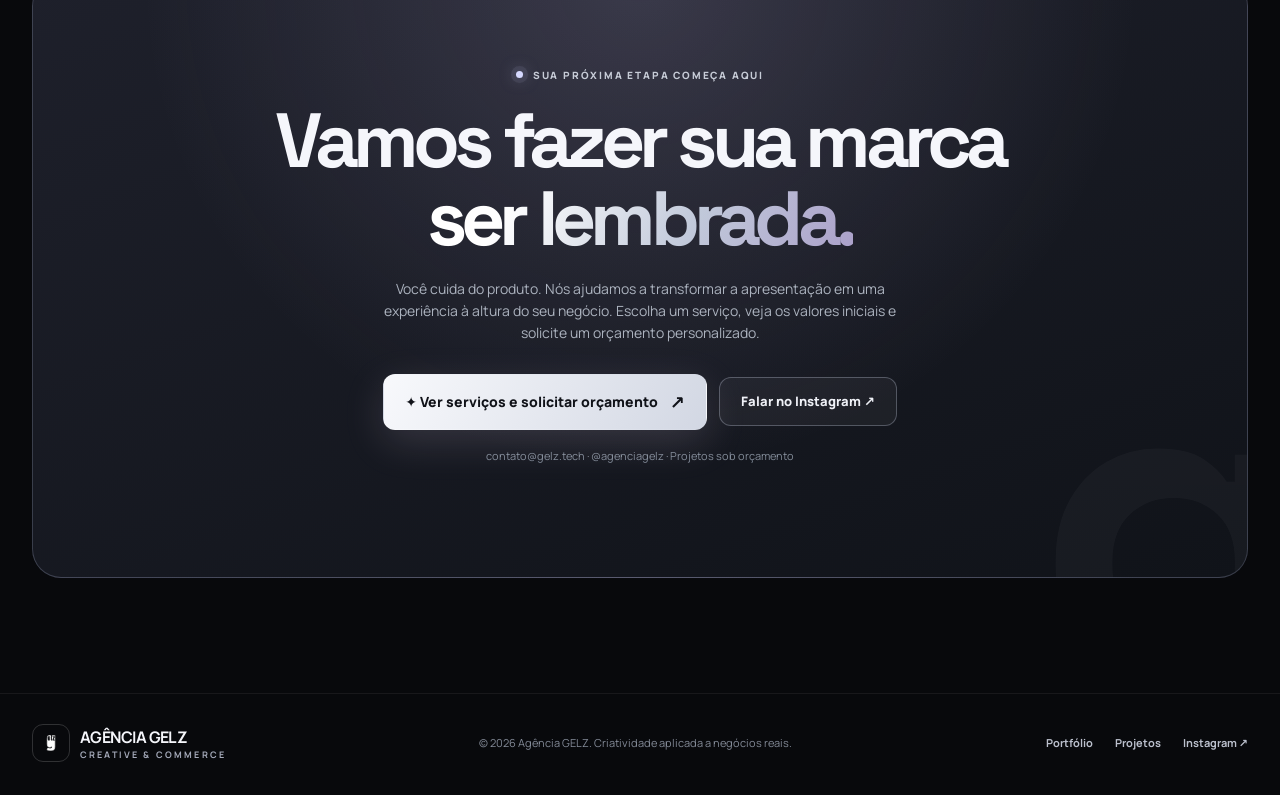
==== commit 5d70f9e2: "Link GELZ agency homepage CTAs and navigation to service quote catalog" ====
--- a/index.html
+++ b/index.html
@@ -42,9 +42,9 @@
         <a href="#portfolio">Portfólio</a><a href="#minishop">Vitrine</a>
         <a href="#videos">Vídeos</a>
         <a href="#sites">Sites</a>
-        <a href="#contato">Contato</a>
+        <a href="/orcamento/">Orçamentos</a>
       </nav>
-      <a class="nav-cta" href="https://www.instagram.com/agenciagelz/" target="_blank" rel="noopener noreferrer">Iniciar um projeto <span aria-hidden="true">↗</span></a>
+      <a class="nav-cta" href="/orcamento/">Iniciar um projeto <span aria-hidden="true">↗</span></a>
       <button class="menu-toggle" id="menu-toggle" type="button" aria-label="Abrir menu" aria-controls="nav-links" aria-expanded="false"><span class="menu-bars" aria-hidden="true"><i></i><i></i><i></i></span></button>
     </div>
   </header>
@@ -57,7 +57,7 @@
           <h1 id="hero-title">Design que<br><em>destaca.</em><br>Digital que<br>vende<span class="period">.</span></h1>
           <p class="lead">Criativos, catálogos, vídeos e sites com identidade premium. Especialistas em apresentar produtos e organizar vitrines para <strong style="color:#f0f2fa">TikTok Shop</strong>.</p>
           <div class="actions">
-            <a class="btn btn-primary" href="https://www.instagram.com/agenciagelz/" target="_blank" rel="noopener noreferrer">Falar sobre meu projeto <span class="btn-arrow" aria-hidden="true">↗</span></a>
+            <a class="btn btn-primary" href="/orcamento/">Falar sobre meu projeto <span class="btn-arrow" aria-hidden="true">↗</span></a>
             <a class="btn btn-ghost" href="#cases">Ver resultados reais <span class="btn-arrow" aria-hidden="true">↓</span></a>
           </div>
         </div>
@@ -279,7 +279,7 @@
         <details><summary>Vocês criam fotos mesmo se eu já tiver imagens dos produtos?</summary><p>Sim. Podemos trabalhar com imagens fornecidas para melhorar enquadramento, iluminação, composição e apresentação comercial, sempre alinhando o resultado esperado e os limites do material original.</p></details>
         <details><summary>Também fazem sites completos?</summary><p>Sim. Desenvolvemos vitrines e páginas responsivas com identidade personalizada, experiência para celular e integrações de links de compra e contato, de acordo com o projeto.</p></details>
         <details><summary>Os resultados mostrados são garantia de vendas?</summary><p>Não. As métricas são registros das operações apresentadas e não uma promessa de faturamento. O resultado depende também de produto, preço, tráfego, atendimento, logística e outros fatores.</p></details>
-        <details><summary>Como solicitar orçamento?</summary><p>Escreva para <a href="mailto:contato@gelz.tech" style="text-decoration:underline">contato@gelz.tech</a> ou mande uma mensagem para <a href="https://www.instagram.com/agenciagelz/" target="_blank" rel="noopener noreferrer" style="text-decoration:underline">@agenciagelz</a>.</p></details>
+        <details><summary>Como solicitar orçamento?</summary><p>Acesse nosso <a href="/orcamento/" style="text-decoration:underline">catálogo de serviços e orçamentos</a>, escolha uma opção e fale diretamente pelo WhatsApp. Você também pode escrever para <a href="mailto:contato@gelz.tech" style="text-decoration:underline">contato@gelz.tech</a>.</p></details>
       </div>
     </section>
 
@@ -288,8 +288,8 @@
         <div class="contact-card reveal">
           <span class="eyebrow"><span class="pulse"></span> SUA PRÓXIMA ETAPA COMEÇA AQUI</span>
           <h2>Vamos fazer sua marca <span class="title-glow">ser lembrada.</span></h2>
-          <p>Você cuida do produto. Nós ajudamos a transformar a apresentação em uma experiência à altura do seu negócio. Conte sua ideia no Direct.</p>
-          <div class="contact-buttons"><a class="btn btn-primary contact-main" href="mailto:contato@gelz.tech?subject=Or%C3%A7amento%20-%20Ag%C3%AAncia%20GELZ">✉ Solicitar orçamento por e-mail <span class="btn-arrow" aria-hidden="true">↗</span></a><a class="btn btn-ghost" href="https://www.instagram.com/agenciagelz/" target="_blank" rel="noopener noreferrer">Falar no Instagram ↗</a></div>
+          <p>Você cuida do produto. Nós ajudamos a transformar a apresentação em uma experiência à altura do seu negócio. Escolha um serviço, veja os valores iniciais e solicite um orçamento personalizado.</p>
+          <div class="contact-buttons"><a class="btn btn-primary contact-main" href="/orcamento/">✦ Ver serviços e solicitar orçamento <span class="btn-arrow" aria-hidden="true">↗</span></a><a class="btn btn-ghost" href="https://www.instagram.com/agenciagelz/" target="_blank" rel="noopener noreferrer">Falar no Instagram ↗</a></div>
           <p class="mini">contato@gelz.tech · @agenciagelz · Projetos sob orçamento</p>
         </div>
       </div>
@@ -303,6 +303,6 @@
       <div class="footer-links"><a href="#portfolio">Portfólio</a><a href="https://gelz.tech/" target="_blank" rel="noopener noreferrer">Projetos</a><a href="https://www.instagram.com/agenciagelz/" target="_blank" rel="noopener noreferrer">Instagram ↗</a></div>
     </div>
   </footer>
-  <a class="mobile-contact" href="#contato" aria-label="Solicitar projeto"><span class="float-cta-icon" aria-hidden="true">✦</span><span class="float-cta-text">Solicitar projeto</span></a>
+  <a class="mobile-contact" href="/orcamento/" aria-label="Solicitar projeto"><span class="float-cta-icon" aria-hidden="true">✦</span><span class="float-cta-text">Solicitar projeto</span></a>
 </body>
 </html>
